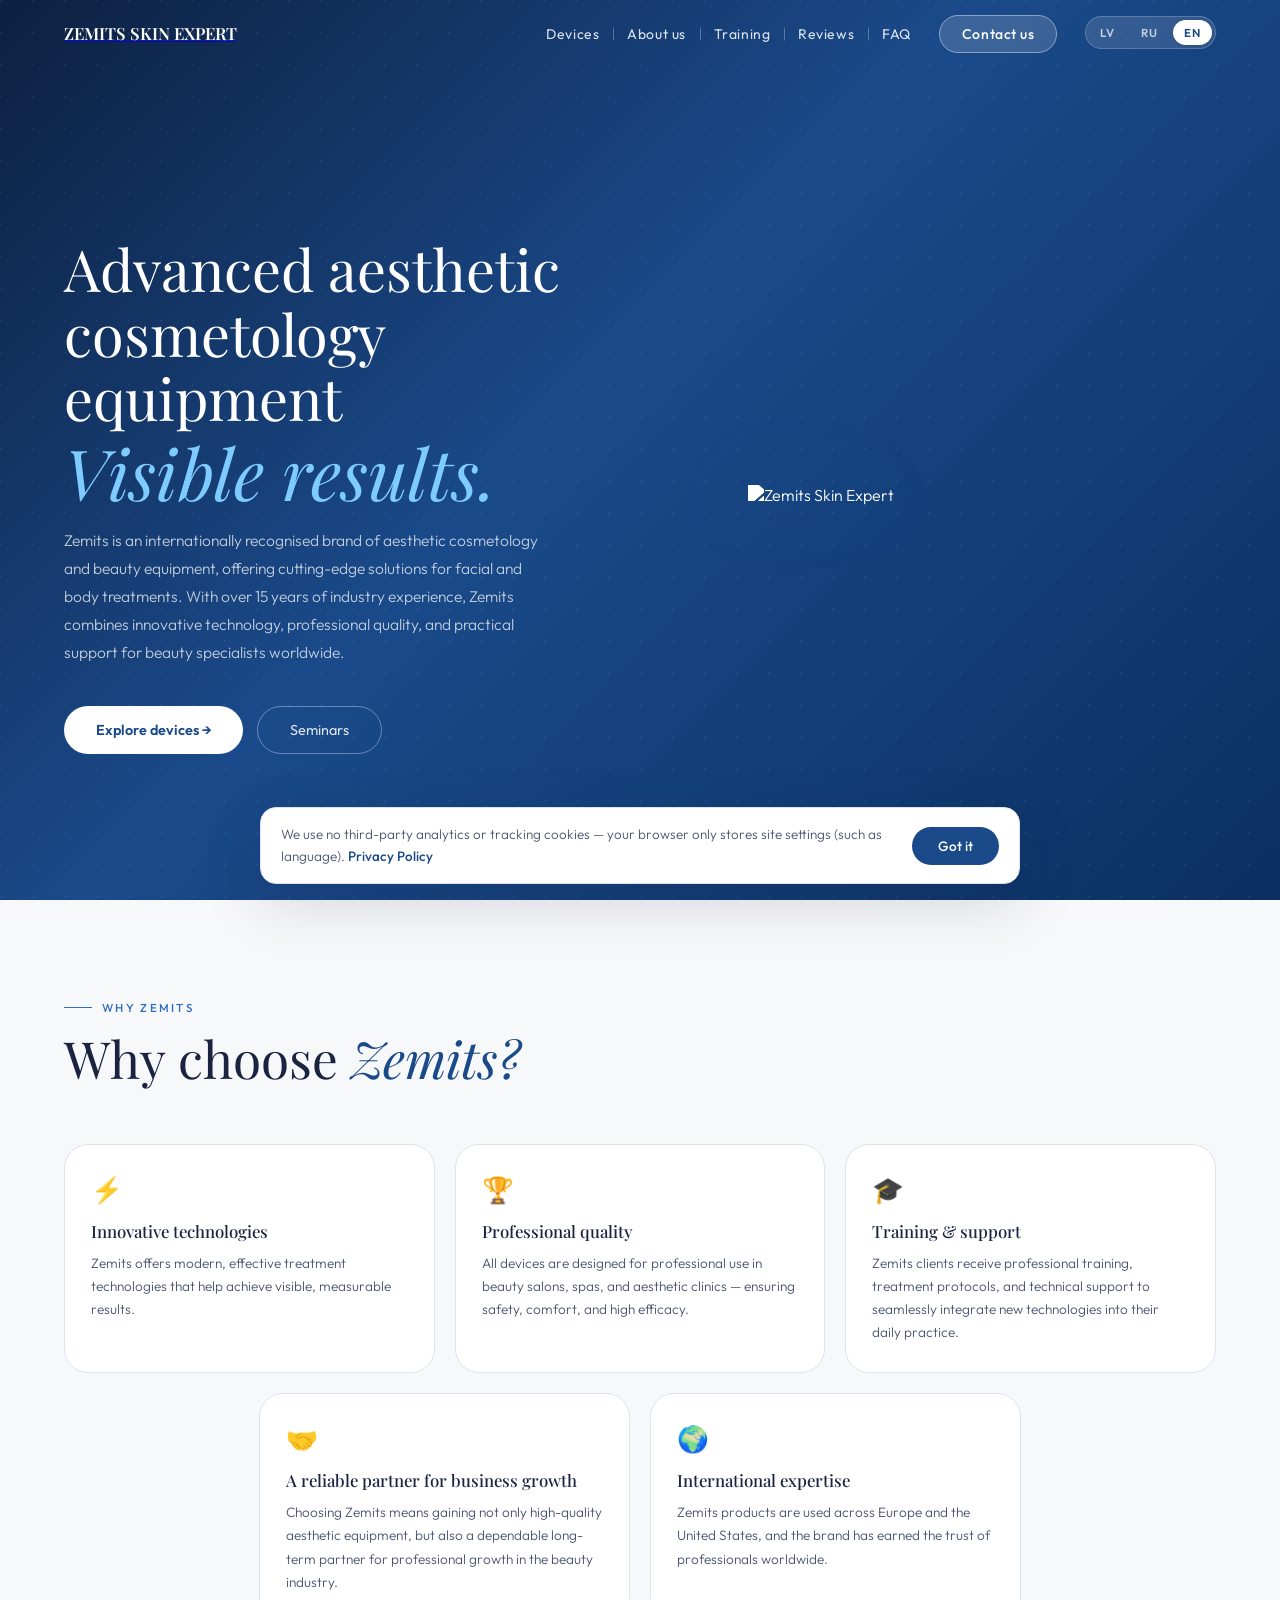
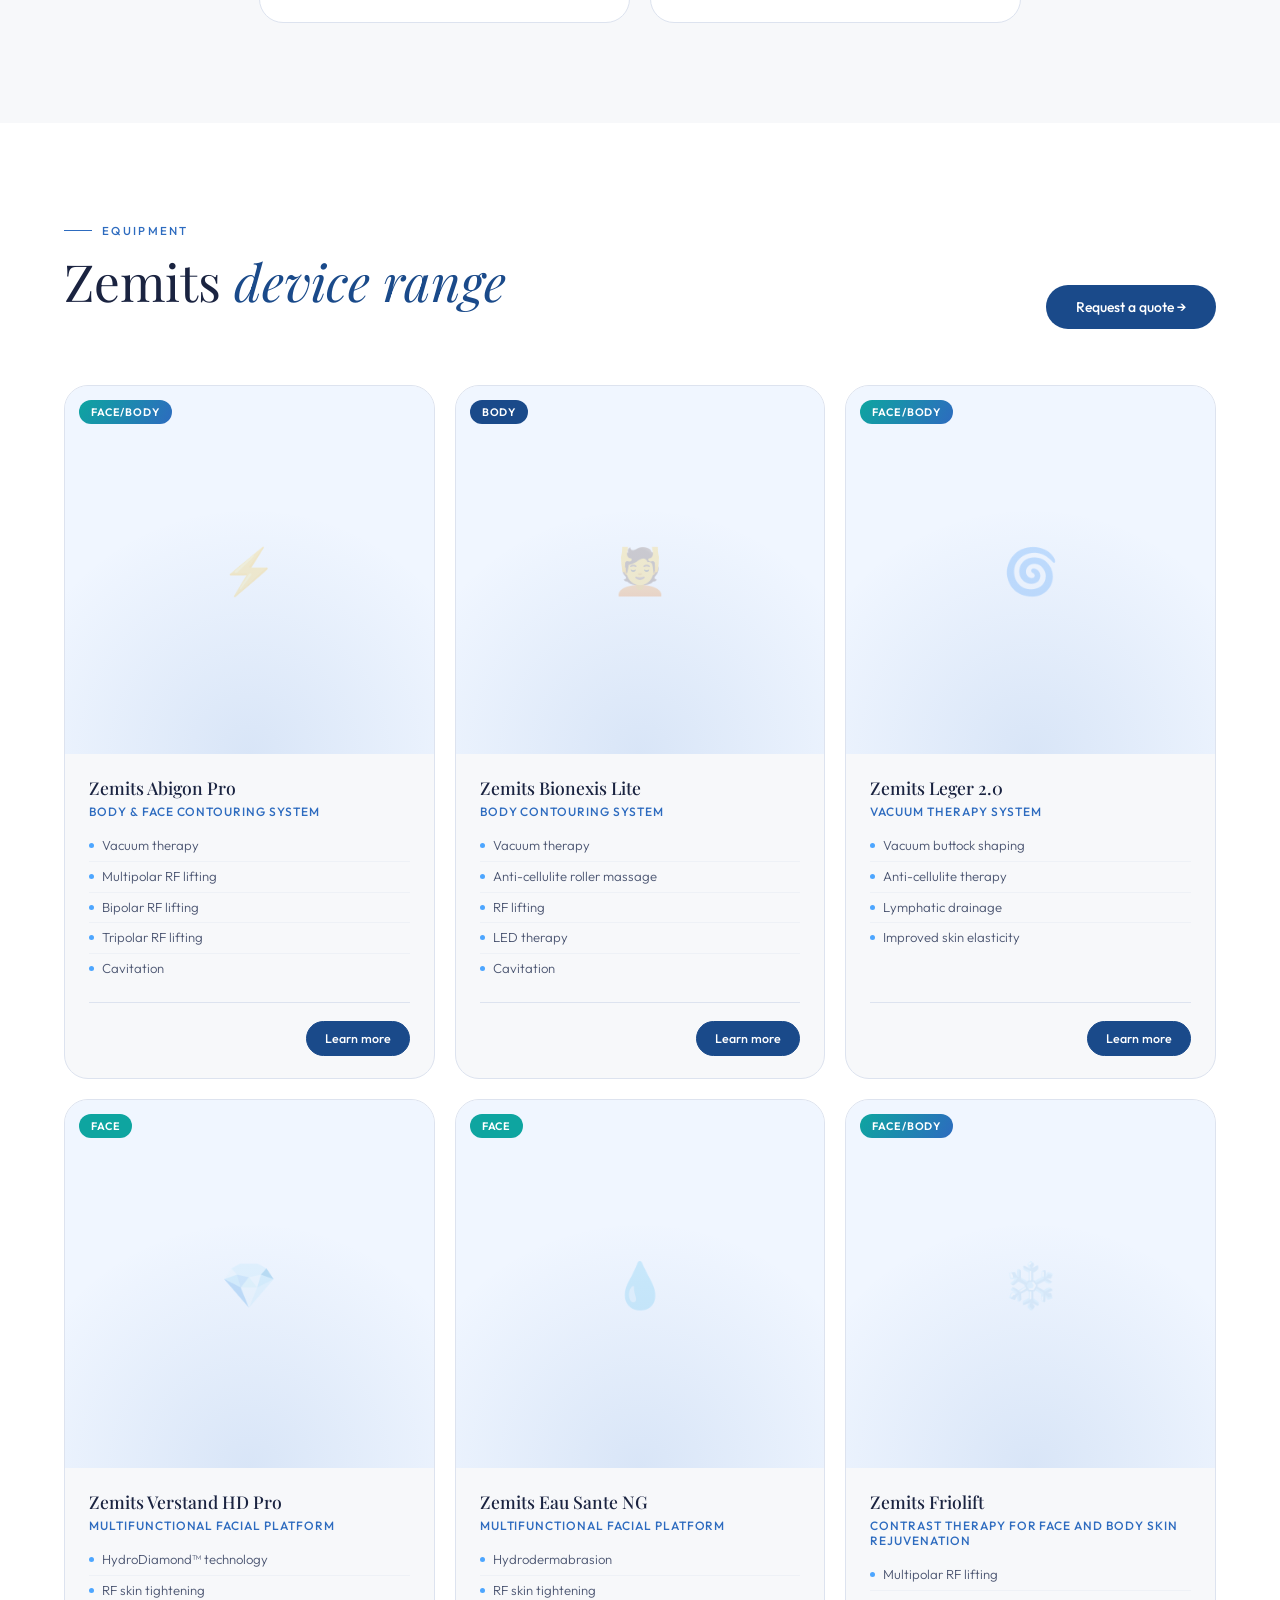
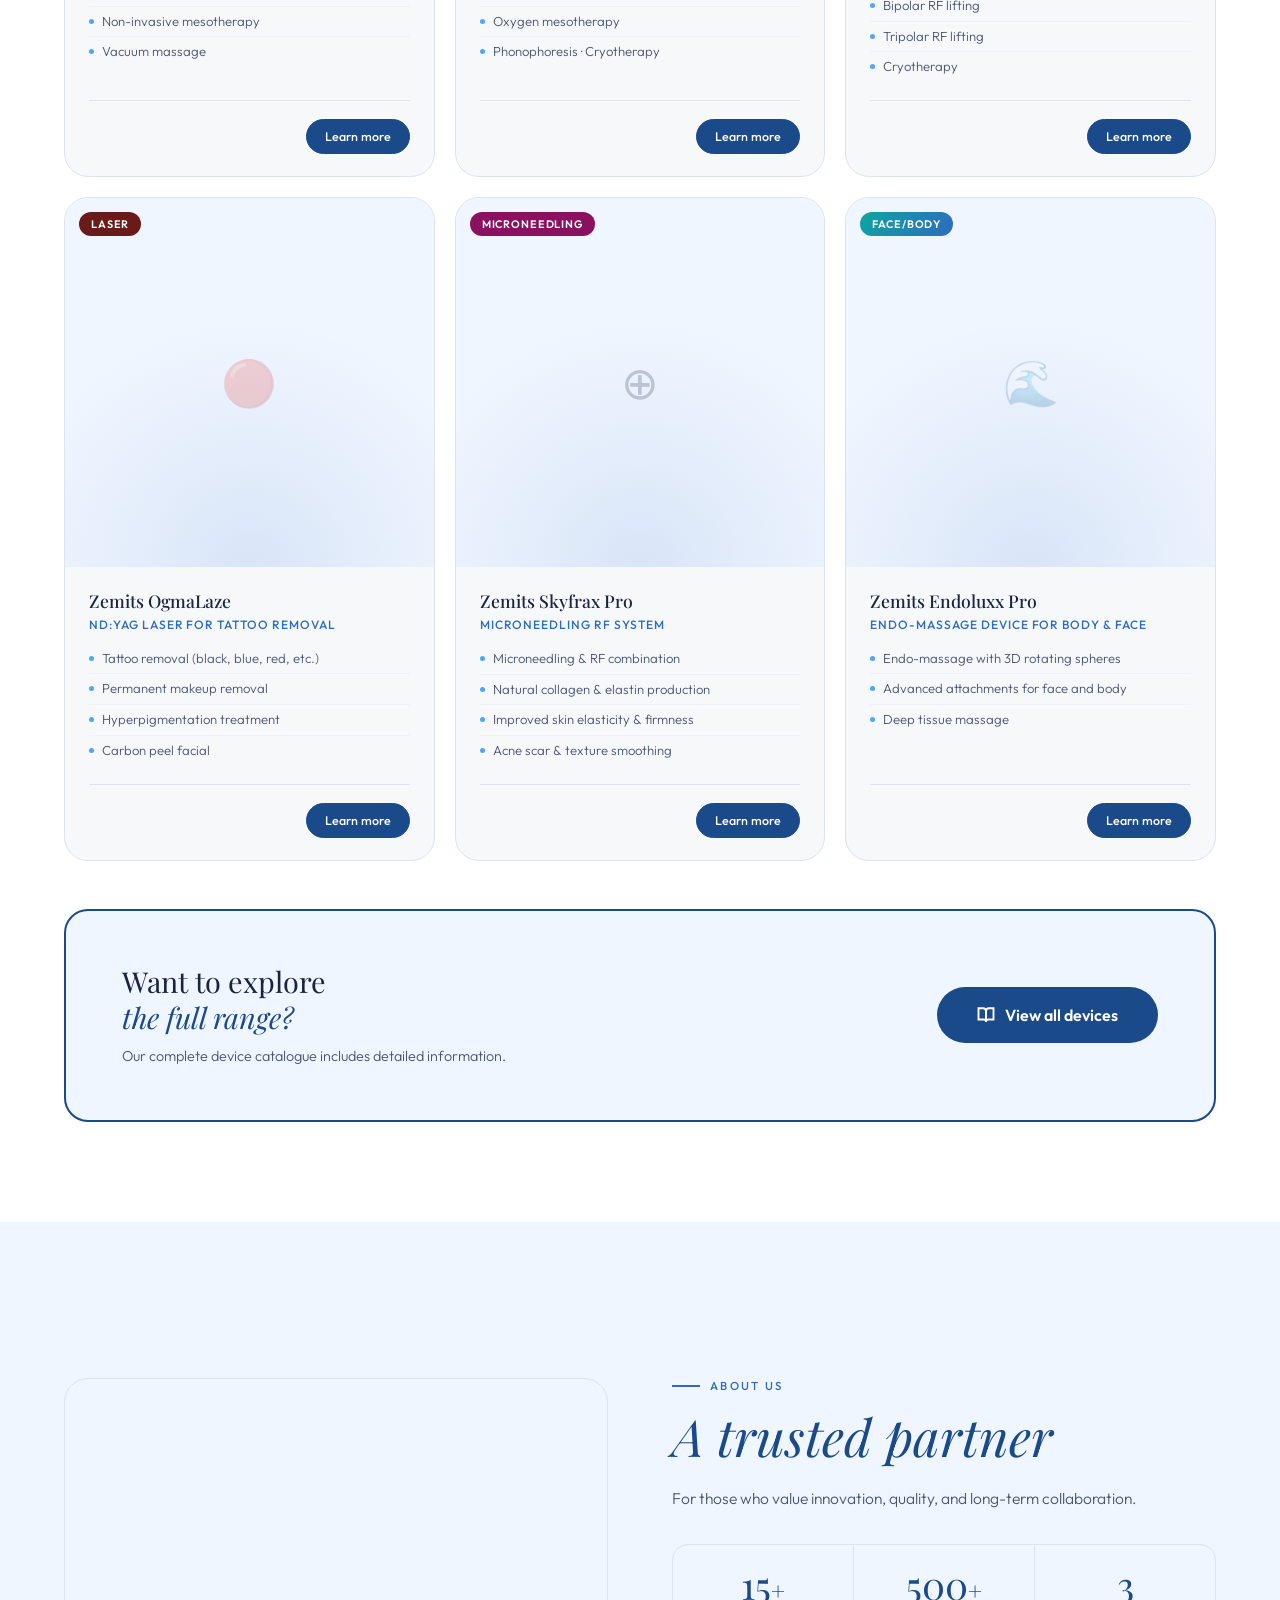
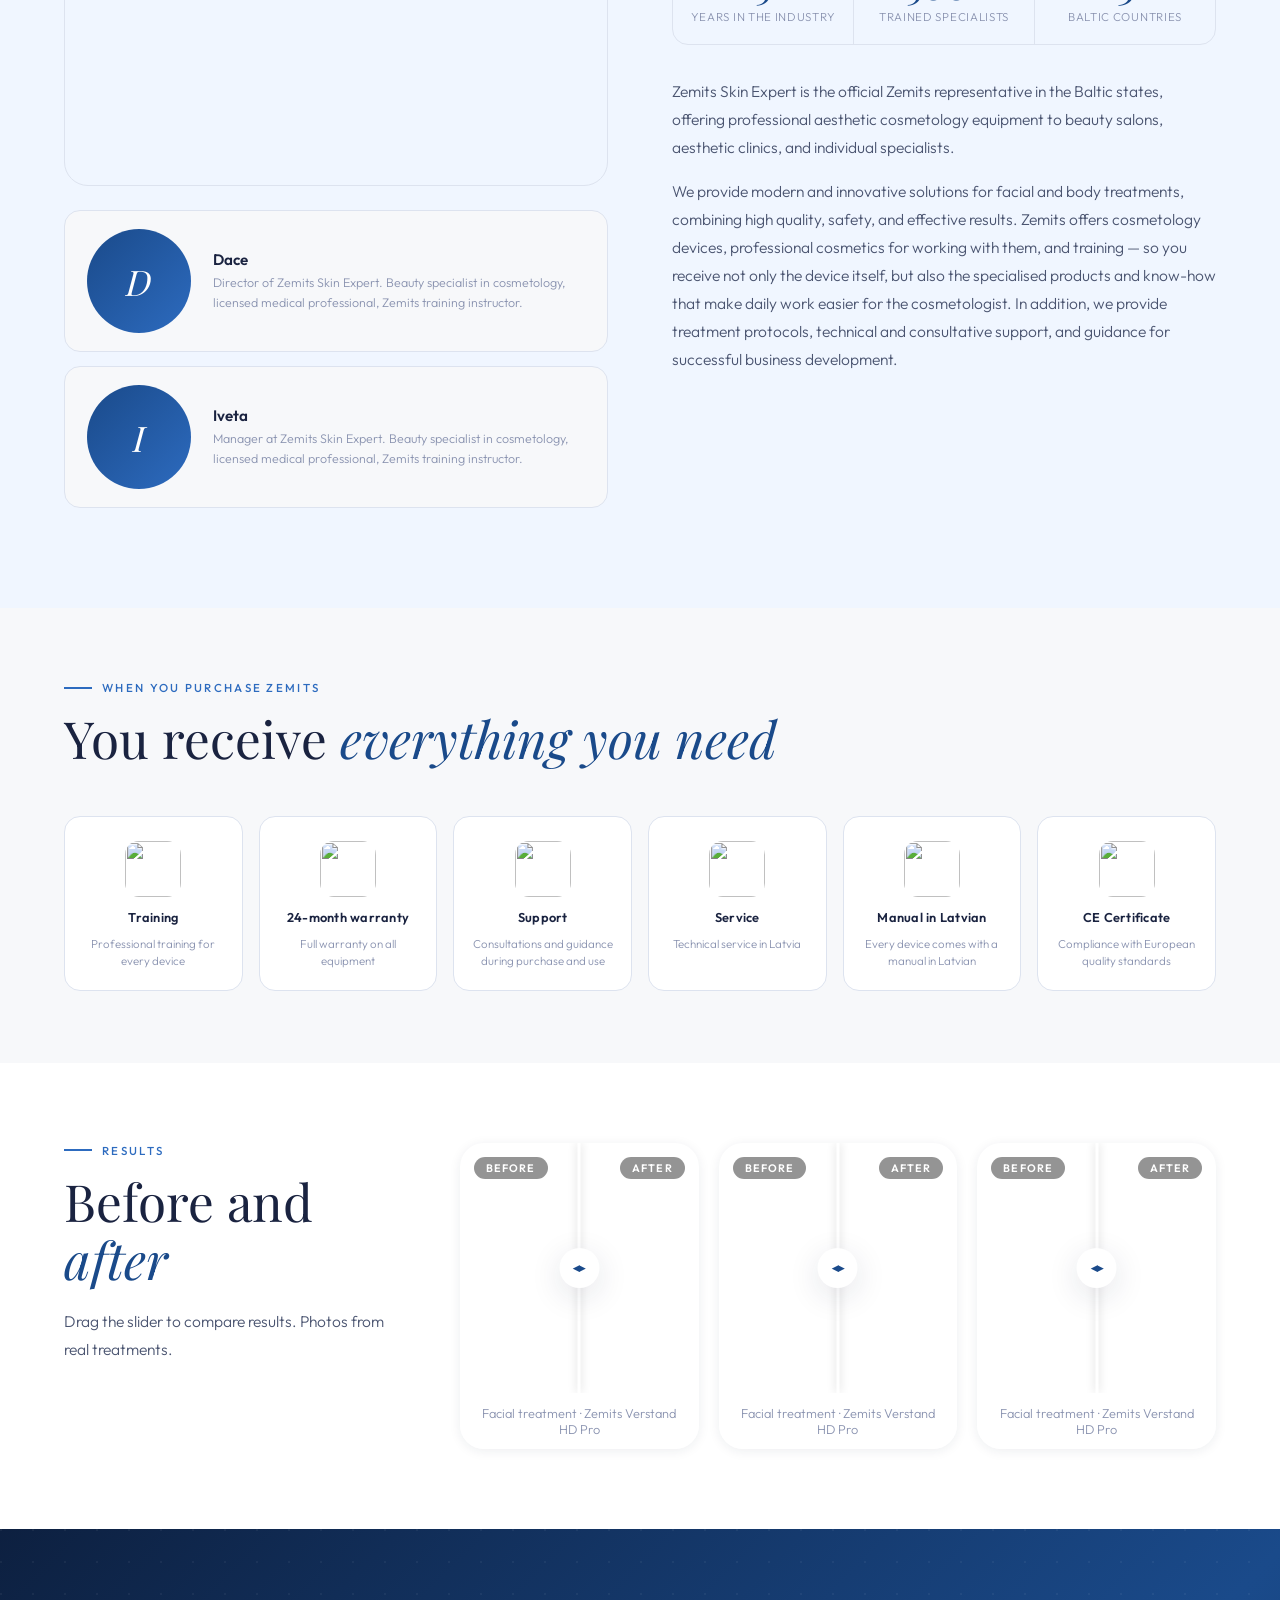
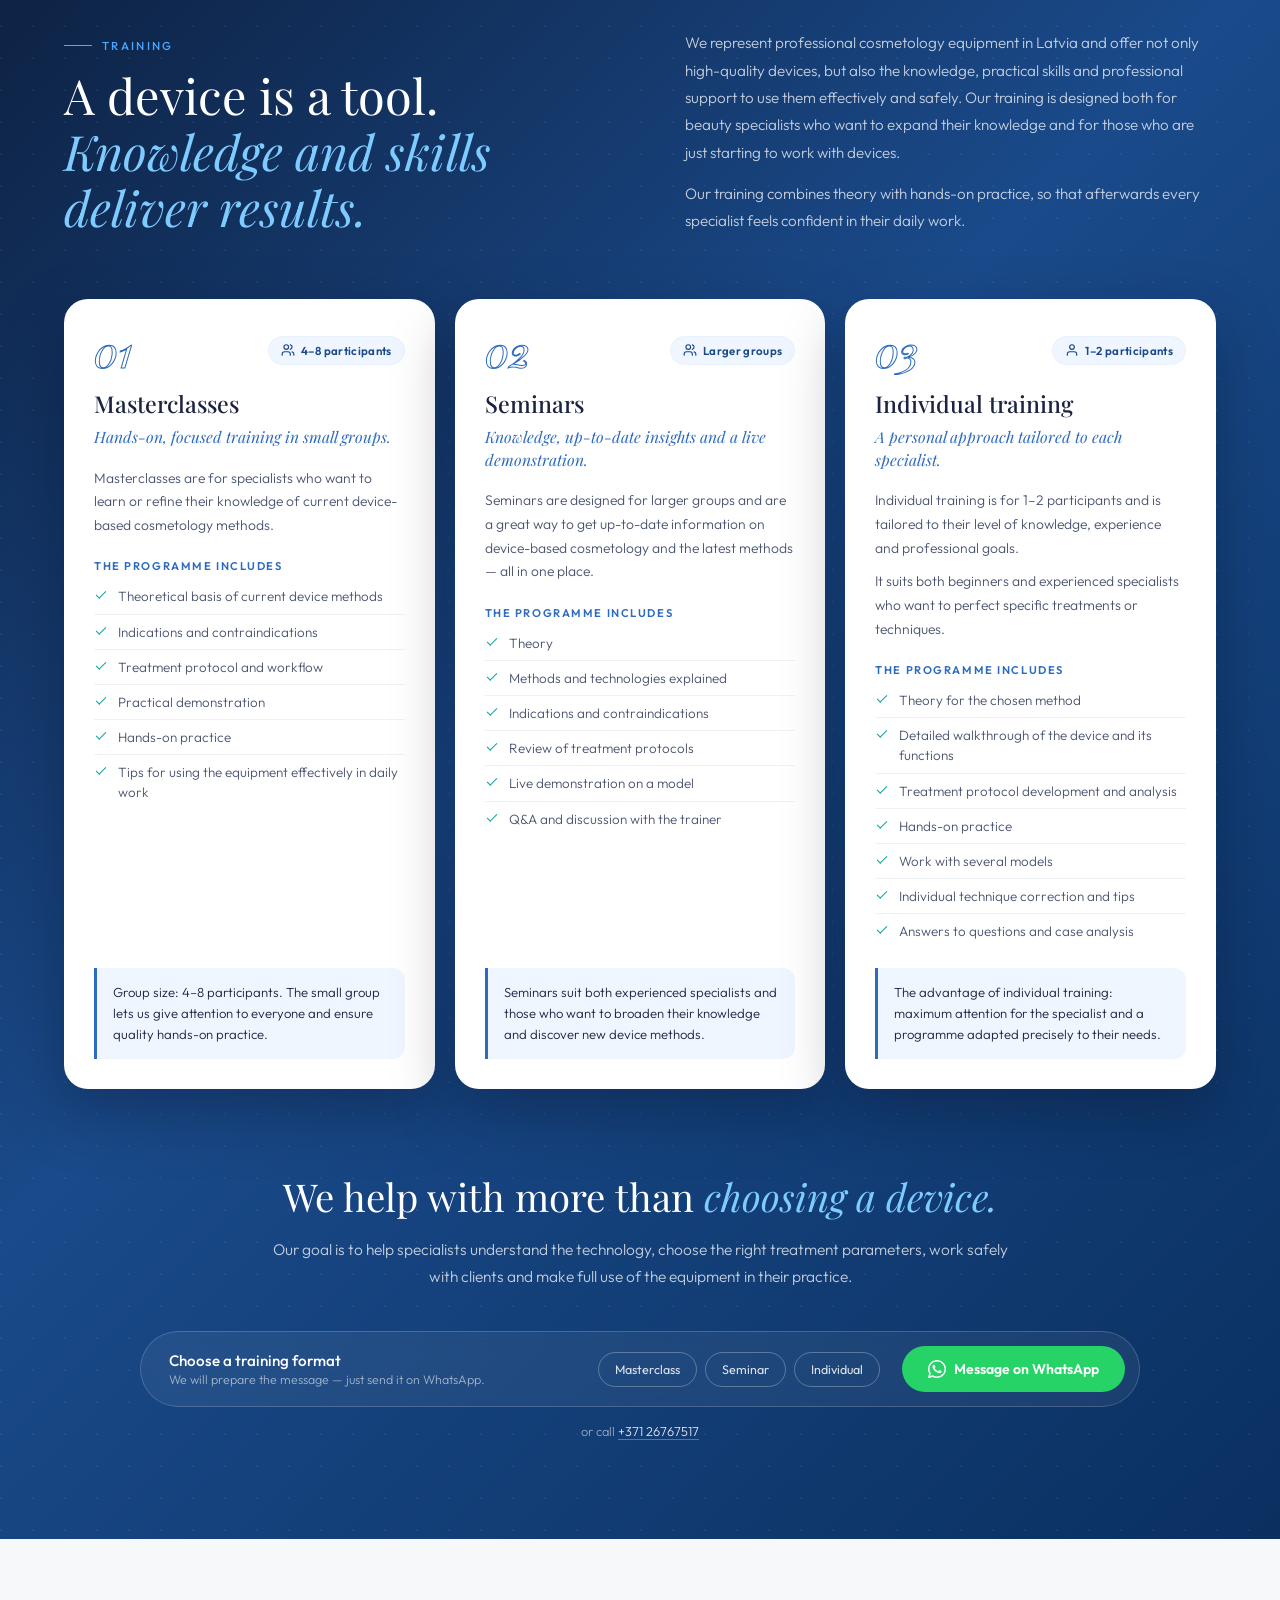
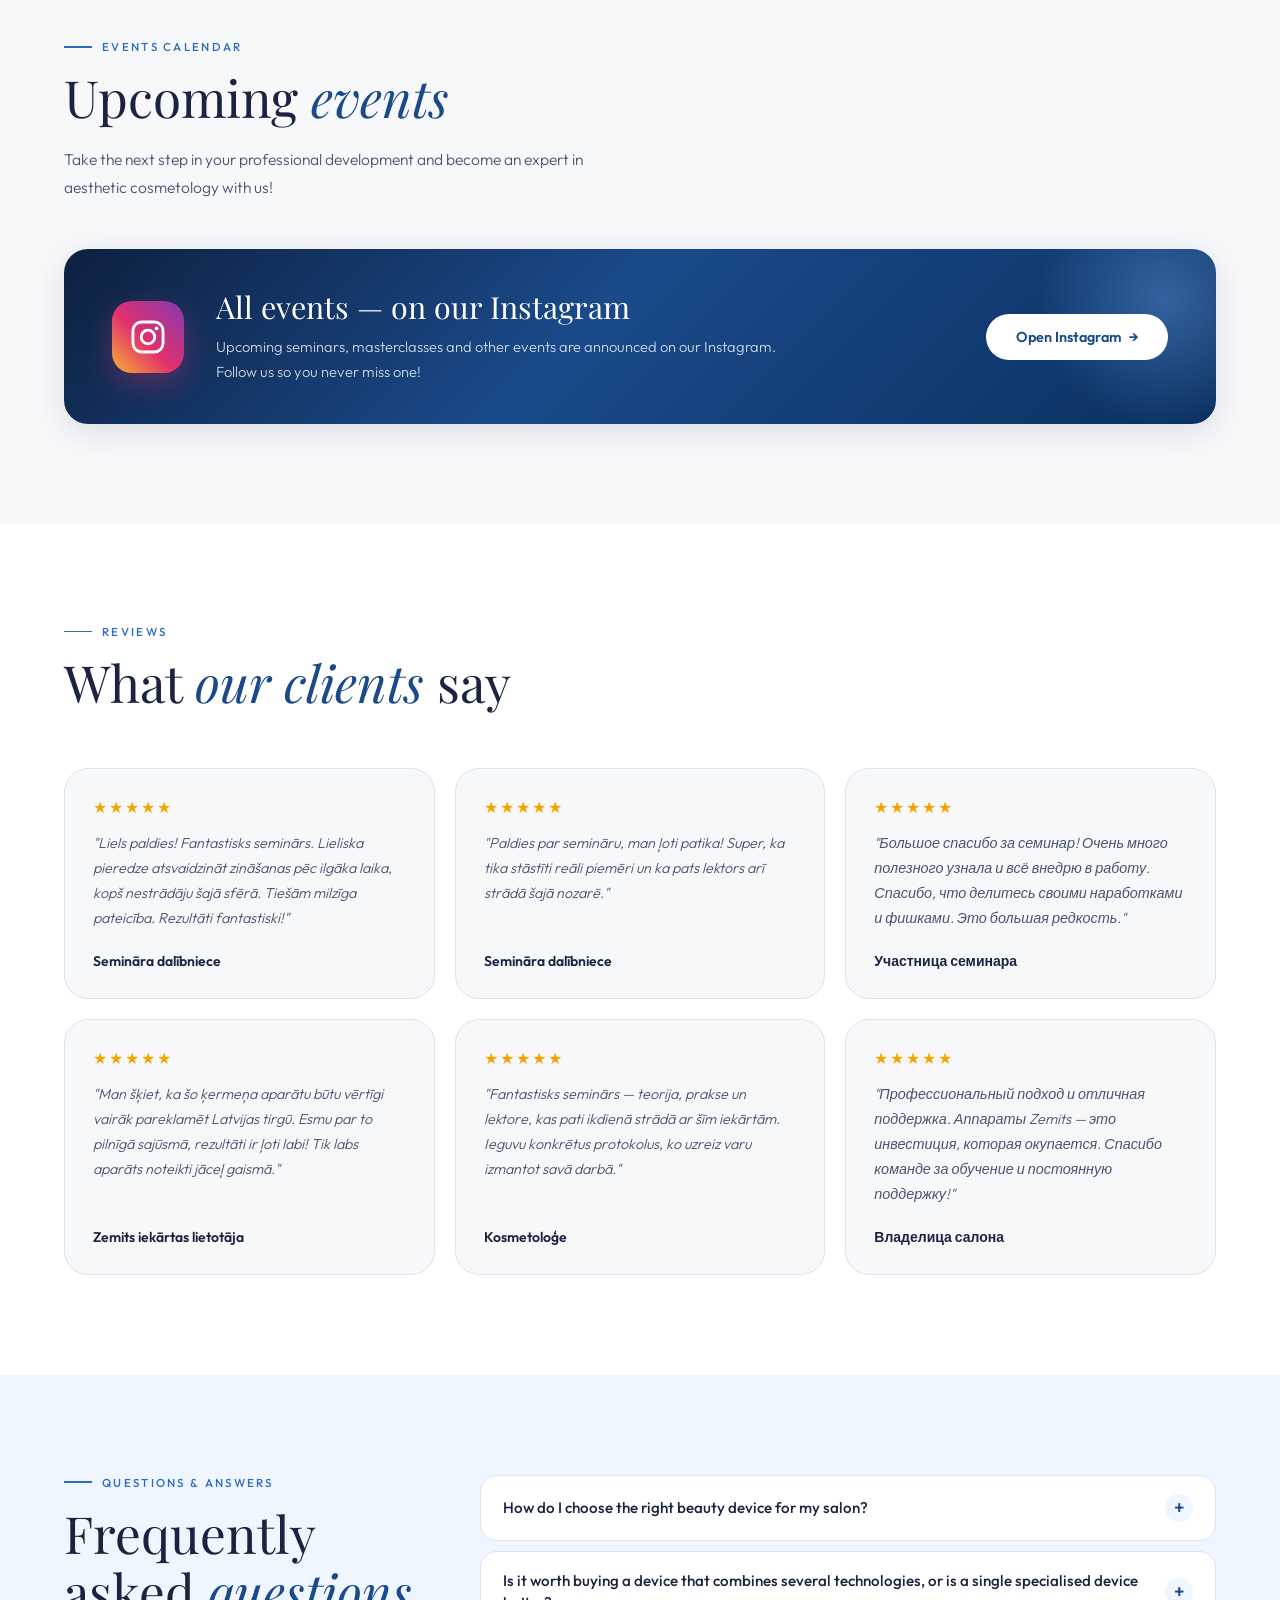
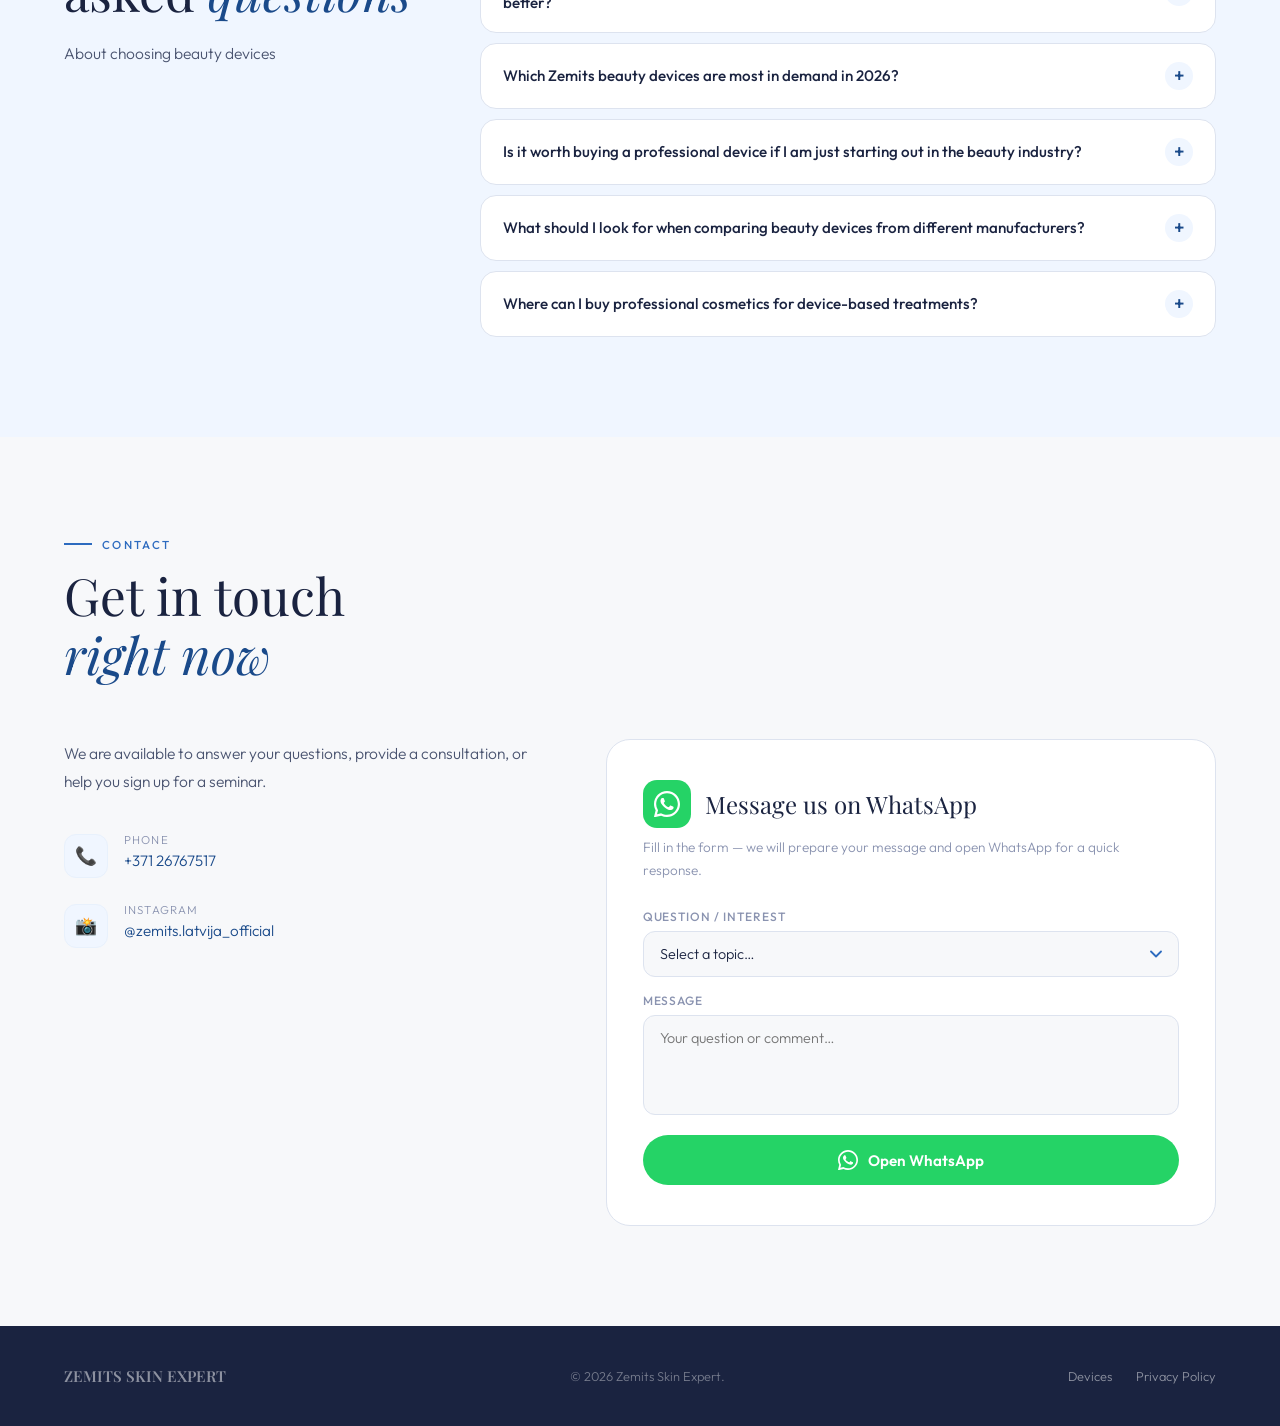
==== en/index.html @ aef77379 "Language audit: translate the last attributes that stayed in one language - Trust icons on the main " ====
<!DOCTYPE html>
<!-- Generated by tools/build.mjs from src/index.html. Do not edit: change the source and run "node tools/build.mjs". -->
<html lang="en">
<head>
<meta charset="UTF-8">
<meta name="viewport" content="width=device-width, initial-scale=1.0">
<title>Zemits Skin Expert — professional cosmetology devices and training</title>
<link rel="canonical" href="https://zemits-latvija.lv/en/">
<link rel="alternate" hreflang="lv" href="https://zemits-latvija.lv/">
<link rel="alternate" hreflang="ru" href="https://zemits-latvija.lv/ru/">
<link rel="alternate" hreflang="en" href="https://zemits-latvija.lv/en/">
<link rel="alternate" hreflang="x-default" href="https://zemits-latvija.lv/">
<meta property="og:type" content="website">
<meta property="og:url" content="https://zemits-latvija.lv/en/">
<meta property="og:title" content="Zemits Skin Expert — professional cosmetology devices and training">
<meta property="og:description" content="Zemits Skin Expert is the official Zemits representative in the Baltic states. Professional aesthetic cosmetology devices, training, seminars and service in Latvia.">
<meta property="og:locale" content="en_US">
<meta name="description" content="Zemits Skin Expert is the official Zemits representative in the Baltic states. Professional aesthetic cosmetology devices, training, seminars and service in Latvia.">
<link rel="icon" type="image/svg+xml" href="data:image/svg+xml,%3Csvg xmlns='http://www.w3.org/2000/svg' viewBox='0 0 64 64'%3E%3Crect width='64' height='64' rx='14' fill='%231a4a8a'/%3E%3Ctext x='32' y='45' font-family='Georgia,serif' font-size='38' font-style='italic' fill='%23ffffff' text-anchor='middle'%3EZ%3C/text%3E%3C/svg%3E">
<link rel="preconnect" href="https://fonts.googleapis.com">
<link href="https://fonts.googleapis.com/css2?family=Playfair+Display:ital,wght@0,400;0,500;0,700;1,400;1,500&family=Outfit:wght@300;400;500;600&display=swap" rel="stylesheet">
<link rel="stylesheet" href="../css/device-modal.css">
<style>
*, *::before, *::after { box-sizing: border-box; margin: 0; padding: 0; }
:root {
  --white:      #ffffff;
  --off-white:  #f7f8fa;
  --light:      #eef1f6;
  --mid:        #dde3ef;
  --text:       #1a2340;
  --text-soft:  #4a5470;
  --text-muted: #8a93b0;
  --blue:       #1a4a8a;
  --blue-mid:   #2d6bbf;
  --blue-light: #4da6ff;
  --blue-pale:  #e8f1fc;
  --blue-ultra: #f0f6ff;
  --teal:       #0ea5a0;
  --shadow-sm:  0 2px 12px rgba(26,36,64,.08);
  --shadow-md:  0 8px 32px rgba(26,36,64,.12);
  --shadow-lg:  0 20px 60px rgba(26,36,64,.15);
  --radius:     16px;
  --radius-lg:  24px;
}
html { scroll-behavior: smooth; }
body { background: var(--white); color: var(--text); font-family: 'Outfit', sans-serif; font-weight: 300; overflow-x: hidden; }

/* ── PRIVACY ── */
.privacy-overlay { position: fixed; inset: 0; z-index: 9999; background: rgba(10,18,40,.72); backdrop-filter: blur(8px); display: flex; align-items: center; justify-content: center; padding: 20px; transition: opacity .4s, visibility .4s; }
.privacy-overlay.hidden { opacity: 0; visibility: hidden; pointer-events: none; }
.privacy-box { background: var(--white); border-radius: var(--radius-lg); max-width: 520px; width: 100%; padding: 48px 44px; box-shadow: var(--shadow-lg); }
.privacy-logo { display: flex; align-items: center; justify-content: center; margin-bottom: 28px; }
.privacy-logo img { height: 34px; }
.privacy-title { font-family: 'Playfair Display', serif; font-size: 1.6rem; color: var(--text); text-align: center; margin-bottom: 16px; }
.privacy-body { font-size: .875rem; color: var(--text-soft); line-height: 1.75; text-align: center; margin-bottom: 32px; }
.privacy-btns { display: flex; gap: 12px; }
.privacy-btns button { flex: 1; padding: 14px; border-radius: 100px; font-family: 'Outfit', sans-serif; font-size: .9rem; font-weight: 500; cursor: pointer; border: none; transition: all .25s; }
.btn-accept { background: linear-gradient(135deg, var(--blue), var(--blue-mid)); color: var(--white); }
.btn-accept:hover { box-shadow: 0 6px 24px rgba(26,74,138,.35); transform: translateY(-1px); }
/* privacy info banner (non-blocking) */
.privacy-banner { position: fixed; left: 16px; right: 16px; bottom: 16px; z-index: 900; max-width: 760px; margin: 0 auto; background: var(--white); border: 1.5px solid var(--mid); border-radius: var(--radius); box-shadow: var(--shadow-lg); padding: 16px 20px; display: flex; align-items: center; gap: 18px; transition: opacity .3s, transform .3s, visibility .3s; }
.privacy-banner.hidden { opacity: 0; visibility: hidden; transform: translateY(20px); pointer-events: none; }
.pb-text { flex: 1; font-size: .84rem; color: var(--text-soft); line-height: 1.6; }
.pb-text a { color: var(--blue); font-weight: 500; text-decoration: none; }
.pb-text a:hover { text-decoration: underline; }
.pb-btn { flex-shrink: 0; background: var(--blue); color: var(--white); border: none; padding: 10px 26px; border-radius: 100px; font-family: 'Outfit', sans-serif; font-size: .85rem; font-weight: 500; cursor: pointer; transition: background .25s; }
.pb-btn:hover { background: var(--blue-mid); }
@media (max-width: 600px) { .privacy-banner { flex-direction: column; align-items: stretch; text-align: center; gap: 12px; } }

/* ── NAV ── */
nav { position: fixed; top: 0; left: 0; right: 0; z-index: 200; padding: 16px 5vw; display: flex; align-items: center; justify-content: space-between; transition: background .35s, box-shadow .35s; }
nav.scrolled { background: rgba(255,255,255,.96); backdrop-filter: blur(20px); box-shadow: var(--shadow-sm); }
.nav-logo img { height: 36px; filter: brightness(0) invert(1); transition: filter .35s; }
nav.scrolled .nav-logo img { filter: brightness(0) saturate(100%) invert(17%) sepia(55%) saturate(700%) hue-rotate(196deg) brightness(85%) contrast(110%); }
.nav-right { display: flex; align-items: center; gap: 28px; }
.nav-links { display: flex; gap: 28px; list-style: none; align-items: center; }
.nav-links a { color: rgba(255,255,255,.85); text-decoration: none; font-size: .875rem; font-weight: 400; letter-spacing: .04em; transition: color .25s; position: relative; }
.nav-links a::after { content: ''; position: absolute; bottom: -3px; left: 0; width: 0; height: 1.5px; background: var(--blue-light); transition: width .3s; }
.nav-links a:hover { color: var(--white); }
.nav-links a:hover::after { width: 100%; }
nav.scrolled .nav-links a { color: var(--text-soft); }
nav.scrolled .nav-links a::after { background: var(--blue); }
nav.scrolled .nav-links a:hover { color: var(--text); }
.nav-links li:not(:first-child) a:not(.nav-cta)::before { content: ''; position: absolute; left: -14px; top: 50%; transform: translateY(-50%); width: 1px; height: 13px; background: rgba(255,255,255,.28); }
nav.scrolled .nav-links li:not(:first-child) a:not(.nav-cta)::before { background: rgba(26,36,64,.18); }
.nav-cta { background: rgba(255,255,255,.15) !important; border: 1.5px solid rgba(255,255,255,.4) !important; color: var(--white) !important; padding: 9px 22px; border-radius: 100px; font-weight: 500 !important; }
.nav-cta::after { display: none !important; }
nav.scrolled .nav-cta { background: var(--blue) !important; border-color: var(--blue) !important; color: var(--white) !important; }

/* Language switcher */
.lang-switcher { display: flex; gap: 4px; background: rgba(255,255,255,.12); border: 1px solid rgba(255,255,255,.2); border-radius: 100px; padding: 3px; }
nav.scrolled .lang-switcher { background: var(--light); border-color: var(--mid); }
.lang-btn { text-decoration: none; padding: 5px 11px; border-radius: 100px; border: none; background: transparent; color: rgba(255,255,255,.7); font-family: 'Outfit', sans-serif; font-size: .72rem; font-weight: 600; letter-spacing: .08em; cursor: pointer; transition: all .2s; }
nav.scrolled .lang-btn { color: var(--text-muted); }
.lang-btn.active { background: var(--white); color: var(--blue); box-shadow: 0 1px 6px rgba(0,0,0,.12); }
nav.scrolled .lang-btn.active { background: var(--blue); color: var(--white); }

/* ── HERO ── */
#hero { min-height: 100vh; display: grid; grid-template-columns: 1fr 1fr; align-items: center; position: relative; overflow: hidden; padding: 0 5vw; }
.hero-logo-side { position: relative; z-index: 2; display: flex; align-items: center; justify-content: center; padding-top: 90px; animation: fadeUp .9s .4s ease both; }
.hero-bg { position: absolute; inset: 0; z-index: 0; background: linear-gradient(135deg, #0d2040 0%, #1a4a8a 45%, #0a3060 100%); }
.hero-bg-dots { position: absolute; inset: 0; z-index: 1; opacity: .06; background-image: radial-gradient(circle at 1px 1px, rgba(255,255,255,.8) 1px, transparent 0); background-size: 32px 32px; }
.hero-content { position: relative; z-index: 2; padding-top: 90px; max-width: 680px; }
.hero-title { font-family: 'Playfair Display', serif; font-size: clamp(2.2rem,4.5vw,4rem); font-weight: 400; line-height: 1.12; color: var(--white); margin-bottom: 16px; animation: fadeUp .8s .1s ease both; }
.hero-title-main { font-size: clamp(3rem,5.5vw,5.2rem); font-family: 'Playfair Display', serif; font-style: italic; color: #7ecbff; display: block; line-height: 1.05; margin-top: 6px; }
.hero-sub { font-size: .975rem; color: rgba(255,255,255,.72); line-height: 1.8; max-width: 480px; margin-bottom: 40px; animation: fadeUp .8s .2s ease both; }
.hero-actions { display: flex; gap: 14px; flex-wrap: wrap; animation: fadeUp .8s .3s ease both; }
.btn-primary { background: var(--white); color: var(--blue); padding: 14px 32px; border-radius: 100px; font-weight: 600; font-size: .9rem; text-decoration: none; display: inline-flex; align-items: center; gap: 8px; transition: box-shadow .3s, transform .2s; }
.btn-primary:hover { box-shadow: 0 8px 30px rgba(255,255,255,.25); transform: translateY(-2px); }
.btn-outline { background: transparent; color: rgba(255,255,255,.85); border: 1.5px solid rgba(255,255,255,.35); padding: 14px 32px; border-radius: 100px; font-weight: 400; font-size: .9rem; text-decoration: none; display: inline-flex; align-items: center; gap: 8px; backdrop-filter: blur(8px); transition: border-color .3s, color .3s, background .3s; }
.btn-outline:hover { border-color: rgba(255,255,255,.7); color: var(--white); background: rgba(255,255,255,.08); }
@keyframes fadeUp { from{opacity:0;transform:translateY(28px)} to{opacity:1;transform:translateY(0)} }

/* ── SECTIONS ── */
section { padding: 100px 5vw; }
.section-eyebrow { font-size: .72rem; letter-spacing: .2em; text-transform: uppercase; color: var(--blue-mid); font-weight: 500; margin-bottom: 14px; display: flex; align-items: center; gap: 10px; }
.section-eyebrow::before { content: ''; width: 28px; height: 1.5px; background: var(--blue-mid); }
.section-title { font-family: 'Playfair Display', serif; font-size: clamp(2rem,4vw,3.2rem); font-weight: 400; line-height: 1.15; color: var(--text); margin-bottom: 18px; }
.section-title em { font-style: italic; color: var(--blue); }
.section-sub { font-size: .975rem; color: var(--text-soft); line-height: 1.8; max-width: 520px; }
.reveal { opacity: 0; transform: translateY(36px); transition: opacity .7s ease, transform .7s ease; }
.reveal.visible { opacity: 1; transform: translateY(0); }
.reveal-delay-1 { transition-delay: .1s; } .reveal-delay-2 { transition-delay: .2s; } .reveal-delay-3 { transition-delay: .3s; }

/* ── ABOUT ── */
#about { background: var(--blue-ultra); }
.about-grid { display: grid; grid-template-columns: 1fr 1fr; gap: 64px; align-items: start; margin-top: 56px; }
/* Left col: photo + team */
.about-left { display: flex; flex-direction: column; gap: 24px; }
.about-photo { width: 100%; aspect-ratio: 4/3; border-radius: var(--radius-lg); background: linear-gradient(135deg, var(--blue-pale), var(--light)); border: 1.5px solid var(--mid); display: flex; flex-direction: column; align-items: center; justify-content: center; gap: 12px; color: var(--text-muted); font-size: .85rem; overflow: hidden; position: relative; }
/* Right col: heading + stats + text */
.about-right { display: flex; flex-direction: column; gap: 32px; }
.about-stats-row { display: flex; gap: 0; border: 1.5px solid var(--mid); border-radius: var(--radius); overflow: hidden; }
.about-stat { flex: 1; padding: 20px 16px; text-align: center; border-right: 1px solid var(--mid); }
.about-stat:last-child { border-right: none; }
.stat-num { font-family: 'Playfair Display', serif; font-size: 2.4rem; font-weight: 400; color: var(--blue); line-height: 1; }
.stat-num span { font-size: 1.5rem; }
.stat-desc { font-size: .72rem; color: var(--text-muted); letter-spacing: .06em; text-transform: uppercase; margin-top: 5px; }
.about-intro { font-size: .975rem; color: var(--text-soft); line-height: 1.8; }
.team-cards { display: flex; flex-direction: column; gap: 14px; }
.team-card { display: flex; gap: 22px; align-items: center; background: var(--off-white); border: 1.5px solid var(--mid); border-radius: var(--radius); padding: 18px 22px; transition: border-color .3s, box-shadow .3s, transform .3s; }
.team-card:hover { border-color: var(--blue-mid); box-shadow: var(--shadow-sm); transform: translateX(4px); }
.team-avatar { width: 104px; height: 104px; border-radius: 50%; flex-shrink: 0; object-fit: cover; border: 3px solid var(--white); box-shadow: 0 0 0 1.5px var(--mid), var(--shadow-sm); }
@media (max-width: 768px) { .team-avatar { width: 80px; height: 80px; } .team-card { gap: 16px; padding: 16px 18px; } }
.team-name { font-weight: 600; font-size: .95rem; color: var(--text); margin-bottom: 4px; }
.team-role { font-size: .78rem; color: var(--text-muted); line-height: 1.55; }

/* ── WHY ZEMITS ── */
#why { background: var(--off-white); }
.why-grid { display: grid; grid-template-columns: repeat(6, 1fr); gap: 20px; margin-top: 56px; }
.why-grid .why-card { grid-column: span 2; }
.why-grid .why-card:nth-child(4) { grid-column: 2 / span 2; } /* 2nd row centred */
.why-card { background: var(--white); border: 1.5px solid var(--mid); border-radius: var(--radius-lg); padding: 28px 26px; transition: border-color .3s, box-shadow .3s, transform .3s; }
.why-card:hover { border-color: var(--blue-mid); box-shadow: var(--shadow-md); transform: translateY(-4px); }
.why-icon { font-size: 1.6rem; margin-bottom: 14px; }
.why-title { font-family: 'Playfair Display', serif; font-size: 1.05rem; font-weight: 500; color: var(--text); margin-bottom: 10px; }
.why-desc { font-size: .85rem; color: var(--text-soft); line-height: 1.7; }

/* ── EQUIPMENT ── */
#equipment { background: var(--white); }
.equipment-header { display: flex; justify-content: space-between; align-items: flex-end; margin-bottom: 56px; flex-wrap: wrap; gap: 20px; }
.btn-blue { background: var(--blue); color: var(--white); padding: 13px 30px; border-radius: 100px; font-weight: 500; font-size: .875rem; text-decoration: none; display: inline-flex; align-items: center; gap: 8px; transition: box-shadow .3s, transform .2s, background .3s; }
.btn-blue:hover { background: var(--blue-mid); box-shadow: 0 8px 24px rgba(26,74,138,.3); transform: translateY(-2px); }
.equipment-grid { display: grid; grid-template-columns: repeat(3, 1fr); gap: 20px; }
.equipment-card { background: var(--off-white); border: 1.5px solid var(--mid); border-radius: var(--radius-lg); overflow: hidden; transition: border-color .3s, box-shadow .3s, transform .3s; display: flex; flex-direction: column; }
.equipment-card:hover { border-color: var(--blue-mid); box-shadow: var(--shadow-md); transform: translateY(-4px); }
.eq-img-placeholder { aspect-ratio: 1 / 1; background: var(--blue-ultra); display: flex; align-items: center; justify-content: center; position: relative; overflow: hidden; }
.eq-img-placeholder::after { content: ''; position: absolute; inset: 0; background: radial-gradient(circle at 50% 100%, rgba(45,107,191,.12), transparent 60%); }
.eq-icon { font-size: 2.8rem; opacity: .22; }
.eq-icon-fallback { position: absolute; top: 50%; left: 50%; transform: translate(-50%,-50%); }
.eq-photo { position: relative; z-index: 1; width: 100%; height: 100%; object-fit: contain; }
.eq-tag { position: absolute; top: 14px; left: 14px; background: var(--blue); color: var(--white); font-size: .68rem; font-weight: 600; letter-spacing: .08em; text-transform: uppercase; padding: 5px 12px; border-radius: 100px; z-index: 2; }
.eq-tag.teal { background: var(--teal); } .eq-tag.laser { background: #6b1a1a; } .eq-tag.micro { background: #8b1060; } .eq-tag.both { background: linear-gradient(120deg, var(--teal), var(--blue-mid)); }
.eq-body { padding: 22px 24px; display: flex; flex-direction: column; flex: 1; }
.eq-body .eq-features { margin-bottom: 18px; }
.eq-footer { margin-top: auto; padding-top: 18px; border-top: 1.5px solid var(--mid); display: flex; justify-content: flex-end; }
.eq-learn { background: var(--blue); color: var(--white); border: 1.5px solid var(--blue); padding: 9px 18px; border-radius: 100px; font-family: 'Outfit', sans-serif; font-size: .78rem; font-weight: 500; cursor: pointer; transition: background .3s, border-color .3s; }
.eq-learn:hover { background: var(--blue-mid); border-color: var(--blue-mid); }
.eq-name { font-family: 'Playfair Display', serif; font-size: 1.1rem; font-weight: 500; color: var(--text); margin-bottom: 5px; }
.eq-type { font-size: .75rem; letter-spacing: .08em; text-transform: uppercase; color: var(--blue-mid); font-weight: 500; margin-bottom: 12px; }
.eq-features { list-style: none; }
.eq-features li { font-size: .82rem; color: var(--text-soft); padding: 5px 0; display: flex; align-items: flex-start; gap: 8px; border-bottom: 1px solid var(--light); line-height: 1.5; }
.eq-features li:last-child { border-bottom: none; }
.eq-features li::before { content: ''; flex-shrink: 0; margin-top: 7px; width: 5px; height: 5px; border-radius: 50%; background: var(--blue-light); }
.equipment-cta { margin-top: 48px; border: 2px solid var(--blue); border-radius: var(--radius-lg); padding: 52px 56px; display: flex; align-items: center; justify-content: space-between; gap: 32px; background: var(--blue-ultra); transition: background .3s, box-shadow .3s; }
.equipment-cta:hover { background: var(--blue-pale); box-shadow: var(--shadow-md); }
.equipment-cta-title { font-family: 'Playfair Display', serif; font-size: 1.8rem; color: var(--text); margin-bottom: 10px; line-height: 1.25; }
.equipment-cta-title em { font-style: italic; color: var(--blue); }
.equipment-cta-sub { font-size: .9rem; color: var(--text-soft); line-height: 1.65; }
.btn-cta-big { display: inline-flex; align-items: center; gap: 10px; background: var(--blue); color: var(--white); padding: 18px 40px; border-radius: 100px; font-weight: 600; font-size: 1rem; text-decoration: none; white-space: nowrap; transition: background .3s, box-shadow .3s, transform .2s; flex-shrink: 0; }
.btn-cta-big:hover { background: var(--blue-mid); box-shadow: 0 10px 30px rgba(26,74,138,.35); transform: translateY(-2px); }
.btn-cta-big svg { width: 18px; height: 18px; stroke: currentColor; fill: none; stroke-width: 2.5; }

/* ── TRUST ICONS ── */
#trust { background: var(--off-white); padding: 72px 5vw; }
.trust-grid { display: grid; grid-template-columns: repeat(6, 1fr); gap: 16px; margin-top: 48px; }
.trust-item { background: var(--white); border: 1.5px solid var(--mid); border-radius: var(--radius); padding: 24px 14px 20px; display: flex; flex-direction: column; align-items: center; text-align: center; gap: 12px; transition: border-color .3s, box-shadow .3s, transform .3s; }
.trust-item:hover { border-color: var(--blue-mid); box-shadow: var(--shadow-sm); transform: translateY(-3px); }
.trust-label { font-size: .8rem; font-weight: 600; color: var(--text); letter-spacing: .02em; line-height: 1.4; }
.trust-mini { font-size: .72rem; color: var(--text-muted); line-height: 1.5; margin-top: -4px; }

/* ── BEFORE/AFTER ── */
#beforeafter { background: var(--white); }
#beforeafter { padding-top: 80px; padding-bottom: 80px; }
.ba-grid { display: grid; grid-template-columns: repeat(3, 1fr); gap: 20px; margin-top: 40px; }
/* wide screens: heading on the left, the three sliders beside it */
@media (min-width: 1101px) {
  #beforeafter { display: grid; grid-template-columns: minmax(260px, 340px) 1fr; grid-template-rows: auto auto 1fr; column-gap: 56px; }
  #beforeafter > :not(.ba-grid):not(.ba-dots) { grid-column: 1; }
  #beforeafter .ba-grid { grid-column: 2; grid-row: 1 / span 3; margin-top: 0; align-self: center; }
}
.ba-item { border-radius: var(--radius-lg); overflow: hidden; box-shadow: var(--shadow-sm); }
.ba-slider-wrap { position: relative; width: 100%; padding-top: 105%; overflow: hidden; user-select: none; cursor: ew-resize; touch-action: pan-y; }
.ba-before { position: absolute; inset: 0; background: linear-gradient(135deg, #e8ddd5, #cfc3b8); display: flex; align-items: center; justify-content: center; flex-direction: column; gap: 8px; color: #9a8a80; font-size: .85rem; }
.ba-after { position: absolute; inset: 0; overflow: hidden; clip-path: inset(0 50% 0 0); }
.ba-after-inner { position: absolute; inset: 0; background: linear-gradient(135deg, var(--blue-pale), #b8d4f0); display: flex; align-items: center; justify-content: center; flex-direction: column; gap: 8px; color: var(--blue-mid); font-size: .85rem; }
.ba-handle { position: absolute; top: 0; bottom: 0; left: 50%; transform: translateX(-50%); width: 3px; background: var(--white); box-shadow: 0 0 10px rgba(0,0,0,.2); display: flex; align-items: center; justify-content: center; pointer-events: none; }
.ba-handle-btn { width: 40px; height: 40px; border-radius: 50%; background: var(--white); box-shadow: var(--shadow-md); display: flex; align-items: center; justify-content: center; font-size: .75rem; font-weight: 700; color: var(--blue); flex-shrink: 0; }
.ba-labels { position: absolute; top: 14px; left: 0; right: 0; display: flex; justify-content: space-between; padding: 0 14px; pointer-events: none; z-index: 2; }
.ba-label { background: rgba(0,0,0,.42); backdrop-filter: blur(6px); color: var(--white); font-size: .68rem; font-weight: 600; letter-spacing: .1em; padding: 4px 12px; border-radius: 100px; }
.ba-caption { padding: 12px 16px; background: var(--white); font-size: .8rem; color: var(--text-muted); text-align: center; }
/* phones: one comparison at a time, switched with the dots */
.ba-dots { display: none; justify-content: center; gap: 10px; margin-top: 18px; }
.ba-dots button { width: 10px; height: 10px; padding: 0; border: 0; border-radius: 50%; background: var(--mid); cursor: pointer; transition: background .3s, transform .3s; }
.ba-dots button[aria-current="true"] { background: var(--blue); transform: scale(1.2); }

/* ── SEMINARS ── */
#seminars { background: var(--off-white); }
.seminars-list { display: flex; flex-direction: column; gap: 16px; margin-top: 56px; }
.seminar-item { display: grid; grid-template-columns: 110px 1fr auto; gap: 28px; align-items: center; background: var(--white); border: 1.5px solid var(--mid); border-radius: var(--radius); padding: 24px 32px; transition: border-color .3s, box-shadow .3s, transform .3s; position: relative; overflow: hidden; }
.seminar-item::before { content: ''; position: absolute; left: 0; top: 0; bottom: 0; width: 3.5px; background: linear-gradient(to bottom, var(--blue), var(--blue-mid)); opacity: 0; transition: opacity .3s; }
.seminar-item:hover { border-color: var(--blue-mid); box-shadow: var(--shadow-sm); transform: translateX(4px); }
.seminar-item:hover::before { opacity: 1; }
.seminar-featured { background: var(--blue-ultra); border-color: var(--blue-mid); }
.seminar-featured::before { opacity: 1; }
.seminar-badge { display: inline-block; background: var(--blue); color: var(--white); font-size: .7rem; font-weight: 600; letter-spacing: .1em; padding: 4px 14px; border-radius: 100px; margin-bottom: 8px; }
.seminar-date-block { text-align: center; }
.seminar-day { font-family: 'Playfair Display', serif; font-size: 2.2rem; font-weight: 400; color: var(--blue); line-height: 1; }
.seminar-day.range { font-size: 1.7rem; white-space: nowrap; }
.seminar-month { font-size: .7rem; letter-spacing: .12em; color: var(--blue-mid); text-transform: uppercase; margin-top: 4px; font-weight: 500; }
.seminar-time { font-size: .78rem; color: var(--text-muted); margin-top: 6px; }
.seminar-title { font-weight: 600; font-size: .975rem; color: var(--text); margin-bottom: 7px; }
.seminar-desc { font-size: .84rem; color: var(--text-soft); line-height: 1.65; }
.seminar-meta { text-align: right; }
.seminar-price-label { font-size: .7rem; color: var(--text-muted); margin-bottom: 6px; text-transform: uppercase; letter-spacing: .08em; }
.seminar-price { font-family: 'Playfair Display', serif; font-size: 1.7rem; color: var(--text); line-height: 1; }
.btn-register { display: inline-block; margin-top: 12px; background: transparent; color: var(--blue); border: 1.5px solid var(--blue); padding: 9px 22px; border-radius: 100px; font-size: .8rem; font-weight: 500; text-decoration: none; transition: background .3s, color .3s; white-space: nowrap; }
.btn-register:hover { background: var(--blue); color: var(--white); }
.ig-banner { display: grid; grid-template-columns: auto 1fr auto; gap: 32px; align-items: center; margin-top: 48px; padding: 40px 48px; border-radius: var(--radius-lg); color: var(--white); background: linear-gradient(135deg, #0d2040 0%, #1a4a8a 45%, #0a3060 100%); box-shadow: var(--shadow-md); position: relative; overflow: hidden; }
.ig-banner::after { content: ''; position: absolute; right: -80px; top: -80px; width: 260px; height: 260px; border-radius: 50%; background: radial-gradient(closest-side, rgba(125,180,255,.35), transparent); pointer-events: none; }
.ig-icon { width: 72px; height: 72px; border-radius: 20px; display: flex; align-items: center; justify-content: center; background: linear-gradient(45deg, #f9b233, #e1306c 45%, #833ab4); box-shadow: 0 10px 30px rgba(225,48,108,.35); }
.ig-icon svg { width: 38px; height: 38px; color: var(--white); }
.ig-title { font-family: 'Playfair Display', serif; font-size: clamp(1.4rem, 2.4vw, 1.9rem); line-height: 1.2; margin-bottom: 8px; }
.ig-desc { font-size: .92rem; line-height: 1.7; color: rgba(255,255,255,.78); max-width: 560px; }
.ig-btn { position: relative; z-index: 1; display: inline-flex; align-items: center; gap: 8px; background: var(--white); color: var(--blue); padding: 14px 30px; border-radius: 100px; font-weight: 600; font-size: .9rem; text-decoration: none; white-space: nowrap; transition: box-shadow .3s, transform .2s; }
.ig-btn:hover { transform: translateY(-2px); box-shadow: 0 10px 28px rgba(0,0,0,.25); }

/* ── TRAINING ── */
#training { position: relative; overflow: hidden; background: linear-gradient(135deg, #0d2040 0%, #1a4a8a 45%, #0a3060 100%); }
#training::before { content: ''; position: absolute; inset: 0; opacity: .06; pointer-events: none; background-image: radial-gradient(circle at 1px 1px, rgba(255,255,255,.8) 1px, transparent 0); background-size: 32px 32px; }
#training > * { position: relative; }
#training .section-eyebrow { color: var(--blue-light); }
#training .section-eyebrow::before { background: var(--blue-light); }
.tr-intro { display: grid; grid-template-columns: 1.05fr 1fr; gap: 64px; align-items: end; }
.tr-title { font-family: 'Playfair Display', serif; font-size: clamp(2rem,3.8vw,3.1rem); font-weight: 400; line-height: 1.15; color: var(--white); }
.tr-title em { font-style: italic; color: #7ecbff; }
.tr-lead p { font-size: .95rem; line-height: 1.8; color: rgba(255,255,255,.74); }
.tr-lead p + p { margin-top: 14px; }
.tr-grid { display: grid; grid-template-columns: repeat(3, 1fr); gap: 20px; margin-top: 64px; align-items: stretch; }
.tr-card { background: var(--white); border-radius: var(--radius-lg); display: flex; flex-direction: column; box-shadow: 0 24px 60px rgba(5,14,35,.35); transition: transform .3s, box-shadow .3s; }
.tr-card:hover { transform: translateY(-4px); box-shadow: 0 30px 70px rgba(5,14,35,.45); }
.tr-head { all: unset; box-sizing: border-box; display: block; width: 100%; padding: 30px 30px 0; position: relative; cursor: default; }
.tr-head:focus-visible { outline: 2px solid var(--blue-mid); outline-offset: -4px; border-radius: var(--radius-lg); }
.tr-top { display: flex; align-items: center; justify-content: space-between; gap: 12px; margin-bottom: 18px; }
.tr-num { font-family: 'Playfair Display', serif; font-style: italic; font-size: 2.7rem; line-height: 1; color: transparent; -webkit-text-stroke: 1px var(--blue-mid); }
.tr-chip { display: inline-flex; align-items: center; gap: 6px; background: var(--blue-ultra); border: 1px solid var(--blue-pale); color: var(--blue); font-size: .72rem; font-weight: 600; letter-spacing: .03em; padding: 6px 12px; border-radius: 100px; white-space: nowrap; }
.tr-chip svg { width: 14px; height: 14px; stroke: currentColor; fill: none; stroke-width: 2; stroke-linecap: round; stroke-linejoin: round; }
.tr-name { display: block; font-family: 'Playfair Display', serif; font-size: 1.45rem; font-weight: 500; line-height: 1.2; color: var(--text); margin-bottom: 8px; }
.tr-sub { display: block; font-family: 'Playfair Display', serif; font-style: italic; font-size: .98rem; line-height: 1.45; color: var(--blue-mid); }
.tr-chev { display: none; }
.tr-body { display: grid; grid-template-rows: 1fr; flex: 1; transition: grid-template-rows .35s ease; }
.tr-body-inner { overflow: hidden; min-height: 0; display: flex; flex-direction: column; }
.tr-body-pad { flex: 1; display: flex; flex-direction: column; padding: 18px 30px 30px; }
.tr-desc { font-size: .87rem; color: var(--text-soft); line-height: 1.7; }
.tr-desc + .tr-desc { margin-top: 10px; }
.tr-list-h { font-size: .7rem; letter-spacing: .14em; text-transform: uppercase; color: var(--blue-mid); font-weight: 600; margin: 22px 0 6px; }
.tr-list { list-style: none; }
.tr-list li { position: relative; padding: 7px 0 7px 24px; font-size: .84rem; color: var(--text-soft); line-height: 1.5; border-bottom: 1px solid var(--light); }
.tr-list li:last-child { border-bottom: none; }
.tr-list li::before { content: ''; position: absolute; left: 2px; top: 12px; width: 10px; height: 5px; border-left: 1.8px solid var(--teal); border-bottom: 1.8px solid var(--teal); transform: rotate(-45deg); }
.tr-note { margin-top: auto; padding-top: 20px; }
.tr-note p { background: var(--blue-ultra); border-left: 3px solid var(--blue-mid); border-radius: 0 12px 12px 0; padding: 14px 16px; font-size: .82rem; line-height: 1.6; color: var(--text); }
.tr-help { max-width: 760px; margin: 84px auto 0; text-align: center; }
.tr-help-title { font-family: 'Playfair Display', serif; font-size: clamp(1.7rem,3vw,2.4rem); font-weight: 400; line-height: 1.2; color: var(--white); margin-bottom: 16px; }
.tr-help-title em { font-style: italic; color: #7ecbff; }
.tr-help-text { font-size: .97rem; line-height: 1.8; color: rgba(255,255,255,.74); }
.tr-cta { max-width: 1000px; margin: 40px auto 0; display: flex; align-items: center; gap: 22px; padding: 14px 14px 14px 28px; border: 1px solid rgba(255,255,255,.18); border-radius: 100px; background: rgba(255,255,255,.06); backdrop-filter: blur(10px); }
.tr-cta-text { flex: 1; min-width: 0; }
.tr-cta-title { font-size: .95rem; font-weight: 500; color: var(--white); }
.tr-cta-sub { font-size: .78rem; color: rgba(255,255,255,.58); margin-top: 2px; }
.tr-picks { display: flex; flex-wrap: wrap; gap: 8px; }
.tr-pick { background: transparent; border: 1px solid rgba(255,255,255,.28); color: rgba(255,255,255,.85); padding: 9px 16px; border-radius: 100px; font-family: 'Outfit', sans-serif; font-size: .78rem; cursor: pointer; transition: background .2s, color .2s, border-color .2s; }
.tr-pick:hover { border-color: rgba(255,255,255,.6); color: var(--white); }
.tr-pick.active { background: var(--white); border-color: var(--white); color: var(--blue); font-weight: 500; }
.tr-wa { display: inline-flex; align-items: center; justify-content: center; gap: 8px; flex-shrink: 0; background: #25d366; color: var(--white); border: none; padding: 14px 26px; border-radius: 100px; font-family: 'Outfit', sans-serif; font-size: .88rem; font-weight: 600; cursor: pointer; white-space: nowrap; transition: background .3s, transform .2s, box-shadow .3s; }
.tr-wa:hover { background: #1ebe5b; transform: translateY(-2px); box-shadow: 0 8px 24px rgba(37,211,102,.3); }
.tr-wa svg { width: 18px; height: 18px; fill: var(--white); }
.tr-call { text-align: center; margin-top: 16px; font-size: .8rem; color: rgba(255,255,255,.55); }
.tr-call a { color: rgba(255,255,255,.88); text-decoration: none; border-bottom: 1px solid rgba(255,255,255,.3); }
.tr-call a:hover { border-color: var(--white); }
@media (max-width: 1100px) {
  .tr-cta { flex-wrap: wrap; border-radius: var(--radius-lg); padding: 20px 22px; }
  .tr-cta-text { flex-basis: 100%; }
  .tr-picks { flex: 1; }
}
@media (max-width: 1024px) {
  .tr-intro { grid-template-columns: 1fr; gap: 24px; }
  .tr-grid { grid-template-columns: 1fr; max-width: 680px; margin-left: auto; margin-right: auto; }
}
@media (max-width: 768px) {
  .tr-grid { gap: 14px; margin-top: 40px; }
  .tr-card:hover { transform: none; }
  .tr-head { cursor: pointer; padding: 22px 64px 22px 22px; }
  .tr-top { margin-bottom: 12px; }
  .tr-num { font-size: 2rem; }
  .tr-name { font-size: 1.25rem; margin-bottom: 4px; }
  .tr-sub { font-size: .9rem; }
  .tr-chev { display: flex; position: absolute; right: 18px; top: 50%; transform: translateY(-50%); width: 34px; height: 34px; border-radius: 50%; background: var(--blue-ultra); align-items: center; justify-content: center; transition: transform .3s, background .3s; }
  .tr-chev svg { width: 18px; height: 18px; fill: none; stroke: var(--blue); stroke-width: 2.2; stroke-linecap: round; stroke-linejoin: round; transition: stroke .3s; }
  .tr-card.open .tr-chev { transform: translateY(-50%) rotate(180deg); background: var(--blue); }
  .tr-card.open .tr-chev svg { stroke: var(--white); }
  .tr-body { grid-template-rows: 0fr; }
  .tr-card.open .tr-body { grid-template-rows: 1fr; }
  .tr-body-pad { padding: 0 22px 24px; }
  .tr-help { margin-top: 56px; }
  .tr-cta { flex-direction: column; align-items: stretch; text-align: center; gap: 16px; }
  .tr-picks { justify-content: center; }
}

/* ── REVIEWS ── */
#reviews { background: var(--white); }
.reviews-grid { display: grid; grid-template-columns: repeat(3, 1fr); gap: 20px; margin-top: 56px; }
.review-card { background: var(--off-white); border: 1.5px solid var(--mid); border-radius: var(--radius-lg); padding: 28px; transition: box-shadow .3s, transform .3s, border-color .3s; display: flex; flex-direction: column; }
.review-card:hover { box-shadow: var(--shadow-md); transform: translateY(-3px); border-color: var(--blue-mid); }
.review-stars { color: #f0a500; font-size: 1rem; margin-bottom: 14px; letter-spacing: 2px; }
.review-text { font-size: .9rem; color: var(--text-soft); line-height: 1.75; font-style: italic; flex: 1; margin-bottom: 20px; }
.review-name { font-weight: 600; font-size: .875rem; color: var(--text); }

/* ── CONTACTS ── */
#faq { background: var(--blue-ultra); display: grid; grid-template-columns: minmax(260px, 360px) 1fr; gap: 56px; align-items: start; }
.faq-list { display: flex; flex-direction: column; gap: 10px; }
.faq-item { background: var(--white); border: 1.5px solid var(--mid); border-radius: var(--radius); transition: border-color .3s, box-shadow .3s; }
.faq-item[open] { border-color: var(--blue-mid); box-shadow: var(--shadow-sm); }
.faq-item summary { list-style: none; cursor: pointer; display: flex; justify-content: space-between; align-items: center; gap: 16px; padding: 18px 22px; font-weight: 500; font-size: .95rem; color: var(--text); line-height: 1.45; }
.faq-item summary::-webkit-details-marker { display: none; }
.faq-item summary::after { content: '+'; flex-shrink: 0; width: 28px; height: 28px; border-radius: 50%; display: flex; align-items: center; justify-content: center; background: var(--blue-ultra); color: var(--blue); font-size: 1.2rem; transition: transform .3s, background .3s, color .3s; }
.faq-item[open] summary::after { transform: rotate(45deg); background: var(--blue); color: var(--white); }
.faq-item summary:focus-visible { outline: 2px solid var(--blue-mid); outline-offset: 2px; border-radius: var(--radius); }
.faq-item p { padding: 0 22px 20px; font-size: .88rem; line-height: 1.75; color: var(--text-soft); }
@media (max-width: 1024px) { #faq { grid-template-columns: 1fr; gap: 28px; } }
@media (max-width: 600px) { .faq-item summary { padding: 16px 18px; font-size: .9rem; } .faq-item p { padding: 0 18px 18px; } }
#contacts { background: var(--off-white); }
.contacts-grid { display: grid; grid-template-columns: 1fr 1.3fr; gap: 72px; margin-top: 56px; align-items: start; }
.contact-item { display: flex; gap: 16px; align-items: flex-start; margin-bottom: 24px; }
.contact-icon { width: 44px; height: 44px; border-radius: 12px; background: var(--blue-ultra); border: 1.5px solid var(--blue-pale); display: flex; align-items: center; justify-content: center; font-size: 1.1rem; flex-shrink: 0; margin-top: 2px; }
.contact-label { font-size: .72rem; letter-spacing: .1em; color: var(--text-muted); text-transform: uppercase; margin-bottom: 4px; }
.contact-value { font-size: .95rem; color: var(--text); }
.contact-value a { color: var(--blue); text-decoration: none; }
.contact-value a:hover { text-decoration: underline; }
.wa-form { background: var(--white); border: 1.5px solid var(--mid); border-radius: var(--radius-lg); padding: 40px 36px; }
.wa-form-header { display: flex; align-items: center; gap: 14px; margin-bottom: 8px; }
.wa-icon { width: 48px; height: 48px; border-radius: 14px; background: #25d366; display: flex; align-items: center; justify-content: center; flex-shrink: 0; }
.form-title { font-family: 'Playfair Display', serif; font-size: 1.5rem; color: var(--text); }
.form-sub { font-size: .85rem; color: var(--text-muted); margin-bottom: 28px; line-height: 1.65; }
.form-group { margin-bottom: 16px; }
.form-group label { display: block; font-size: .75rem; letter-spacing: .08em; color: var(--text-muted); font-weight: 500; text-transform: uppercase; margin-bottom: 7px; }
.form-group input, .form-group textarea, .form-group select { width: 100%; background-color: var(--off-white); border: 1.5px solid var(--mid); border-radius: 12px; padding: 13px 16px; color: var(--text); font-family: 'Outfit', sans-serif; font-size: .9rem; font-weight: 300; transition: border-color .3s, box-shadow .3s; outline: none; appearance: none; }
.form-group input:focus, .form-group textarea:focus, .form-group select:focus { border-color: var(--blue-mid); box-shadow: 0 0 0 3px rgba(45,107,191,.1); background-color: var(--white); }
.form-group textarea { height: 100px; resize: none; }
.form-group select { cursor: pointer; padding-right: 44px; background-repeat: no-repeat; background-position: right 16px center; background-image: url("data:image/svg+xml,%3Csvg xmlns='http://www.w3.org/2000/svg' width='12' height='8' viewBox='0 0 12 8'%3E%3Cpath d='M1 1.5l5 5 5-5' fill='none' stroke='%232d6bbf' stroke-width='1.8' stroke-linecap='round' stroke-linejoin='round'/%3E%3C/svg%3E"); }
.btn-whatsapp { width: 100%; padding: 15px; border-radius: 100px; background: #25d366; color: var(--white); border: none; font-family: 'Outfit', sans-serif; font-size: .95rem; font-weight: 600; cursor: pointer; display: flex; align-items: center; justify-content: center; gap: 10px; transition: background .3s, box-shadow .3s, transform .2s; margin-top: 8px; }
.btn-whatsapp:hover { background: #1ebe5b; box-shadow: 0 8px 24px rgba(37,211,102,.3); transform: translateY(-2px); }

/* ── FOOTER ── */
footer { background: var(--text); color: var(--white); padding: 40px 5vw; display: flex; align-items: center; justify-content: space-between; flex-wrap: wrap; gap: 16px; }
.footer-copy { font-size: .8rem; color: rgba(255,255,255,.4); }
.footer-links { display: flex; gap: 24px; }
.footer-links a { font-size: .8rem; color: rgba(255,255,255,.5); text-decoration: none; transition: color .2s; }
.footer-links a:hover { color: var(--white); }

/* ── MOBILE MENU ── */
.burger { display: none; width: 42px; height: 42px; border-radius: 50%; border: 1px solid rgba(255,255,255,.3); background: rgba(255,255,255,.12); cursor: pointer; flex-direction: column; align-items: center; justify-content: center; gap: 5px; padding: 0; transition: background .3s, border-color .3s; }
.burger span { display: block; width: 18px; height: 2px; background: #fff; border-radius: 2px; transition: transform .3s, opacity .3s, background .3s; }
nav.scrolled .burger { background: var(--light); border-color: var(--mid); }
nav.scrolled .burger span { background: var(--text); }
.burger.open span:nth-child(1) { transform: translateY(7px) rotate(45deg); }
.burger.open span:nth-child(2) { opacity: 0; }
.burger.open span:nth-child(3) { transform: translateY(-7px) rotate(-45deg); }
.mobile-menu { position: fixed; top: 0; left: 0; right: 0; z-index: 190; background: var(--white); padding: 88px 5vw 28px; box-shadow: var(--shadow-md); transform: translateY(-110%); transition: transform .35s ease; display: flex; flex-direction: column; visibility: hidden; }
.mobile-menu.open { transform: none; visibility: visible; }
.mobile-menu a { padding: 15px 4px; border-bottom: 1px solid var(--light); color: var(--text); text-decoration: none; font-size: 1rem; font-weight: 400; }
.mobile-menu a.m-cta { margin-top: 18px; border: none; background: var(--blue); color: var(--white); text-align: center; border-radius: 100px; font-weight: 500; }
/* the burger takes over as soon as the desktop links stop fitting on one line */
@media (max-width: 1080px) { .burger { display: flex; } .nav-links { display: none; } }
.seminar-badge.mc { background: var(--teal); }

/* ── RESPONSIVE ── */
@media (max-width: 1100px) {
  .trust-grid { grid-template-columns: repeat(3, 1fr); }
  .why-grid { grid-template-columns: 1fr 1fr; }
  .why-grid .why-card, .why-grid .why-card:nth-child(4) { grid-column: auto; }
  .why-grid .why-card:nth-child(5) { grid-column: 1 / -1; justify-self: center; width: calc(50% - 10px); }
}
@media (max-width: 1024px) {
  #hero { grid-template-columns: 1fr; }
  .hero-logo-side { display: none; }
  #hero { min-height: auto; padding-top: 120px; padding-bottom: 80px; }
  .about-grid { grid-template-columns: 1fr; gap: 28px; margin-top: 0; }
  /* stacked: heading first, then photo, team, stats and text */
  .about-left, .about-right { display: contents; }
  .about-head { order: -1; }
  .equipment-grid { grid-template-columns: 1fr 1fr; }
  .reviews-grid { grid-template-columns: 1fr 1fr; }
  .contacts-grid { grid-template-columns: 1fr; gap: 40px; }
}
@media (max-width: 768px) {
  .nav-links { display: none; }
  .why-grid { grid-template-columns: 1fr; }
  .why-grid .why-card:nth-child(5) { width: auto; justify-self: stretch; }
  .equipment-grid { grid-template-columns: 1fr; }
  .trust-grid { grid-template-columns: repeat(2, 1fr); }
  .ba-grid { grid-template-columns: 1fr; max-width: 420px; margin-left: auto; margin-right: auto; }
  .ba-grid .ba-item:not(.ba-active) { display: none; }
  .ba-dots { display: flex; }
  .reviews-grid { grid-template-columns: 1fr; }
  .seminar-item { grid-template-columns: 88px 1fr; grid-template-rows: auto auto; }
  .seminar-day.range { font-size: 1.35rem; }
  .seminar-meta { grid-column: 2; }
  .ig-banner { grid-template-columns: 1fr; justify-items: center; text-align: center; gap: 20px; padding: 36px 24px; }
  .privacy-box { padding: 36px 28px; } .privacy-btns { flex-direction: column; }
  .equipment-cta { flex-direction: column; padding: 36px; text-align: center; }
}
</style>
<script type="application/ld+json">
{
 "@context": "https://schema.org",
 "@graph": [
  {
   "@type": "Organization",
   "@id": "https://zemits-latvija.lv/#org",
   "name": "Zemits Skin Expert",
   "alternateName": "Zemits Latvija",
   "url": "https://zemits-latvija.lv/",
   "logo": "https://ik.imagekit.io/xwsgpirygo/Zemits/Zemits_Logo_s_b.svg",
   "telephone": "+37126767517",
   "sameAs": [
    "https://www.instagram.com/zemits.latvija_official"
   ],
   "areaServed": "LV"
  },
  {
   "@type": "WebSite",
   "@id": "https://zemits-latvija.lv/#site",
   "url": "https://zemits-latvija.lv/",
   "name": "Zemits Skin Expert",
   "inLanguage": [
    "lv",
    "ru",
    "en"
   ],
   "publisher": {
    "@id": "https://zemits-latvija.lv/#org"
   }
  },
  {
   "@type": "WebPage",
   "url": "https://zemits-latvija.lv/en/",
   "name": "Zemits Skin Expert — professional cosmetology devices and training",
   "description": "Zemits Skin Expert is the official Zemits representative in the Baltic states. Professional aesthetic cosmetology devices, training, seminars and service in Latvia.",
   "inLanguage": "en",
   "isPartOf": {
    "@id": "https://zemits-latvija.lv/#site"
   }
  },
  {
   "@type": "FAQPage",
   "url": "https://zemits-latvija.lv/en/#faq",
   "inLanguage": "en",
   "mainEntity": [
    {
     "@type": "Question",
     "name": "How do I choose the right beauty device for my salon?",
     "acceptedAnswer": {
      "@type": "Answer",
      "text": "Before buying a device, it is important to consider which treatments you want to offer, what your clients need most and how much you plan to invest. You should also look at the device’s functionality, ease of use, the availability of training and the ongoing maintenance costs. The Zemits Latvija team will help you choose the device that best fits your professional goals."
     }
    },
    {
     "@type": "Question",
     "name": "Is it worth buying a device that combines several technologies, or is a single specialised device better?",
     "acceptedAnswer": {
      "@type": "Answer",
      "text": "A multifunctional device lets you expand your range of services, offer clients a variety of treatments and make better use of your workspace. A specialised device, on the other hand, is a great choice if you want to focus on a particular treatment or technology. The right choice depends on the nature of your work, client demand and your salon’s development plans."
     }
    },
    {
     "@type": "Question",
     "name": "Which Zemits beauty devices are most in demand in 2026?",
     "acceptedAnswer": {
      "@type": "Answer",
      "text": "Among the most popular Zemits devices of 2026, the new Verstand HD Pro, Abigon Pro and Vivalumix stand out in particular. These devices attract the attention of beauty professionals with their technological capabilities and their use in professional practice. At the same time, the other Zemits devices remain just as relevant — each is suited to specific treatments, client needs and professional goals."
     }
    },
    {
     "@type": "Question",
     "name": "Is it worth buying a professional device if I am just starting out in the beauty industry?",
     "acceptedAnswer": {
      "@type": "Answer",
      "text": "It is important to choose a device that matches your experience, qualifications and planned range of services. Zemits Latvija offers professional training for different levels, with particular attention to specialists who are just starting their career or learning a method for the first time. Our goal is to provide not only knowledge but also practical skills and confidence, so that you can start working with your chosen device safely and independently. With our support, learning new technologies becomes simpler and more accessible."
     }
    },
    {
     "@type": "Question",
     "name": "What should I look for when comparing beauty devices from different manufacturers?",
     "acceptedAnswer": {
      "@type": "Answer",
      "text": "When choosing a professional beauty device, it is important to consider not only the price but also the technology, quality, warranty terms, training options and availability of service. We are the only company in Latvia that provides professional training, technical service and support after the purchase as well. This gives you confidence that, if needed, help is available right here in Latvia, keeping your everyday work safe and convenient."
     }
    },
    {
     "@type": "Question",
     "name": "Where can I buy professional cosmetics for device-based treatments?",
     "acceptedAnswer": {
      "@type": "Answer",
      "text": "Zemits offers not only professional beauty devices but also specialised cosmetics for device-based treatments. Zemits Latvija provides training and professional support, and also helps you choose the most suitable cosmetic products for each technology and treatment. This lets specialists conveniently buy both the equipment and the cosmetics needed to use it in one place, ensuring high-quality, professional treatments."
     }
    }
   ]
  }
 ]
}
</script>
</head>
<body>

<!-- PRIVACY POLICY (opens from banner / footer) -->
<div class="privacy-overlay hidden" id="privacyOverlay" onclick="if(event.target===this)closePrivacy()">
  <div class="privacy-box" role="dialog" aria-modal="true" aria-labelledby="privacyTitle">
    <div class="privacy-logo">
      <img src="https://ik.imagekit.io/xwsgpirygo/Zemits/Zemits_Logo_s_b.svg" alt="Zemits Skin Expert"
           onerror="this.outerHTML='<span style=\'font-family:Playfair Display,serif;font-size:1.2rem;color:#1a2340;font-weight:600\'>ZEMITS SKIN EXPERT</span>'">
    </div>
    <div class="privacy-title" id="privacyTitle" data-i18n="privacy_title">Privacy Policy</div>
    <div class="privacy-body" data-i18n="privacy_body">This website uses only technically necessary functions for communication via WhatsApp. We do <strong>not use</strong> third-party analytics and do not share your data with third parties.<br><br>By submitting a request, you agree that your contact details will be used solely for communication with Zemits Skin Expert specialists.</div>
    <div class="privacy-btns">
      <button class="btn-accept" onclick="closePrivacy()" data-i18n="privacy_close">Close</button>
    </div>
  </div>
</div>

<!-- PRIVACY INFO BANNER -->
<div class="privacy-banner hidden" id="privacyBanner" role="region" data-i18n-aria="aria_privacy" aria-label="Privacy">
  <div class="pb-text" data-i18n="banner_text">We use no third-party analytics or tracking cookies — your browser only stores site settings (such as language). <a href="#" onclick="openPrivacy();return false;">Privacy Policy</a></div>
  <button class="pb-btn" onclick="ackBanner()" data-i18n="banner_ok">Got it</button>
</div>

<!-- NAV -->
<nav id="mainNav">
  <a href="#" class="nav-logo">
    <img src="https://ik.imagekit.io/xwsgpirygo/Zemits/Zemits_Logo_s_b.svg" alt="Zemits Skin Expert"
         onerror="this.outerHTML='<span style=\'font-family:Playfair Display,serif;font-size:1.05rem;font-weight:600;color:white\'>ZEMITS SKIN EXPERT</span>'">
  </a>
  <div class="nav-right">
    <ul class="nav-links">
      <li><a href="#equipment" data-i18n="nav_equipment">Devices</a></li>
      <li><a href="#about" data-i18n="nav_about">About us</a></li>
      <li><a href="#training" data-i18n="nav_seminars">Training</a></li>
      <li><a href="#reviews" data-i18n="nav_reviews">Reviews</a></li>
      <li><a href="#faq" data-i18n="nav_faq">FAQ</a></li>
      <li><a href="#contacts" class="nav-cta" data-i18n="nav_contact">Contact us</a></li>
    </ul>
    <div class="lang-switcher">
      <a class="lang-btn" data-lang="lv" hreflang="lv" href="../">LV</a>
      <a class="lang-btn" data-lang="ru" hreflang="ru" href="../ru/">RU</a>
      <a class="lang-btn active" data-lang="en" hreflang="en" href="./" aria-current="page">EN</a>
    </div>
    <button class="burger" id="burger" data-i18n-aria="aria_menu" aria-label="Menu" aria-expanded="false" onclick="toggleMenu()"><span></span><span></span><span></span></button>
  </div>
</nav>

<!-- MOBILE MENU -->
<div class="mobile-menu" id="mobileMenu">
  <a href="#equipment" onclick="toggleMenu(false)" data-i18n="nav_equipment">Devices</a>
  <a href="#about" onclick="toggleMenu(false)" data-i18n="nav_about">About us</a>
  <a href="#training" onclick="toggleMenu(false)" data-i18n="nav_seminars">Training</a>
  <a href="#reviews" onclick="toggleMenu(false)" data-i18n="nav_reviews">Reviews</a>
  <a href="#faq" onclick="toggleMenu(false)" data-i18n="nav_faq">FAQ</a>
  <a href="#contacts" class="m-cta" onclick="toggleMenu(false)" data-i18n="nav_contact">Contact us</a>
</div>


<!-- HERO -->
<section id="hero">
  <div class="hero-bg"></div><div class="hero-bg-dots"></div>
  <div class="hero-content">
    <h1 class="hero-title">
      <span data-i18n="hero_title">Advanced aesthetic cosmetology equipment</span>
      <span class="hero-title-main" data-i18n="hero_subtitle">Visible results.</span>
    </h1>
    <p class="hero-sub" data-i18n="hero_desc">Zemits is an internationally recognised brand of aesthetic cosmetology and beauty equipment, offering cutting-edge solutions for facial and body treatments. With over 15 years of industry experience, Zemits combines innovative technology, professional quality, and practical support for beauty specialists worldwide.</p>
    <div class="hero-actions">
      <a href="#equipment" class="btn-primary" data-i18n="hero_cta1">Explore devices →</a>
      <a href="#seminars" class="btn-outline" data-i18n="hero_cta2">Seminars</a>
    </div>
  </div>
  <div class="hero-logo-side">
    <img src="https://ik.imagekit.io/xwsgpirygo/Zemits/Zemits_Logo_s_b.svg"
         alt="Zemits Skin Expert"
         style="max-width:360px;width:90%;object-fit:contain;filter:brightness(0) invert(1) drop-shadow(0 0 40px rgba(77,166,255,.28));">
  </div>

</section>

<!-- WHY ZEMITS -->
<section id="why">
  <div class="section-eyebrow reveal" data-i18n="why_eyebrow">Why Zemits</div>
  <h2 class="section-title reveal reveal-delay-1" data-i18n="why_title">Why choose <em>Zemits?</em></h2>
  <div class="why-grid">
    <div class="why-card reveal">
      <div class="why-icon">⚡</div>
      <div class="why-title" data-i18n="why1_title">Innovative technologies</div>
      <div class="why-desc" data-i18n="why1_desc">Zemits offers modern, effective treatment technologies that help achieve visible, measurable results.</div>
    </div>
    <div class="why-card reveal reveal-delay-1">
      <div class="why-icon">🏆</div>
      <div class="why-title" data-i18n="why2_title">Professional quality</div>
      <div class="why-desc" data-i18n="why2_desc">All devices are designed for professional use in beauty salons, spas, and aesthetic clinics — ensuring safety, comfort, and high efficacy.</div>
    </div>
    <div class="why-card reveal reveal-delay-2">
      <div class="why-icon">🎓</div>
      <div class="why-title" data-i18n="why3_title">Training & support</div>
      <div class="why-desc" data-i18n="why3_desc">Zemits clients receive professional training, treatment protocols, and technical support to seamlessly integrate new technologies into their daily practice.</div>
    </div>
    <div class="why-card reveal">
      <div class="why-icon">🤝</div>
      <div class="why-title" data-i18n="why4_title">A reliable partner for business growth</div>
      <div class="why-desc" data-i18n="why4_desc">Choosing Zemits means gaining not only high-quality aesthetic equipment, but also a dependable long-term partner for professional growth in the beauty industry.</div>
    </div>
    <div class="why-card reveal reveal-delay-1">
      <div class="why-icon">🌍</div>
      <div class="why-title" data-i18n="why5_title">International expertise</div>
      <div class="why-desc" data-i18n="why5_desc">Zemits products are used across Europe and the United States, and the brand has earned the trust of professionals worldwide.</div>
    </div>
  </div>
</section>

<!-- EQUIPMENT -->
<section id="equipment">
  <div class="equipment-header">
    <div>
      <div class="section-eyebrow reveal" data-i18n="eq_eyebrow">Equipment</div>
      <h2 class="section-title reveal reveal-delay-1">Zemits <em data-i18n="eq_title">device range</em></h2>
    </div>
    <a href="#contacts" class="btn-blue reveal reveal-delay-2" data-i18n="eq_cta">Request a quote →</a>
  </div>
  <div class="equipment-grid">
    <div class="equipment-card reveal">
      <div class="eq-img-placeholder"><span class="eq-tag both" data-i18n="tag_both">Face/body</span><span class="eq-icon">⚡</span></div>
      <div class="eq-body"><div class="eq-name">Zemits Abigon Pro</div><div class="eq-type" data-i18n="abigon_type">Body & face contouring system</div><ul class="eq-features"><li data-i18n="abigon_f1">Vacuum therapy</li><li data-i18n="abigon_f2">Multipolar RF lifting</li><li data-i18n="abigon_f3">Bipolar RF lifting</li><li data-i18n="abigon_f4">Tripolar RF lifting</li><li data-i18n="abigon_f5">Cavitation</li></ul></div>
    </div>
    <div class="equipment-card reveal reveal-delay-1">
      <div class="eq-img-placeholder"><span class="eq-tag" data-i18n="tag_body">Body</span><span class="eq-icon">💆</span></div>
      <div class="eq-body"><div class="eq-name">Zemits Bionexis Lite</div><div class="eq-type" data-i18n="bionexis_type">Body contouring system</div><ul class="eq-features"><li data-i18n="bionexis_f1">Vacuum therapy</li><li data-i18n="bionexis_f2">Anti-cellulite roller massage</li><li data-i18n="bionexis_f3">RF lifting</li><li data-i18n="bionexis_f4">LED therapy</li><li data-i18n="bionexis_f5">Cavitation</li></ul></div>
    </div>
    <div class="equipment-card reveal reveal-delay-2">
      <div class="eq-img-placeholder"><span class="eq-tag both" data-i18n="tag_both">Face/body</span><span class="eq-icon">🌀</span></div>
      <div class="eq-body"><div class="eq-name">Zemits Leger 2.0</div><div class="eq-type" data-device-type="Zemits Leger 2.0">Vakuuma terapijas sistēma</div><ul class="eq-features"><li data-i18n="leger_f1">Vacuum buttock shaping</li><li data-i18n="leger_f2">Anti-cellulite therapy</li><li data-i18n="leger_f3">Lymphatic drainage</li><li data-i18n="leger_f4">Improved skin elasticity</li></ul></div>
    </div>
    <div class="equipment-card reveal">
      <div class="eq-img-placeholder"><span class="eq-tag teal" data-i18n="tag_face">Face</span><span class="eq-icon">💎</span></div>
      <div class="eq-body"><div class="eq-name">Zemits Verstand HD Pro</div><div class="eq-type" data-device-type="Zemits Verstand HD Pro">Daudzfunkcionāla sejas platforma</div><ul class="eq-features"><li data-i18n="verstand_f1">HydroDiamond™ technology</li><li data-i18n="verstand_f2">RF skin tightening</li><li data-i18n="verstand_f3">Non-invasive mesotherapy</li><li data-i18n="verstand_f4">Vacuum massage</li></ul></div>
    </div>
    <div class="equipment-card reveal reveal-delay-1">
      <div class="eq-img-placeholder"><span class="eq-tag teal" data-i18n="tag_face">Face</span><span class="eq-icon">💧</span></div>
      <div class="eq-body"><div class="eq-name">Zemits Eau Sante NG</div><div class="eq-type" data-i18n="eau_type">Multifunctional facial platform</div><ul class="eq-features"><li data-i18n="eau_f1">Hydrodermabrasion</li><li data-i18n="eau_f2">RF skin tightening</li><li data-i18n="eau_f3">Oxygen mesotherapy</li><li data-i18n="eau_f4">Phonophoresis · Cryotherapy</li></ul></div>
    </div>
    <div class="equipment-card reveal reveal-delay-2">
      <div class="eq-img-placeholder"><span class="eq-tag both" data-i18n="tag_both">Face/body</span><span class="eq-icon">❄️</span></div>
      <div class="eq-body"><div class="eq-name">Zemits Friolift</div><div class="eq-type" data-i18n="frio_type">Contrast therapy for face and body skin rejuvenation</div><ul class="eq-features"><li data-i18n="frio_f1">Multipolar RF lifting</li><li data-i18n="frio_f2">Bipolar RF lifting</li><li data-i18n="frio_f3">Tripolar RF lifting</li><li data-i18n="frio_f4">Cryotherapy</li></ul></div>
    </div>
    <div class="equipment-card reveal">
      <div class="eq-img-placeholder"><span class="eq-tag laser" data-i18n="tag_laser">Laser</span><span class="eq-icon">🔴</span></div>
      <div class="eq-body"><div class="eq-name">Zemits OgmaLaze</div><div class="eq-type" data-i18n="ogma_type">Nd:YAG laser for tattoo removal</div><ul class="eq-features"><li data-i18n="ogma_f1">Tattoo removal (black, blue, red, etc.)</li><li data-i18n="ogma_f2">Permanent makeup removal</li><li data-i18n="ogma_f3">Hyperpigmentation treatment</li><li data-i18n="ogma_f4">Carbon peel facial</li></ul></div>
    </div>
    <div class="equipment-card reveal reveal-delay-1">
      <div class="eq-img-placeholder"><span class="eq-tag micro" data-i18n="tag_micro">Microneedling</span><span class="eq-icon">⊕</span></div>
      <div class="eq-body"><div class="eq-name">Zemits Skyfrax Pro</div><div class="eq-type" data-i18n="skyfrax_type">Microneedling RF system</div><ul class="eq-features"><li data-i18n="skyfrax_f1">Microneedling & RF combination</li><li data-i18n="skyfrax_f2">Natural collagen & elastin production</li><li data-i18n="skyfrax_f3">Improved skin elasticity & firmness</li><li data-i18n="skyfrax_f4">Acne scar & texture smoothing</li></ul></div>
    </div>
    <div class="equipment-card reveal reveal-delay-2">
      <div class="eq-img-placeholder"><span class="eq-tag both" data-i18n="tag_both">Face/body</span><span class="eq-icon">🌊</span></div>
      <div class="eq-body"><div class="eq-name">Zemits Endoluxx Pro</div><div class="eq-type" data-i18n="endo_type">Endo-massage device for body & face</div><ul class="eq-features"><li data-i18n="endo_f1">Endo-massage with 3D rotating spheres</li><li data-i18n="endo_f2">Advanced attachments for face and body</li><li data-i18n="endo_f3">Deep tissue massage</li></ul></div>
    </div>
  </div>
  <div class="equipment-cta reveal">
    <div class="equipment-cta-text">
      <div class="equipment-cta-title" data-i18n="cta_title">Want to explore<br><em>the full range?</em></div>
      <div class="equipment-cta-sub" data-i18n="cta_sub">Our complete device catalogue includes detailed information.</div>
    </div>
    <a href="aparati.html" class="btn-cta-big">
      <svg viewBox="0 0 24 24"><path d="M2 3h6a4 4 0 0 1 4 4v14a3 3 0 0 0-3-3H2z"/><path d="M22 3h-6a4 4 0 0 0-4 4v14a3 3 0 0 1 3-3h7z"/></svg>
      <span data-i18n="cta_btn">View all devices</span>
    </a>
  </div>
</section>

<!-- ABOUT -->
<section id="about">
  <div class="about-grid">
    <!-- LEFT: photo + team cards -->
    <div class="about-left">
      <div class="about-photo reveal reveal-delay-1" style="background-image:url('https://ik.imagekit.io/xwsgpirygo/Zemits/Komanda/team.jpeg?tr=w-1200');background-size:cover;background-position:center;">
      </div>
      <div class="team-cards">
        <div class="team-card reveal reveal-delay-2">
          <img src="https://ik.imagekit.io/xwsgpirygo/Zemits/Komanda/1.png?tr=w-320" alt="Dace" class="team-avatar"
               onerror="this.outerHTML='<div style=\'width:104px;height:104px;border-radius:50%;background:linear-gradient(135deg,#1a4a8a,#2d6bbf);flex-shrink:0;display:flex;align-items:center;justify-content:center;font-family:Playfair Display,serif;font-size:2.2rem;color:white;font-style:italic\'>D</div>'">
          <div>
            <div class="team-name">Dace</div>
            <div class="team-role" data-i18n="dace_role">Director of Zemits Skin Expert. Beauty specialist in cosmetology, licensed medical professional, Zemits training instructor.</div>
          </div>
        </div>
        <div class="team-card reveal reveal-delay-3">
          <img src="https://ik.imagekit.io/xwsgpirygo/Zemits/Komanda/2.png?tr=w-320" alt="Iveta" class="team-avatar"
               onerror="this.outerHTML='<div style=\'width:104px;height:104px;border-radius:50%;background:linear-gradient(135deg,#1a4a8a,#2d6bbf);flex-shrink:0;display:flex;align-items:center;justify-content:center;font-family:Playfair Display,serif;font-size:2.2rem;color:white;font-style:italic\'>I</div>'">
          <div>
            <div class="team-name">Iveta</div>
            <div class="team-role" data-i18n="iveta_role">Manager at Zemits Skin Expert. Beauty specialist in cosmetology, licensed medical professional, Zemits training instructor.</div>
          </div>
        </div>
      </div>
    </div>

    <!-- RIGHT: heading + stats + text -->
    <div class="about-right">
      <div class="about-head">
        <div class="section-eyebrow reveal" data-i18n="about_eyebrow">About us</div>
        <h2 class="section-title reveal reveal-delay-1"><em data-i18n="about_title">A trusted partner</em></h2>
        <p class="section-sub reveal reveal-delay-2" data-i18n="about_lead">For those who value innovation, quality, and long-term collaboration.</p>
      </div>

      <div class="about-stats-row reveal reveal-delay-1">
        <div class="about-stat">
          <div class="stat-num">15<span>+</span></div>
          <div class="stat-desc" data-i18n="stat1">Years in the industry</div>
        </div>
        <div class="about-stat">
          <div class="stat-num">500<span>+</span></div>
          <div class="stat-desc" data-i18n="stat2">Trained specialists</div>
        </div>
        <div class="about-stat">
          <div class="stat-num">3</div>
          <div class="stat-desc" data-i18n="stat3">Baltic countries</div>
        </div>
      </div>

      <div class="reveal reveal-delay-2">
        <p class="about-intro" data-i18n="about_p1">Zemits Skin Expert is the official Zemits representative in the Baltic states, offering professional aesthetic cosmetology equipment to beauty salons, aesthetic clinics, and individual specialists.</p>
        <p class="about-intro" style="margin-top:16px;" data-i18n="about_p2">We provide modern and innovative solutions for facial and body treatments, combining high quality, safety, and effective results. Zemits offers cosmetology devices, professional cosmetics for working with them, and training — so you receive not only the device itself, but also the specialised products and know-how that make daily work easier for the cosmetologist. In addition, we provide treatment protocols, technical and consultative support, and guidance for successful business development.</p>
      </div>
    </div>
  </div>
</section>

<!-- TRUST ICONS -->
<section id="trust">
  <div class="section-eyebrow reveal" data-i18n="trust_eyebrow">When you purchase Zemits</div>
  <h2 class="section-title reveal reveal-delay-1" data-i18n="trust_title">You receive <em>everything you need</em></h2>
  <div class="trust-grid">
    <div class="trust-item reveal">
      <img src="https://ik.imagekit.io/xwsgpirygo/Zemits/icons/5.png?tr=w-160" alt="" style="width:56px;height:56px;object-fit:contain;border-radius:14px;">
      <div class="trust-label" data-i18n="trust1">Training</div>
      <div class="trust-mini" data-i18n="trust1_mini">Professional training for every device</div>
    </div>
    <div class="trust-item reveal reveal-delay-1">
      <img src="https://ik.imagekit.io/xwsgpirygo/Zemits/icons/6.png?tr=w-160" alt="" style="width:56px;height:56px;object-fit:contain;border-radius:14px;">
      <div class="trust-label" data-i18n="trust2">24-month warranty</div>
      <div class="trust-mini" data-i18n="trust2_mini">Full warranty on all equipment</div>
    </div>
    <div class="trust-item reveal reveal-delay-2">
      <img src="https://ik.imagekit.io/xwsgpirygo/Zemits/icons/7.png?tr=w-160" alt="" style="width:56px;height:56px;object-fit:contain;border-radius:14px;">
      <div class="trust-label" data-i18n="trust3">Support</div>
      <div class="trust-mini" data-i18n="trust3_mini">Consultations and guidance during purchase and use</div>
    </div>
    <div class="trust-item reveal">
      <img src="https://ik.imagekit.io/xwsgpirygo/Zemits/icons/8.png?tr=w-160" alt="" style="width:56px;height:56px;object-fit:contain;border-radius:14px;">
      <div class="trust-label" data-i18n="trust4">Service</div>
      <div class="trust-mini" data-i18n="trust4_mini">Technical service in Latvia</div>
    </div>
    <div class="trust-item reveal reveal-delay-1">
      <img src="https://ik.imagekit.io/xwsgpirygo/Zemits/icons/9.png?tr=w-160" alt="" style="width:56px;height:56px;object-fit:contain;border-radius:14px;">
      <div class="trust-label" data-i18n="trust5">Manual in Latvian</div>
      <div class="trust-mini" data-i18n="trust5_mini">Every device comes with a manual in Latvian</div>
    </div>
    <div class="trust-item reveal reveal-delay-2">
      <img src="https://ik.imagekit.io/xwsgpirygo/Zemits/icons/10.png?tr=w-160" alt="" style="width:56px;height:56px;object-fit:contain;border-radius:14px;">
      <div class="trust-label" data-i18n="trust6">CE Certificate</div>
      <div class="trust-mini" data-i18n="trust6_mini">Compliance with European quality standards</div>
    </div>
  </div>
</section>

<!-- BEFORE / AFTER -->
<section id="beforeafter">
  <div class="section-eyebrow reveal" data-i18n="ba_eyebrow">Results</div>
  <h2 class="section-title reveal reveal-delay-1" data-i18n="ba_title">Before and <em>after</em></h2>
  <p class="section-sub reveal reveal-delay-2" data-i18n="ba_desc">Drag the slider to compare results. Photos from real treatments.</p>
  <div class="ba-grid">
    <div class="ba-item ba-active reveal">
      <div class="ba-slider-wrap" data-slider>
        <div class="ba-before" style="background-image:url('https://ik.imagekit.io/xwsgpirygo/Zemits/before%20after/2.png?tr=w-800');background-size:cover;background-position:center;"></div>
        <div class="ba-after"><div class="ba-after-inner" style="background-image:url('https://ik.imagekit.io/xwsgpirygo/Zemits/before%20after/1.png?tr=w-800');background-size:cover;background-position:center;"></div></div>
        <div class="ba-handle"><div class="ba-handle-btn">◂▸</div></div>
        <div class="ba-labels"><span class="ba-label" data-i18n="ba_before_lbl">BEFORE</span><span class="ba-label" data-i18n="ba_after_lbl">AFTER</span></div>
      </div>
      <div class="ba-caption" data-i18n="ba_cap1">Facial treatment · Zemits Verstand HD Pro</div>
    </div>
    <div class="ba-item reveal reveal-delay-1">
      <div class="ba-slider-wrap" data-slider>
        <div class="ba-before" style="background-image:url('https://ik.imagekit.io/xwsgpirygo/Zemits/before%20after/4.png?tr=w-800');background-size:cover;background-position:center;"></div>
        <div class="ba-after"><div class="ba-after-inner" style="background-image:url('https://ik.imagekit.io/xwsgpirygo/Zemits/before%20after/3.png?tr=w-800');background-size:cover;background-position:center;"></div></div>
        <div class="ba-handle"><div class="ba-handle-btn">◂▸</div></div>
        <div class="ba-labels"><span class="ba-label" data-i18n="ba_before_lbl">BEFORE</span><span class="ba-label" data-i18n="ba_after_lbl">AFTER</span></div>
      </div>
      <div class="ba-caption" data-i18n="ba_cap2">Facial treatment · Zemits Verstand HD Pro</div>
    </div>
    <div class="ba-item reveal reveal-delay-2">
      <div class="ba-slider-wrap" data-slider>
        <div class="ba-before" style="background-image:url('https://ik.imagekit.io/xwsgpirygo/Zemits/before%20after/6.png?tr=w-800');background-size:cover;background-position:center;"></div>
        <div class="ba-after"><div class="ba-after-inner" style="background-image:url('https://ik.imagekit.io/xwsgpirygo/Zemits/before%20after/5.png?tr=w-800');background-size:cover;background-position:center;"></div></div>
        <div class="ba-handle"><div class="ba-handle-btn">◂▸</div></div>
        <div class="ba-labels"><span class="ba-label" data-i18n="ba_before_lbl">BEFORE</span><span class="ba-label" data-i18n="ba_after_lbl">AFTER</span></div>
      </div>
      <div class="ba-caption" data-i18n="ba_cap3">Facial treatment · Zemits Verstand HD Pro</div>
    </div>
  </div>
  <div class="ba-dots" id="baDots"></div>
</section>

<!-- TRAINING -->
<section id="training">
  <div class="tr-intro">
    <div>
      <div class="section-eyebrow reveal" data-i18n="tr_eyebrow">Training</div>
      <h2 class="tr-title reveal reveal-delay-1" data-i18n="tr_title">A device is a tool.<br><em>Knowledge and skills deliver results.</em></h2>
    </div>
    <div class="tr-lead reveal reveal-delay-2">
      <p data-i18n="tr_p1">We represent professional cosmetology equipment in Latvia and offer not only high-quality devices, but also the knowledge, practical skills and professional support to use them effectively and safely. Our training is designed both for beauty specialists who want to expand their knowledge and for those who are just starting to work with devices.</p>
      <p data-i18n="tr_p2">Our training combines theory with hands-on practice, so that afterwards every specialist feels confident in their daily work.</p>
    </div>
  </div>

  <div class="tr-grid">
    <article class="tr-card open reveal">
      <button class="tr-head" type="button" aria-expanded="true" onclick="toggleTr(this)">
        <span class="tr-top"><span class="tr-num">01</span><span class="tr-chip"><svg viewBox="0 0 24 24" aria-hidden="true"><path d="M16 21v-2a4 4 0 0 0-4-4H6a4 4 0 0 0-4 4v2"/><circle cx="9" cy="7" r="4"/><path d="M22 21v-2a4 4 0 0 0-3-3.87"/><path d="M16 3.13a4 4 0 0 1 0 7.75"/></svg><span data-i18n="mc_chip">4–8 participants</span></span></span>
        <span class="tr-name" data-i18n="mc_name">Masterclasses</span>
        <span class="tr-sub" data-i18n="mc_sub">Hands-on, focused training in small groups.</span>
        <span class="tr-chev" aria-hidden="true"><svg viewBox="0 0 24 24"><path d="M6 9l6 6 6-6"/></svg></span>
      </button>
      <div class="tr-body">
        <div class="tr-body-inner">
          <div class="tr-body-pad">
            <p class="tr-desc" data-i18n="mc_desc">Masterclasses are for specialists who want to learn or refine their knowledge of current device-based cosmetology methods.</p>
            <div class="tr-list-h" data-i18n="tr_list_h_mc">The programme includes</div>
            <ul class="tr-list">
              <li data-i18n="mc_l1">Theoretical basis of current device methods</li>
              <li data-i18n="mc_l2">Indications and contraindications</li>
              <li data-i18n="mc_l3">Treatment protocol and workflow</li>
              <li data-i18n="mc_l4">Practical demonstration</li>
              <li data-i18n="mc_l5">Hands-on practice</li>
              <li data-i18n="mc_l6">Tips for using the equipment effectively in daily work</li>
            </ul>
            <div class="tr-note"><p data-i18n="mc_note">Group size: 4–8 participants. The small group lets us give attention to everyone and ensure quality hands-on practice.</p></div>
          </div>
        </div>
      </div>
    </article>
    <article class="tr-card reveal reveal-delay-1">
      <button class="tr-head" type="button" aria-expanded="false" onclick="toggleTr(this)">
        <span class="tr-top"><span class="tr-num">02</span><span class="tr-chip"><svg viewBox="0 0 24 24" aria-hidden="true"><path d="M16 21v-2a4 4 0 0 0-4-4H6a4 4 0 0 0-4 4v2"/><circle cx="9" cy="7" r="4"/><path d="M22 21v-2a4 4 0 0 0-3-3.87"/><path d="M16 3.13a4 4 0 0 1 0 7.75"/></svg><span data-i18n="sm_chip">Larger groups</span></span></span>
        <span class="tr-name" data-i18n="sm_name">Seminars</span>
        <span class="tr-sub" data-i18n="sm_sub">Knowledge, up-to-date insights and a live demonstration.</span>
        <span class="tr-chev" aria-hidden="true"><svg viewBox="0 0 24 24"><path d="M6 9l6 6 6-6"/></svg></span>
      </button>
      <div class="tr-body">
        <div class="tr-body-inner">
          <div class="tr-body-pad">
            <p class="tr-desc" data-i18n="sm_desc">Seminars are designed for larger groups and are a great way to get up-to-date information on device-based cosmetology and the latest methods — all in one place.</p>
            <div class="tr-list-h" data-i18n="tr_list_h_sem">The programme includes</div>
            <ul class="tr-list">
              <li data-i18n="sm_l1">Theory</li>
              <li data-i18n="sm_l2">Methods and technologies explained</li>
              <li data-i18n="sm_l3">Indications and contraindications</li>
              <li data-i18n="sm_l4">Review of treatment protocols</li>
              <li data-i18n="sm_l5">Live demonstration on a model</li>
              <li data-i18n="sm_l6">Q&A and discussion with the trainer</li>
            </ul>
            <div class="tr-note"><p data-i18n="sm_note">Seminars suit both experienced specialists and those who want to broaden their knowledge and discover new device methods.</p></div>
          </div>
        </div>
      </div>
    </article>
    <article class="tr-card reveal reveal-delay-2">
      <button class="tr-head" type="button" aria-expanded="false" onclick="toggleTr(this)">
        <span class="tr-top"><span class="tr-num">03</span><span class="tr-chip"><svg viewBox="0 0 24 24" aria-hidden="true"><path d="M20 21v-2a4 4 0 0 0-4-4H8a4 4 0 0 0-4 4v2"/><circle cx="12" cy="7" r="4"/></svg><span data-i18n="in_chip">1–2 participants</span></span></span>
        <span class="tr-name" data-i18n="in_name">Individual training</span>
        <span class="tr-sub" data-i18n="in_sub">A personal approach tailored to each specialist.</span>
        <span class="tr-chev" aria-hidden="true"><svg viewBox="0 0 24 24"><path d="M6 9l6 6 6-6"/></svg></span>
      </button>
      <div class="tr-body">
        <div class="tr-body-inner">
          <div class="tr-body-pad">
            <p class="tr-desc" data-i18n="in_desc">Individual training is for 1–2 participants and is tailored to their level of knowledge, experience and professional goals.</p>
            <p class="tr-desc" data-i18n="in_desc2">It suits both beginners and experienced specialists who want to perfect specific treatments or techniques.</p>
            <div class="tr-list-h" data-i18n="tr_list_h_ind">The programme includes</div>
            <ul class="tr-list">
              <li data-i18n="in_l1">Theory for the chosen method</li>
              <li data-i18n="in_l2">Detailed walkthrough of the device and its functions</li>
              <li data-i18n="in_l3">Treatment protocol development and analysis</li>
              <li data-i18n="in_l4">Hands-on practice</li>
              <li data-i18n="in_l5">Work with several models</li>
              <li data-i18n="in_l6">Individual technique correction and tips</li>
              <li data-i18n="in_l7">Answers to questions and case analysis</li>
            </ul>
            <div class="tr-note"><p data-i18n="in_note">The advantage of individual training: maximum attention for the specialist and a programme adapted precisely to their needs.</p></div>
          </div>
        </div>
      </div>
    </article>
  </div>

  <div class="tr-help reveal">
    <h3 class="tr-help-title" data-i18n="tr_help_title">We help with more than <em>choosing a device.</em></h3>
    <p class="tr-help-text" data-i18n="tr_help_text">Our goal is to help specialists understand the technology, choose the right treatment parameters, work safely with clients and make full use of the equipment in their practice.</p>
  </div>

  <div class="tr-cta reveal">
    <div class="tr-cta-text">
      <div class="tr-cta-title" data-i18n="tr_cta_title">Choose a training format</div>
      <div class="tr-cta-sub" data-i18n="tr_cta_sub">We will prepare the message — just send it on WhatsApp.</div>
    </div>
    <div class="tr-picks" role="group">
      <button type="button" class="tr-pick" aria-pressed="false" onclick="pickFormat(this)" data-i18n="tr_f_mc">Masterclass</button>
      <button type="button" class="tr-pick" aria-pressed="false" onclick="pickFormat(this)" data-i18n="tr_f_sm">Seminar</button>
      <button type="button" class="tr-pick" aria-pressed="false" onclick="pickFormat(this)" data-i18n="tr_f_in">Individual</button>
    </div>
    <button type="button" class="tr-wa" onclick="sendTraining()"><svg viewBox="0 0 24 24" aria-hidden="true"><path d="M17.472 14.382c-.297-.149-1.758-.867-2.03-.967-.273-.099-.471-.148-.67.15-.197.297-.767.966-.94 1.164-.173.199-.347.223-.644.075-.297-.15-1.255-.463-2.39-1.475-.883-.788-1.48-1.761-1.653-2.059-.173-.297-.018-.458.13-.606.134-.133.298-.347.446-.52.149-.174.198-.298.298-.497.099-.198.05-.371-.025-.52-.075-.149-.669-1.612-.916-2.207-.242-.579-.487-.5-.669-.51-.173-.008-.371-.01-.57-.01-.198 0-.52.074-.792.372-.272.297-1.04 1.016-1.04 2.479 0 1.462 1.065 2.875 1.213 3.074.149.198 2.096 3.2 5.077 4.487.709.306 1.262.489 1.694.625.712.227 1.36.195 1.871.118.571-.085 1.758-.719 2.006-1.413.248-.694.248-1.289.173-1.413-.074-.124-.272-.198-.57-.347z"/><path d="M12 0C5.373 0 0 5.373 0 12c0 2.123.553 4.112 1.525 5.837L.057 23.57a.5.5 0 0 0 .6.614l5.942-1.443A11.953 11.953 0 0 0 12 24c6.627 0 12-5.373 12-12S18.627 0 12 0zm0 22c-1.861 0-3.604-.49-5.112-1.344l-.361-.213-3.73.906.944-3.627-.234-.373A9.96 9.96 0 0 1 2 12C2 6.477 6.477 2 12 2s10 4.477 10 10-4.477 10-10 10z"/></svg><span data-i18n="tr_cta_btn">Message on WhatsApp</span></button>
  </div>
  <p class="tr-call reveal"><span data-i18n="tr_call">or call</span> <a href="tel:+37126767517">+371 26767517</a></p>
</section>

<!-- SEMINARS -->
<section id="seminars">
  <div class="section-eyebrow reveal" data-i18n="sem_eyebrow">Events calendar</div>
  <h2 class="section-title reveal reveal-delay-1" data-i18n="sem_title">Upcoming <em>events</em></h2>
  <p class="section-sub reveal reveal-delay-2" data-i18n="sem_desc">Take the next step in your professional development and become an expert in aesthetic cosmetology with us!</p>

  <div class="ig-banner reveal">
    <div class="ig-icon" aria-hidden="true"><svg viewBox="0 0 24 24"><rect x="2.5" y="2.5" width="19" height="19" rx="5.5" fill="none" stroke="currentColor" stroke-width="1.8"/><circle cx="12" cy="12" r="4.3" fill="none" stroke="currentColor" stroke-width="1.8"/><circle cx="17.4" cy="6.6" r="1.2" fill="currentColor"/></svg></div>
    <div class="ig-text">
      <div class="ig-title" data-i18n="sem_ig_title">All events — on our Instagram</div>
      <p class="ig-desc" data-i18n="sem_ig_desc">Upcoming seminars, masterclasses and other events are announced on our Instagram. Follow us so you never miss one!</p>
    </div>
    <a class="ig-btn" href="https://www.instagram.com/zemits.latvija_official" target="_blank" rel="noopener"><span data-i18n="sem_ig_btn">Open Instagram</span> <span aria-hidden="true">→</span></a>
  </div>

  <!-- Event list, kept for later use. To show it again, move the markup out of the <template> (and re-enable the event options in the contact form). -->
  <template id="seminarsArchive">
    <div class="seminars-list">
      <div class="seminar-item seminar-featured reveal">
        <div class="seminar-date-block"><div class="seminar-day">26</div><div class="seminar-month" data-i18n="month_oct">October</div><div class="seminar-time">10:00</div></div>
        <div class="seminar-info">
          <div class="seminar-badge" data-i18n="ev_badge_sem">Seminar</div>
          <div class="seminar-title" data-i18n="ev1_title">Pressotherapy & LED in professional practice</div>
          <div class="seminar-desc" data-i18n="ev1_desc">How to create more value in a single treatment. Lecturer: Iveta Bartkeviča. Riga, Lāčplēša iela 27-9. Registration: <a href="tel:+37122015527" style="color:var(--blue-mid);text-decoration:none;font-weight:500">+371 22 015 527</a></div>
        </div>
        <div class="seminar-meta"><div class="seminar-price-label" data-i18n="price_label">Participation fee</div><div class="seminar-price">30 €</div><a href="#contacts" class="btn-register" onclick="pickTopic('ev1')" data-i18n="register_btn">Sign up</a></div>
      </div>
      <div class="seminar-item reveal reveal-delay-1">
        <div class="seminar-date-block"><div class="seminar-day">26</div><div class="seminar-month" data-i18n="month_oct">October</div><div class="seminar-time">15:00</div></div>
        <div class="seminar-info">
          <div class="seminar-badge" data-i18n="ev_badge_sem">Seminar</div>
          <div class="seminar-title" data-i18n="ev4_title">Getting to know Zemits</div>
          <div class="seminar-desc" data-i18n="ev4_desc">Learn about the brand, technologies, product possibilities and professional support. Hosted by Dace Tione, head and trainer of Zemits Skin Expert.</div>
        </div>
        <div class="seminar-meta"><a href="#contacts" class="btn-register" onclick="pickTopic('ev4')" data-i18n="register_btn">Sign up</a></div>
      </div>
      <div class="seminar-item reveal">
        <div class="seminar-date-block"><div class="seminar-day range">23–24</div><div class="seminar-month" data-i18n="month_nov">November</div></div>
        <div class="seminar-info">
          <div class="seminar-badge mc" data-i18n="ev_badge_mc">Masterclass</div>
          <div class="seminar-title" data-i18n="ev3_title">Microcurrent Training PRO</div>
          <div class="seminar-desc" data-i18n="ev3_desc">In-depth hands-on training in performing microcurrent treatments — safely, effectively and professionally! Practical experience with microcurrent devices, effective treatment techniques, answers to professional questions. Registration: <a href="tel:+37122015527" style="color:var(--blue-mid);text-decoration:none;font-weight:500">+371 22 015 527</a></div>
        </div>
        <div class="seminar-meta"><a href="#contacts" class="btn-register" onclick="pickTopic('ev3')" data-i18n="register_btn">Sign up</a></div>
      </div>
    </div>
  </template>
</section>

<!-- REVIEWS -->
<section id="reviews">
  <div class="section-eyebrow reveal" data-i18n="rev_eyebrow">Reviews</div>
  <h2 class="section-title reveal reveal-delay-1" data-i18n="rev_title">What <em>our clients</em> say</h2>
  <div class="reviews-grid">
    <div class="review-card reveal"><div class="review-stars">★★★★★</div><div class="review-text">"Liels paldies! Fantastisks seminārs. Lieliska pieredze atsvaidzināt zināšanas pēc ilgāka laika, kopš nestrādāju šajā sfērā. Tiešām milzīga pateicība. Rezultāti fantastiski!"</div><div class="review-name">Semināra dalībniece</div></div>
    <div class="review-card reveal reveal-delay-1"><div class="review-stars">★★★★★</div><div class="review-text">"Paldies par semināru, man ļoti patika! Super, ka tika stāstīti reāli piemēri un ka pats lektors arī strādā šajā nozarē."</div><div class="review-name">Semināra dalībniece</div></div>
    <div class="review-card reveal reveal-delay-2"><div class="review-stars">★★★★★</div><div class="review-text">"Большое спасибо за семинар! Очень много полезного узнала и всё внедрю в работу. Спасибо, что делитесь своими наработками и фишками. Это большая редкость."</div><div class="review-name">Участница семинара</div></div>
    <div class="review-card reveal"><div class="review-stars">★★★★★</div><div class="review-text">"Man šķiet, ka šo ķermeņa aparātu būtu vērtīgi vairāk pareklamēt Latvijas tirgū. Esmu par to pilnīgā sajūsmā, rezultāti ir ļoti labi! Tik labs aparāts noteikti jāceļ gaismā."</div><div class="review-name">Zemits iekārtas lietotāja</div></div>
    <div class="review-card reveal reveal-delay-1"><div class="review-stars">★★★★★</div><div class="review-text">"Fantastisks seminārs — teorija, prakse un lektore, kas pati ikdienā strādā ar šīm iekārtām. Ieguvu konkrētus protokolus, ko uzreiz varu izmantot savā darbā."</div><div class="review-name">Kosmetoloģe</div></div>
    <div class="review-card reveal reveal-delay-2"><div class="review-stars">★★★★★</div><div class="review-text">"Профессиональный подход и отличная поддержка. Аппараты Zemits — это инвестиция, которая окупается. Спасибо команде за обучение и постоянную поддержку!"</div><div class="review-name">Владелица салона</div></div>
  </div>
</section>

<!-- FAQ -->
<section id="faq">
  <div class="faq-head">
    <div class="section-eyebrow reveal" data-i18n="faq_eyebrow">Questions & answers</div>
    <h2 class="section-title reveal reveal-delay-1" data-i18n="faq_title">Frequently asked <em>questions</em></h2>
    <p class="section-sub reveal reveal-delay-2" data-i18n="faq_sub">About choosing beauty devices</p>
  </div>
  <div class="faq-list">
    <details class="faq-item reveal">
      <summary data-i18n="faq_q1">How do I choose the right beauty device for my salon?</summary>
      <p data-i18n="faq_a1">Before buying a device, it is important to consider which treatments you want to offer, what your clients need most and how much you plan to invest. You should also look at the device’s functionality, ease of use, the availability of training and the ongoing maintenance costs. The Zemits Latvija team will help you choose the device that best fits your professional goals.</p>
    </details>
    <details class="faq-item reveal">
      <summary data-i18n="faq_q2">Is it worth buying a device that combines several technologies, or is a single specialised device better?</summary>
      <p data-i18n="faq_a2">A multifunctional device lets you expand your range of services, offer clients a variety of treatments and make better use of your workspace. A specialised device, on the other hand, is a great choice if you want to focus on a particular treatment or technology. The right choice depends on the nature of your work, client demand and your salon’s development plans.</p>
    </details>
    <details class="faq-item reveal">
      <summary data-i18n="faq_q3">Which Zemits beauty devices are most in demand in 2026?</summary>
      <p data-i18n="faq_a3">Among the most popular Zemits devices of 2026, the new Verstand HD Pro, Abigon Pro and Vivalumix stand out in particular. These devices attract the attention of beauty professionals with their technological capabilities and their use in professional practice. At the same time, the other Zemits devices remain just as relevant — each is suited to specific treatments, client needs and professional goals.</p>
    </details>
    <details class="faq-item reveal">
      <summary data-i18n="faq_q4">Is it worth buying a professional device if I am just starting out in the beauty industry?</summary>
      <p data-i18n="faq_a4">It is important to choose a device that matches your experience, qualifications and planned range of services. Zemits Latvija offers professional training for different levels, with particular attention to specialists who are just starting their career or learning a method for the first time. Our goal is to provide not only knowledge but also practical skills and confidence, so that you can start working with your chosen device safely and independently. With our support, learning new technologies becomes simpler and more accessible.</p>
    </details>
    <details class="faq-item reveal">
      <summary data-i18n="faq_q5">What should I look for when comparing beauty devices from different manufacturers?</summary>
      <p data-i18n="faq_a5">When choosing a professional beauty device, it is important to consider not only the price but also the technology, quality, warranty terms, training options and availability of service. We are the only company in Latvia that provides professional training, technical service and support after the purchase as well. This gives you confidence that, if needed, help is available right here in Latvia, keeping your everyday work safe and convenient.</p>
    </details>
    <details class="faq-item reveal">
      <summary data-i18n="faq_q6">Where can I buy professional cosmetics for device-based treatments?</summary>
      <p data-i18n="faq_a6">Zemits offers not only professional beauty devices but also specialised cosmetics for device-based treatments. Zemits Latvija provides training and professional support, and also helps you choose the most suitable cosmetic products for each technology and treatment. This lets specialists conveniently buy both the equipment and the cosmetics needed to use it in one place, ensuring high-quality, professional treatments.</p>
    </details>
  </div>
</section>

<!-- CONTACTS -->
<section id="contacts">
  <div class="section-eyebrow reveal" data-i18n="con_eyebrow">Contact</div>
  <h2 class="section-title reveal reveal-delay-1" data-i18n="con_title">Get in touch<br><em>right now</em></h2>
  <div class="contacts-grid">
    <div>
      <p class="section-sub reveal reveal-delay-1" style="margin-bottom:36px;" data-i18n="con_desc">We are available to answer your questions, provide a consultation, or help you sign up for a seminar.</p>
      <div class="contact-item reveal reveal-delay-1"><div class="contact-icon">📞</div><div><div class="contact-label" data-i18n="con_phone_lbl">Phone</div><div class="contact-value"><a href="tel:+37126767517">+371 26767517</a></div></div></div>
      <!-- address hidden until the client confirms it (texts stay in i18n: con_addr_lbl / con_addr)
      <div class="contact-item reveal reveal-delay-2"><div class="contact-icon">📍</div><div><div class="contact-label" data-i18n="con_addr_lbl">Address</div><div class="contact-value" data-i18n="con_addr">Vienības gatve 192, Riga, Latvia</div></div></div>
      -->
      <div class="contact-item reveal reveal-delay-3"><div class="contact-icon">📸</div><div><div class="contact-label">Instagram</div><div class="contact-value"><a href="https://www.instagram.com/zemits.latvija_official" target="_blank" rel="noopener">@zemits.latvija_official</a></div></div></div>
    </div>
    <div class="wa-form reveal reveal-delay-2">
      <div class="wa-form-header">
        <div class="wa-icon"><svg viewBox="0 0 24 24" style="width:26px;height:26px;fill:white"><path d="M17.472 14.382c-.297-.149-1.758-.867-2.03-.967-.273-.099-.471-.148-.67.15-.197.297-.767.966-.94 1.164-.173.199-.347.223-.644.075-.297-.15-1.255-.463-2.39-1.475-.883-.788-1.48-1.761-1.653-2.059-.173-.297-.018-.458.13-.606.134-.133.298-.347.446-.52.149-.174.198-.298.298-.497.099-.198.05-.371-.025-.52-.075-.149-.669-1.612-.916-2.207-.242-.579-.487-.5-.669-.51-.173-.008-.371-.01-.57-.01-.198 0-.52.074-.792.372-.272.297-1.04 1.016-1.04 2.479 0 1.462 1.065 2.875 1.213 3.074.149.198 2.096 3.2 5.077 4.487.709.306 1.262.489 1.694.625.712.227 1.36.195 1.871.118.571-.085 1.758-.719 2.006-1.413.248-.694.248-1.289.173-1.413-.074-.124-.272-.198-.57-.347z"/><path d="M12 0C5.373 0 0 5.373 0 12c0 2.123.553 4.112 1.525 5.837L.057 23.57a.5.5 0 0 0 .6.614l5.942-1.443A11.953 11.953 0 0 0 12 24c6.627 0 12-5.373 12-12S18.627 0 12 0zm0 22c-1.861 0-3.604-.49-5.112-1.344l-.361-.213-3.73.906.944-3.627-.234-.373A9.96 9.96 0 0 1 2 12C2 6.477 6.477 2 12 2s10 4.477 10 10-4.477 10-10 10z"/></svg></div>
        <div class="form-title" data-i18n="form_title">Message us on WhatsApp</div>
      </div>
      <div class="form-sub" data-i18n="form_sub">Fill in the form — we will prepare your message and open WhatsApp for a quick response.</div>
      <div class="form-group">
        <label data-i18n="form_subject">Question / Interest</label>
        <select id="waSubject" onchange="updateTopicPreview()">
          <option value="" disabled selected data-i18n="form_subject_ph">Select a topic…</option>
          <option value="Iekārtu iegāde" data-i18n="form_opt1">Equipment purchase</option>
          <!-- event options, hidden together with the event list:
          <option value="ev1" data-i18n="ev1_opt">Seminar 26.10 — Pressotherapy & LED</option>
          <option value="ev4" data-i18n="ev4_opt">Seminar 26.10 — Getting to know Zemits</option>
          <option value="ev3" data-i18n="ev3_opt">Masterclass 23–24.11 — Microcurrent Training PRO</option>
          -->
          <option value="Semināra pieteikums" data-i18n="form_opt2">Seminar registration</option>
          <option value="Konsultācija" data-i18n="form_opt3">Device selection consultation</option>
          <option value="Apmācības" data-i18n="form_opt4">Training & courses</option>
          <option value="Cits" data-i18n="form_opt5">Other enquiry</option>
        </select>
      </div>
      <div class="form-group"><label data-i18n="form_msg">Message</label><textarea id="waMessage" data-i18n-ph="form_msg_ph" placeholder="Your question or comment…"></textarea></div>
      <button class="btn-whatsapp" onclick="sendWhatsApp()">
        <svg viewBox="0 0 24 24" style="width:20px;height:20px;fill:white"><path d="M17.472 14.382c-.297-.149-1.758-.867-2.03-.967-.273-.099-.471-.148-.67.15-.197.297-.767.966-.94 1.164-.173.199-.347.223-.644.075-.297-.15-1.255-.463-2.39-1.475-.883-.788-1.48-1.761-1.653-2.059-.173-.297-.018-.458.13-.606.134-.133.298-.347.446-.52.149-.174.198-.298.298-.497.099-.198.05-.371-.025-.52-.075-.149-.669-1.612-.916-2.207-.242-.579-.487-.5-.669-.51-.173-.008-.371-.01-.57-.01-.198 0-.52.074-.792.372-.272.297-1.04 1.016-1.04 2.479 0 1.462 1.065 2.875 1.213 3.074.149.198 2.096 3.2 5.077 4.487.709.306 1.262.489 1.694.625.712.227 1.36.195 1.871.118.571-.085 1.758-.719 2.006-1.413.248-.694.248-1.289.173-1.413-.074-.124-.272-.198-.57-.347z"/><path d="M12 0C5.373 0 0 5.373 0 12c0 2.123.553 4.112 1.525 5.837L.057 23.57a.5.5 0 0 0 .6.614l5.942-1.443A11.953 11.953 0 0 0 12 24c6.627 0 12-5.373 12-12S18.627 0 12 0zm0 22c-1.861 0-3.604-.49-5.112-1.344l-.361-.213-3.73.906.944-3.627-.234-.373A9.96 9.96 0 0 1 2 12C2 6.477 6.477 2 12 2s10 4.477 10 10-4.477 10-10 10z"/></svg>
        <span data-i18n="form_send">Open WhatsApp</span>
      </button>
    </div>
  </div>
</section>

<!-- FOOTER -->
<footer>
  <img src="https://ik.imagekit.io/xwsgpirygo/Zemits/Zemits_Logo_s_b.svg" alt="Zemits Skin Expert" style="height:28px;opacity:.65;filter:brightness(0) invert(1);" onerror="this.outerHTML='<span style=\'font-family:Playfair Display,serif;font-size:.95rem;color:rgba(255,255,255,.5);font-weight:600\'>ZEMITS SKIN EXPERT</span>'">
  <div class="footer-copy">© 2026 Zemits Skin Expert.</div>
  <div class="footer-links">
    <a href="aparati.html" data-i18n="nav_equipment">Devices</a>
    <a href="#" onclick="openPrivacy();return false;" data-i18n="footer_privacy">Privacy Policy</a>
  </div>
</footer>

<script src="../js/devices.js"></script>
<script>
/* ─────────────────────────────────────────
   TRANSLATIONS
───────────────────────────────────────── */
const i18n = {
  lv: {
    /* training */
    tr_eyebrow:'Apmācības', tr_title:'Aparāts ir instruments.<br><em>Zināšanas un prasmes – rezultāts.</em>', tr_p1:'Mēs esam profesionālās kosmetoloģijas aparatūras pārstāvji Latvijā un piedāvājam ne tikai augstas kvalitātes iekārtas, bet arī zināšanas, praktiskas iemaņas un profesionālu atbalstu to efektīvai un drošai izmantošanai. Apmācības ir paredzētas skaistumkopšanas speciālistiem, kuri vēlas papildināt savas zināšanas, gan meistariem, kuri tikai sāk darbu ar aparātiem.',
    tr_p2:'Apmācību laikā apvienojam teorētiskās zināšanas ar praktisku darbu, lai meistars pēc apmācībām justos pārliecināts par savā ikdienas darbā.', tr_list_h_mc:'Apmācībās', tr_list_h_sem:'Semināros',
    tr_list_h_ind:'Apmācībās', mc_name:'Meistarklases', mc_sub:'Praktiskas un koncentrētas apmācības nelielās grupās.',
    mc_chip:'4–8 meistari', mc_desc:'Meistarklases paredzētas meistariem, kuri vēlas apgūt vai pilnveidot zināšanas par aktuālām aparātkosmetoloģijas metodēm.', mc_l1:'Aktuālo aparatmetožu teorētiskais pamatojums',
    mc_l2:'Indikācijas un kontrindikācijas', mc_l3:'Procedūras protokols un darba secība', mc_l4:'Praktiskā demonstrācija',
    mc_l5:'Praktiska darbošanās', mc_l6:'Ieteikumi efektīvai aparatūras izmantošanai ikdienas darbā', mc_note:'Grupas lielums: 4–8 meistari. Nelielais dalībnieku skaits ļauj pievērst uzmanību katram meistaram un nodrošināt kvalitatīvu praktisko darbu.',
    sm_name:'Semināri', sm_sub:'Zināšanas, aktuālā informācija un praktiskā demonstrācija.', sm_chip:'Lielākām grupām',
    sm_desc:'Semināri paredzēti lielākām meistaru grupām un ir lieliska iespēja vienuviet iegūt aktuālu informāciju par aparātkosmetoloģijas iespējām un jaunākajām metodēm.', sm_l1:'Teorētiskā daļa', sm_l2:'Metožu un tehnoloģiju skaidrojums',
    sm_l3:'Indikācijas un kontrindikācijas', sm_l4:'Procedūru protokolu apskats', sm_l5:'Praktiska demonstrācija uz modeļa',
    sm_l6:'Iespēja uzdot jautājumus un diskutēt ar pasniedzēju', sm_note:'Semināri piemēroti gan pieredzējušiem meistariem, gan speciālistiem, kuri vēlas paplašināt savu zināšanu loku un iepazīt jaunas aparātmetodes.', in_name:'Individuālās apmācības',
    in_sub:'Personalizēta pieeja konkrētā meistara vajadzībām.', in_chip:'1–2 meistari', in_desc:'Individuālās apmācības paredzētas 1–2 meistariem un tiek pielāgotas dalībnieku zināšanu līmenim, pieredzei un profesionālajiem mērķiem.',
    in_desc2:'Tās ir piemērotas gan meistariem, kuri tikai sāk darbu, gan pieredzējušiem speciālistiem, kuri vēlas pilnveidot konkrētas procedūras vai darba tehniku.', in_l1:'Teorija atbilstoši izvēlētajai metodei', in_l2:'Aparatūras un tās funkciju detalizēts skaidrojums',
    in_l3:'Procedūras protokola izstrāde un analīze', in_l4:'Praktiskais darbs', in_l5:'Darbs ar vairākiem modeļiem',
    in_l6:'Individuāla tehnikas korekcija un ieteikumi', in_l7:'Atbildes uz jautājumiem un situāciju analīze', in_note:'Individuālo apmācību priekšrocība – maksimāla uzmanība meistaram un iespēja apmācību saturu pielāgot tieši viņa vajadzībām.',
    tr_help_title:'Mēs palīdzam ne tikai <em>izvēlēties aparātu.</em>', tr_help_text:'Mūsu mērķis ir palīdzēt meistaram izprast tehnoloģiju, pareizi izvēlēties procedūras parametrus, droši strādāt ar klientu un pilnvērtīgi izmantot aparatūras iespējas savā praksē.', tr_cta_title:'Izvēlieties apmācību formātu',
    tr_cta_sub:'Sagatavosim ziņu — atliks to nosūtīt WhatsApp.', tr_f_mc:'Meistarklase', tr_f_sm:'Seminārs',
    tr_f_in:'Individuāla apmācība', tr_cta_btn:'Rakstīt WhatsApp', tr_call:'vai zvaniet',
    tr_wa:'Mani interesē apmācības',
    privacy_title:'Privātuma politika', privacy_close:'Aizvērt', banner_ok:'Sapratu',
    banner_text:'Mēs neizmantojam trešo pušu analītiku un izsekošanas sīkdatnes — jūsu pārlūkā tiek saglabāti tikai vietnes iestatījumi (piem., valoda). <a href="#" onclick="openPrivacy();return false;">Privātuma politika</a>',
    privacy_body:'Šī tīmekļa vietne izmanto tikai tehniski nepieciešamās funkcijas saziņai vietnē WhatsApp. Mēs <strong>neizmantojam</strong> trešo pušu analītiku un nenododam jūsu datus trešajām personām.<br><br>Iesniedzot pieteikumu, jūs piekrītat, ka jūsu kontaktinformācija tiks izmantota tikai saziņai ar "Zemits Skin Expert" speciālistiem.',
    aria_menu:'Izvēlne', aria_privacy:'Privātums',
    page_title:'Zemits Skin Expert — profesionālas kosmetoloģijas iekārtas un apmācības', page_desc:'Zemits Skin Expert — oficiālais Zemits pārstāvis Baltijas valstīs. Profesionālas estētiskās kosmetoloģijas iekārtas, apmācības, semināri un serviss Latvijā.',
    nav_about:'Par mums', nav_equipment:'Iekārtas', nav_seminars:'Apmācības', nav_reviews:'Atsauksmes', nav_faq:'Jautājumi', nav_contact:'Sazināties',
    hero_title:'Mūsdienīgas estētiskās kosmetoloģijas iekārtas', hero_subtitle:'Redzami rezultāti.',
    hero_desc:'Zemits ir starptautiski atzīts estētiskās kosmetoloģijas un skaistumkopšanas iekārtu zīmols, kas piedāvā mūsdienīgus risinājumus sejas un ķermeņa procedūrām. Ar vairāk nekā 15 gadu pieredzi nozarē, Zemits apvieno inovatīvas tehnoloģijas, profesionālu kvalitāti un praktisku atbalstu skaistumkopšanas speciālistiem visā pasaulē.',
    hero_cta1:'Aplūkot iekārtas →', hero_cta2:'Semināri',
    about_eyebrow:'Par mums', about_title:'Uzticams partneris', about_lead:'Tiem, kuri novērtē inovācijas, kvalitāti un ilgtermiņa sadarbību.',
    stat1:'Gadi nozarē', stat2:'Apmācīti meistari', stat3:'Baltijas valstis',
    about_p1:'Zemits Skin Expert ir oficiālais Zemits pārstāvis Baltijas valstīs, piedāvājot profesionālas estētiskās kosmetoloģijas iekārtas skaistumkopšanas saloniem, estētikas klīnikām un speciālistiem.',
    about_p2:'Mēs nodrošinām mūsdienīgus un inovatīvus risinājumus sejas un ķermeņa procedūrām, apvienojot augstu kvalitāti, drošību un efektīvus rezultātus. Zemits piedāvā kosmetoloģijas iekārtas, profesionālo kosmētiku darbam ar iekārtām un apmācības — tā jūs saņemat ne tikai pašu iekārtu, bet arī specializētos līdzekļus un zināšanas, kas atvieglo kosmetologa darbu. Papildus nodrošinām procedūru protokolus, tehnisko un konsultatīvo atbalstu un palīdzību veiksmīgai biznesa attīstībai.',
    dace_role:'Zemits Skin Expert vadītāja. Skaistumkopšanas speciālists kosmetoloģijā, ārstniecības persona, Zemits apmācību trenere.',
    iveta_role:'Zemits Skin Expert menedžere. Skaistumkopšanas speciālists kosmetoloģijā, ārstniecības persona, Zemits apmācību trenere.',
    why_eyebrow:'Priekšrocības', why_title:'Kāpēc izvēlēties <em>Zemits?</em>',
    why1_title:'Inovatīvas tehnoloģijas', why1_desc:'Zemits piedāvā modernas un efektīvas procedūru iekārtas, kas palīdz sasniegt pārliecinošus rezultātus.',
    why2_title:'Profesionāla kvalitāte', why2_desc:'Iekārtas ir izstrādātas profesionālai lietošanai skaistumkopšanas salonos, SPA un estētiskās medicīnas klīnikās, nodrošinot drošību, ērtību un augstu efektivitāti.',
    why3_title:'Apmācības un atbalsts', why3_desc:'Zemits klienti saņem profesionālas apmācības, procedūru protokolus un tehnisko atbalstu, nodrošinot vieglu un drošu jauno iekārtu ieviešanu ikdienas darbā.',
    why4_title:'Uzticams partneris biznesa attīstībai', why4_desc:'Izvēloties Zemits, jūs iegūstat ne tikai augstas kvalitātes estētiskās procedūru iekārtas, bet arī uzticamu partneri jūsu biznesa ilgtermiņa izaugsmei.',
    why5_title:'Starptautiska pieredze', why5_desc:'Zemits iekārtas tiek izmantotas visā Eiropā un ASV, un zīmols ir ieguvis profesionāļu uzticību visā pasaulē.',
    eq_eyebrow:'Iekārtas', eq_title:'iekārtu klāsts', eq_cta:'Pieprasīt piedāvājumu →',
    tag_body:'Ķermenis', tag_face:'Seja', tag_both:'Seja/ķermenis', tag_laser:'Lāzers', tag_micro:'Mikroadatas',
    abigon_type:'Ķermeņa un sejas kontūrēšanas sistēma', abigon_f1:'Vakuuma terapija', abigon_f2:'Multipolārs RF liftings', abigon_f3:'Bipolārs RF liftings', abigon_f4:'Tripolārs RF liftings', abigon_f5:'Kavitācija',
    bionexis_type:'Ķermeņa kontūrēšanas sistēma', bionexis_f1:'Vakuuma terapija', bionexis_f2:'Pretcelulīta ruļļu masāža', bionexis_f3:'RF liftings', bionexis_f4:'LED terapija', bionexis_f5:'Kavitācija',
    leger_f1:'Vakuuma sēžamvietu formas uzlabošana', leger_f2:'Pretcelulīta terapija', leger_f3:'Limfodrenāža', leger_f4:'Ādas elastības uzlabošana',
    verstand_f1:'HydroDiamond™ tehnoloģija', verstand_f2:'RF liftings', verstand_f3:'Elektroporācija', verstand_f4:'Vakuuma terapija',
    eau_type:'Daudzfunkcionāla sejas platforma', eau_f1:'Hidrodermabrāzija', eau_f2:'RF liftings', eau_f3:'Skābekļa terapija', eau_f4:'Sonoforēze · Krioterapija',
    frio_type:'Kontrastterapija ādas atjaunošanai sejai un ķermenim', frio_f1:'Multipolārs RF liftings', frio_f2:'Bipolārs RF liftings', frio_f3:'Tripolārs RF liftings', frio_f4:'Krioterapija',
    ogma_type:'Nd:YAG lāzers tetovējumu noņemšanai', ogma_f1:'Tetovējumu noņemšana (melns, zils, sarkans u.c.)', ogma_f2:'Permanentā grima noņemšana', ogma_f3:'Hiperpigmentācijas ārstēšana', ogma_f4:'Oglekļa sejas pīlings',
    skyfrax_type:'Mikroadatu RF sistēma', skyfrax_f1:'Mikroadatu un RF kombinācija', skyfrax_f2:'Dabiskā kolagēna un elastīna veidošanās', skyfrax_f3:'Ādas elastības un stingrības uzlabošana', skyfrax_f4:'Akne rētu izlīdzināšana',
    endo_type:'Endomasāžas iekārta ķermenim un sejai', endo_f1:'Endomasāža ar 3D rotējošām sfērām', endo_f2:'Uzlaboti uzgaļi sejai un ķermenim', endo_f3:'Dziļo audu masāža',
    cta_title:'Vēlies apskatīt<br><em>visu iekārtu klāstu?</em>', cta_sub:'Pilnajā katalogā pieejama detalizēta informācija.', cta_btn:'Skatīt visas iekārtas',
    trust_eyebrow:'Iegādājoties Zemits', trust_title:'Jūs saņemat <em>visu nepieciešamo</em>',
    trust1:'Apmācības', trust2:'24 mēneši garantija', trust3:'Atbalsts', trust4:'Serviss', trust5:'Instrukcija latviešu valodā', trust6:'CE Sertifikāts',
    trust1_mini:'Profesionālas apmācības katrai iekārtai', trust2_mini:'Pilna garantija visām iekārtām', trust3_mini:'Konsultācijas un ieteikumi iegādes un lietošanas procesā', trust4_mini:'Tehniskais serviss Latvijā', trust5_mini:'Katrai iekārtai pievienota instrukcija latviešu valodā', trust6_mini:'Atbilstība Eiropas kvalitātes standartiem',
    ba_eyebrow:'Rezultāti', ba_title:'Pirms un <em>pēc</em>', ba_desc:'Pārvietojiet slīdni, lai salīdzinātu rezultātus. Reālu procedūru foto.',
    ba_before_lbl:'PIRMS', ba_after_lbl:'PĒC',
    ba_cap1:'Sejas procedūra · Zemits Verstand HD Pro', ba_cap2:'Sejas procedūra · Zemits Verstand HD Pro', ba_cap3:'Sejas procedūra · Zemits Verstand HD Pro',
    sem_eyebrow:'Pasākumu kalendārs', sem_title:'Tuvākie <em>pasākumi</em>', sem_desc:'Sper soli savā profesionālajā izaugsmē un kļūsti par estētiskās kosmetoloģijas ekspertu kopā ar mums!',
    sem_ig_title:'Visi pasākumi — mūsu Instagram', sem_ig_desc:'Tuvākie semināri, meistarklases un citi pasākumi tiek publicēti mūsu Instagram kontā. Sekojiet līdzi, lai nepalaistu garām!', sem_ig_btn:'Skatīt Instagram',
    month_oct:'Oktobris', month_nov:'Novembris', ev_badge_sem:'Seminārs', ev_badge_mc:'Meistarklase',
    ev1_title:'Presoterapija & LED profesionālajā praksē', ev1_desc:'Kā radīt lielāku vērtību vienā procedūrā. Lektore: Iveta Bartkeviča. Rīga, Lāčplēša iela 27-9. Pieteikšanās: <a href="tel:+37122015527" style="color:var(--blue-mid);text-decoration:none;font-weight:500">+371 22 015 527</a>', ev1_opt:'Seminārs 26.10 — Presoterapija & LED',
    ev3_title:'Mikrostrāvas apmācības PRO', ev3_desc:'Padziļināta praktiskā apmācība mikrostrāvas procedūru veikšanā – droši, efektīvi un profesionāli! Praktiska pieredze darbā ar mikrostrāvu iekārtām, efektīvas procedūru tehnikas, atbildes uz profesionāliem jautājumiem. Pieteikšanās: <a href="tel:+37122015527" style="color:var(--blue-mid);text-decoration:none;font-weight:500">+371 22 015 527</a>', ev3_opt:'Meistarklase 23–24.11 — Mikrostrāvas apmācības PRO',
    ev4_title:'Iepazīsimies — Zemits', ev4_desc:'Uzzini par zīmolu, tehnoloģijām, produktu iespējām un profesionālā atbalsta iespējām. Vada: Dace Tione, Zemits Skin Expert vadītāja un trenere.', ev4_opt:'Seminārs 26.10 — Iepazīsimies Zemits',
    price_label:'Dalības maksa', register_btn:'Pieteikties',
    faq_eyebrow:'Jautājumi un atbildes', faq_title:'Biežāk uzdotie <em>jautājumi</em>', faq_sub:'Par skaistumkopšanas aparātu izvēli',
    faq_q1:'Kā izvēlēties piemērotāko skaistumkopšanas aparātu savam salonam?',
    faq_a1:'Pirms aparāta iegādes svarīgi izvērtēt, kādas procedūras vēlaties piedāvāt, kādas ir jūsu klientu galvenās vajadzības un cik liels ir plānotais ieguldījums. Jāņem vērā arī aparāta funkcionalitāte, lietošanas ērtums, apmācību pieejamība un turpmākās uzturēšanas izmaksas. Zemits Latvija komanda palīdzēs izvēlēties ierīci, kas vislabāk atbilst jūsu profesionālajiem mērķiem.',
    faq_q2:'Vai ir vērts iegādāties aparātu, kas apvieno vairākas tehnoloģijas, vai labāk izvēlēties vienu specializētu ierīci?',
    faq_a2:'Multifunkcionāls aparāts ļauj paplašināt pakalpojumu klāstu, piedāvāt klientiem dažādas procedūras un efektīvāk izmantot darba vietu. Savukārt specializēta ierīce ir lieliska izvēle, ja vēlaties koncentrēties uz konkrētu procedūru vai tehnoloģiju. Piemērotākā izvēle ir atkarīga no jūsu darba specifikas, klientu pieprasījuma un salona attīstības plāniem.',
    faq_q3:'Kuri ir pieprasītākie Zemits skaistumkopšanas aparāti 2026. gadā?',
    faq_a3:'Starp 2026. gada pieprasītākajiem Zemits aparātiem īpaši izceļas jaunais Verstand HD Pro, Abigon Pro un Vivalumix. Šīs ierīces piesaista skaistumkopšanas speciālistu uzmanību ar savām tehnoloģiskajām iespējām un pielietojumu profesionālajā darbā. Vienlaikus arī pārējie Zemits aparāti saglabā savu aktualitāti — katrs no tiem ir piemērots noteiktām procedūrām, klientu vajadzībām un speciālistu darba mērķiem.',
    faq_q4:'Vai ir vērts iegādāties profesionālu aparātu, ja tikai sāku darbu skaistumkopšanas nozarē?',
    faq_a4:'Svarīgi ir izvēlēties aparātu, kas atbilst jūsu pieredzei, kvalifikācijai un plānotajam pakalpojumu klāstam. Zemits Latvija piedāvā profesionālas apmācības dažādiem sagatavotības līmeņiem, īpašu uzmanību pievēršot speciālistiem, kuri tikai uzsāk savu profesionālo darbību vai pirmo reizi apgūst kādu no metodēm. Mūsu mērķis ir sniegt ne tikai zināšanas, bet arī praktiskas iemaņas un pārliecību, lai jūs varētu droši un patstāvīgi uzsākt darbu ar izvēlēto aparātu. Ar mūsu atbalstu jaunu tehnoloģiju apgūšana kļūst vienkāršāka un pieejamāka.',
    faq_q5:'Kam pievērst uzmanību, salīdzinot dažādu ražotāju skaistumkopšanas aparātus?',
    faq_a5:'Izvēloties profesionālu skaistumkopšanas aparātu, svarīgi ņemt vērā ne tikai cenu, bet arī tehnoloģijas, kvalitāti, garantijas nosacījumus, apmācību iespējas un servisa pieejamību. Mēs esam vienīgais uzņēmums Latvijā, kas nodrošina profesionālas apmācības, tehnisko servisu un atbalstu arī pēc aparāta iegādes. Tas sniedz pārliecību, ka nepieciešamības gadījumā palīdzība būs pieejama tepat Latvijā, nodrošinot drošību un ērtības jūsu ikdienas darbā.',
    faq_q6:'Kur iegādāties profesionālu kosmētiku aparatūras procedūrām?',
    faq_a6:'Zemits piedāvā ne tikai profesionālus skaistumkopšanas aparātus, bet arī specializētu kosmētiku aparātprocedūrām. Zemits Latvija nodrošina ne tikai apmācības un profesionālu atbalstu, bet arī palīdz izvēlēties katrai tehnoloģijai un procedūrai piemērotākos kosmētikas līdzekļus. Tas ļauj speciālistiem ērti iegādāties gan aparatūru, gan tās lietošanai nepieciešamo kosmētiku vienuviet, nodrošinot kvalitatīvu un profesionālu procedūru veikšanu.',
    rev_eyebrow:'Atsauksmes', rev_title:'Ko saka <em>mūsu klienti</em>',
    con_eyebrow:'Kontakti', con_title:'Sazinies ar mums<br><em>jau šodien</em>', con_desc:'Labprāt atbildēsim uz jūsu jautājumiem, sniegsim konsultāciju un palīdzēsim pieteikties semināram.',
    con_phone_lbl:'Telefons', con_addr_lbl:'Adrese', con_addr:'Vienības gatve 192, Rīga, Latvija',
    form_title:'Rakstiet mums WhatsApp', form_sub:'Aizpildiet formu — mēs sagatavosim ziņu un atvērsim WhatsApp, lai saziņa būtu ātrāka.',
    form_subject:'Jautājums / Interese', form_subject_ph:'Izvēlieties tēmu…',
    form_opt1:'Iekārtu iegāde', form_opt2:'Semināra pieteikums', form_opt3:'Konsultācija par iekārtu izvēli', form_opt4:'Apmācības un kursi', form_opt5:'Cits jautājums',
    form_msg:'Ziņojums', form_msg_ph:'Jūsu jautājums vai komentārs…', form_send:'Atvērt WhatsApp',
    footer_privacy:'Privātuma politika',
    wa_greeting:'Sveiki, Zemits Skin Expert!', wa_topic:'Tēma', wa_device:'Interesē iekārta', wa_thanks:'Paldies!'
  },
  ru: {
    /* training */
    tr_eyebrow:'Обучение', tr_title:'Аппарат — это инструмент.<br><em>Знания и навыки — результат.</em>', tr_p1:'Мы — представители профессионального косметологического оборудования в Латвии и предлагаем не только высококачественные аппараты, но и знания, практические навыки и профессиональную поддержку для их эффективного и безопасного использования. Обучение предназначено как для специалистов индустрии красоты, которые хотят пополнить свои знания, так и для мастеров, которые только начинают работать с аппаратами.',
    tr_p2:'Во время обучения мы сочетаем теорию с практической работой, чтобы после обучения мастер чувствовал себя уверенно в повседневной работе.', tr_list_h_mc:'В программе', tr_list_h_sem:'В программе',
    tr_list_h_ind:'В программе', mc_name:'Мастер-классы', mc_sub:'Практическое и концентрированное обучение в небольших группах.',
    mc_chip:'4–8 мастеров', mc_desc:'Мастер-классы предназначены для мастеров, которые хотят освоить или усовершенствовать знания об актуальных методах аппаратной косметологии.', mc_l1:'Теоретическое обоснование актуальных аппаратных методик',
    mc_l2:'Показания и противопоказания', mc_l3:'Протокол процедуры и последовательность работы', mc_l4:'Практическая демонстрация',
    mc_l5:'Практическая отработка', mc_l6:'Рекомендации по эффективному использованию аппаратуры в ежедневной работе', mc_note:'Размер группы: 4–8 мастеров. Небольшое число участников позволяет уделить внимание каждому и обеспечить качественную практику.',
    sm_name:'Семинары', sm_sub:'Знания, актуальная информация и практическая демонстрация.', sm_chip:'Для больших групп',
    sm_desc:'Семинары рассчитаны на большие группы мастеров — это отличная возможность в одном месте получить актуальную информацию о возможностях аппаратной косметологии и новейших методиках.', sm_l1:'Теоретическая часть', sm_l2:'Разбор методов и технологий',
    sm_l3:'Показания и противопоказания', sm_l4:'Обзор протоколов процедур', sm_l5:'Практическая демонстрация на модели',
    sm_l6:'Возможность задать вопросы и обсудить их с преподавателем', sm_note:'Семинары подходят как опытным мастерам, так и специалистам, которые хотят расширить знания и познакомиться с новыми аппаратными методиками.', in_name:'Индивидуальное обучение',
    in_sub:'Персональный подход под задачи конкретного мастера.', in_chip:'1–2 мастера', in_desc:'Индивидуальное обучение рассчитано на 1–2 мастеров и адаптируется под уровень знаний, опыт и профессиональные цели участников.',
    in_desc2:'Подходит как начинающим мастерам, так и опытным специалистам, которые хотят усовершенствовать конкретные процедуры или технику работы.', in_l1:'Теория по выбранной методике', in_l2:'Подробный разбор аппарата и его функций',
    in_l3:'Разработка и анализ протокола процедуры', in_l4:'Практическая работа', in_l5:'Работа с несколькими моделями',
    in_l6:'Индивидуальная коррекция техники и рекомендации', in_l7:'Ответы на вопросы и разбор ситуаций', in_note:'Преимущество индивидуального обучения — максимум внимания мастеру и возможность адаптировать программу именно под его задачи.',
    tr_help_title:'Мы помогаем не только <em>выбрать аппарат.</em>', tr_help_text:'Наша цель — помочь мастеру понять технологию, правильно подобрать параметры процедуры, безопасно работать с клиентом и в полной мере использовать возможности оборудования в своей практике.', tr_cta_title:'Выберите формат обучения',
    tr_cta_sub:'Мы подготовим сообщение — останется отправить его в WhatsApp.', tr_f_mc:'Мастер-класс', tr_f_sm:'Семинар',
    tr_f_in:'Индивидуальное', tr_cta_btn:'Написать в WhatsApp', tr_call:'или позвоните',
    tr_wa:'Меня интересует обучение',
    privacy_title:'Политика конфиденциальности', privacy_close:'Закрыть', banner_ok:'Понятно',
    banner_text:'Мы не используем стороннюю аналитику и отслеживающие cookie — в вашем браузере сохраняются только настройки сайта (например, язык). <a href="#" onclick="openPrivacy();return false;">Политика конфиденциальности</a>',
    privacy_body:'Этот сайт использует только технически необходимые функции для связи через WhatsApp. Мы <strong>не используем</strong> сторонние системы аналитики и не передаём ваши данные третьим лицам.<br><br>Отправляя заявку, вы соглашаетесь на использование ваших контактных данных исключительно для связи со специалистами Zemits Skin Expert.',
    aria_menu:'Меню', aria_privacy:'Конфиденциальность',
    page_title:'Zemits Skin Expert — профессиональные косметологические аппараты и обучение', page_desc:'Zemits Skin Expert — официальный представитель Zemits в странах Балтии. Профессиональные аппараты для эстетической косметологии, обучение, семинары и сервис в Латвии.',
    nav_about:'О нас', nav_equipment:'Аппараты', nav_seminars:'Обучение', nav_reviews:'Отзывы', nav_faq:'Вопросы', nav_contact:'Связаться',
    hero_title:'Современное эстетическое косметологическое оборудование', hero_subtitle:'Видимые результаты.',
    hero_desc:'Zemits — международно признанный бренд эстетической косметологии и оборудования для индустрии красоты, предлагающий современные решения для процедур лица и тела. Более 15 лет опыта, инновационные технологии, профессиональное качество и практическая поддержка специалистов по всему миру.',
    hero_cta1:'Смотреть аппараты →', hero_cta2:'Семинары',
    about_eyebrow:'О нас', about_title:'Надёжный партнёр', about_lead:'Для тех, кто ценит инновации, качество и долгосрочное сотрудничество.',
    stat1:'Лет в отрасли', stat2:'Обученных мастеров', stat3:'Страны Балтии',
    about_p1:'Zemits Skin Expert — официальный представитель Zemits в странах Балтии, предоставляющий профессиональное эстетическое оборудование для салонов красоты, эстетических клиник и специалистов.',
    about_p2:'Мы предлагаем современные и инновационные решения для процедур лица и тела, сочетая высокое качество, безопасность и эффективные результаты. Zemits предлагает косметологическое оборудование, профессиональную косметику для работы с оборудованием и обучение — так вы получаете не только сам аппарат, но и специализированные средства и знания, которые облегчают работу косметолога. Дополнительно мы обеспечиваем протоколы процедур, техническую и консультационную поддержку и помощь в развитии бизнеса.',
    dace_role:'Руководитель Zemits Skin Expert. Специалист по косметологии и уходу за собой, медицинский работник, тренер по обучению Zemits.',
    iveta_role:'Менеджер Zemits Skin Expert. Специалист по косметологии и уходу за собой, медицинский работник, тренер по обучению Zemits.',
    why_eyebrow:'Преимущества', why_title:'Почему выбирают <em>Zemits?</em>',
    why1_title:'Инновационные технологии', why1_desc:'Zemits предлагает современные и эффективные технологии процедур, которые помогают достичь видимых результатов.',
    why2_title:'Профессиональное качество', why2_desc:'Аппараты разработаны для профессионального использования в салонах красоты, SPA и эстетических клиниках — безопасность, комфорт и высокая эффективность.',
    why3_title:'Обучение и поддержка', why3_desc:'Клиенты Zemits получают профессиональное обучение, протоколы процедур и техническую поддержку для успешного внедрения новых технологий в повседневную работу.',
    why4_title:'Надёжный партнёр для развития бизнеса', why4_desc:'Выбирая Zemits, вы получаете не только высококачественное эстетическое оборудование, но и надёжного партнёра для долгосрочного роста и профессионального развития в индустрии красоты.',
    why5_title:'Международный опыт', why5_desc:'Продукты Zemits используются во многих странах Европы и США. Бренд завоевал доверие профессионалов по всему миру.',
    eq_eyebrow:'Оборудование', eq_title:'ассортимент аппаратов', eq_cta:'Запросить предложение →',
    tag_body:'Тело', tag_face:'Лицо', tag_both:'Лицо/тело', tag_laser:'Лазер', tag_micro:'Микроиглы',
    abigon_type:'Система контурирования тела и лица', abigon_f1:'Вакуумная терапия', abigon_f2:'Мультиполярный RF-лифтинг', abigon_f3:'Биполярный RF-лифтинг', abigon_f4:'Триполярный RF-лифтинг', abigon_f5:'Кавитация',
    bionexis_type:'Система контурирования тела', bionexis_f1:'Вакуумная терапия', bionexis_f2:'Антицеллюлитный роликовый массаж', bionexis_f3:'RF-лифтинг', bionexis_f4:'LED-терапия', bionexis_f5:'Кавитация',
    leger_f1:'Вакуумное улучшение формы ягодиц', leger_f2:'Антицеллюлитная терапия', leger_f3:'Лимфодренаж', leger_f4:'Улучшение эластичности кожи',
    verstand_f1:'Технология HydroDiamond™', verstand_f2:'RF-укрепление кожи', verstand_f3:'Неинвазивная мезотерапия', verstand_f4:'Вакуумный массаж',
    eau_type:'Многофункциональная платформа для лица', eau_f1:'Гидродермабразия', eau_f2:'RF-подтяжка кожи', eau_f3:'Кислородная мезотерапия', eau_f4:'Фонофорез · Криотерапия',
    frio_type:'Контрастная терапия для омоложения кожи лица и тела', frio_f1:'Мультиполярный RF-лифтинг', frio_f2:'Биполярный RF-лифтинг', frio_f3:'Триполярный RF-лифтинг', frio_f4:'Криотерапия',
    ogma_type:'Nd:YAG лазер для удаления татуировок', ogma_f1:'Удаление татуировок (чёрный, синий, красный и др.)', ogma_f2:'Удаление перманентного макияжа', ogma_f3:'Лечение гиперпигментации', ogma_f4:'Карбоновый пилинг',
    skyfrax_type:'RF-система с микроиглами', skyfrax_f1:'Комбинация микроигл и RF', skyfrax_f2:'Выработка натурального коллагена и эластина', skyfrax_f3:'Улучшение эластичности и упругости кожи', skyfrax_f4:'Выравнивание текстуры и шрамов от акне',
    endo_type:'Аппарат эндомассажа для тела и лица', endo_f1:'Эндомассаж с 3D-вращающимися сферами', endo_f2:'Улучшенные насадки для лица и тела', endo_f3:'Глубокий массаж тканей',
    cta_title:'Хотите ознакомиться<br><em>со всем ассортиментом?</em>', cta_sub:'В нашем полном каталоге аппаратов вы найдёте подробную информацию.', cta_btn:'Смотреть все аппараты',
    trust_eyebrow:'При покупке Zemits', trust_title:'Вы получаете <em>всё необходимое</em>',
    trust1:'Обучение', trust2:'Гарантия 24 месяца', trust3:'Поддержка', trust4:'Сервис', trust5:'Инструкция на латышском языке', trust6:'CE Сертификат',
    trust1_mini:'Профессиональное обучение по каждому аппарату', trust2_mini:'Полная гарантия на всё оборудование', trust3_mini:'Консультации и рекомендации при покупке и в процессе использования', trust4_mini:'Технический сервис в Латвии', trust5_mini:'К каждому аппарату прилагается инструкция на латышском языке', trust6_mini:'Соответствие европейским стандартам качества',
    ba_eyebrow:'Результаты', ba_title:'До и <em>после</em>', ba_desc:'Перетащите ползунок, чтобы сравнить результаты. Фотографии из реальных процедур.',
    ba_before_lbl:'ДО', ba_after_lbl:'ПОСЛЕ',
    ba_cap1:'Процедура для лица · Zemits Verstand HD Pro', ba_cap2:'Процедура для лица · Zemits Verstand HD Pro', ba_cap3:'Процедура для лица · Zemits Verstand HD Pro',
    sem_eyebrow:'Календарь мероприятий', sem_title:'Ближайшие <em>мероприятия</em>', sem_desc:'Сделайте следующий шаг в своём профессиональном развитии и станьте экспертом в эстетической косметологии вместе с нами!',
    sem_ig_title:'Все мероприятия — в нашем Instagram', sem_ig_desc:'Ближайшие семинары, мастер-классы и другие мероприятия мы публикуем в Instagram. Подписывайтесь, чтобы ничего не пропустить!', sem_ig_btn:'Открыть Instagram',
    month_oct:'Октябрь', month_nov:'Ноябрь', ev_badge_sem:'Семинар', ev_badge_mc:'Мастер-класс',
    ev1_title:'Прессотерапия и LED в профессиональной практике', ev1_desc:'Как создать больше ценности в одной процедуре. Лектор: Iveta Bartkeviča. Рига, Lāčplēša iela 27-9. Запись: <a href="tel:+37122015527" style="color:var(--blue-mid);text-decoration:none;font-weight:500">+371 22 015 527</a>', ev1_opt:'Семинар 26.10 — Прессотерапия и LED',
    ev3_title:'Обучение микротокам PRO', ev3_desc:'Углублённое практическое обучение проведению микротоковых процедур — безопасно, эффективно и профессионально! Практический опыт работы с микротоковыми аппаратами, эффективные техники процедур, ответы на профессиональные вопросы. Запись: <a href="tel:+37122015527" style="color:var(--blue-mid);text-decoration:none;font-weight:500">+371 22 015 527</a>', ev3_opt:'Мастер-класс 23–24.11 — Обучение микротокам PRO',
    ev4_title:'Знакомство с Zemits', ev4_desc:'Узнайте о бренде, технологиях, возможностях продуктов и профессиональной поддержке. Ведёт: Dace Tione, руководитель и тренер Zemits Skin Expert.', ev4_opt:'Семинар 26.10 — Знакомство с Zemits',
    price_label:'Стоимость участия', register_btn:'Записаться',
    faq_eyebrow:'Вопросы и ответы', faq_title:'Часто задаваемые <em>вопросы</em>', faq_sub:'О выборе косметологических аппаратов',
    faq_q1:'Как выбрать подходящий косметологический аппарат для своего салона?',
    faq_a1:'Перед покупкой аппарата важно оценить, какие процедуры вы хотите предлагать, каковы основные потребности ваших клиентов и каков планируемый объём вложений. Также стоит учитывать функциональность аппарата, удобство работы, наличие обучения и дальнейшие расходы на обслуживание. Команда Zemits Latvija поможет выбрать устройство, которое лучше всего соответствует вашим профессиональным целям.',
    faq_q2:'Стоит ли покупать аппарат, объединяющий несколько технологий, или лучше выбрать одно специализированное устройство?',
    faq_a2:'Многофункциональный аппарат позволяет расширить спектр услуг, предлагать клиентам разные процедуры и эффективнее использовать рабочее место. Специализированное устройство — отличный выбор, если вы хотите сосредоточиться на конкретной процедуре или технологии. Оптимальный вариант зависит от специфики вашей работы, спроса клиентов и планов развития салона.',
    faq_q3:'Какие косметологические аппараты Zemits самые востребованные в 2026 году?',
    faq_a3:'Среди самых востребованных аппаратов Zemits 2026 года особенно выделяются новый Verstand HD Pro, Abigon Pro и Vivalumix. Эти устройства привлекают внимание специалистов своими технологическими возможностями и применением в профессиональной работе. При этом и остальные аппараты Zemits сохраняют свою актуальность — каждый из них подходит для определённых процедур, потребностей клиентов и рабочих задач специалиста.',
    faq_q4:'Стоит ли покупать профессиональный аппарат, если я только начинаю работать в бьюти-сфере?',
    faq_a4:'Важно выбрать аппарат, который соответствует вашему опыту, квалификации и планируемому перечню услуг. Zemits Latvija предлагает профессиональное обучение для разных уровней подготовки и уделяет особое внимание специалистам, которые только начинают профессиональную деятельность или впервые осваивают какой-либо метод. Наша цель — дать не только знания, но и практические навыки и уверенность, чтобы вы могли безопасно и самостоятельно начать работу с выбранным аппаратом. С нашей поддержкой освоить новые технологии проще и доступнее.',
    faq_q5:'На что обратить внимание, сравнивая косметологические аппараты разных производителей?',
    faq_a5:'При выборе профессионального косметологического аппарата важно учитывать не только цену, но и технологии, качество, условия гарантии, возможности обучения и доступность сервиса. Мы — единственная компания в Латвии, которая обеспечивает профессиональное обучение, техническое обслуживание и поддержку и после покупки аппарата. Это даёт уверенность, что при необходимости помощь будет доступна здесь же, в Латвии, — для безопасности и удобства вашей ежедневной работы.',
    faq_q6:'Где купить профессиональную косметику для аппаратных процедур?',
    faq_a6:'Zemits предлагает не только профессиональные косметологические аппараты, но и специализированную косметику для аппаратных процедур. Zemits Latvija обеспечивает не только обучение и профессиональную поддержку, но и помогает подобрать наиболее подходящие косметические средства для каждой технологии и процедуры. Так специалисты могут удобно приобрести в одном месте и оборудование, и необходимую для работы с ним косметику, обеспечивая качественное и профессиональное проведение процедур.',
    rev_eyebrow:'Отзывы', rev_title:'Что говорят <em>наши клиенты</em>',
    con_eyebrow:'Контакты', con_title:'Свяжемся<br><em>уже сегодня</em>', con_desc:'Мы всегда готовы ответить на ваши вопросы, провести консультацию или помочь записаться на семинар.',
    con_phone_lbl:'Телефон', con_addr_lbl:'Адрес', con_addr:'Vienības gatve 192, Рига, Латвия',
    form_title:'Написать нам в WhatsApp', form_sub:'Заполните форму — мы подготовим ваше сообщение и откроем WhatsApp для быстрой связи.',
    form_subject:'Вопрос / Интерес', form_subject_ph:'Выберите тему…',
    form_opt1:'Покупка оборудования', form_opt2:'Запись на семинар', form_opt3:'Консультация по выбору аппарата', form_opt4:'Обучение и курсы', form_opt5:'Другой вопрос',
    form_msg:'Сообщение', form_msg_ph:'Ваш вопрос или комментарий…', form_send:'Открыть WhatsApp',
    footer_privacy:'Политика конфиденциальности',
    wa_greeting:'Здравствуйте, Zemits Skin Expert!', wa_topic:'Тема', wa_device:'Интересующий аппарат', wa_thanks:'Спасибо!'
  },
  en: {
    /* training */
    tr_eyebrow:'Training', tr_title:'A device is a tool.<br><em>Knowledge and skills deliver results.</em>', tr_p1:'We represent professional cosmetology equipment in Latvia and offer not only high-quality devices, but also the knowledge, practical skills and professional support to use them effectively and safely. Our training is designed both for beauty specialists who want to expand their knowledge and for those who are just starting to work with devices.',
    tr_p2:'Our training combines theory with hands-on practice, so that afterwards every specialist feels confident in their daily work.', tr_list_h_mc:'The programme includes', tr_list_h_sem:'The programme includes',
    tr_list_h_ind:'The programme includes', mc_name:'Masterclasses', mc_sub:'Hands-on, focused training in small groups.',
    mc_chip:'4–8 participants', mc_desc:'Masterclasses are for specialists who want to learn or refine their knowledge of current device-based cosmetology methods.', mc_l1:'Theoretical basis of current device methods',
    mc_l2:'Indications and contraindications', mc_l3:'Treatment protocol and workflow', mc_l4:'Practical demonstration',
    mc_l5:'Hands-on practice', mc_l6:'Tips for using the equipment effectively in daily work', mc_note:'Group size: 4–8 participants. The small group lets us give attention to everyone and ensure quality hands-on practice.',
    sm_name:'Seminars', sm_sub:'Knowledge, up-to-date insights and a live demonstration.', sm_chip:'Larger groups',
    sm_desc:'Seminars are designed for larger groups and are a great way to get up-to-date information on device-based cosmetology and the latest methods — all in one place.', sm_l1:'Theory', sm_l2:'Methods and technologies explained',
    sm_l3:'Indications and contraindications', sm_l4:'Review of treatment protocols', sm_l5:'Live demonstration on a model',
    sm_l6:'Q&A and discussion with the trainer', sm_note:'Seminars suit both experienced specialists and those who want to broaden their knowledge and discover new device methods.', in_name:'Individual training',
    in_sub:'A personal approach tailored to each specialist.', in_chip:'1–2 participants', in_desc:'Individual training is for 1–2 participants and is tailored to their level of knowledge, experience and professional goals.',
    in_desc2:'It suits both beginners and experienced specialists who want to perfect specific treatments or techniques.', in_l1:'Theory for the chosen method', in_l2:'Detailed walkthrough of the device and its functions',
    in_l3:'Treatment protocol development and analysis', in_l4:'Hands-on practice', in_l5:'Work with several models',
    in_l6:'Individual technique correction and tips', in_l7:'Answers to questions and case analysis', in_note:'The advantage of individual training: maximum attention for the specialist and a programme adapted precisely to their needs.',
    tr_help_title:'We help with more than <em>choosing a device.</em>', tr_help_text:'Our goal is to help specialists understand the technology, choose the right treatment parameters, work safely with clients and make full use of the equipment in their practice.', tr_cta_title:'Choose a training format',
    tr_cta_sub:'We will prepare the message — just send it on WhatsApp.', tr_f_mc:'Masterclass', tr_f_sm:'Seminar',
    tr_f_in:'Individual', tr_cta_btn:'Message on WhatsApp', tr_call:'or call',
    tr_wa:'I am interested in training',
    privacy_title:'Privacy Policy', privacy_close:'Close', banner_ok:'Got it',
    banner_text:'We use no third-party analytics or tracking cookies — your browser only stores site settings (such as language). <a href="#" onclick="openPrivacy();return false;">Privacy Policy</a>',
    privacy_body:'This website uses only technically necessary functions for communication via WhatsApp. We do <strong>not use</strong> third-party analytics and do not share your data with third parties.<br><br>By submitting a request, you agree that your contact details will be used solely for communication with Zemits Skin Expert specialists.',
    aria_menu:'Menu', aria_privacy:'Privacy',
    page_title:'Zemits Skin Expert — professional cosmetology devices and training', page_desc:'Zemits Skin Expert is the official Zemits representative in the Baltic states. Professional aesthetic cosmetology devices, training, seminars and service in Latvia.',
    nav_about:'About us', nav_equipment:'Devices', nav_seminars:'Training', nav_reviews:'Reviews', nav_faq:'FAQ', nav_contact:'Contact us',
    hero_title:'Advanced aesthetic cosmetology equipment', hero_subtitle:'Visible results.',
    hero_desc:'Zemits is an internationally recognised brand of aesthetic cosmetology and beauty equipment, offering cutting-edge solutions for facial and body treatments. With over 15 years of industry experience, Zemits combines innovative technology, professional quality, and practical support for beauty specialists worldwide.',
    hero_cta1:'Explore devices →', hero_cta2:'Seminars',
    about_eyebrow:'About us', about_title:'A trusted partner', about_lead:'For those who value innovation, quality, and long-term collaboration.',
    stat1:'Years in the industry', stat2:'Trained specialists', stat3:'Baltic countries',
    about_p1:'Zemits Skin Expert is the official Zemits representative in the Baltic states, offering professional aesthetic cosmetology equipment to beauty salons, aesthetic clinics, and individual specialists.',
    about_p2:'We provide modern and innovative solutions for facial and body treatments, combining high quality, safety, and effective results. Zemits offers cosmetology devices, professional cosmetics for working with them, and training — so you receive not only the device itself, but also the specialised products and know-how that make daily work easier for the cosmetologist. In addition, we provide treatment protocols, technical and consultative support, and guidance for successful business development.',
    dace_role:'Director of Zemits Skin Expert. Beauty specialist in cosmetology, licensed medical professional, Zemits training instructor.',
    iveta_role:'Manager at Zemits Skin Expert. Beauty specialist in cosmetology, licensed medical professional, Zemits training instructor.',
    why_eyebrow:'Why Zemits', why_title:'Why choose <em>Zemits?</em>',
    why1_title:'Innovative technologies', why1_desc:'Zemits offers modern, effective treatment technologies that help achieve visible, measurable results.',
    why2_title:'Professional quality', why2_desc:'All devices are designed for professional use in beauty salons, spas, and aesthetic clinics — ensuring safety, comfort, and high efficacy.',
    why3_title:'Training & support', why3_desc:'Zemits clients receive professional training, treatment protocols, and technical support to seamlessly integrate new technologies into their daily practice.',
    why4_title:'A reliable partner for business growth', why4_desc:'Choosing Zemits means gaining not only high-quality aesthetic equipment, but also a dependable long-term partner for professional growth in the beauty industry.',
    why5_title:'International expertise', why5_desc:'Zemits products are used across Europe and the United States, and the brand has earned the trust of professionals worldwide.',
    eq_eyebrow:'Equipment', eq_title:'device range', eq_cta:'Request a quote →',
    tag_body:'Body', tag_face:'Face', tag_both:'Face/body', tag_laser:'Laser', tag_micro:'Microneedling',
    abigon_type:'Body & face contouring system', abigon_f1:'Vacuum therapy', abigon_f2:'Multipolar RF lifting', abigon_f3:'Bipolar RF lifting', abigon_f4:'Tripolar RF lifting', abigon_f5:'Cavitation',
    bionexis_type:'Body contouring system', bionexis_f1:'Vacuum therapy', bionexis_f2:'Anti-cellulite roller massage', bionexis_f3:'RF lifting', bionexis_f4:'LED therapy', bionexis_f5:'Cavitation',
    leger_f1:'Vacuum buttock shaping', leger_f2:'Anti-cellulite therapy', leger_f3:'Lymphatic drainage', leger_f4:'Improved skin elasticity',
    verstand_f1:'HydroDiamond™ technology', verstand_f2:'RF skin tightening', verstand_f3:'Non-invasive mesotherapy', verstand_f4:'Vacuum massage',
    eau_type:'Multifunctional facial platform', eau_f1:'Hydrodermabrasion', eau_f2:'RF skin tightening', eau_f3:'Oxygen mesotherapy', eau_f4:'Phonophoresis · Cryotherapy',
    frio_type:'Contrast therapy for face and body skin rejuvenation', frio_f1:'Multipolar RF lifting', frio_f2:'Bipolar RF lifting', frio_f3:'Tripolar RF lifting', frio_f4:'Cryotherapy',
    ogma_type:'Nd:YAG laser for tattoo removal', ogma_f1:'Tattoo removal (black, blue, red, etc.)', ogma_f2:'Permanent makeup removal', ogma_f3:'Hyperpigmentation treatment', ogma_f4:'Carbon peel facial',
    skyfrax_type:'Microneedling RF system', skyfrax_f1:'Microneedling & RF combination', skyfrax_f2:'Natural collagen & elastin production', skyfrax_f3:'Improved skin elasticity & firmness', skyfrax_f4:'Acne scar & texture smoothing',
    endo_type:'Endo-massage device for body & face', endo_f1:'Endo-massage with 3D rotating spheres', endo_f2:'Advanced attachments for face and body', endo_f3:'Deep tissue massage',
    cta_title:'Want to explore<br><em>the full range?</em>', cta_sub:'Our complete device catalogue includes detailed information.', cta_btn:'View all devices',
    trust_eyebrow:'When you purchase Zemits', trust_title:'You receive <em>everything you need</em>',
    trust1:'Training', trust2:'24-month warranty', trust3:'Support', trust4:'Service', trust5:'Manual in Latvian', trust6:'CE Certificate',
    trust1_mini:'Professional training for every device', trust2_mini:'Full warranty on all equipment', trust3_mini:'Consultations and guidance during purchase and use', trust4_mini:'Technical service in Latvia', trust5_mini:'Every device comes with a manual in Latvian', trust6_mini:'Compliance with European quality standards',
    ba_eyebrow:'Results', ba_title:'Before and <em>after</em>', ba_desc:'Drag the slider to compare results. Photos from real treatments.',
    ba_before_lbl:'BEFORE', ba_after_lbl:'AFTER',
    ba_cap1:'Facial treatment · Zemits Verstand HD Pro', ba_cap2:'Facial treatment · Zemits Verstand HD Pro', ba_cap3:'Facial treatment · Zemits Verstand HD Pro',
    sem_eyebrow:'Events calendar', sem_title:'Upcoming <em>events</em>', sem_desc:'Take the next step in your professional development and become an expert in aesthetic cosmetology with us!',
    sem_ig_title:'All events — on our Instagram', sem_ig_desc:'Upcoming seminars, masterclasses and other events are announced on our Instagram. Follow us so you never miss one!', sem_ig_btn:'Open Instagram',
    month_oct:'October', month_nov:'November', ev_badge_sem:'Seminar', ev_badge_mc:'Masterclass',
    ev1_title:'Pressotherapy & LED in professional practice', ev1_desc:'How to create more value in a single treatment. Lecturer: Iveta Bartkeviča. Riga, Lāčplēša iela 27-9. Registration: <a href="tel:+37122015527" style="color:var(--blue-mid);text-decoration:none;font-weight:500">+371 22 015 527</a>', ev1_opt:'Seminar 26.10 — Pressotherapy & LED',
    ev3_title:'Microcurrent Training PRO', ev3_desc:'In-depth hands-on training in performing microcurrent treatments — safely, effectively and professionally! Practical experience with microcurrent devices, effective treatment techniques, answers to professional questions. Registration: <a href="tel:+37122015527" style="color:var(--blue-mid);text-decoration:none;font-weight:500">+371 22 015 527</a>', ev3_opt:'Masterclass 23–24.11 — Microcurrent Training PRO',
    ev4_title:'Getting to know Zemits', ev4_desc:'Learn about the brand, technologies, product possibilities and professional support. Hosted by Dace Tione, head and trainer of Zemits Skin Expert.', ev4_opt:'Seminar 26.10 — Getting to know Zemits',
    price_label:'Participation fee', register_btn:'Sign up',
    faq_eyebrow:'Questions & answers', faq_title:'Frequently asked <em>questions</em>', faq_sub:'About choosing beauty devices',
    faq_q1:'How do I choose the right beauty device for my salon?',
    faq_a1:'Before buying a device, it is important to consider which treatments you want to offer, what your clients need most and how much you plan to invest. You should also look at the device’s functionality, ease of use, the availability of training and the ongoing maintenance costs. The Zemits Latvija team will help you choose the device that best fits your professional goals.',
    faq_q2:'Is it worth buying a device that combines several technologies, or is a single specialised device better?',
    faq_a2:'A multifunctional device lets you expand your range of services, offer clients a variety of treatments and make better use of your workspace. A specialised device, on the other hand, is a great choice if you want to focus on a particular treatment or technology. The right choice depends on the nature of your work, client demand and your salon’s development plans.',
    faq_q3:'Which Zemits beauty devices are most in demand in 2026?',
    faq_a3:'Among the most popular Zemits devices of 2026, the new Verstand HD Pro, Abigon Pro and Vivalumix stand out in particular. These devices attract the attention of beauty professionals with their technological capabilities and their use in professional practice. At the same time, the other Zemits devices remain just as relevant — each is suited to specific treatments, client needs and professional goals.',
    faq_q4:'Is it worth buying a professional device if I am just starting out in the beauty industry?',
    faq_a4:'It is important to choose a device that matches your experience, qualifications and planned range of services. Zemits Latvija offers professional training for different levels, with particular attention to specialists who are just starting their career or learning a method for the first time. Our goal is to provide not only knowledge but also practical skills and confidence, so that you can start working with your chosen device safely and independently. With our support, learning new technologies becomes simpler and more accessible.',
    faq_q5:'What should I look for when comparing beauty devices from different manufacturers?',
    faq_a5:'When choosing a professional beauty device, it is important to consider not only the price but also the technology, quality, warranty terms, training options and availability of service. We are the only company in Latvia that provides professional training, technical service and support after the purchase as well. This gives you confidence that, if needed, help is available right here in Latvia, keeping your everyday work safe and convenient.',
    faq_q6:'Where can I buy professional cosmetics for device-based treatments?',
    faq_a6:'Zemits offers not only professional beauty devices but also specialised cosmetics for device-based treatments. Zemits Latvija provides training and professional support, and also helps you choose the most suitable cosmetic products for each technology and treatment. This lets specialists conveniently buy both the equipment and the cosmetics needed to use it in one place, ensuring high-quality, professional treatments.',
    rev_eyebrow:'Reviews', rev_title:'What <em>our clients</em> say',
    con_eyebrow:'Contact', con_title:'Get in touch<br><em>right now</em>', con_desc:'We are available to answer your questions, provide a consultation, or help you sign up for a seminar.',
    con_phone_lbl:'Phone', con_addr_lbl:'Address', con_addr:'Vienības gatve 192, Riga, Latvia',
    form_title:'Message us on WhatsApp', form_sub:'Fill in the form — we will prepare your message and open WhatsApp for a quick response.',
    form_subject:'Question / Interest', form_subject_ph:'Select a topic…',
    form_opt1:'Equipment purchase', form_opt2:'Seminar registration', form_opt3:'Device selection consultation', form_opt4:'Training & courses', form_opt5:'Other enquiry',
    form_msg:'Message', form_msg_ph:'Your question or comment…', form_send:'Open WhatsApp',
    footer_privacy:'Privacy Policy',
    wa_greeting:'Hello, Zemits Skin Expert!', wa_topic:'Topic', wa_device:'Device of interest', wa_thanks:'Thank you!'
  }
};
mergeDeviceUi(i18n);


let currentLang = 'lv';

function setLang(lang) {
  currentLang = lang;
  const t = i18n[lang];
  document.querySelectorAll('[data-i18n]').forEach(el => {
    const key = el.getAttribute('data-i18n');
    if (t[key] !== undefined) el.innerHTML = t[key];
  });
  document.querySelectorAll('[data-i18n-ph]').forEach(el => {
    const key = el.getAttribute('data-i18n-ph');
    if (t[key] !== undefined) el.placeholder = t[key];
  });
  document.querySelectorAll('.lang-btn').forEach(btn => {
    btn.classList.toggle('active', btn.textContent === lang.toUpperCase());
  });
  /* cards marked data-device-type show the same type line as their popup */
  document.querySelectorAll('[data-device-type]').forEach(el => {
    const d = devices.find(x => x.name === el.dataset.deviceType);
    if (d) el.textContent = d.type[lang];
  });
  document.documentElement.lang = lang;
  updateTopicPreview();
}

/* ── PRIVACY: non-blocking info banner + policy modal ── */
function openPrivacy(){ document.getElementById('privacyOverlay').classList.remove('hidden'); }
function closePrivacy(){ document.getElementById('privacyOverlay').classList.add('hidden'); }
function ackBanner(){
  document.getElementById('privacyBanner').classList.add('hidden');
  try { localStorage.setItem('zemitsPrivacyAck', '1'); } catch(e) {}
}
(function(){
  let ack = null; try { ack = localStorage.getItem('zemitsPrivacyAck'); } catch(e) {}
  if (!ack) document.getElementById('privacyBanner').classList.remove('hidden');
})();
document.addEventListener('keydown', e => { if (e.key === 'Escape') closePrivacy(); });

/* ── NAV ── */
const nav = document.getElementById('mainNav');
let menuOpen = false;
function syncNav(){ nav.classList.toggle('scrolled', window.scrollY > 50 || menuOpen); }
window.addEventListener('scroll', syncNav);
function toggleMenu(force){
  const m = document.getElementById('mobileMenu'), b = document.getElementById('burger');
  menuOpen = typeof force === 'boolean' ? force : !m.classList.contains('open');
  m.classList.toggle('open', menuOpen); b.classList.toggle('open', menuOpen);
  b.setAttribute('aria-expanded', menuOpen);
  document.body.style.overflow = menuOpen ? 'hidden' : '';
  syncNav();
}
/* ── TRAINING: mobile accordion + WhatsApp format picker ── */
function toggleTr(btn){
  if (!window.matchMedia('(max-width: 768px)').matches) return;
  const card = btn.closest('.tr-card');
  const open = card.classList.toggle('open');
  btn.setAttribute('aria-expanded', open);
}
function pickFormat(btn){
  const on = !btn.classList.contains('active');
  document.querySelectorAll('.tr-pick').forEach(b => { b.classList.remove('active'); b.setAttribute('aria-pressed', 'false'); });
  if (on) { btn.classList.add('active'); btn.setAttribute('aria-pressed', 'true'); }
}
function sendTraining(){
  const t = i18n[currentLang];
  const picked = document.querySelector('.tr-pick.active');
  const fmt = picked ? ' — ' + picked.textContent.trim() : '';
  const text = `${t.wa_greeting}\n\n${t.tr_wa}${fmt}.\n\n${t.wa_thanks}`;
  window.open(`https://wa.me/37126767517?text=${encodeURIComponent(text)}`, '_blank');
}
/* "Request price" / "Contact us" in the device popup */
function requestDevice(name){
  currentDevice = name;
  pickTopic('Iekārtu iegāde');
  document.getElementById('contacts').scrollIntoView({ behavior:'smooth' });
  setTimeout(() => { const ta = document.getElementById('waMessage'); if (ta) { ta.focus(); const n = ta.value.length; ta.setSelectionRange(n, n); } }, 600);
}
function pickTopic(v){ const sel = document.getElementById('waSubject'); if(sel){ sel.value = v; updateTopicPreview(); } }

/* ── REVEAL ── */
const obs = new IntersectionObserver(e => e.forEach(x => { if(x.isIntersecting) x.target.classList.add('visible'); }), {threshold:.1});
document.querySelectorAll('.reveal').forEach(r => obs.observe(r));

/* ── SLIDERS ── */
document.querySelectorAll('[data-slider]').forEach(wrap => {
  const after = wrap.querySelector('.ba-after');
  const handle = wrap.querySelector('.ba-handle');
  let dragging = false;
  function setPos(pct){ pct=Math.max(2,Math.min(98,pct)); after.style.clipPath=`inset(0 ${100-pct}% 0 0)`; handle.style.left=pct+'%'; }
  setPos(50);
  function getPct(e){ const r=wrap.getBoundingClientRect(); const x=e.touches?e.touches[0].clientX:e.clientX; return((x-r.left)/r.width)*100; }
  wrap.addEventListener('mousedown', e=>{dragging=true;setPos(getPct(e));});
  wrap.addEventListener('touchstart', e=>{dragging=true;setPos(getPct(e));},{passive:true});
  window.addEventListener('mousemove', e=>{if(dragging)setPos(getPct(e));});
  window.addEventListener('touchmove', e=>{if(dragging)setPos(getPct(e));},{passive:true});
  window.addEventListener('mouseup', ()=>dragging=false);
  window.addEventListener('touchend', ()=>dragging=false);
});

/* before/after pager (visible on phones only) */
(function(){
  const items = [...document.querySelectorAll('.ba-grid .ba-item')], dots = document.getElementById('baDots');
  items.forEach((it, i) => {
    const b = document.createElement('button');
    b.type = 'button'; b.setAttribute('aria-label', (i + 1) + ' / ' + items.length);
    b.addEventListener('click', () => show(i));
    dots.appendChild(b);
  });
  function show(n){
    items.forEach((it, i) => { it.classList.toggle('ba-active', i === n); if (i === n) it.classList.add('visible'); });
    [...dots.children].forEach((b, i) => b.setAttribute('aria-current', String(i === n)));
  }
  show(0);
})();

/* ── WHATSAPP ── */
function sendWhatsApp(){
  const t = i18n[currentLang];
  const body = document.getElementById('waMessage').value.trim();
  if(!body){ alert(currentLang==='ru'?'Пожалуйста, выберите тему или напишите сообщение.':currentLang==='en'?'Please select a topic or write a message.':'Lūdzu, izvēlieties tēmu vai uzrakstiet ziņojumu.'); return; }
  const text = `${t.wa_greeting}\n\n${body}\n\n${t.wa_thanks}`;
  window.open(`https://wa.me/37126767517?text=${encodeURIComponent(text)}`,'_blank');
}

/* Live preview: selected topic appears at the top of the message field */
let waHeader = '', currentDevice = '';
function updateTopicPreview(){
  const sel = document.getElementById('waSubject');
  const ta = document.getElementById('waMessage');
  if(!sel || !ta) return;
  const t = i18n[currentLang];
  const topicText = (sel.selectedIndex >= 0 && sel.value) ? sel.options[sel.selectedIndex].text : '';
  let body = ta.value;
  if(waHeader && body.startsWith(waHeader)) body = body.slice(waHeader.length);
  const lines = [];
  if (topicText) lines.push(`${t.wa_topic}: ${topicText}`);
  if (currentDevice) lines.push(`${t.wa_device}: ${currentDevice}`);
  const newHeader = lines.length ? lines.join('\n') + '\n\n' : '';
  ta.value = newHeader + body;
  waHeader = newHeader;
}

/* ── EQUIPMENT TEASER: photos and the detail popup come from js/devices.js, matched by card name ── */
(function(){
  document.querySelectorAll('#equipment .equipment-card').forEach(card => {
    const name = card.querySelector('.eq-name').textContent.trim();
    if (!devices.some(d => d.name === name)) return;
    const ph = card.querySelector('.eq-img-placeholder');
    const src = deviceImg[name];
    if (ph && src) {
      const icon = ph.querySelector('.eq-icon');
      if (icon) icon.classList.add('eq-icon-fallback');
      const img = document.createElement('img');
      img.className = 'eq-photo';
      img.loading = 'lazy';
      img.alt = name;
      img.src = src;
      img.onerror = function(){ photoFallback(this); };
      ph.appendChild(img);
    }
    const foot = document.createElement('div');
    foot.className = 'eq-footer';
    const btn = document.createElement('button');
    btn.type = 'button';
    btn.className = 'eq-learn';
    btn.setAttribute('data-i18n', 'ui_learn');
    btn.textContent = i18n[currentLang].ui_learn;
    btn.addEventListener('click', () => openDeviceModal(name));
    foot.appendChild(btn);
    card.querySelector('.eq-body').appendChild(foot);
  });
})();
/* each language has its own built page (see tools/build.mjs); the page language comes from <html lang> */
setLang(i18n[document.documentElement.lang] ? document.documentElement.lang : 'lv');
</script>
</body>
</html>
---- css/device-modal.css ----
/* Device detail popup, shared by index.html and aparati.html */
.dev-modal-overlay { position: fixed; inset: 0; z-index: 5000; background: rgba(10,18,40,.6); backdrop-filter: blur(6px); display: flex; align-items: center; justify-content: center; padding: 20px; opacity: 0; pointer-events: none; transition: opacity .3s; }
.dev-modal-overlay.open { opacity: 1; pointer-events: auto; }
.dev-modal { background: var(--white); border-radius: var(--radius-lg); max-width: 640px; width: 100%; max-height: 88vh; overflow-y: auto; padding: 40px 40px 32px; box-shadow: var(--shadow-lg); position: relative; transform: translateY(16px); transition: transform .3s; }
.dev-modal-overlay.open .dev-modal { transform: translateY(0); }
.dev-modal-close { position: absolute; top: 16px; right: 18px; width: 34px; height: 34px; border: none; border-radius: 50%; background: var(--light); color: var(--text-soft); font-size: 1.3rem; line-height: 1; cursor: pointer; transition: background .2s, color .2s; }
.dev-modal-close:hover { background: var(--mid); color: var(--text); }
.dm-head { display: flex; gap: 18px; align-items: center; margin-bottom: 18px; padding-right: 30px; }
.dm-icon { width: 84px; height: 84px; border-radius: var(--radius); background: var(--blue-ultra); display: flex; flex-direction: column; align-items: center; justify-content: center; gap: 6px; flex-shrink: 0; }
.dm-emoji { font-size: 2rem; opacity: .45; }
.dm-name { font-family: 'Playfair Display', serif; font-size: 1.5rem; color: var(--text); line-height: 1.1; }
.dm-type { font-size: .8rem; color: var(--blue-mid); font-weight: 500; margin-top: 5px; }
.dm-desc { font-size: .9rem; color: var(--text-soft); line-height: 1.75; margin-bottom: 22px; }
.dm-grid { display: grid; grid-template-columns: 1fr 1fr; gap: 22px; margin-bottom: 20px; }
.dm-h { font-size: .72rem; letter-spacing: .12em; text-transform: uppercase; color: var(--blue-mid); font-weight: 600; margin-bottom: 10px; }
.dm-list { list-style: none; }
.dm-list li { font-size: .84rem; color: var(--text-soft); padding: 5px 0 5px 18px; position: relative; line-height: 1.5; }
.dm-list li::before { content: ''; position: absolute; left: 0; top: 11px; width: 5px; height: 5px; border-radius: 50%; background: var(--blue-light); }
.dm-included { background: var(--off-white); border: 1.5px solid var(--mid); border-radius: var(--radius); padding: 18px 20px; margin-bottom: 24px; }
.dm-inc { display: grid; grid-template-columns: 1fr 1fr; gap: 0 18px; }
.dm-inc li::before { background: var(--teal); }
.dm-foot { display: flex; align-items: center; justify-content: space-between; gap: 16px; flex-wrap: wrap; border-top: 1.5px solid var(--mid); padding-top: 20px; }
.dm-price { font-family: 'Playfair Display', serif; font-size: 1.8rem; color: var(--text); }
.dm-price.req { font-size: 1rem; font-family: 'Outfit', sans-serif; font-weight: 500; color: var(--blue-mid); }
.dm-req { background: var(--blue); color: var(--white); border: none; padding: 13px 28px; border-radius: 100px; font-family: 'Outfit', sans-serif; font-size: .85rem; font-weight: 500; cursor: pointer; transition: background .3s, box-shadow .3s, transform .2s; }
.dm-req:hover { background: var(--blue-mid); box-shadow: 0 8px 24px rgba(26,74,138,.3); transform: translateY(-2px); }
@media (max-width: 600px) { .dm-grid { grid-template-columns: 1fr; } .dm-inc { grid-template-columns: 1fr; } .dev-modal { padding: 32px 24px 24px; } }
.dm-icon { position: relative; }
.dm-emoji-fallback { position: absolute; top: 50%; left: 50%; transform: translate(-50%,-50%); }
.dm-photo { position: relative; z-index: 1; width: 100%; height: 100%; object-fit: contain; padding: 8px; }
.dm-grid.one { grid-template-columns: 1fr; }
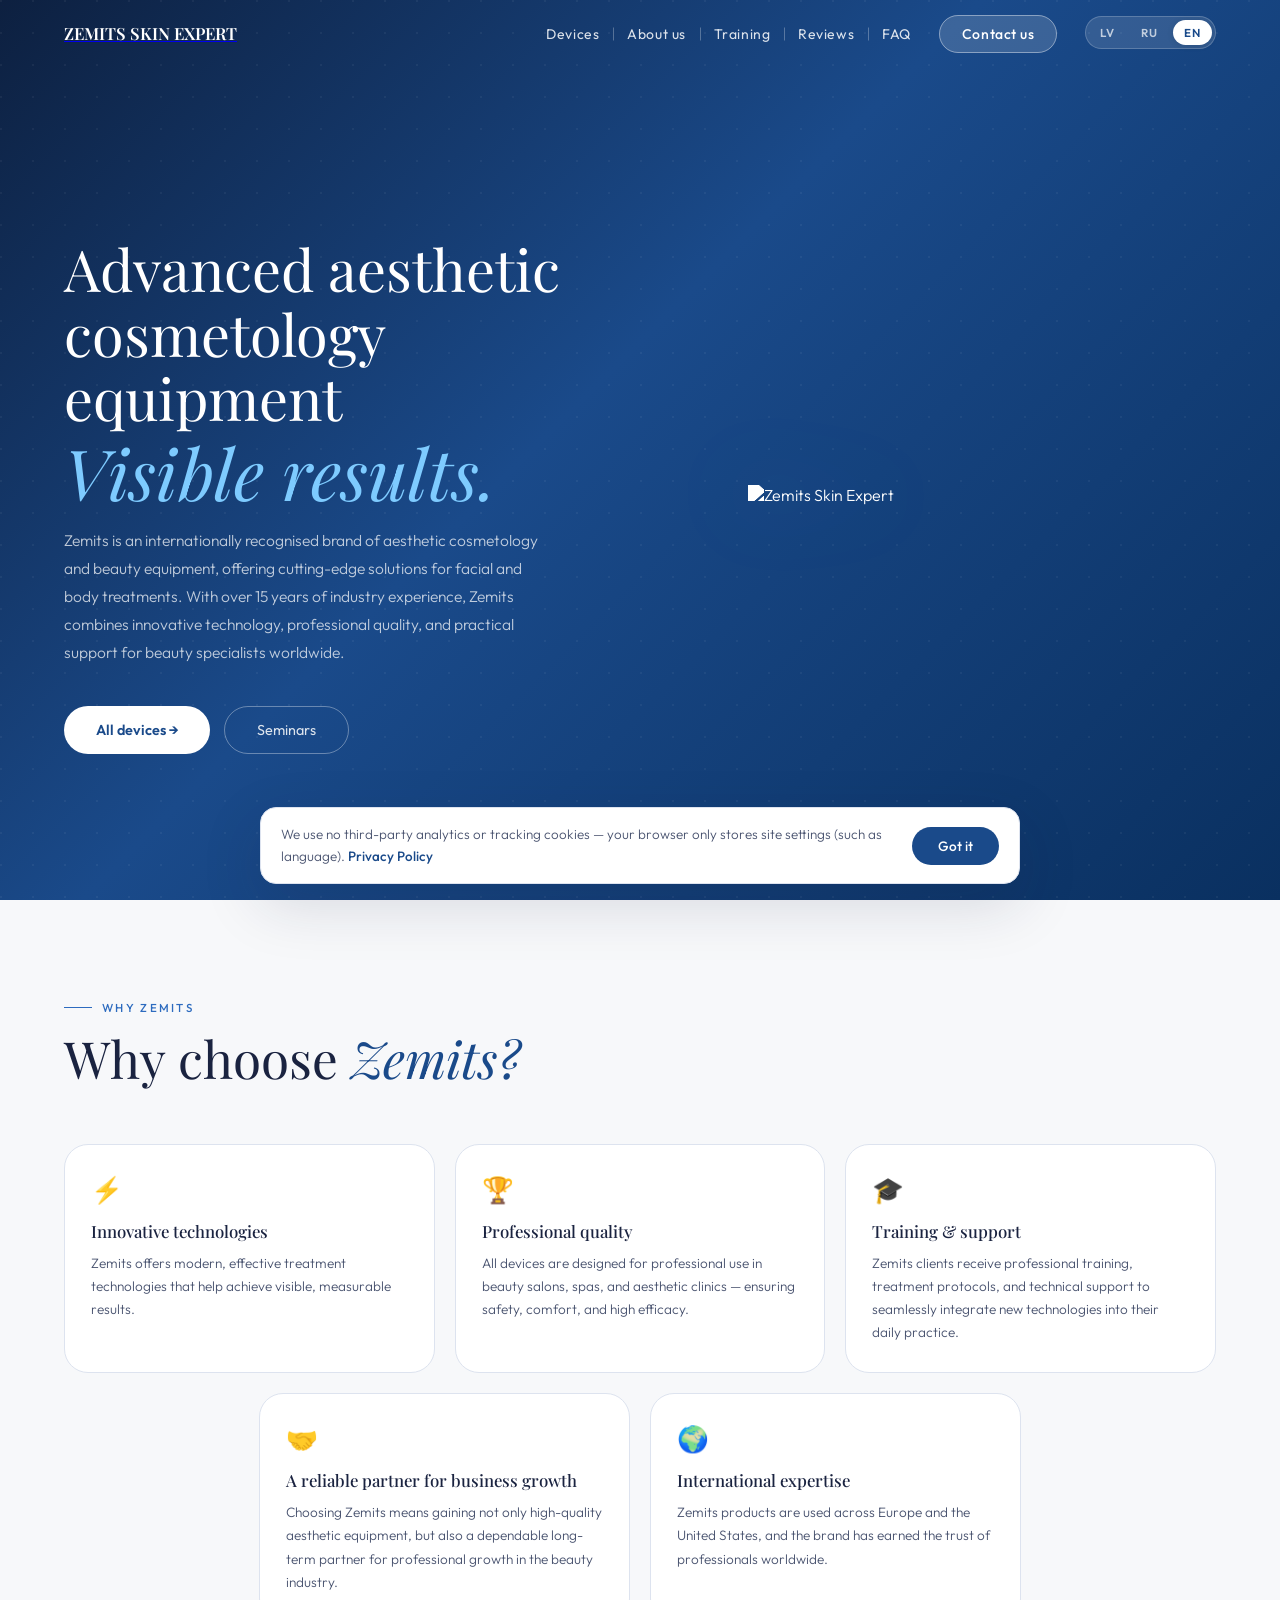
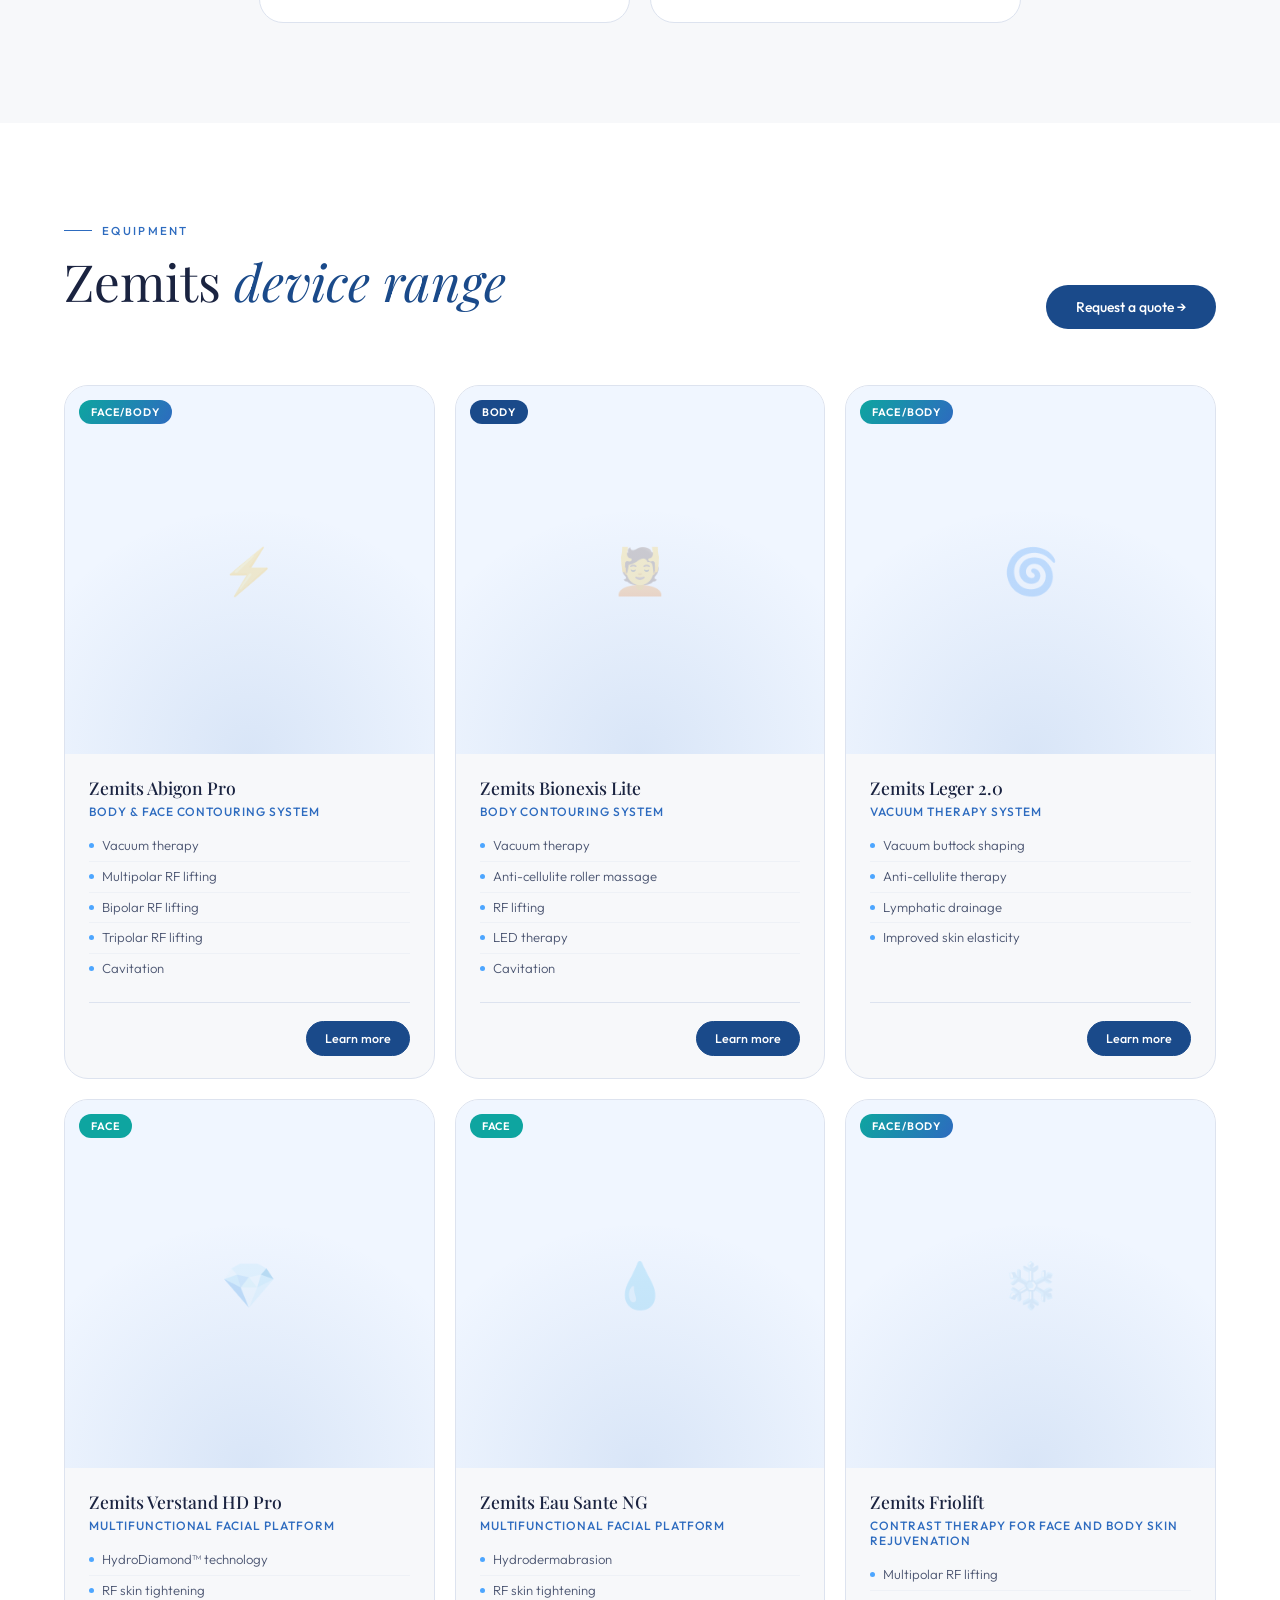
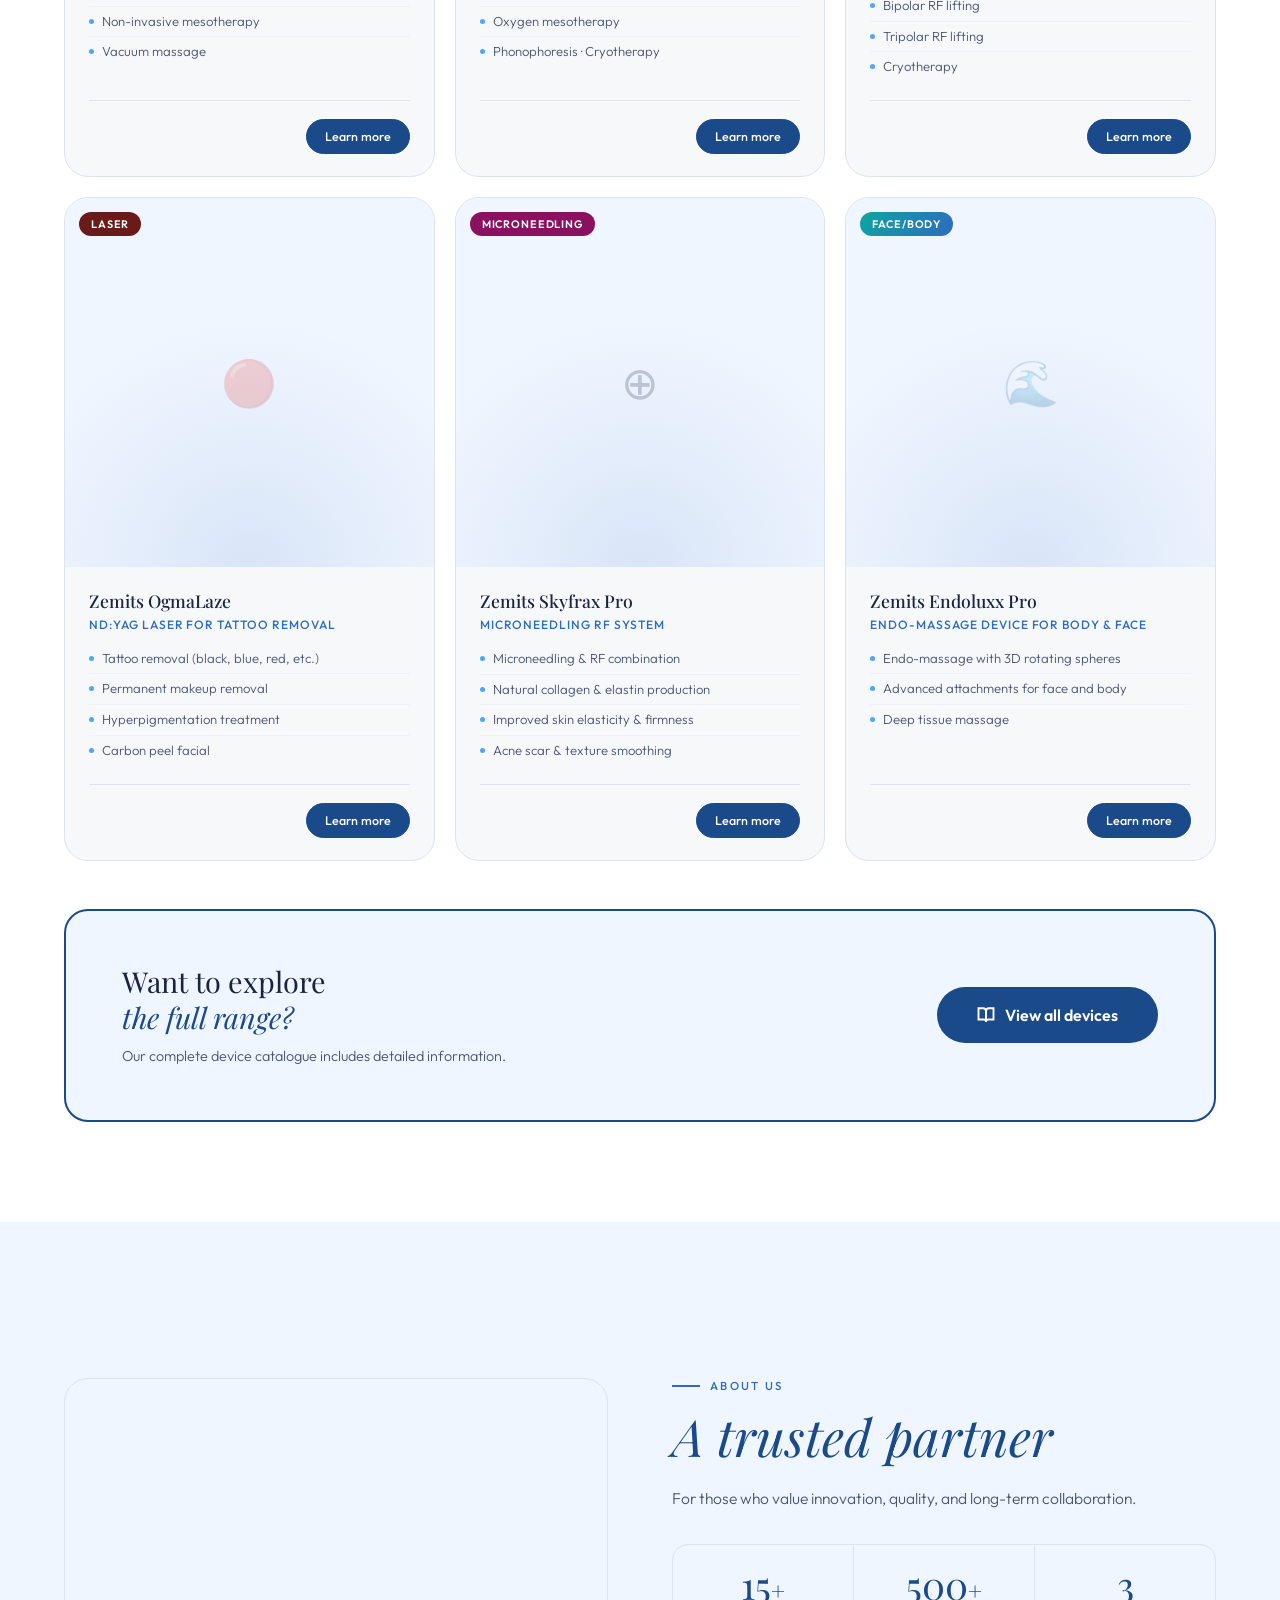
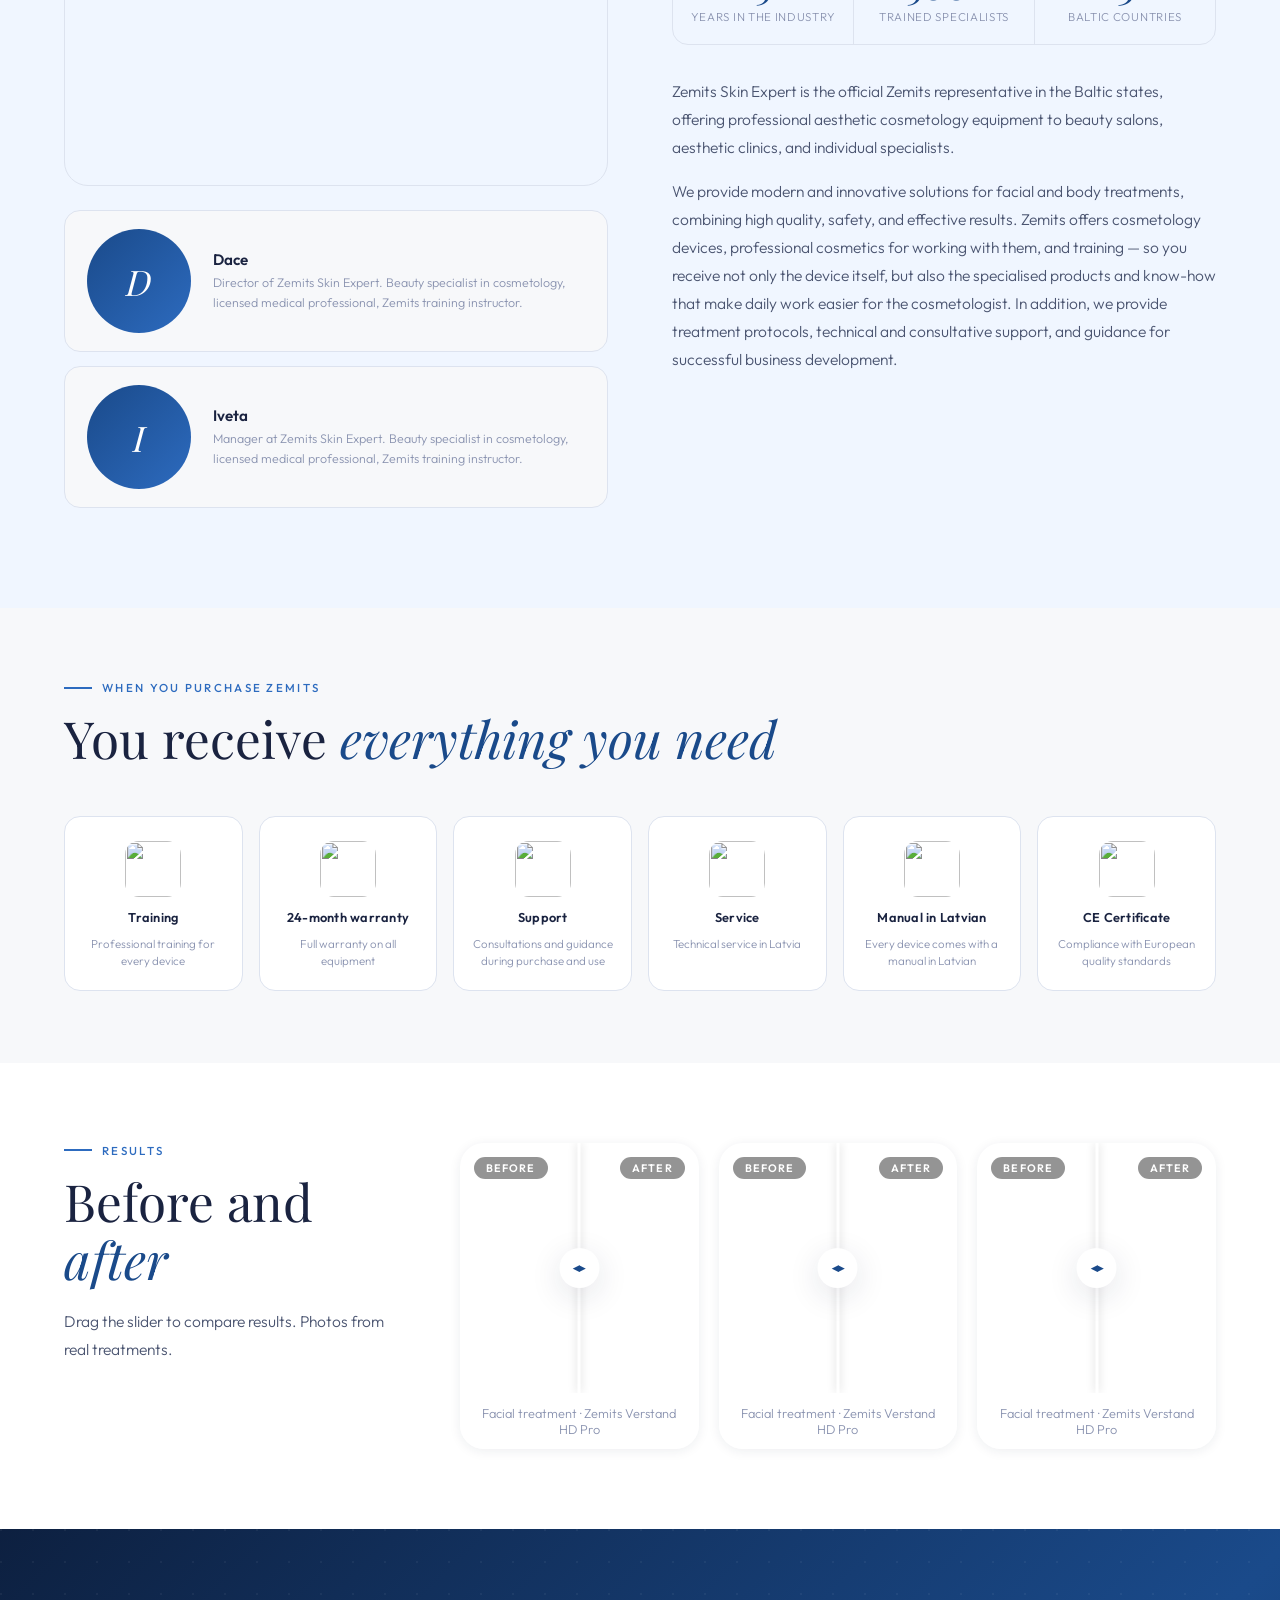
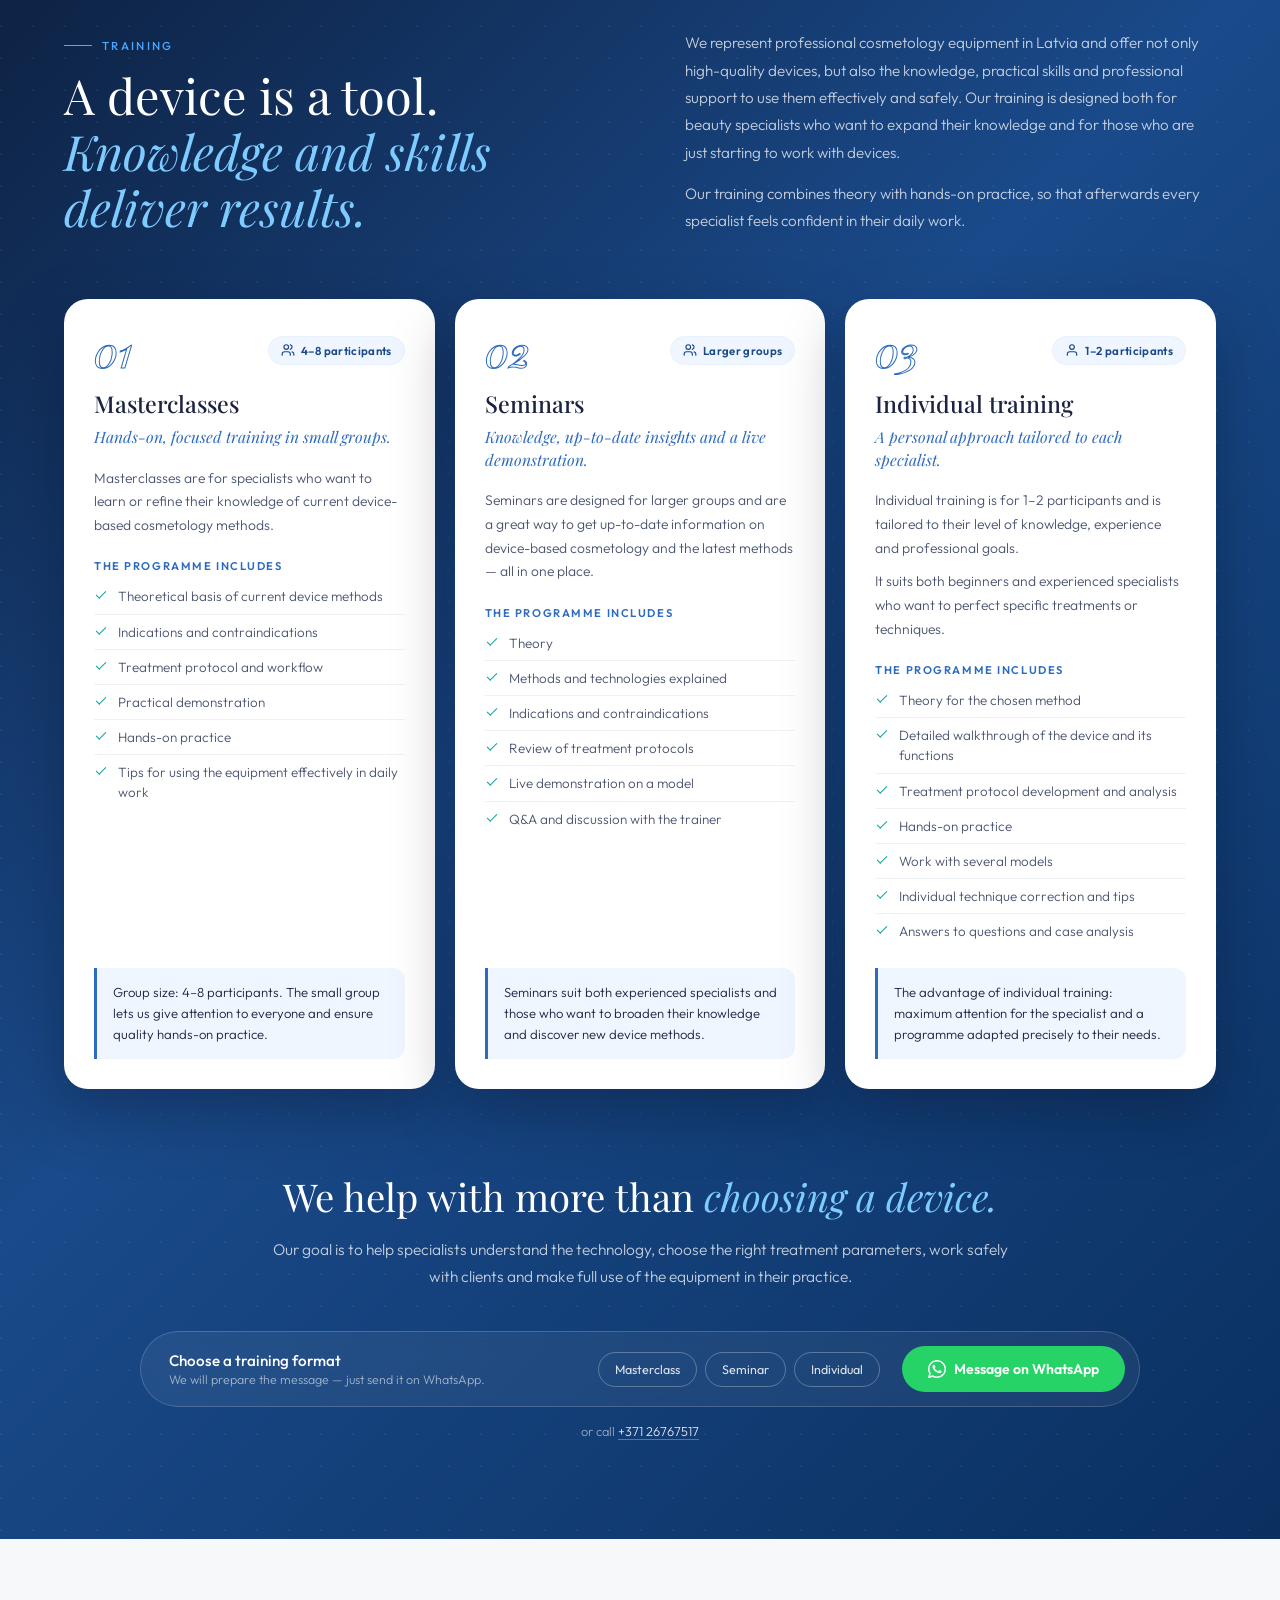
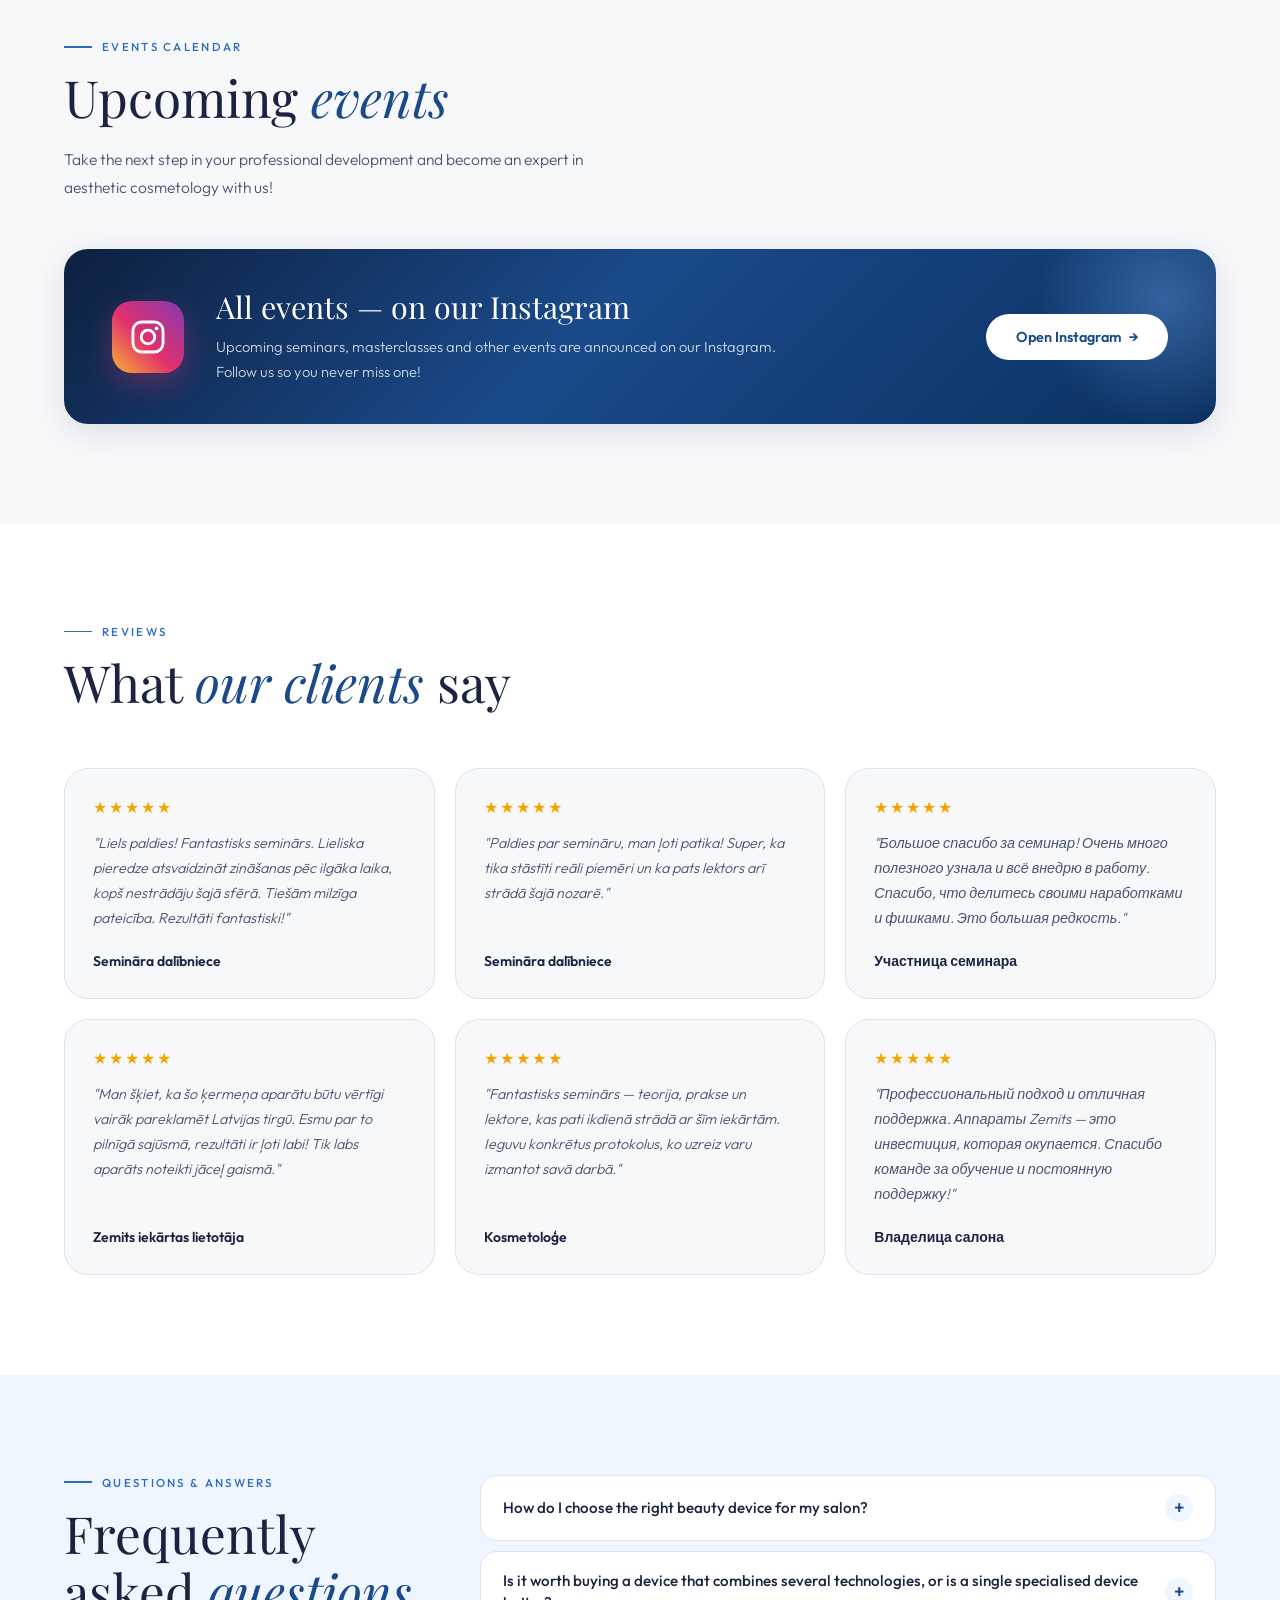
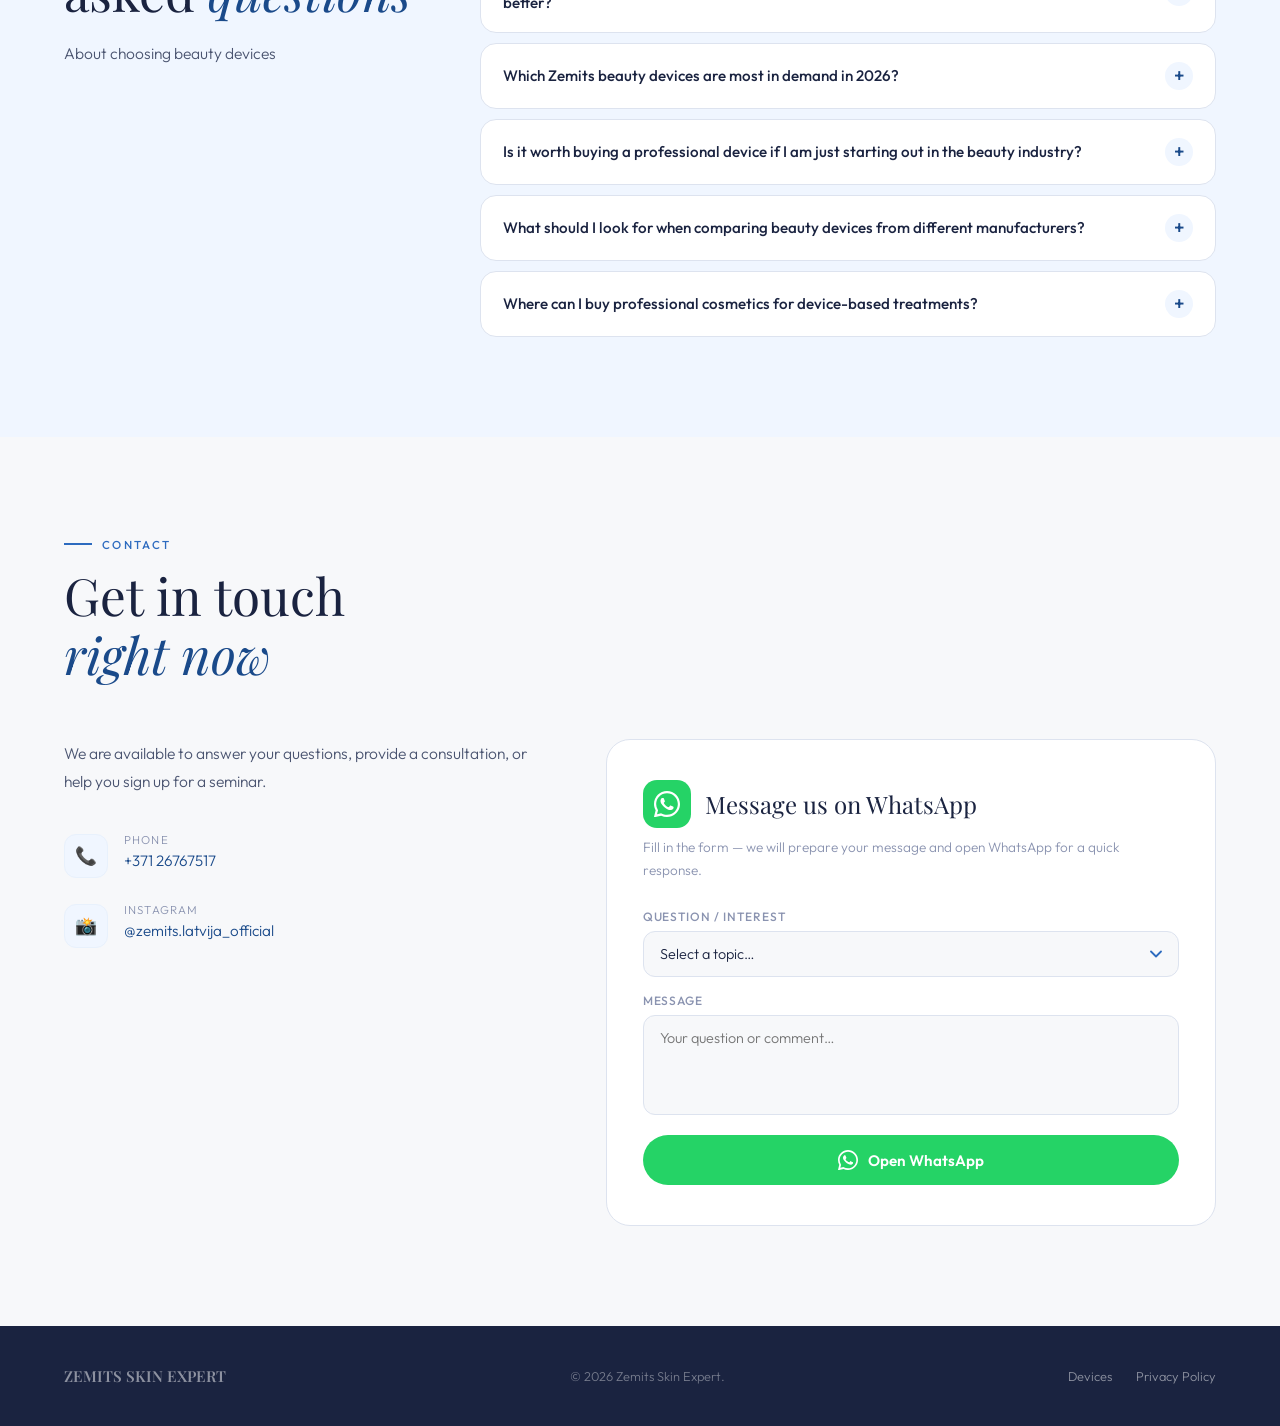
==== commit 94aea7f7: "OxiVelour Pro type and kit; hero button opens the catalogue - OxiVelour Pro: type 'Skābekļa un vakuu" ====
--- a/en/index.html
+++ b/en/index.html
@@ -609,7 +609,7 @@
     </h1>
     <p class="hero-sub" data-i18n="hero_desc">Zemits is an internationally recognised brand of aesthetic cosmetology and beauty equipment, offering cutting-edge solutions for facial and body treatments. With over 15 years of industry experience, Zemits combines innovative technology, professional quality, and practical support for beauty specialists worldwide.</p>
     <div class="hero-actions">
-      <a href="#equipment" class="btn-primary" data-i18n="hero_cta1">Explore devices →</a>
+      <a href="aparati.html" class="btn-primary" data-i18n="hero_cta1">All devices →</a>
       <a href="#seminars" class="btn-outline" data-i18n="hero_cta2">Seminars</a>
     </div>
   </div>
@@ -1145,7 +1145,7 @@
     nav_about:'Par mums', nav_equipment:'Iekārtas', nav_seminars:'Apmācības', nav_reviews:'Atsauksmes', nav_faq:'Jautājumi', nav_contact:'Sazināties',
     hero_title:'Mūsdienīgas estētiskās kosmetoloģijas iekārtas', hero_subtitle:'Redzami rezultāti.',
     hero_desc:'Zemits ir starptautiski atzīts estētiskās kosmetoloģijas un skaistumkopšanas iekārtu zīmols, kas piedāvā mūsdienīgus risinājumus sejas un ķermeņa procedūrām. Ar vairāk nekā 15 gadu pieredzi nozarē, Zemits apvieno inovatīvas tehnoloģijas, profesionālu kvalitāti un praktisku atbalstu skaistumkopšanas speciālistiem visā pasaulē.',
-    hero_cta1:'Aplūkot iekārtas →', hero_cta2:'Semināri',
+    hero_cta1:'Visas iekārtas →', hero_cta2:'Semināri',
     about_eyebrow:'Par mums', about_title:'Uzticams partneris', about_lead:'Tiem, kuri novērtē inovācijas, kvalitāti un ilgtermiņa sadarbību.',
     stat1:'Gadi nozarē', stat2:'Apmācīti meistari', stat3:'Baltijas valstis',
     about_p1:'Zemits Skin Expert ir oficiālais Zemits pārstāvis Baltijas valstīs, piedāvājot profesionālas estētiskās kosmetoloģijas iekārtas skaistumkopšanas saloniem, estētikas klīnikām un speciālistiem.',
@@ -1234,7 +1234,7 @@
     nav_about:'О нас', nav_equipment:'Аппараты', nav_seminars:'Обучение', nav_reviews:'Отзывы', nav_faq:'Вопросы', nav_contact:'Связаться',
     hero_title:'Современное эстетическое косметологическое оборудование', hero_subtitle:'Видимые результаты.',
     hero_desc:'Zemits — международно признанный бренд эстетической косметологии и оборудования для индустрии красоты, предлагающий современные решения для процедур лица и тела. Более 15 лет опыта, инновационные технологии, профессиональное качество и практическая поддержка специалистов по всему миру.',
-    hero_cta1:'Смотреть аппараты →', hero_cta2:'Семинары',
+    hero_cta1:'Всё оборудование →', hero_cta2:'Семинары',
     about_eyebrow:'О нас', about_title:'Надёжный партнёр', about_lead:'Для тех, кто ценит инновации, качество и долгосрочное сотрудничество.',
     stat1:'Лет в отрасли', stat2:'Обученных мастеров', stat3:'Страны Балтии',
     about_p1:'Zemits Skin Expert — официальный представитель Zemits в странах Балтии, предоставляющий профессиональное эстетическое оборудование для салонов красоты, эстетических клиник и специалистов.',
@@ -1323,7 +1323,7 @@
     nav_about:'About us', nav_equipment:'Devices', nav_seminars:'Training', nav_reviews:'Reviews', nav_faq:'FAQ', nav_contact:'Contact us',
     hero_title:'Advanced aesthetic cosmetology equipment', hero_subtitle:'Visible results.',
     hero_desc:'Zemits is an internationally recognised brand of aesthetic cosmetology and beauty equipment, offering cutting-edge solutions for facial and body treatments. With over 15 years of industry experience, Zemits combines innovative technology, professional quality, and practical support for beauty specialists worldwide.',
-    hero_cta1:'Explore devices →', hero_cta2:'Seminars',
+    hero_cta1:'All devices →', hero_cta2:'Seminars',
     about_eyebrow:'About us', about_title:'A trusted partner', about_lead:'For those who value innovation, quality, and long-term collaboration.',
     stat1:'Years in the industry', stat2:'Trained specialists', stat3:'Baltic countries',
     about_p1:'Zemits Skin Expert is the official Zemits representative in the Baltic states, offering professional aesthetic cosmetology equipment to beauty salons, aesthetic clinics, and individual specialists.',
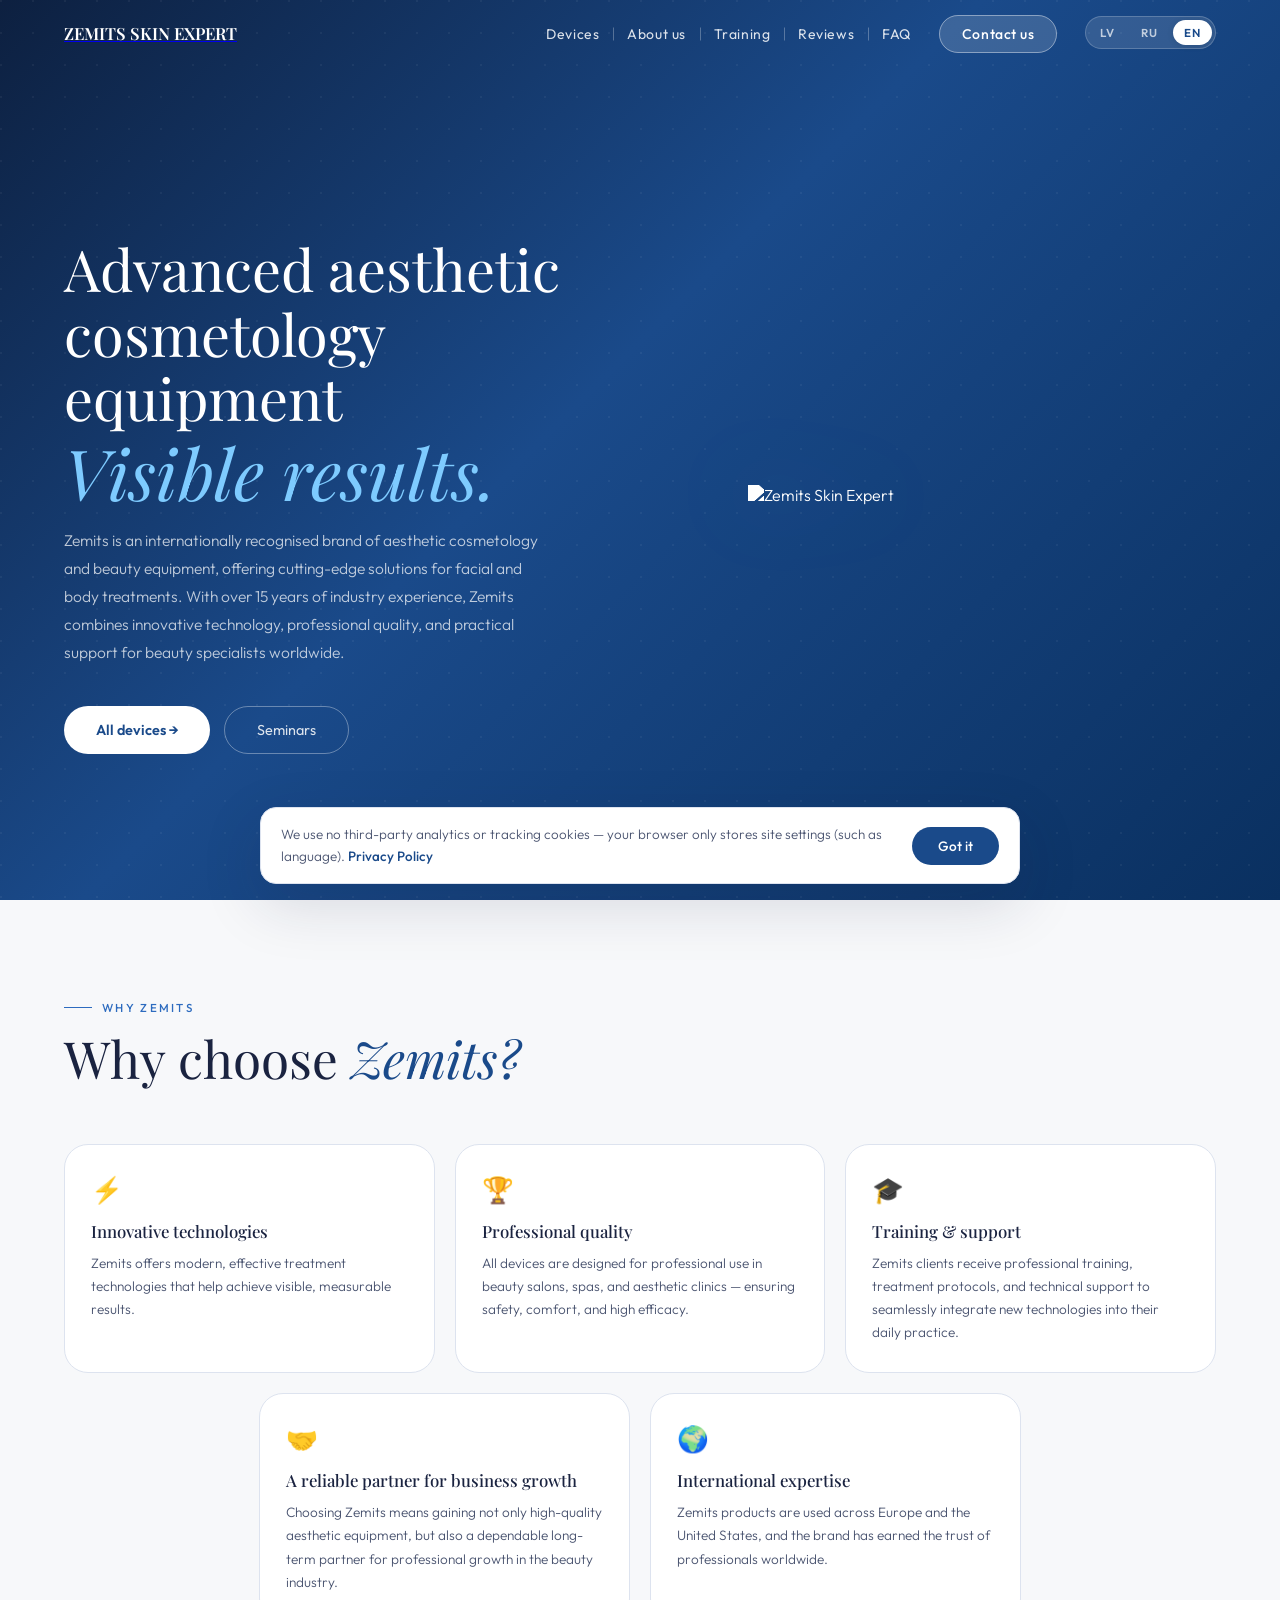
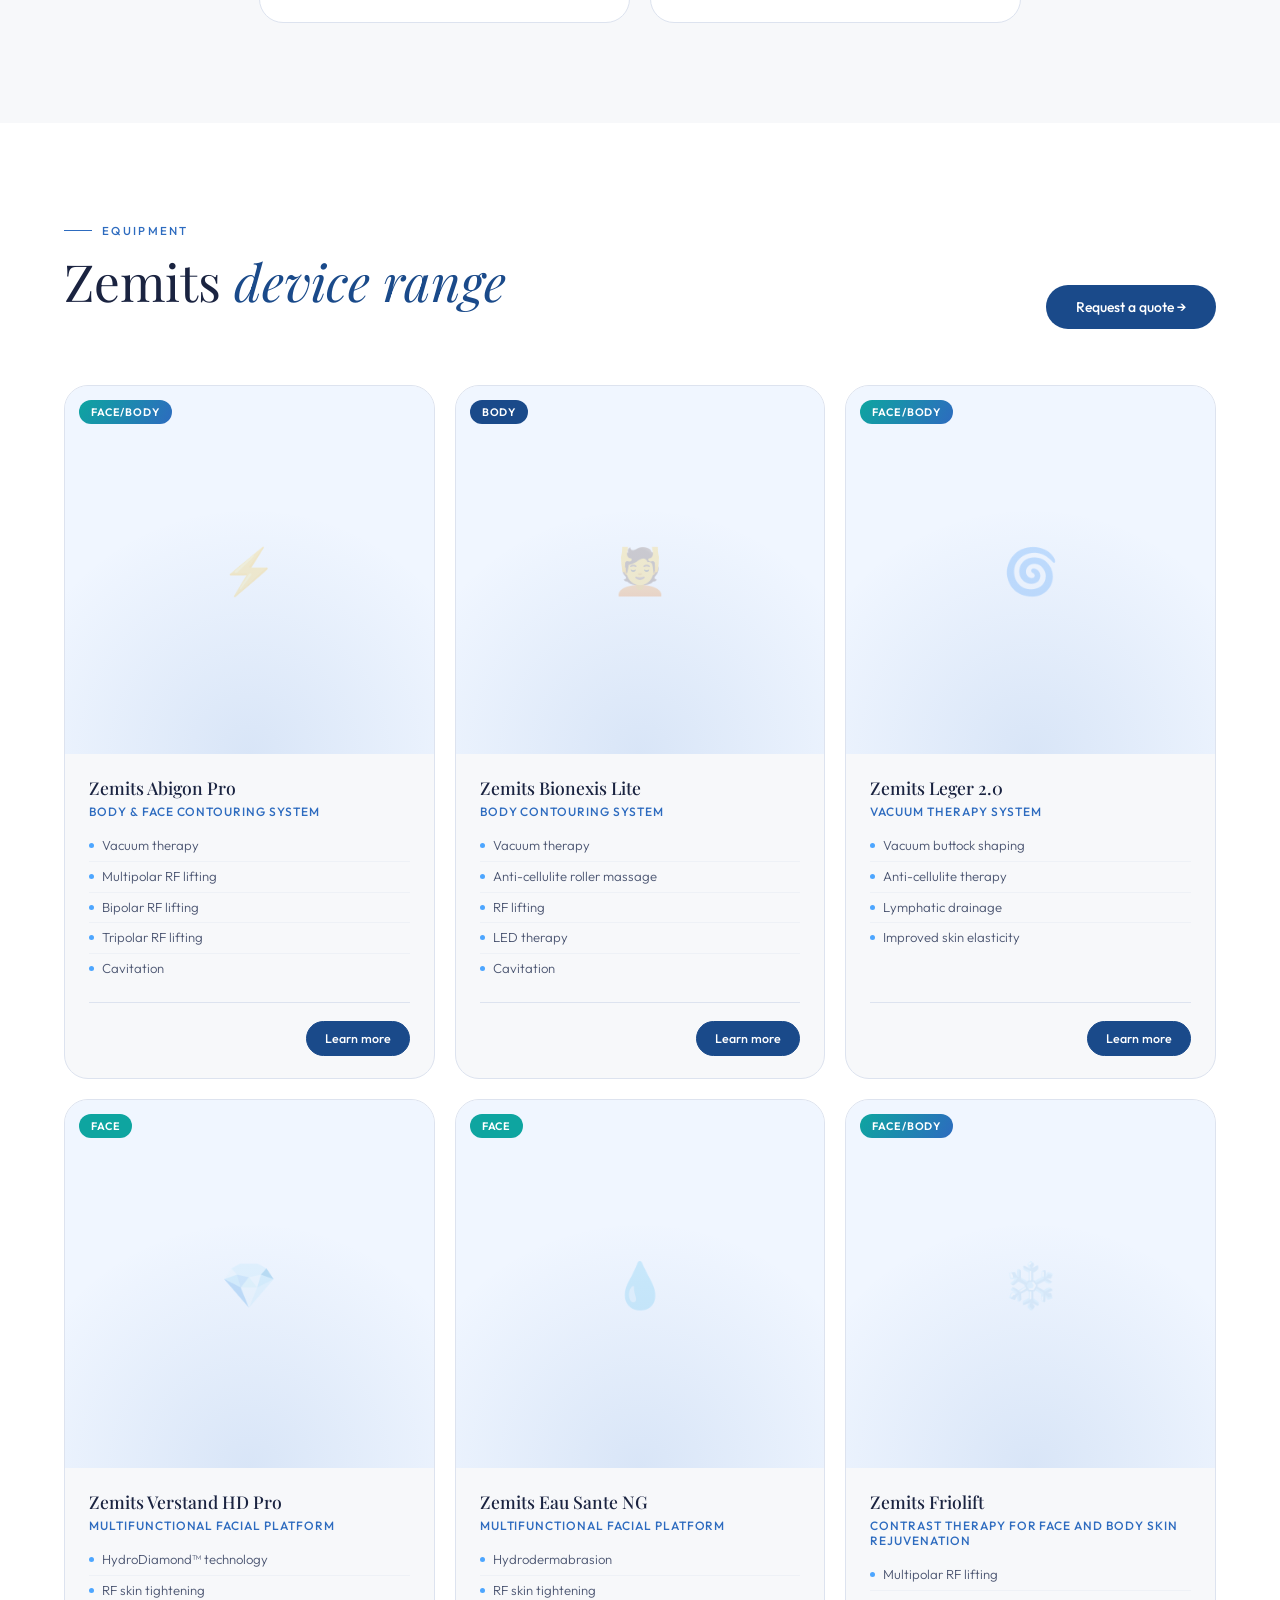
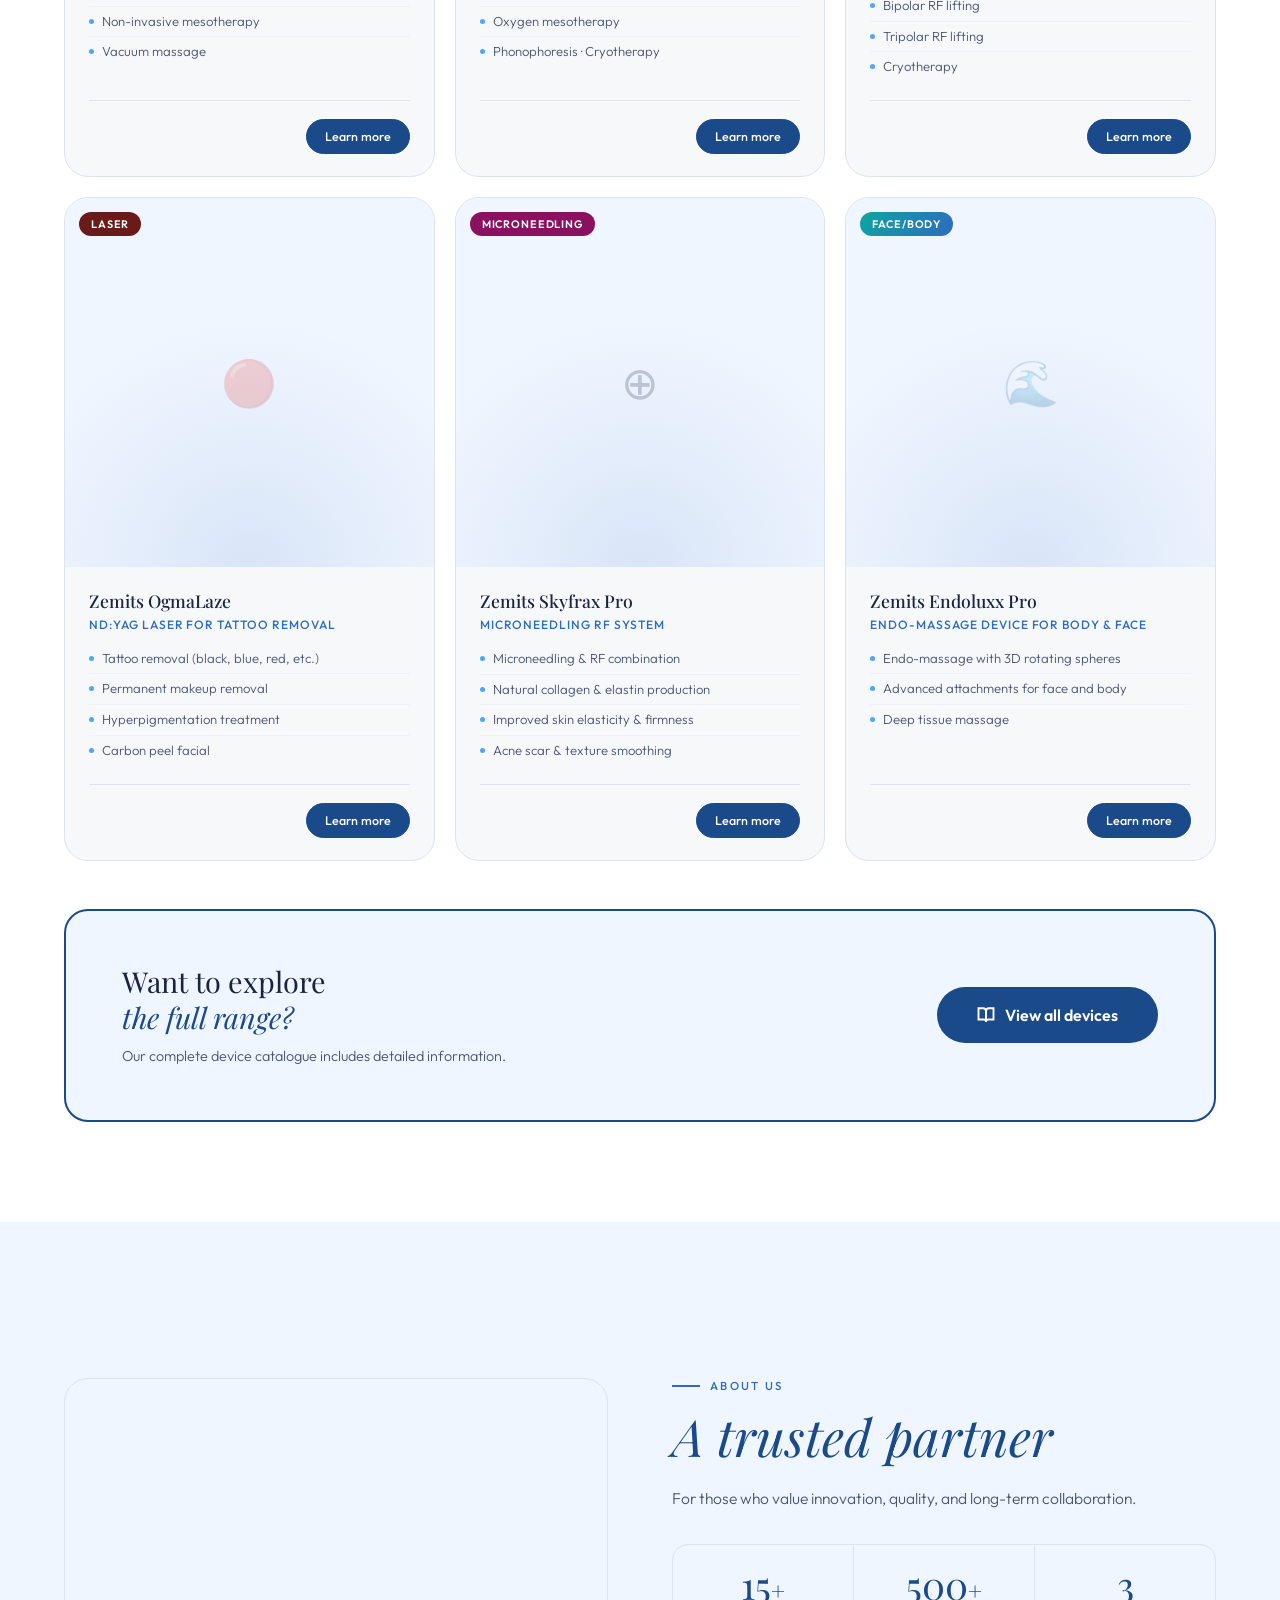
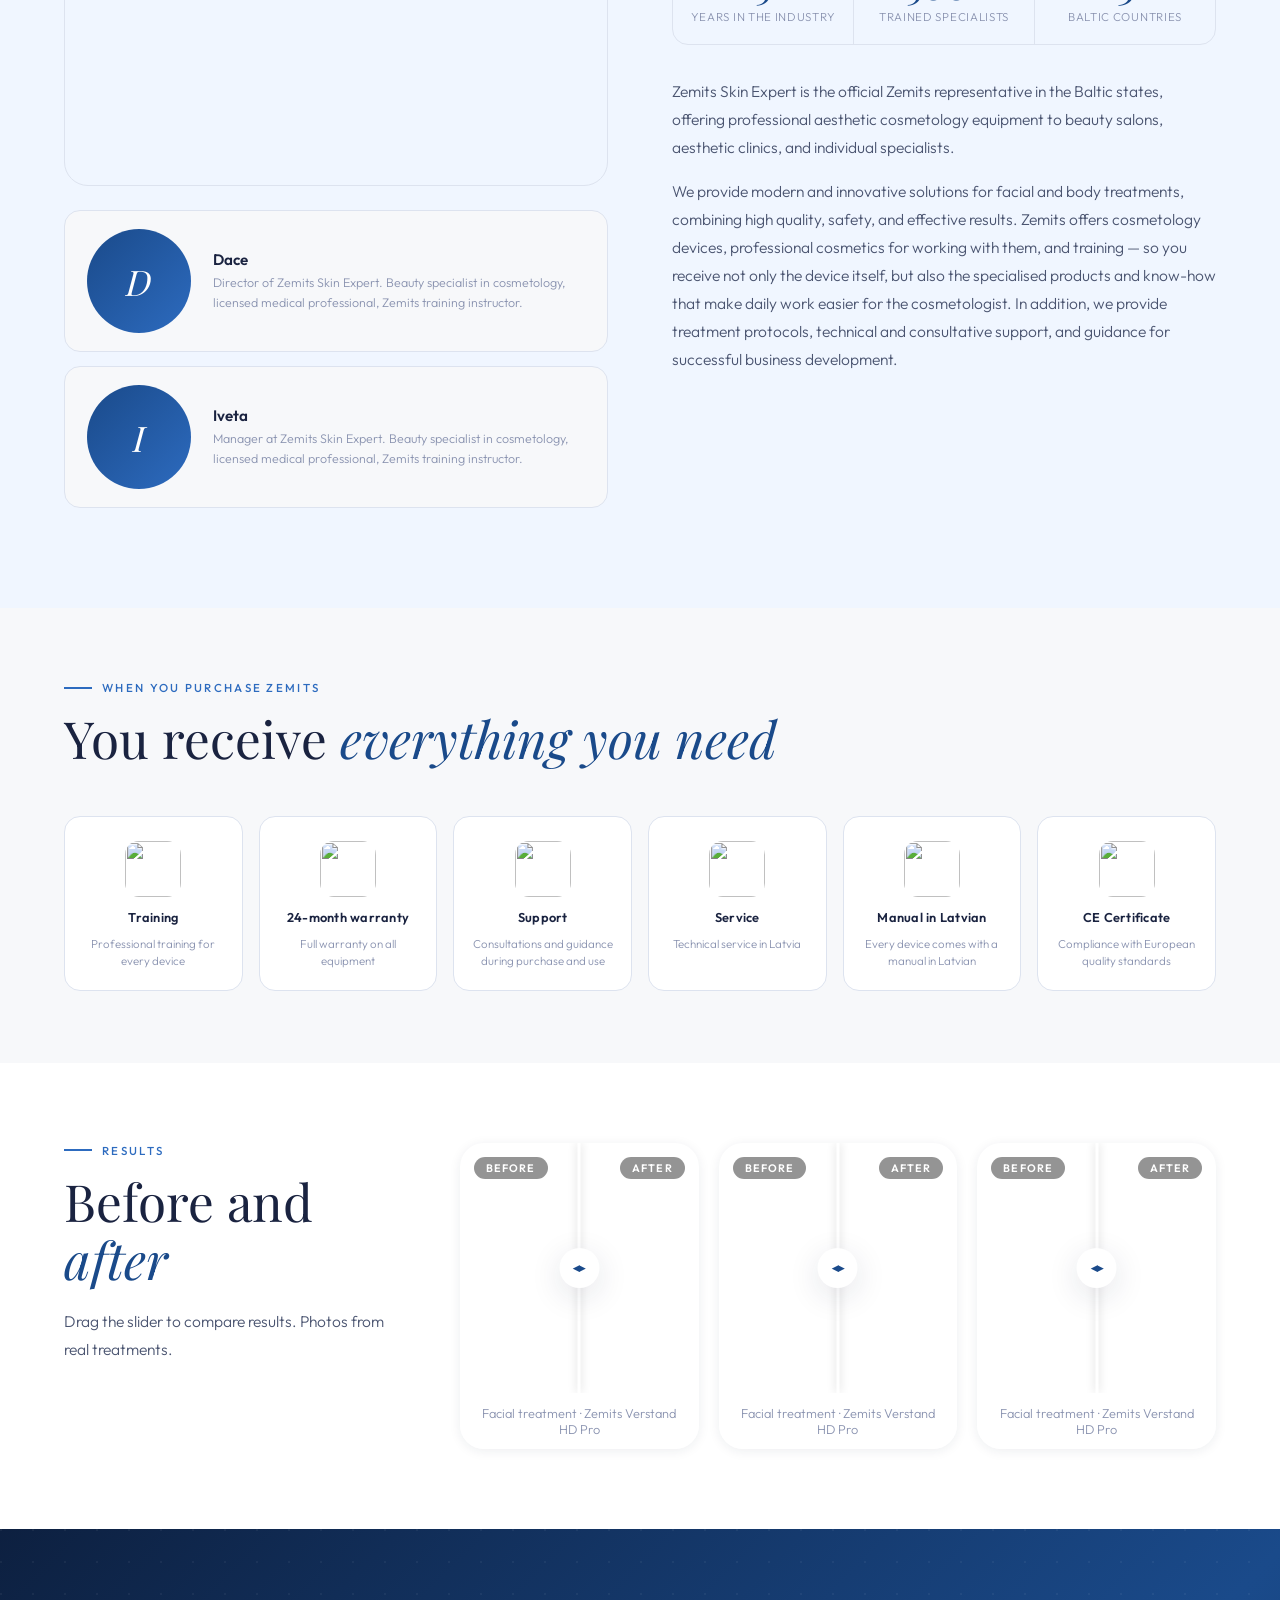
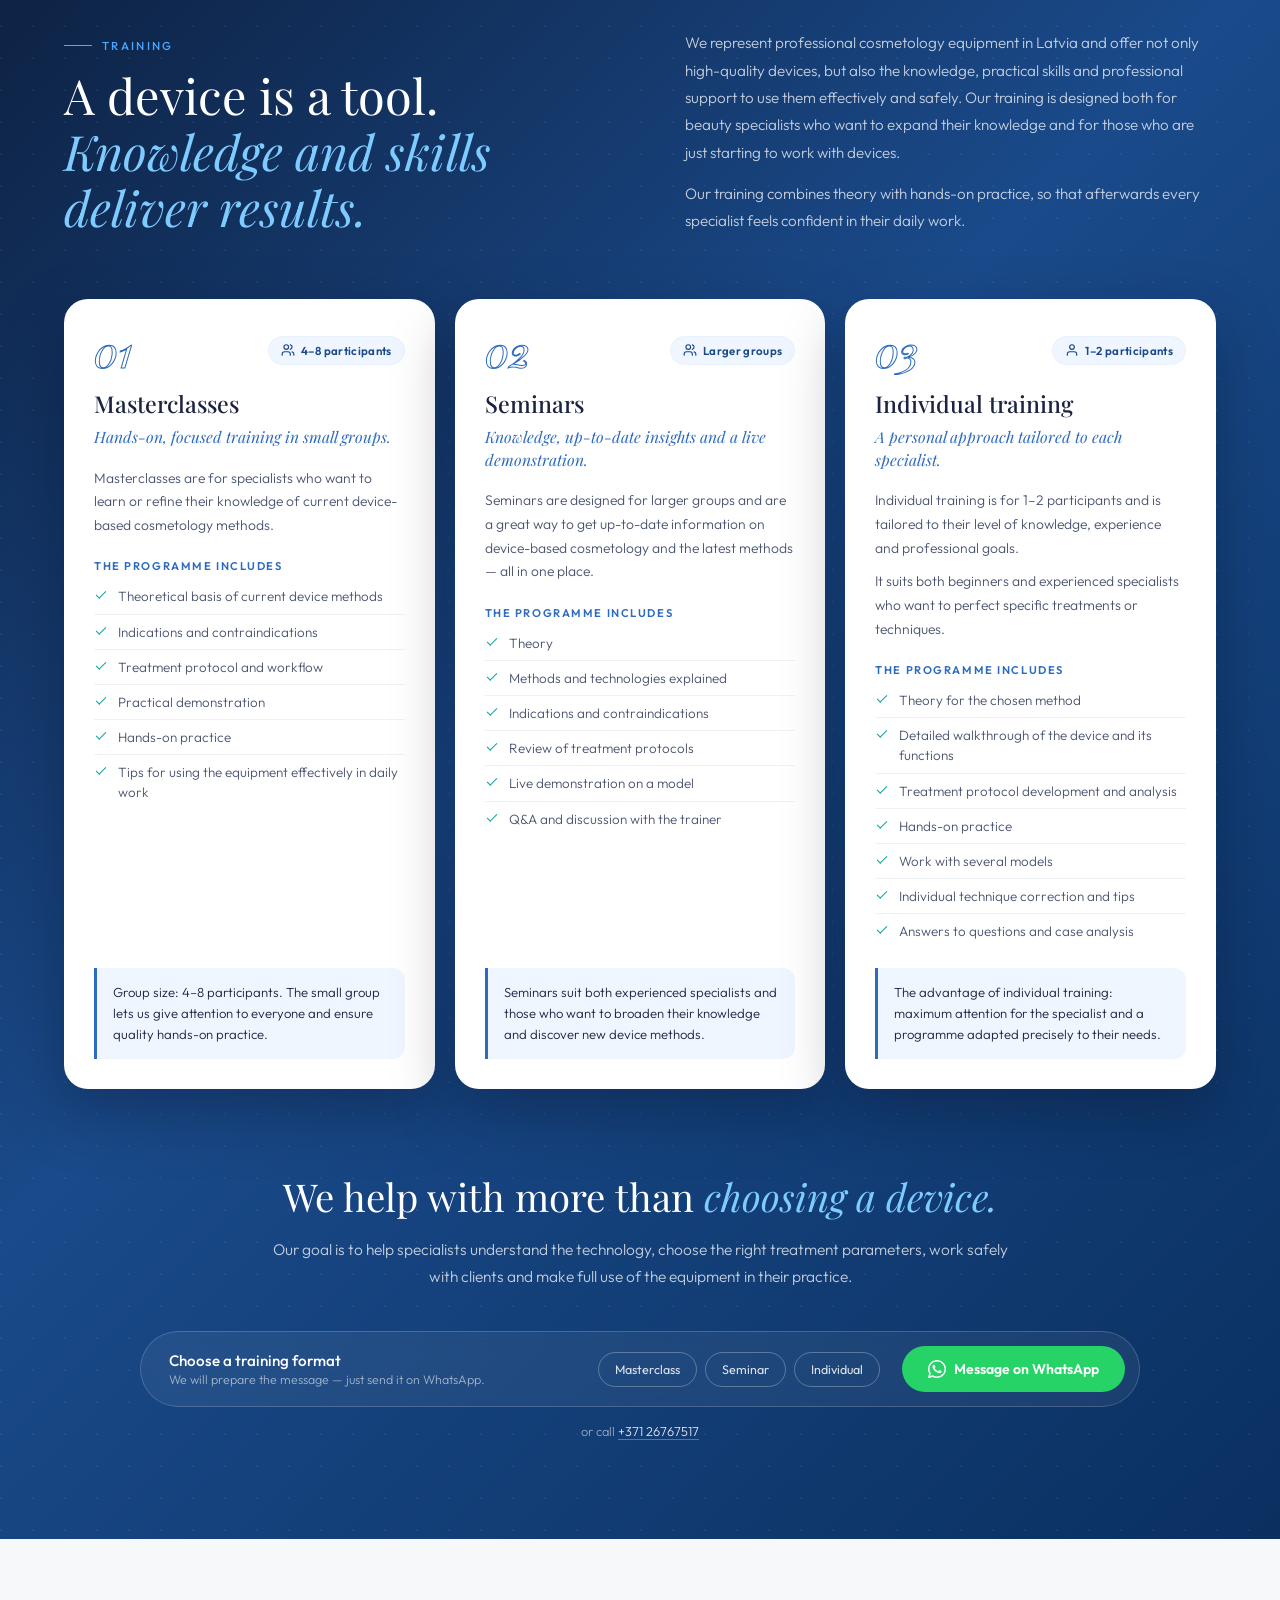
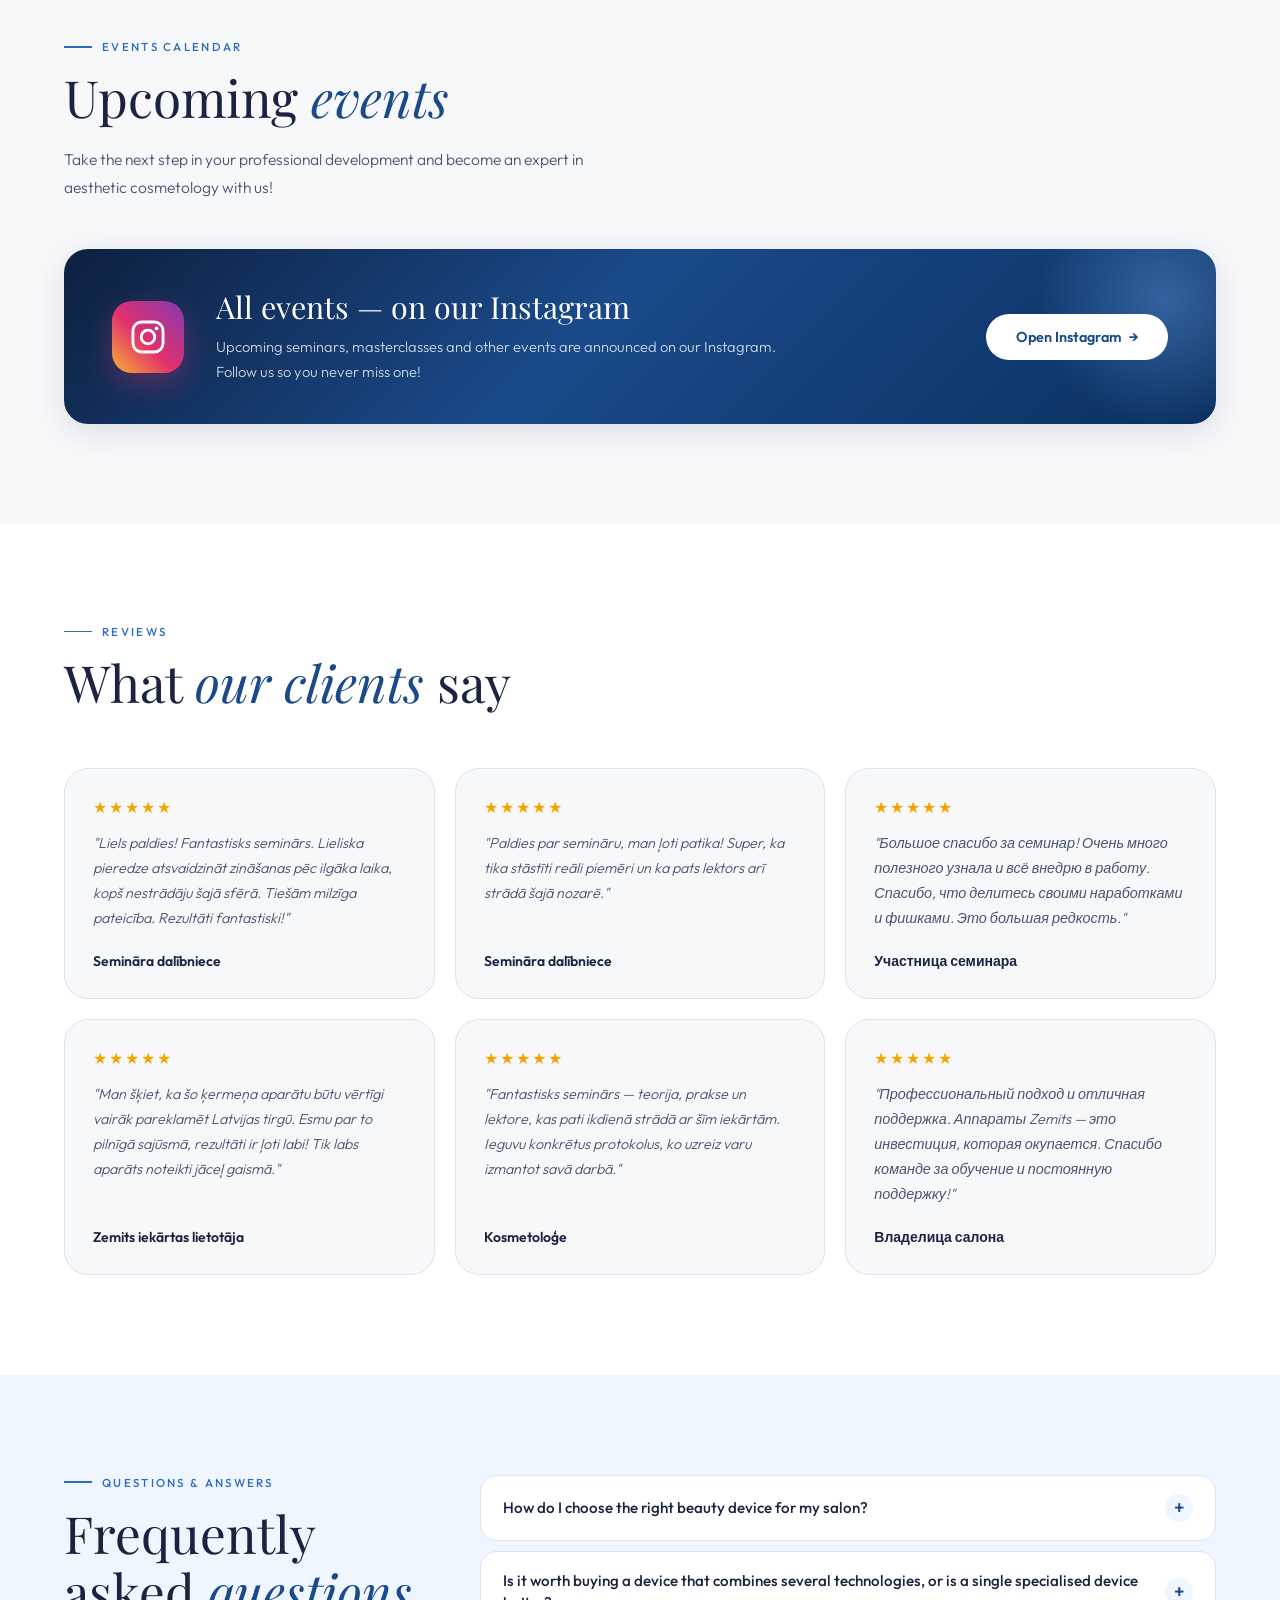
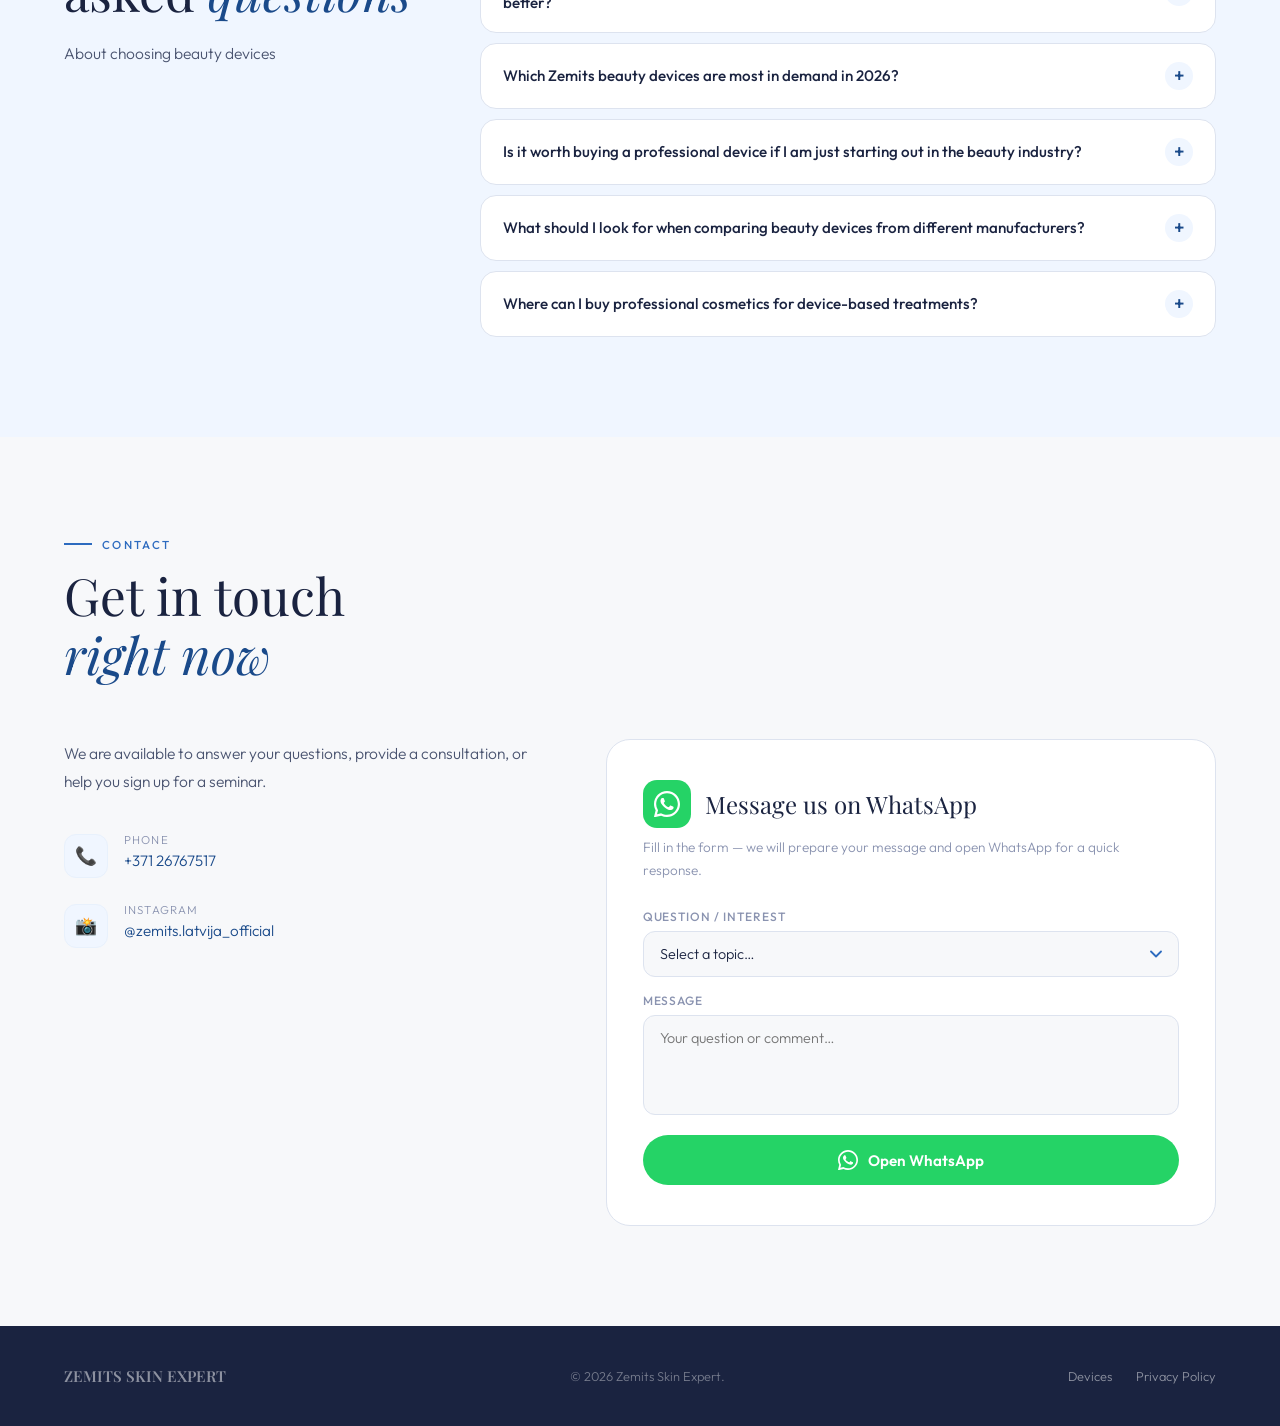
==== commit 6aab465c: "About photo: anchor crop to the top so the head is not cut off Co-Authored-By: Claude Opus 5.5 <nore" ====
--- a/en/index.html
+++ b/en/index.html
@@ -718,7 +718,7 @@
   <div class="about-grid">
     <!-- LEFT: photo + team cards -->
     <div class="about-left">
-      <div class="about-photo reveal reveal-delay-1" style="background-image:url('https://ik.imagekit.io/xwsgpirygo/Zemits/Komanda/team.jpeg?tr=w-1200');background-size:cover;background-position:center;">
+      <div class="about-photo reveal reveal-delay-1" style="background-image:url('https://ik.imagekit.io/xwsgpirygo/Zemits/Komanda/team.jpeg?tr=w-1200');background-size:cover;background-position:center top;">
       </div>
       <div class="team-cards">
         <div class="team-card reveal reveal-delay-2">
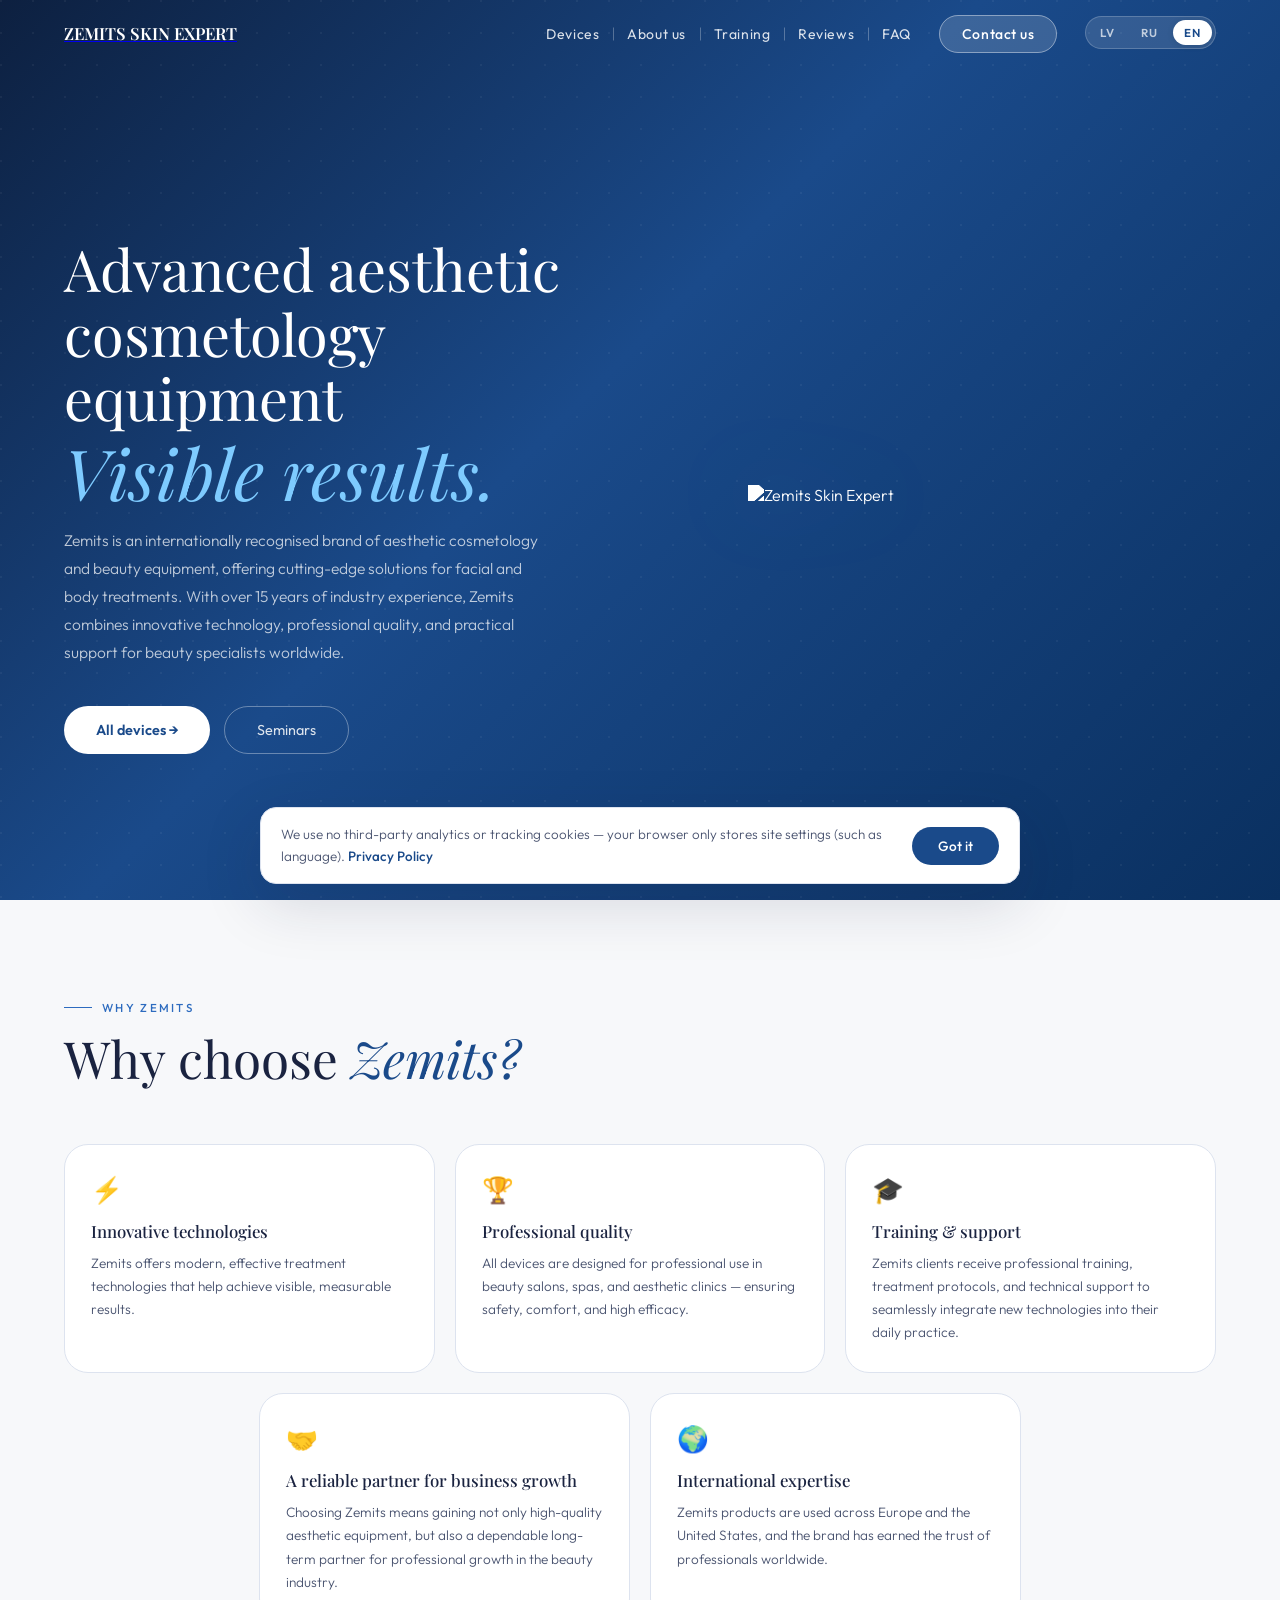
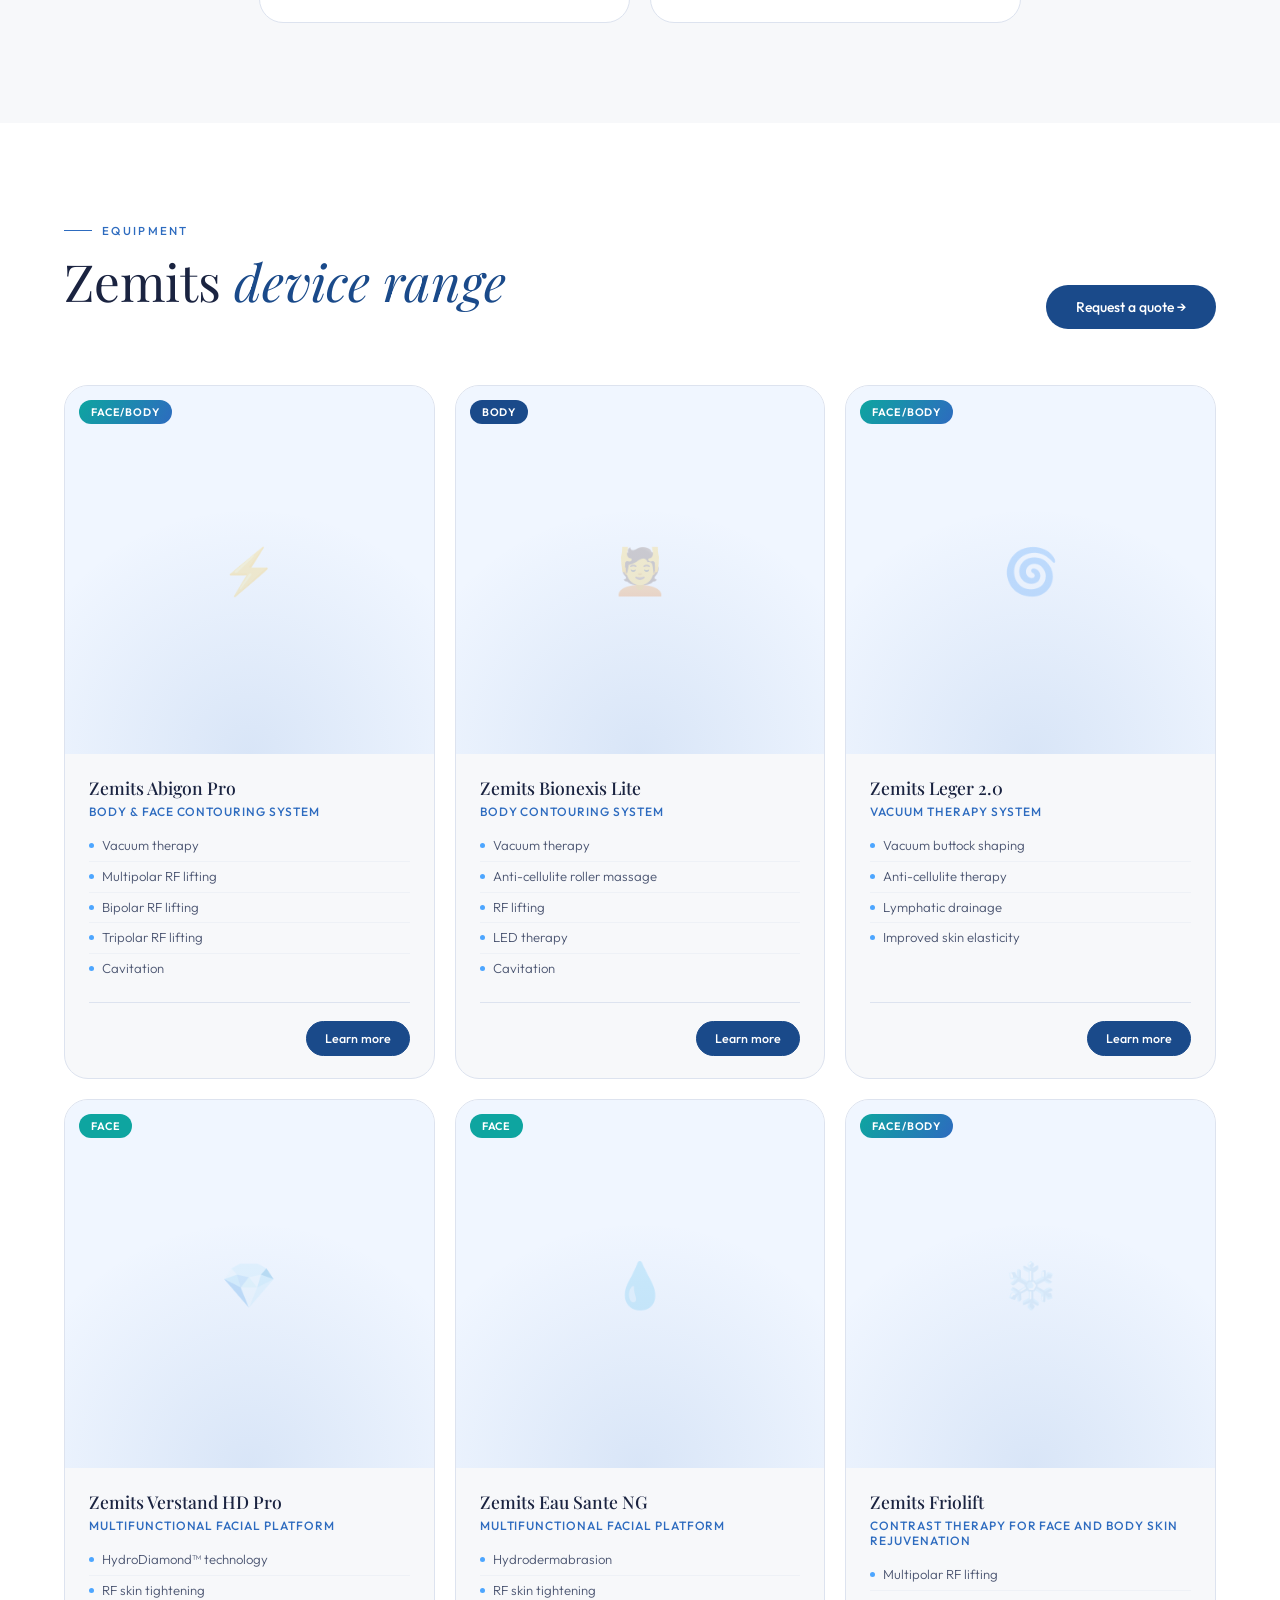
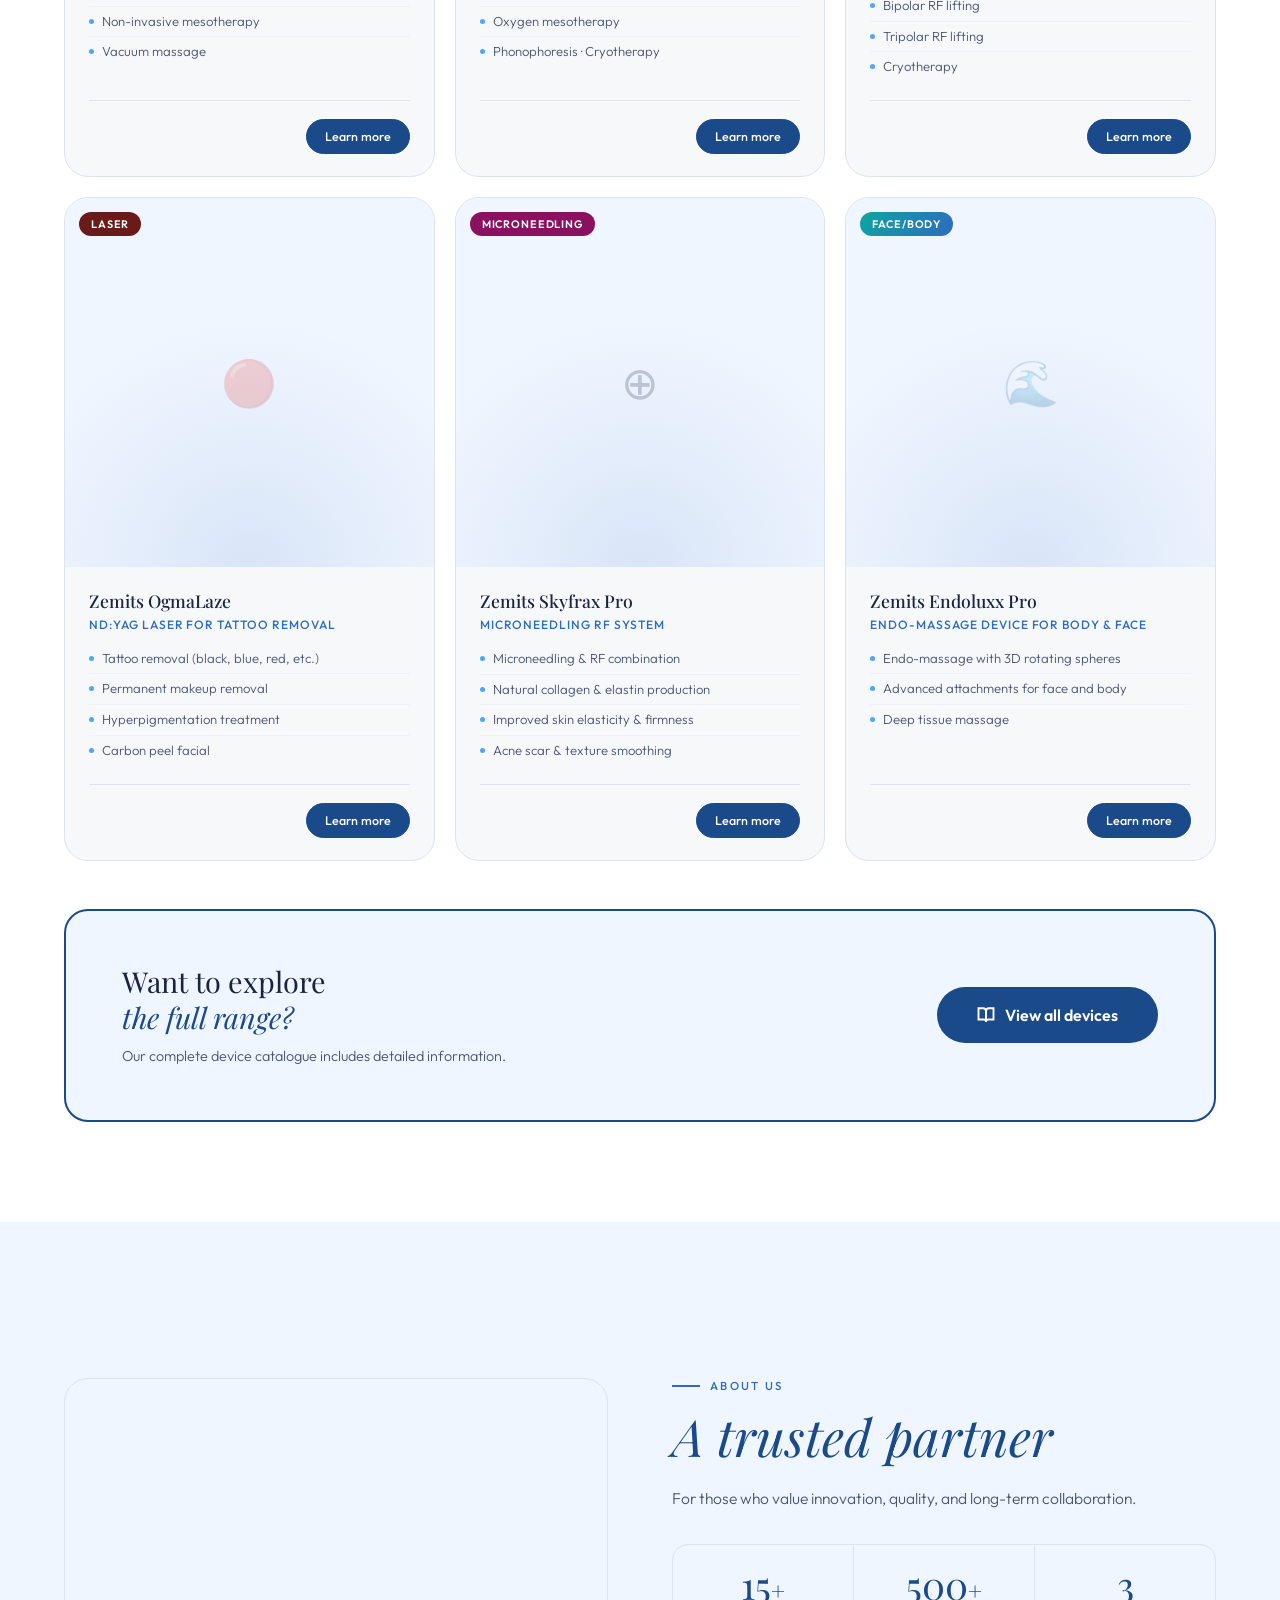
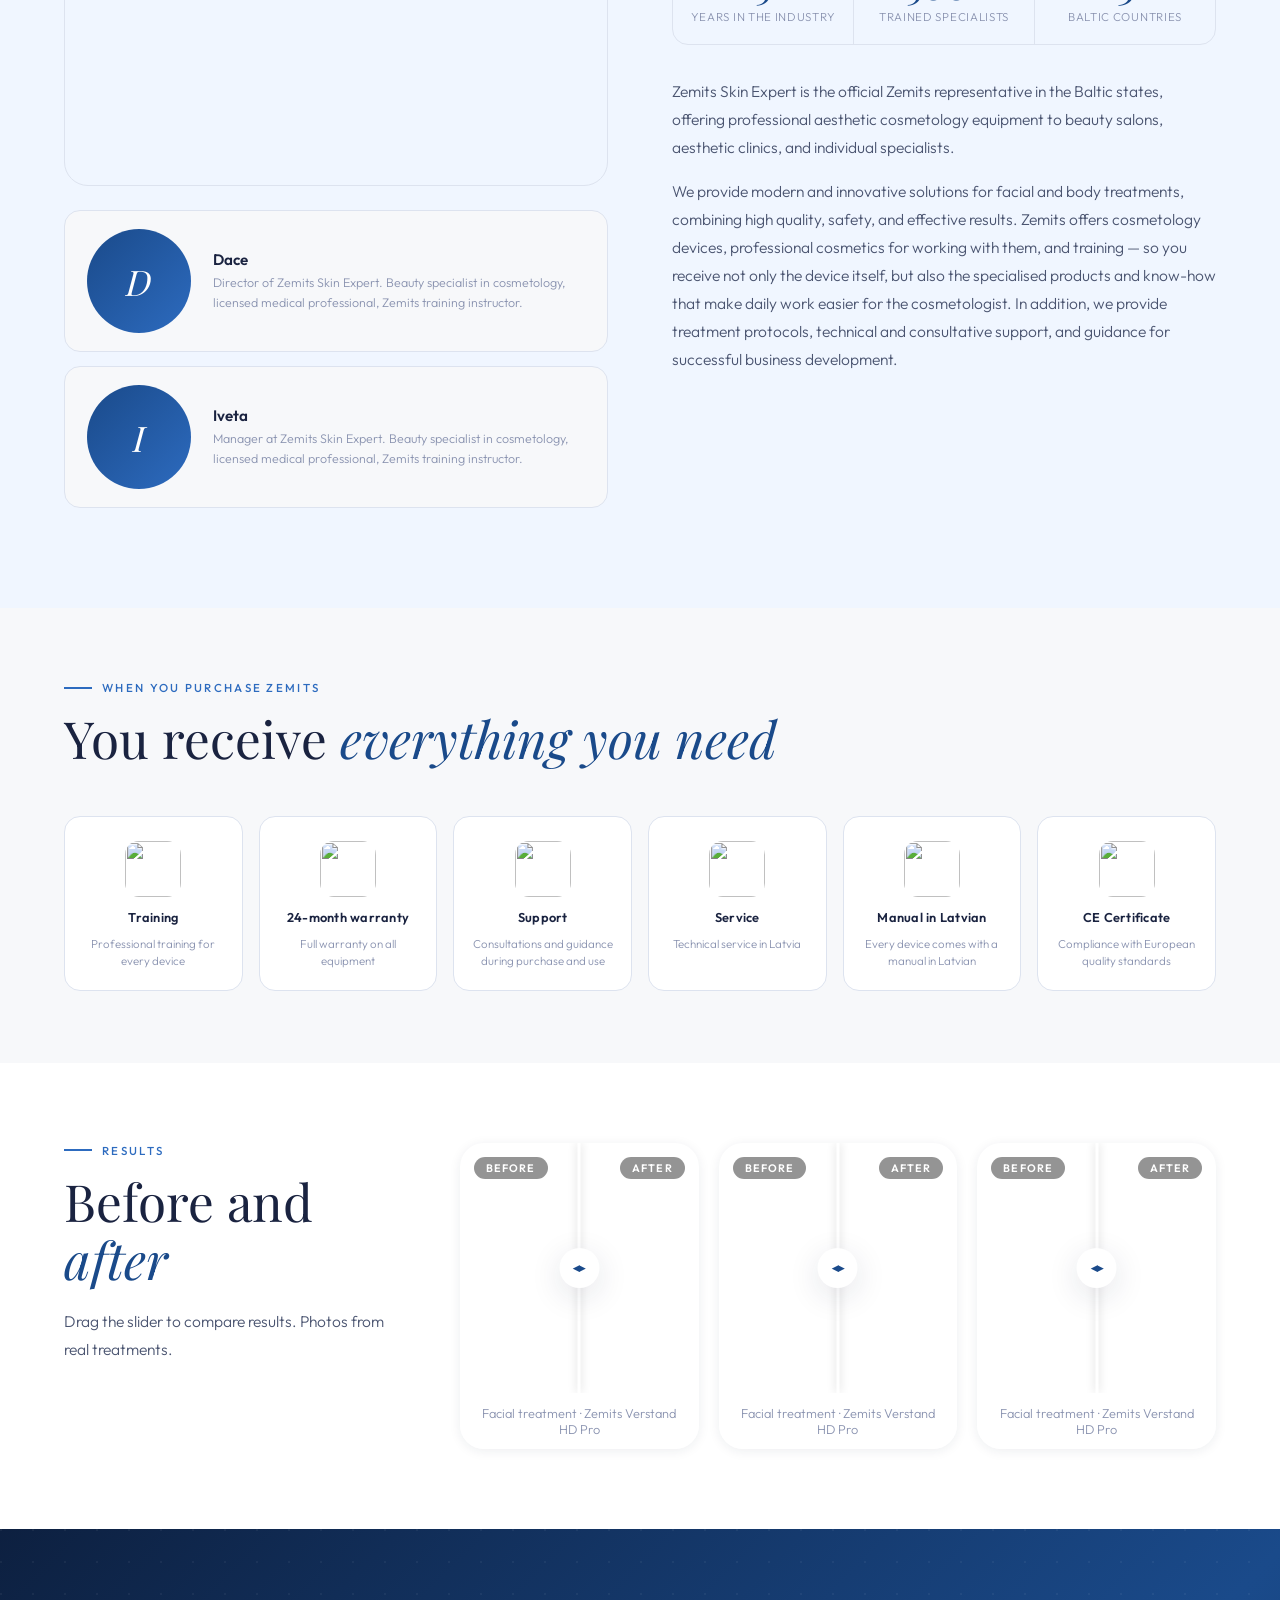
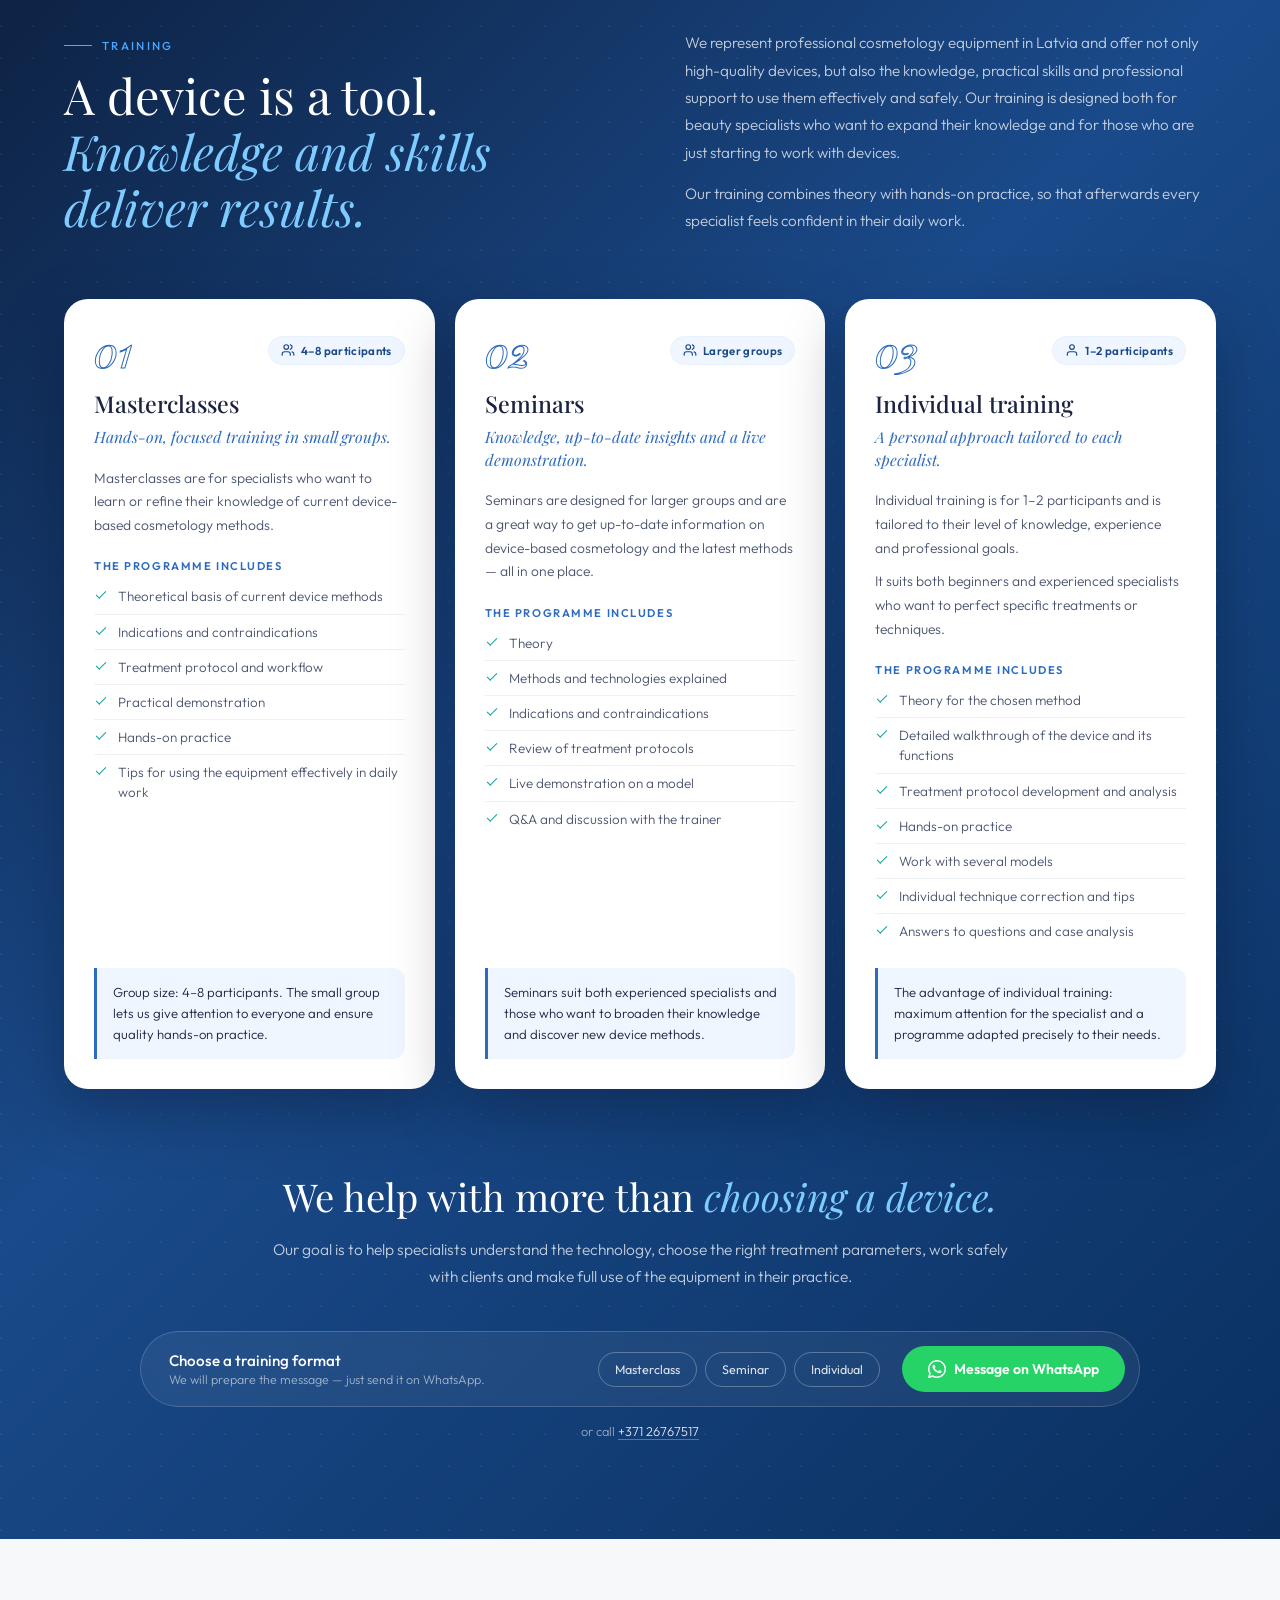
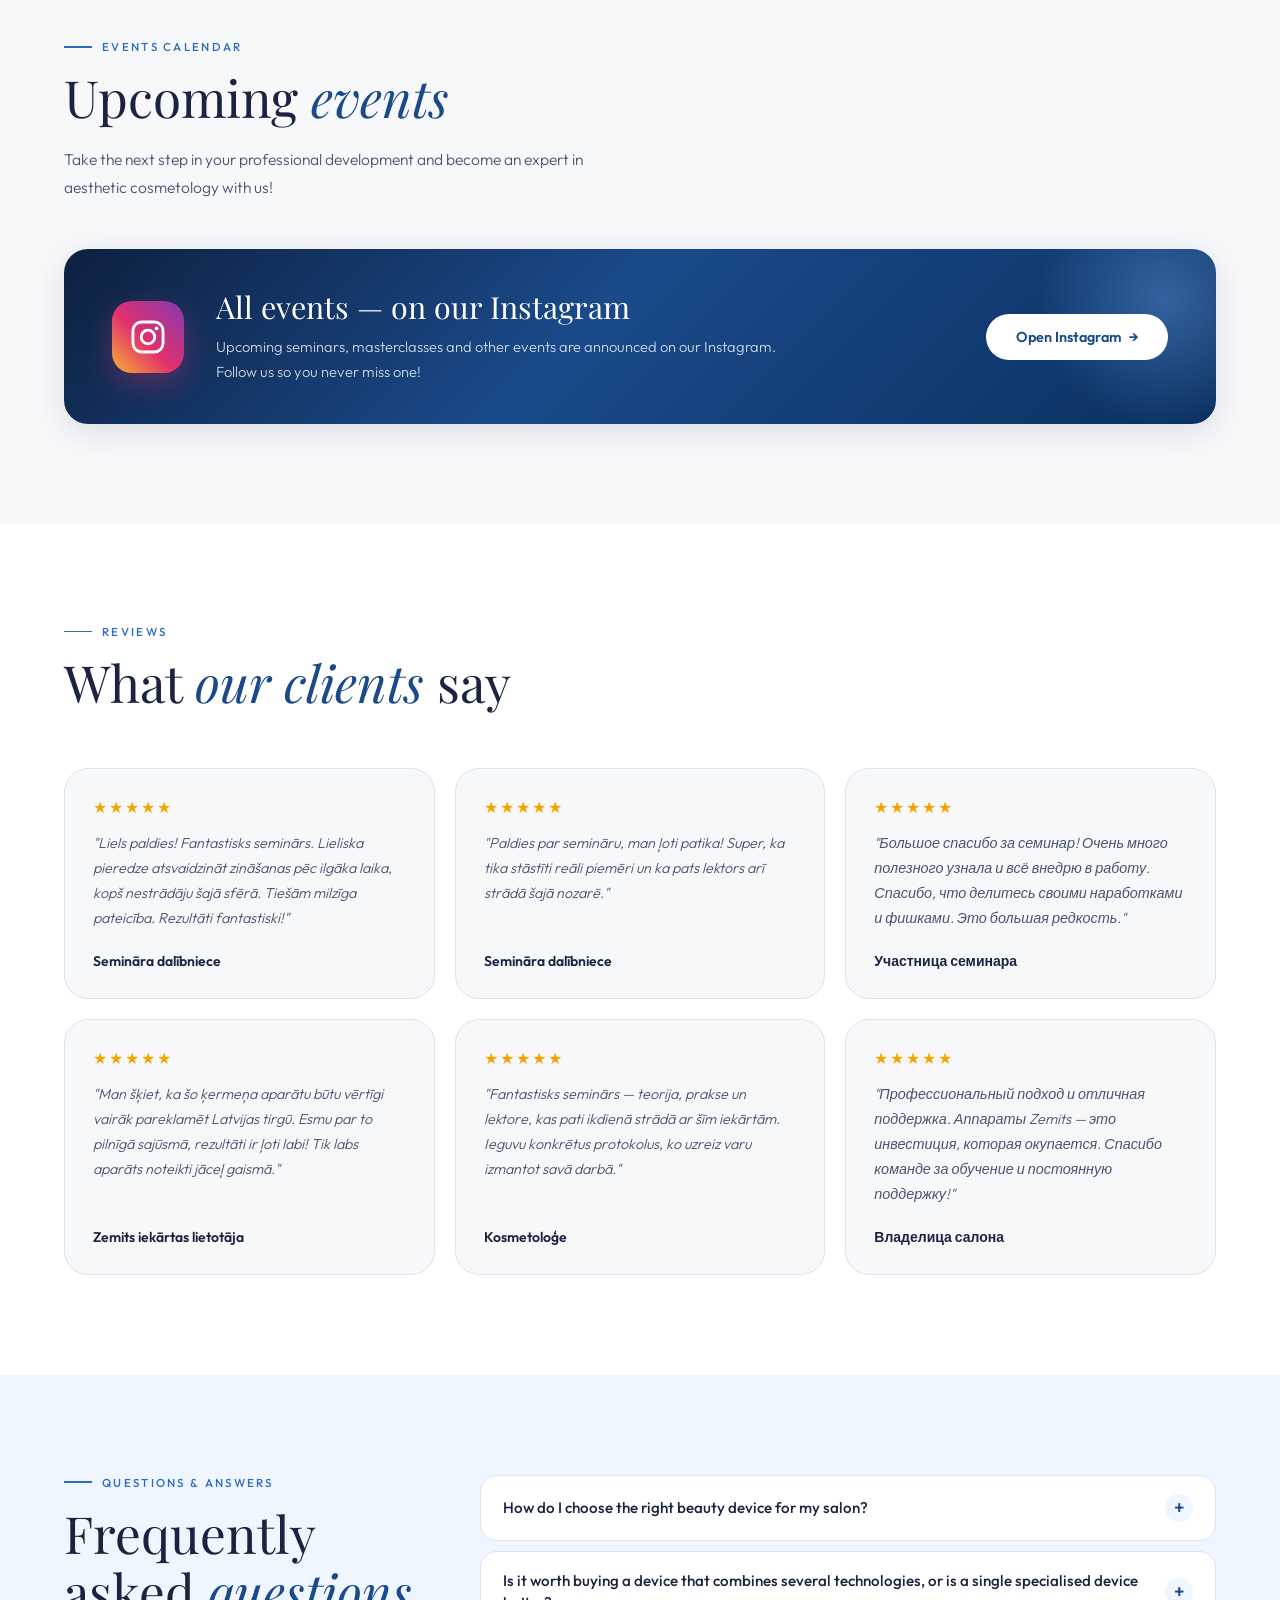
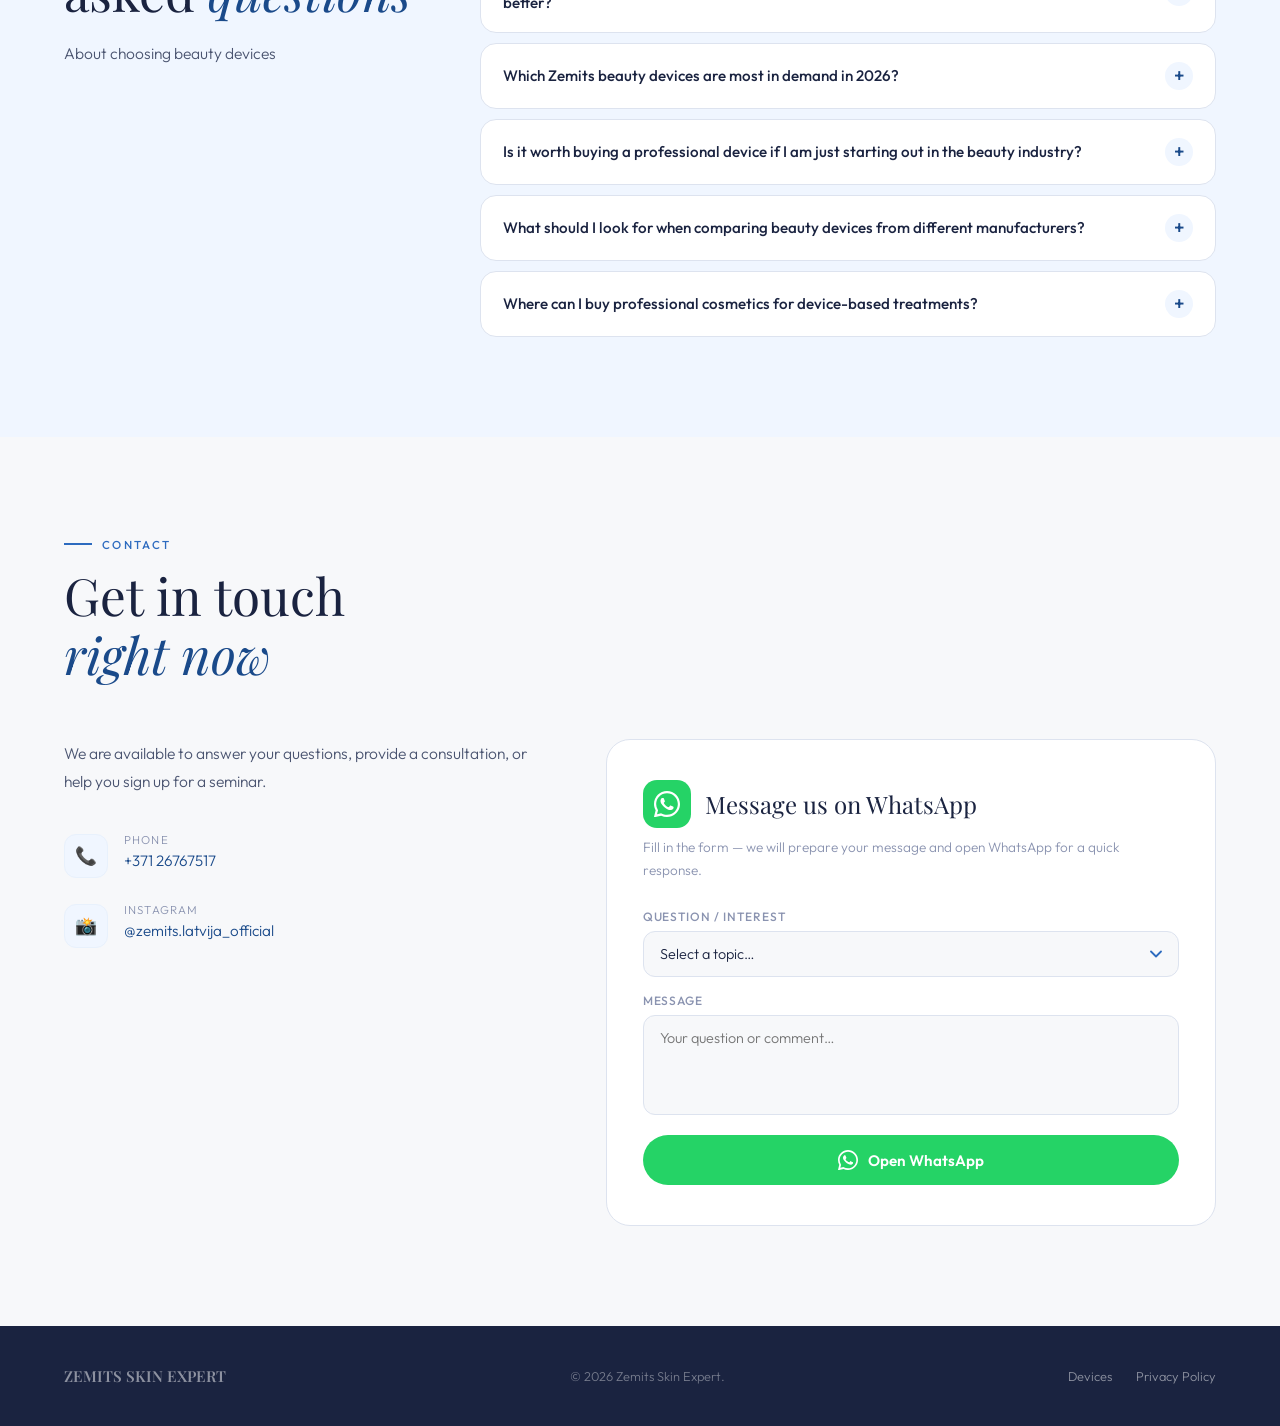
==== commit 6d49087f: "Link preview images and favicon from the Zemits logo - tools/make-images.mjs renders 1200x630 previe" ====
--- a/en/index.html
+++ b/en/index.html
@@ -15,8 +15,19 @@
 <meta property="og:title" content="Zemits Skin Expert — professional cosmetology devices and training">
 <meta property="og:description" content="Zemits Skin Expert is the official Zemits representative in the Baltic states. Professional aesthetic cosmetology devices, training, seminars and service in Latvia.">
 <meta property="og:locale" content="en_US">
+<meta property="og:image" content="https://zemits-latvija.lv/img/og/en-index.png">
+<meta property="og:image:width" content="1200">
+<meta property="og:image:height" content="630">
+<meta property="og:image:alt" content="Zemits Skin Expert — professional cosmetology devices and training">
+<meta name="twitter:card" content="summary_large_image">
+<meta name="twitter:title" content="Zemits Skin Expert — professional cosmetology devices and training">
+<meta name="twitter:description" content="Zemits Skin Expert is the official Zemits representative in the Baltic states. Professional aesthetic cosmetology devices, training, seminars and service in Latvia.">
+<meta name="twitter:image" content="https://zemits-latvija.lv/img/og/en-index.png">
 <meta name="description" content="Zemits Skin Expert is the official Zemits representative in the Baltic states. Professional aesthetic cosmetology devices, training, seminars and service in Latvia.">
-<link rel="icon" type="image/svg+xml" href="data:image/svg+xml,%3Csvg xmlns='http://www.w3.org/2000/svg' viewBox='0 0 64 64'%3E%3Crect width='64' height='64' rx='14' fill='%231a4a8a'/%3E%3Ctext x='32' y='45' font-family='Georgia,serif' font-size='38' font-style='italic' fill='%23ffffff' text-anchor='middle'%3EZ%3C/text%3E%3C/svg%3E">
+<link rel="icon" href="../favicon.ico" sizes="48x48">
+<link rel="apple-touch-icon" href="../apple-touch-icon.png">
+<link rel="manifest" href="../site.webmanifest">
+<meta name="theme-color" content="#1a4a8a">
 <link rel="preconnect" href="https://fonts.googleapis.com">
 <link href="https://fonts.googleapis.com/css2?family=Playfair+Display:ital,wght@0,400;0,500;0,700;1,400;1,500&family=Outfit:wght@300;400;500;600&display=swap" rel="stylesheet">
 <link rel="stylesheet" href="../css/device-modal.css">
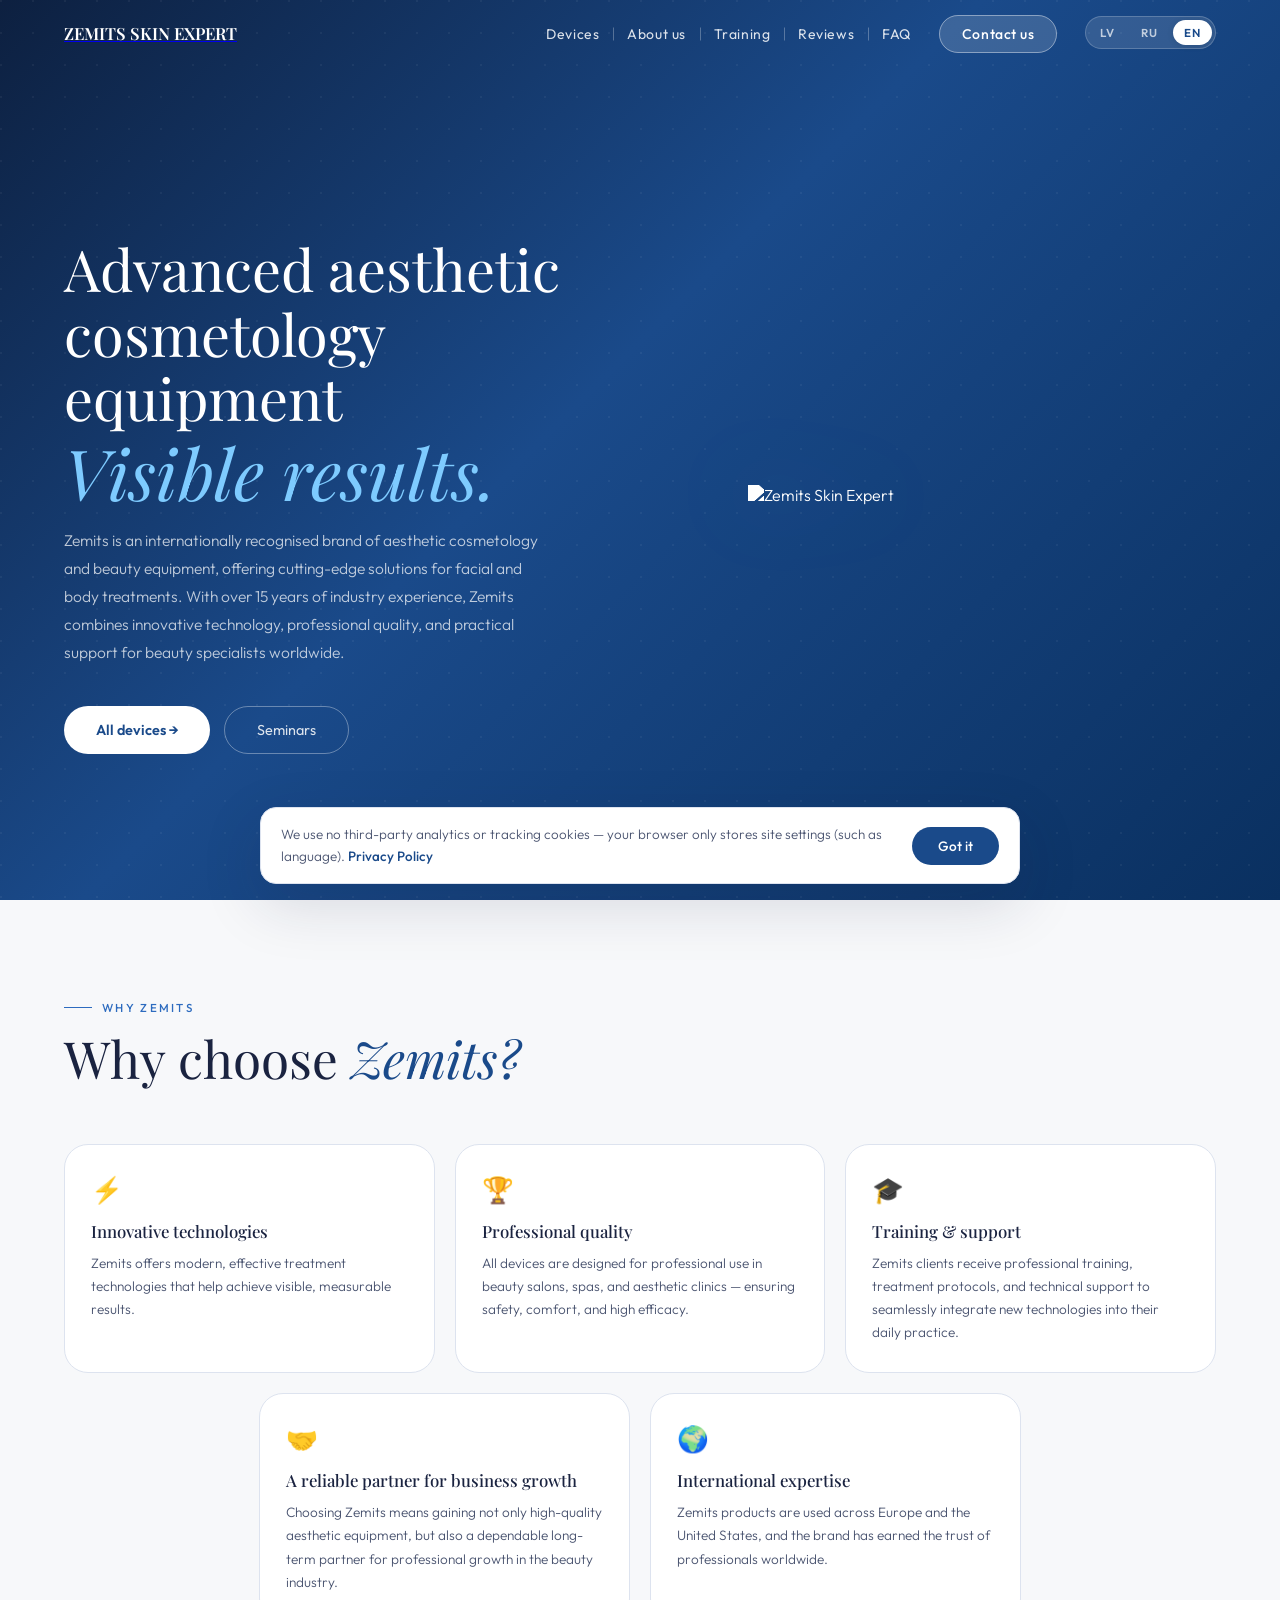
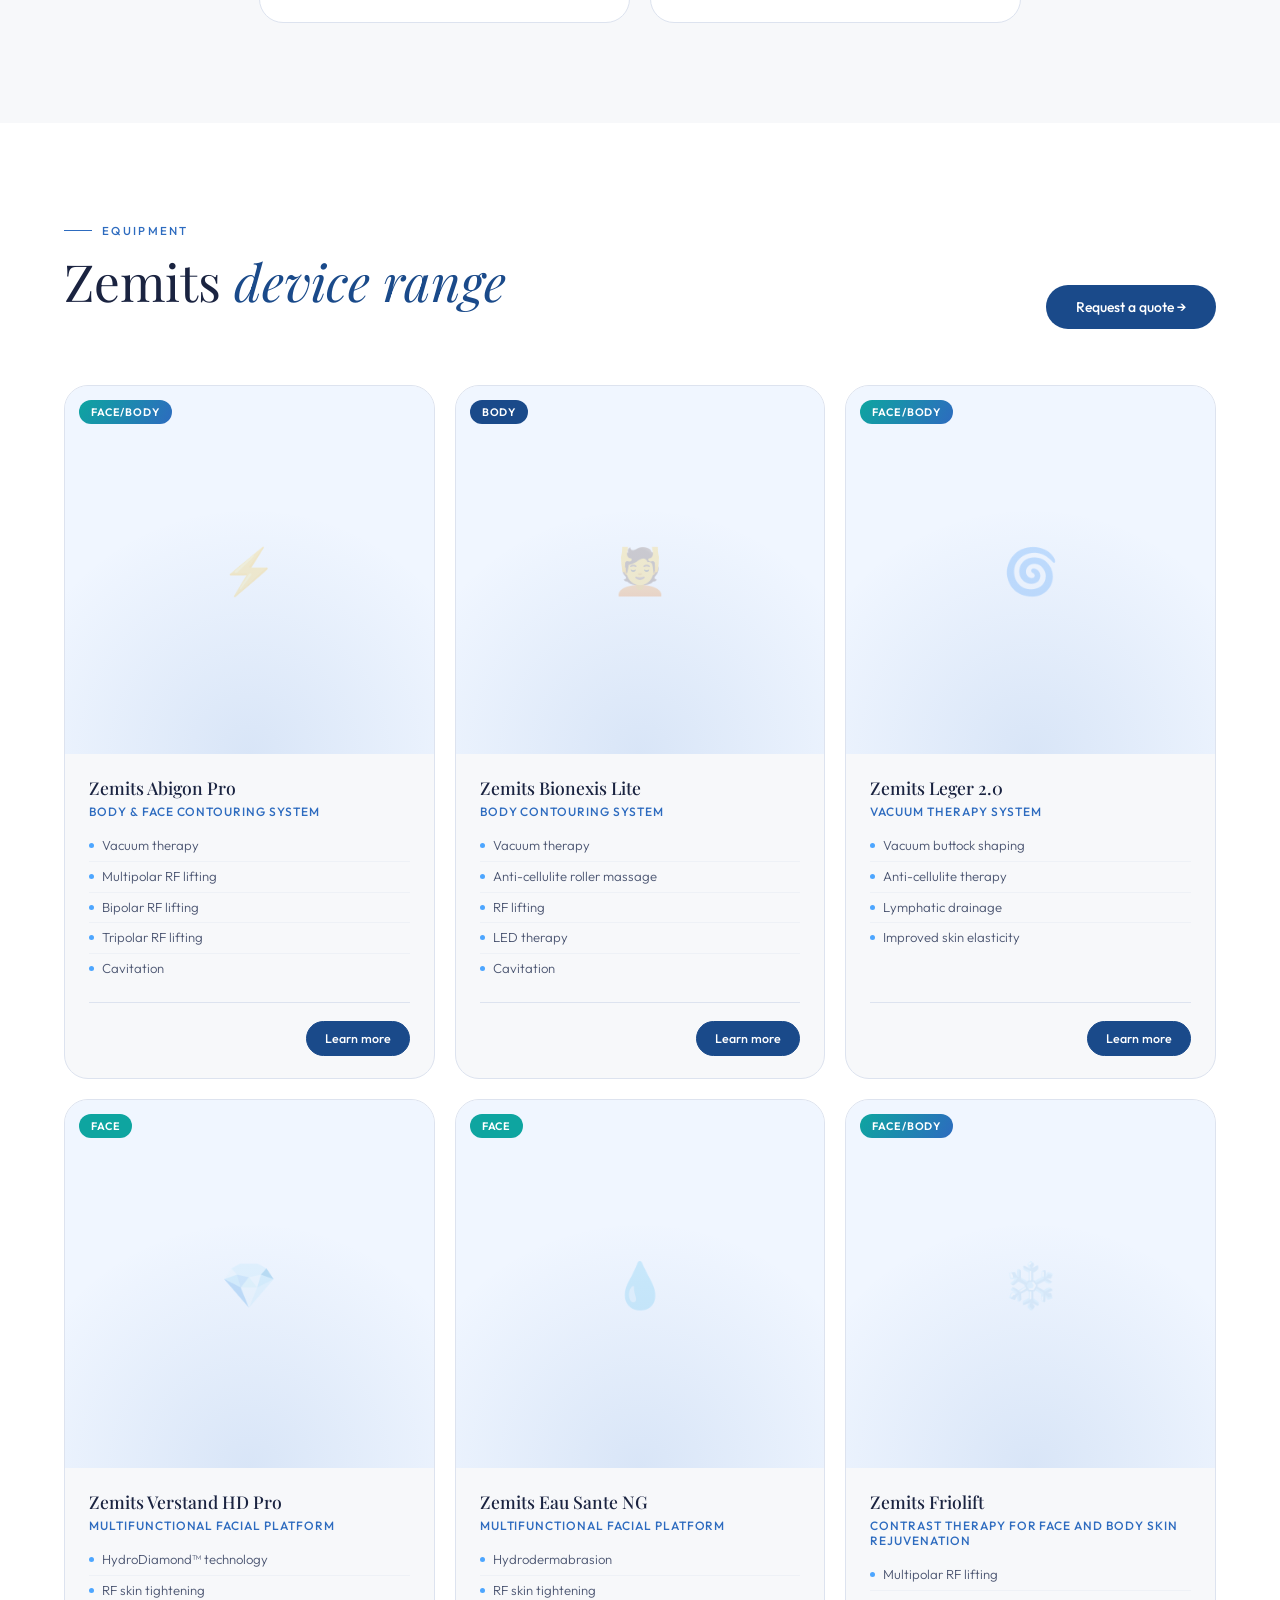
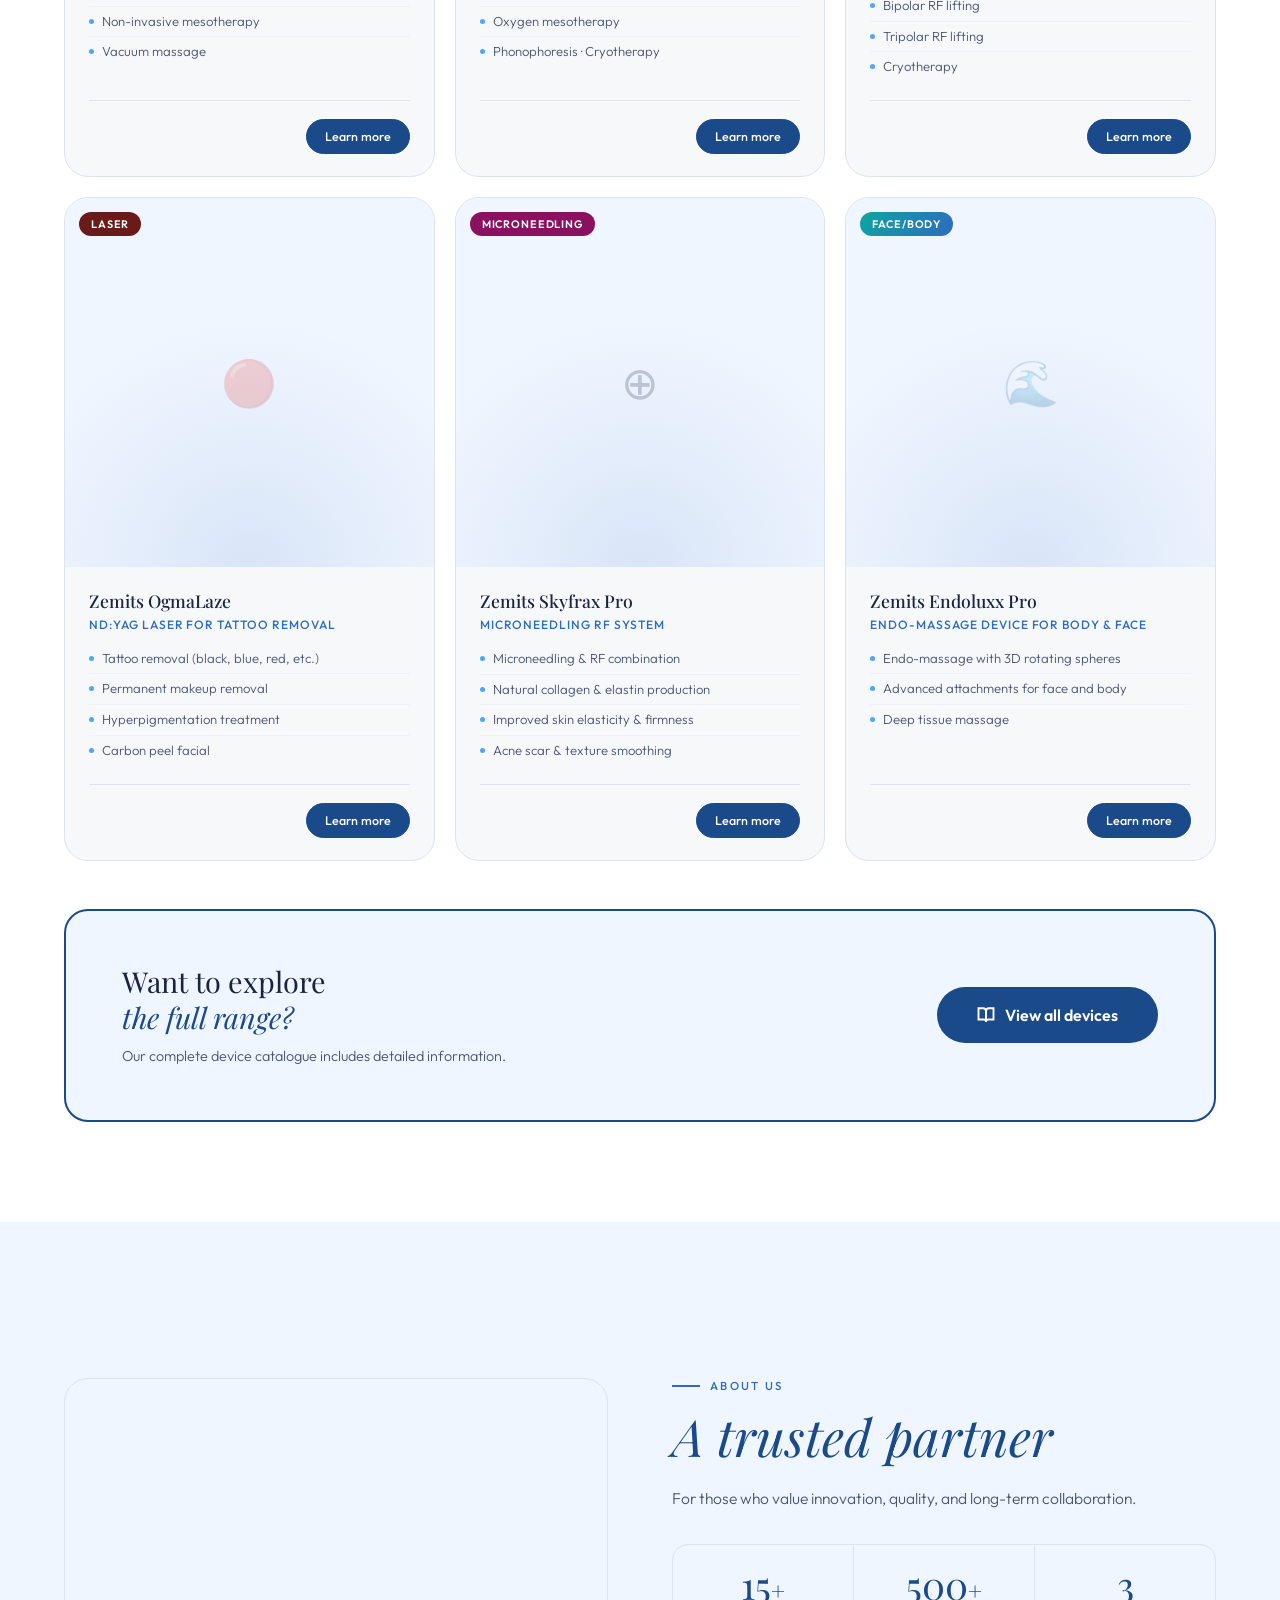
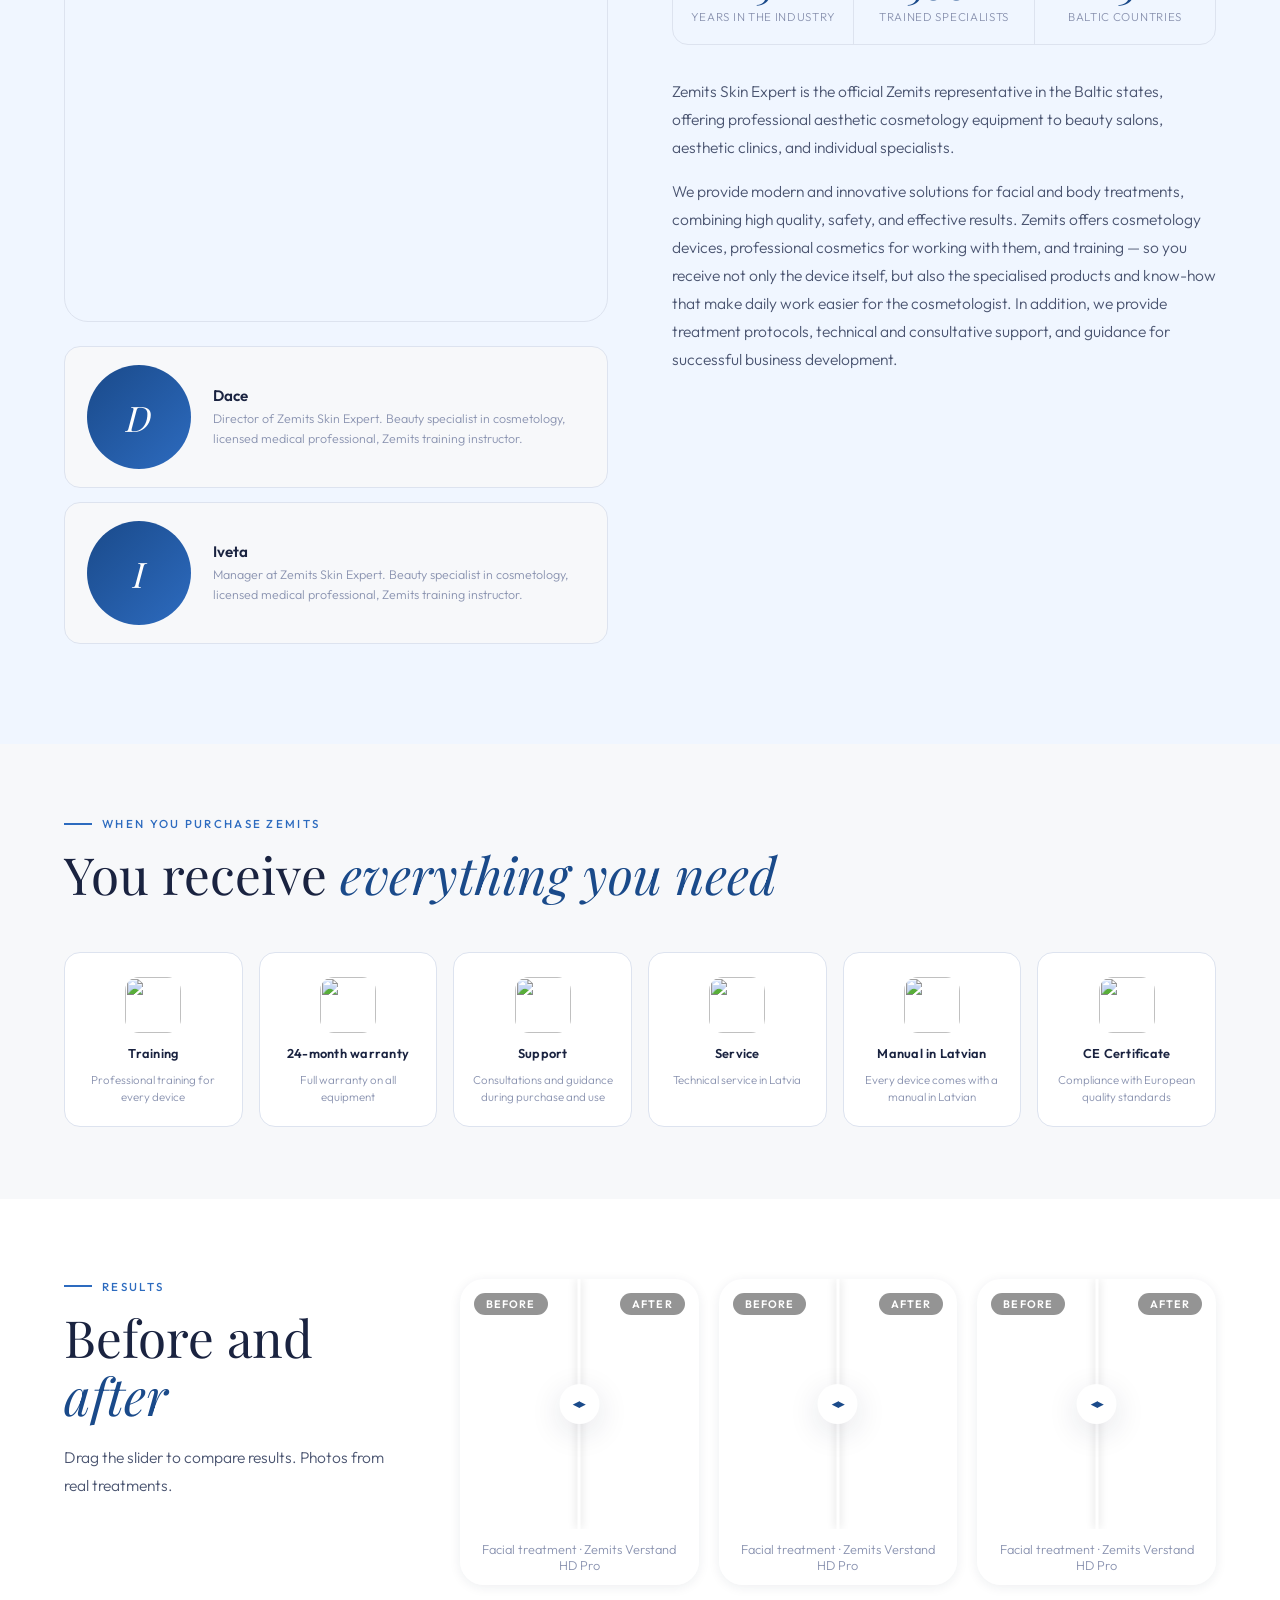
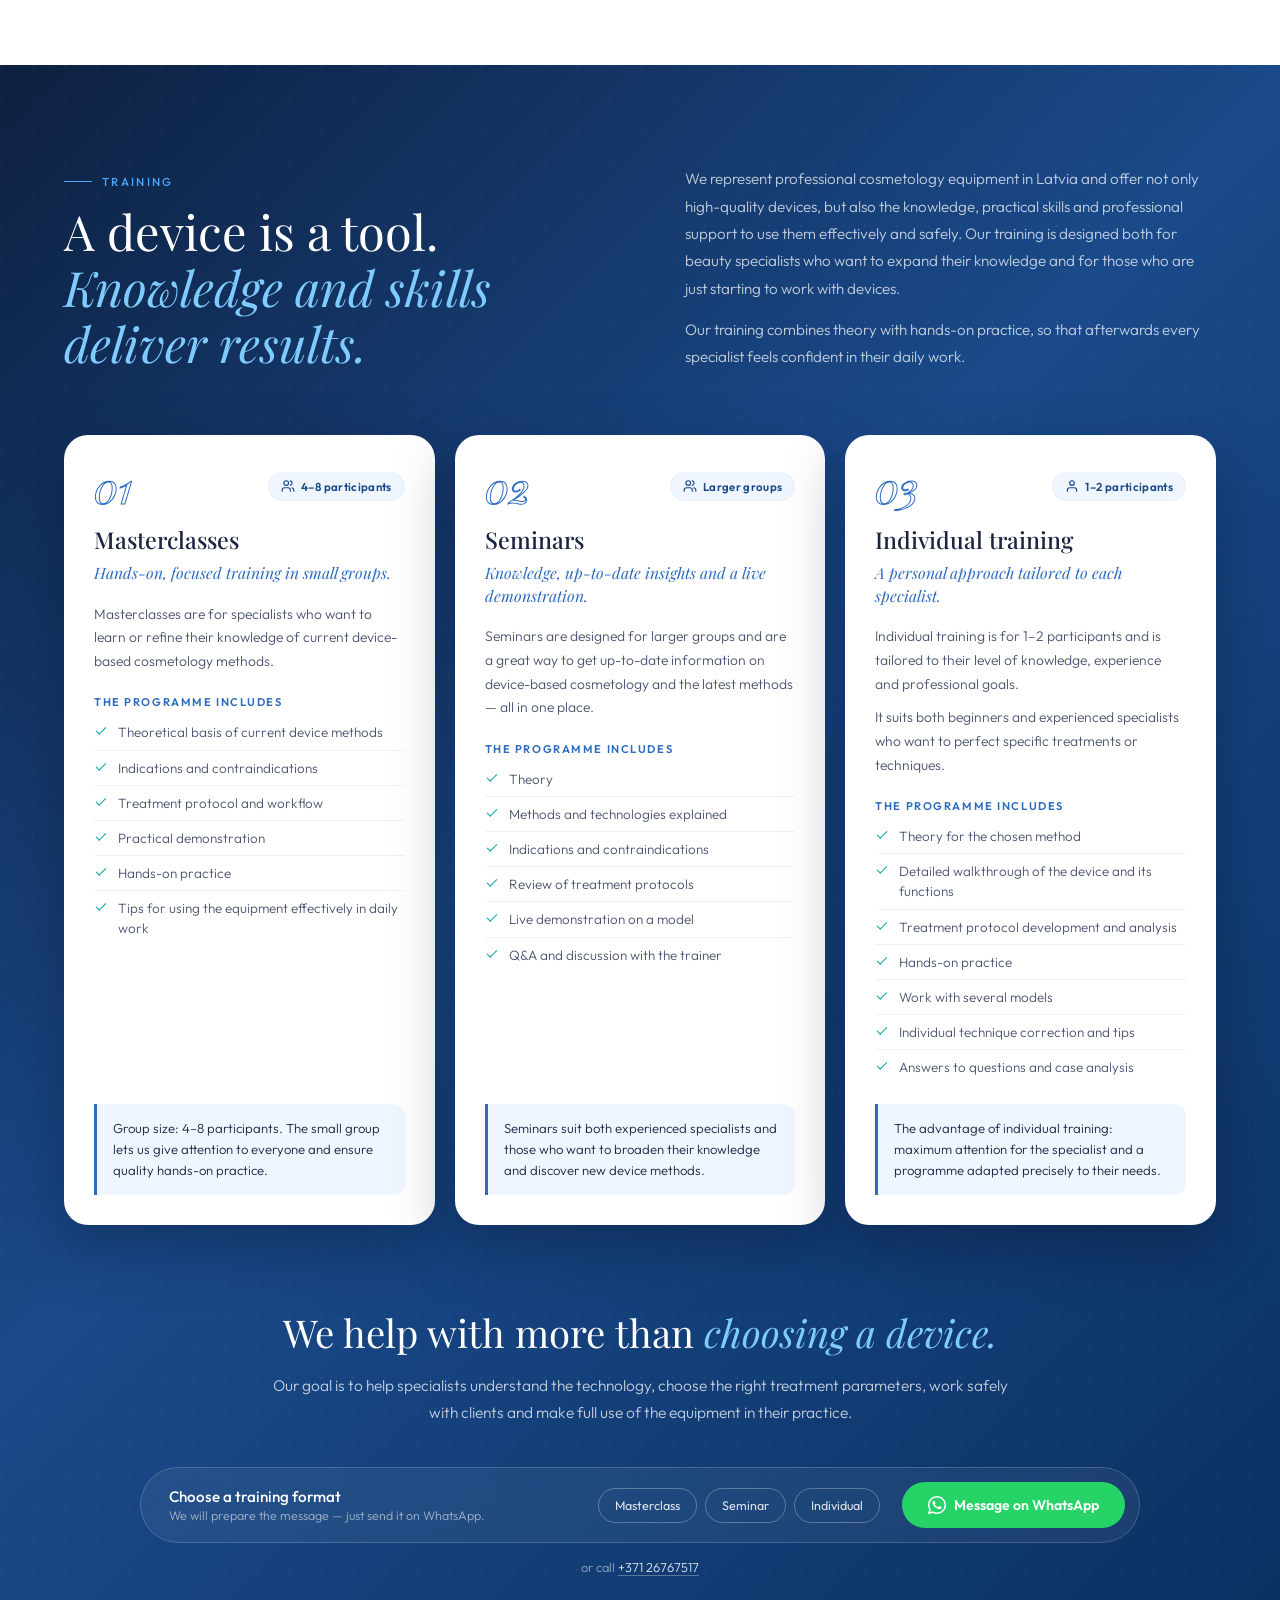
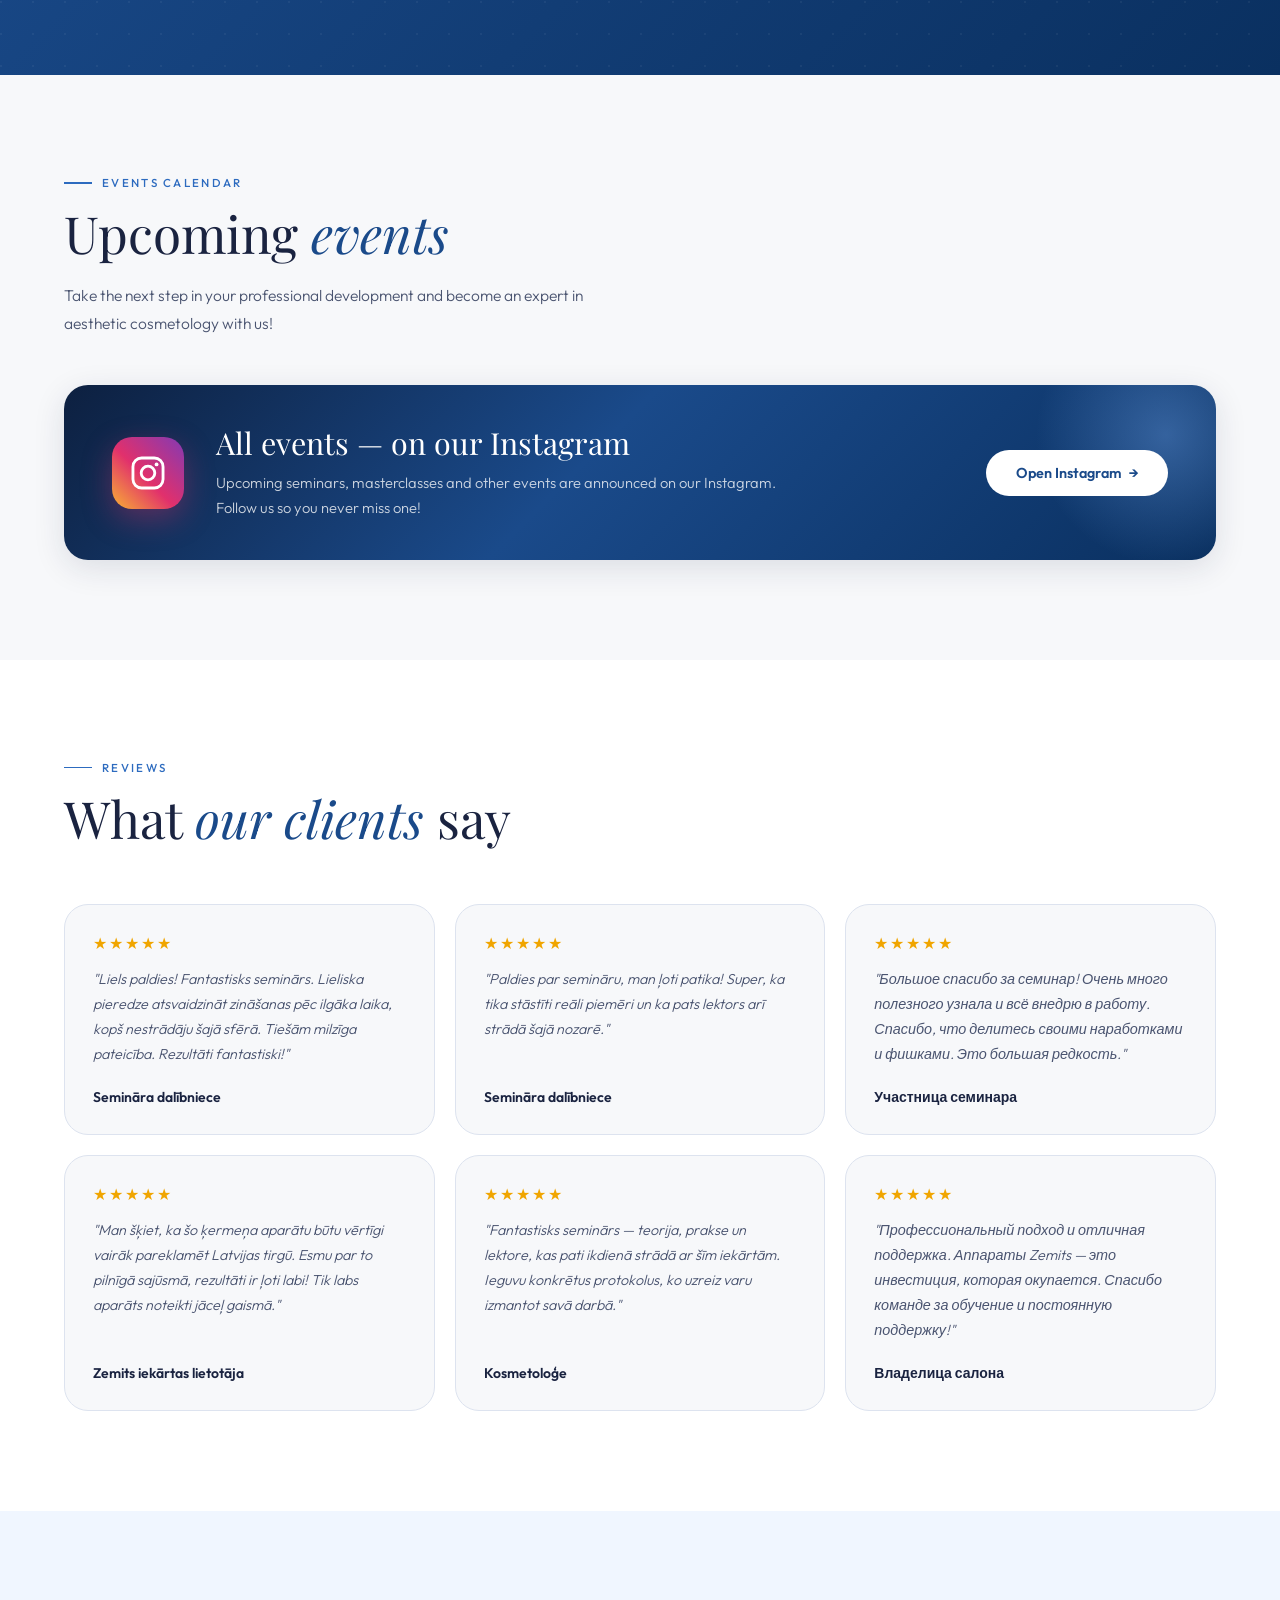
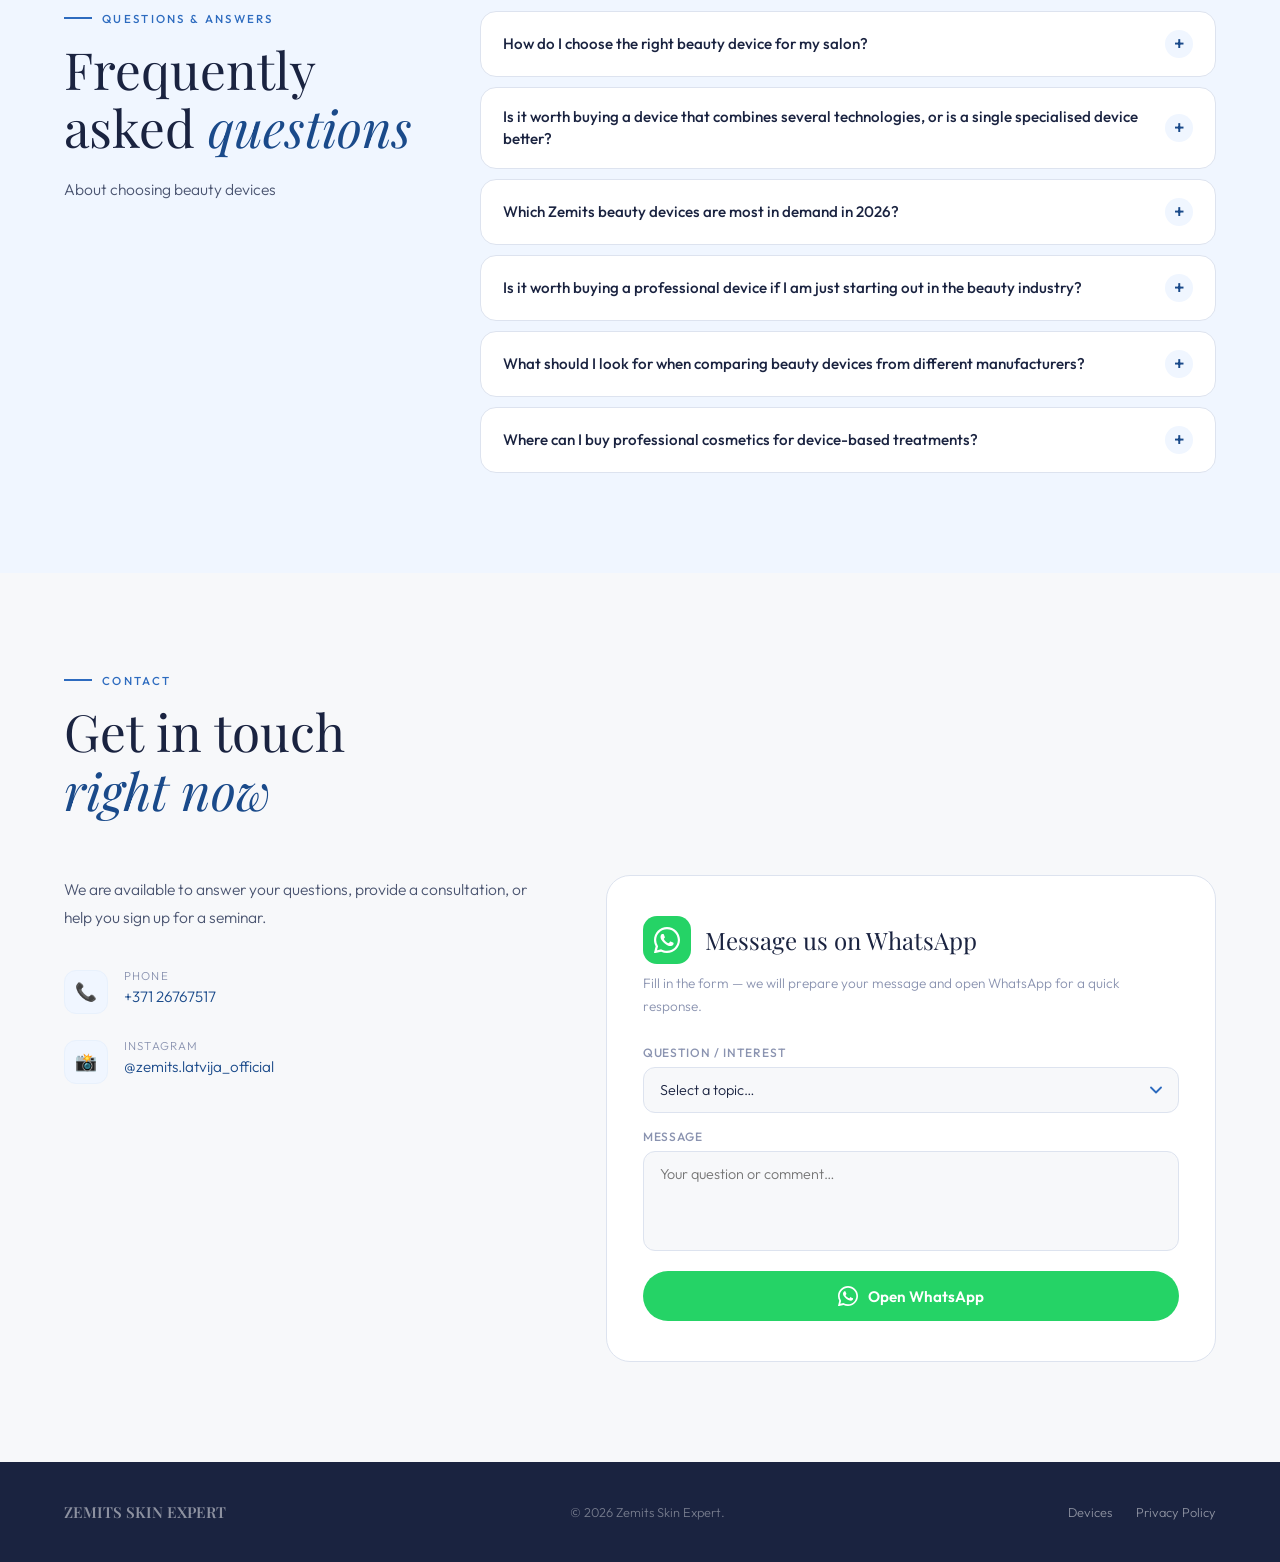
==== commit de44e916: "About photo: square frame, centred Co-Authored-By: Claude Opus 5.5 <noreply@anthropic.com> Claude-Se" ====
--- a/en/index.html
+++ b/en/index.html
@@ -138,7 +138,7 @@
 .about-grid { display: grid; grid-template-columns: 1fr 1fr; gap: 64px; align-items: start; margin-top: 56px; }
 /* Left col: photo + team */
 .about-left { display: flex; flex-direction: column; gap: 24px; }
-.about-photo { width: 100%; aspect-ratio: 4/3; border-radius: var(--radius-lg); background: linear-gradient(135deg, var(--blue-pale), var(--light)); border: 1.5px solid var(--mid); display: flex; flex-direction: column; align-items: center; justify-content: center; gap: 12px; color: var(--text-muted); font-size: .85rem; overflow: hidden; position: relative; }
+.about-photo { width: 100%; aspect-ratio: 1/1; max-width: 640px; margin-inline: auto; border-radius: var(--radius-lg); background: linear-gradient(135deg, var(--blue-pale), var(--light)); border: 1.5px solid var(--mid); display: flex; flex-direction: column; align-items: center; justify-content: center; gap: 12px; color: var(--text-muted); font-size: .85rem; overflow: hidden; position: relative; }
 /* Right col: heading + stats + text */
 .about-right { display: flex; flex-direction: column; gap: 32px; }
 .about-stats-row { display: flex; gap: 0; border: 1.5px solid var(--mid); border-radius: var(--radius); overflow: hidden; }
@@ -729,7 +729,7 @@
   <div class="about-grid">
     <!-- LEFT: photo + team cards -->
     <div class="about-left">
-      <div class="about-photo reveal reveal-delay-1" style="background-image:url('https://ik.imagekit.io/xwsgpirygo/Zemits/Komanda/team.jpeg?tr=w-1200');background-size:cover;background-position:center top;">
+      <div class="about-photo reveal reveal-delay-1" style="background-image:url('https://ik.imagekit.io/xwsgpirygo/Zemits/Komanda/team.jpeg?tr=w-1200');background-size:cover;background-position:center center;">
       </div>
       <div class="team-cards">
         <div class="team-card reveal reveal-delay-2">
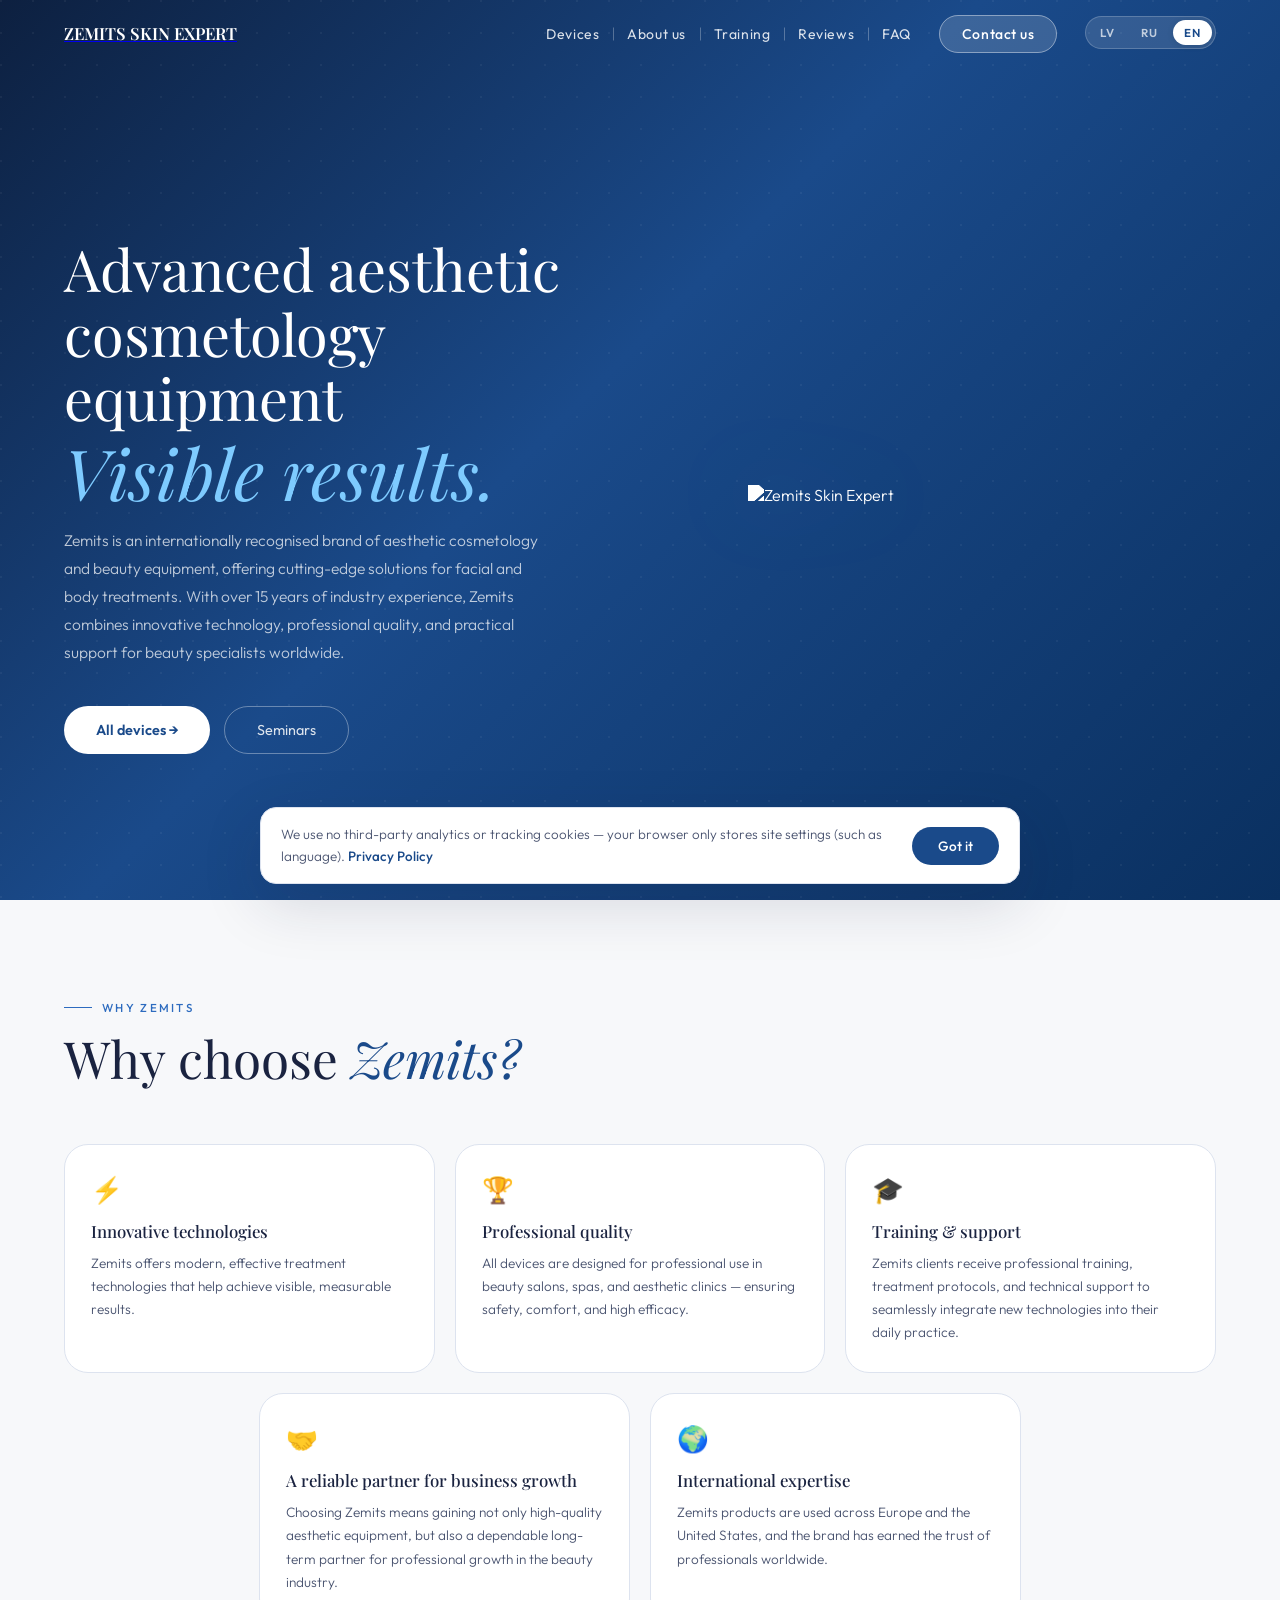
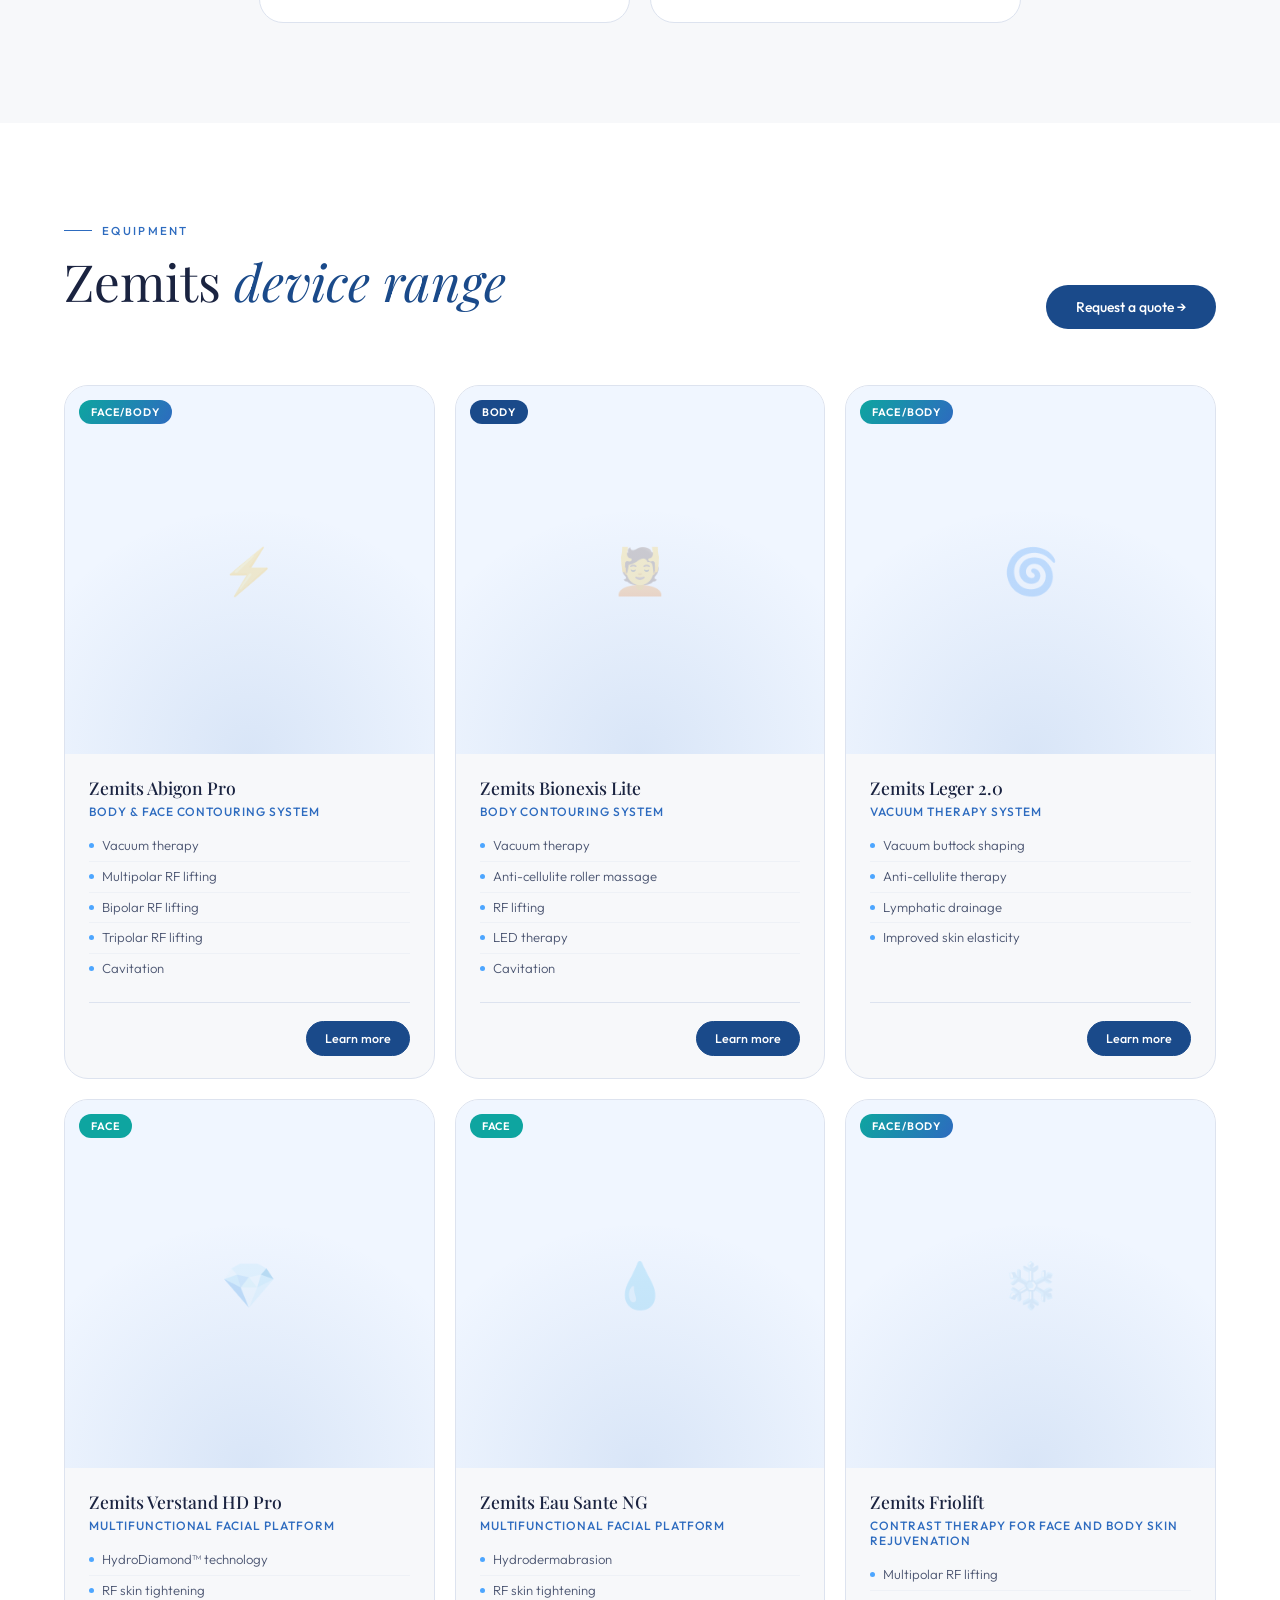
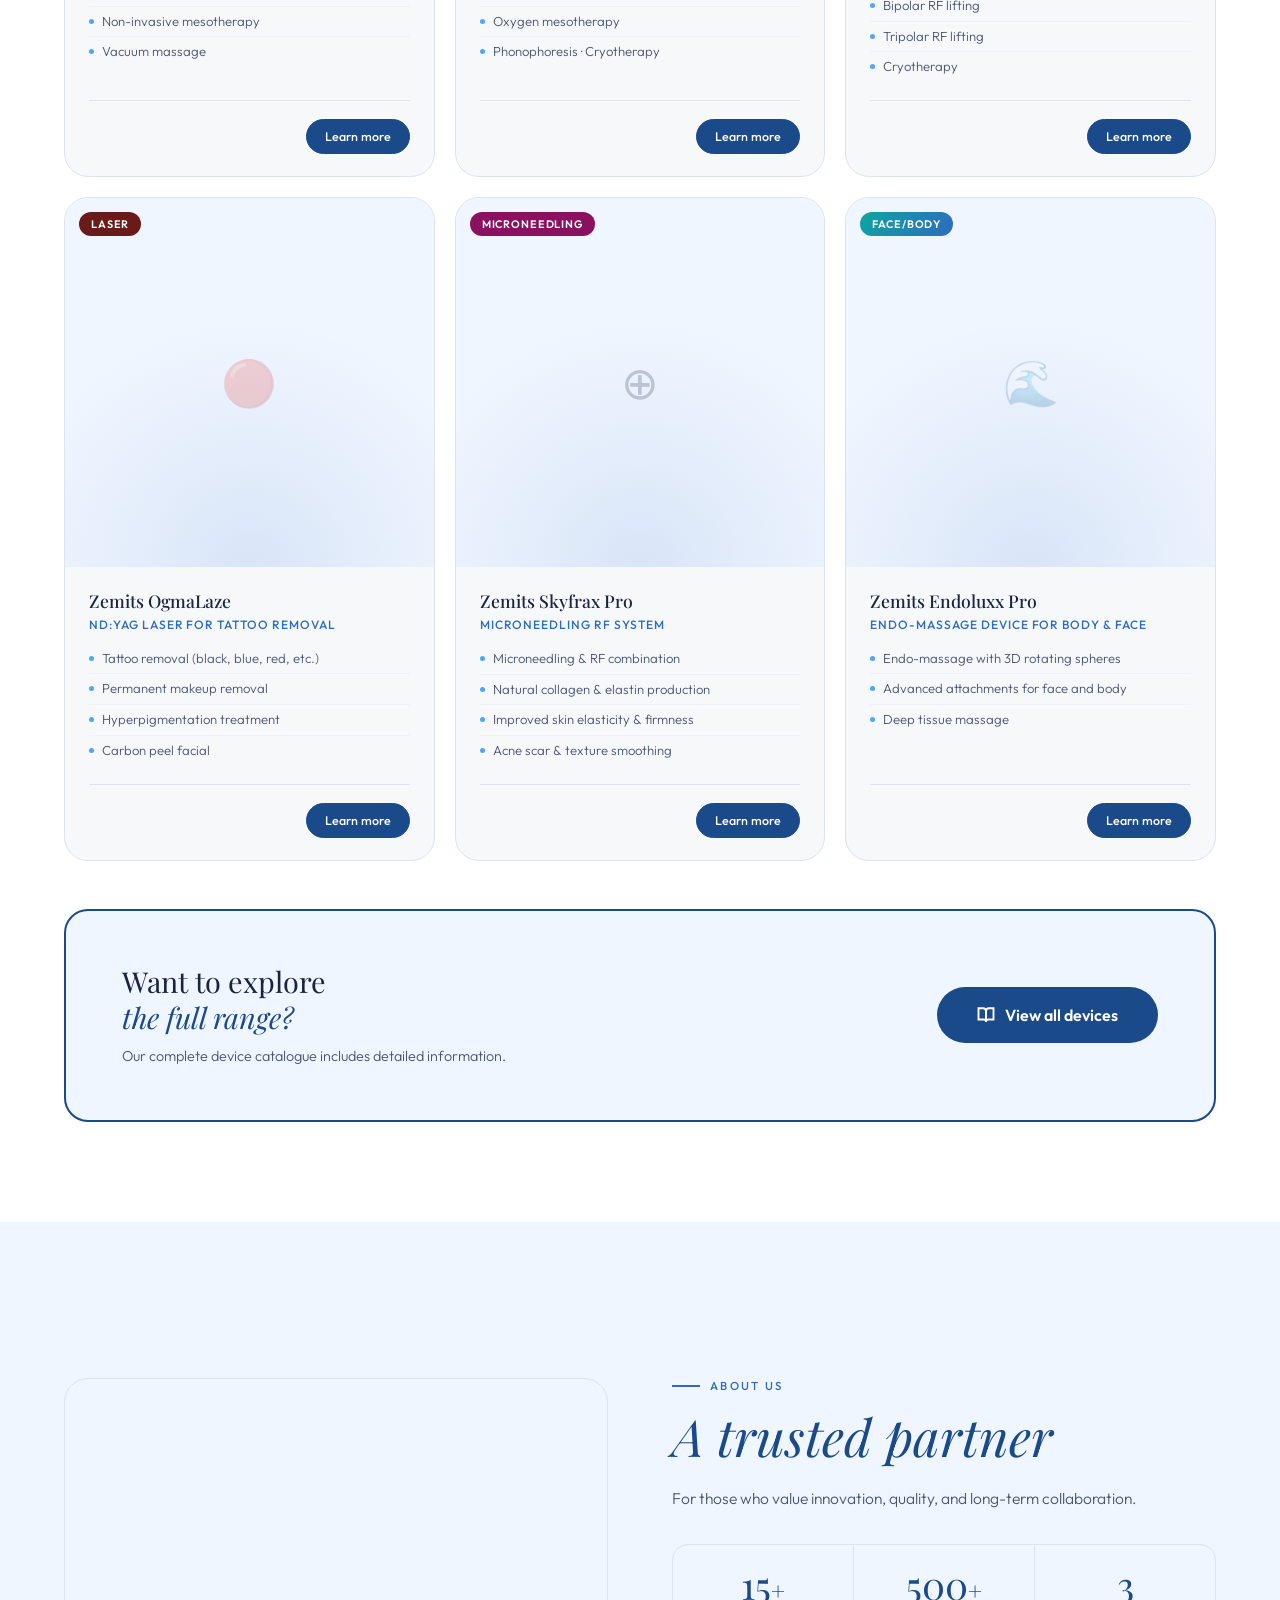
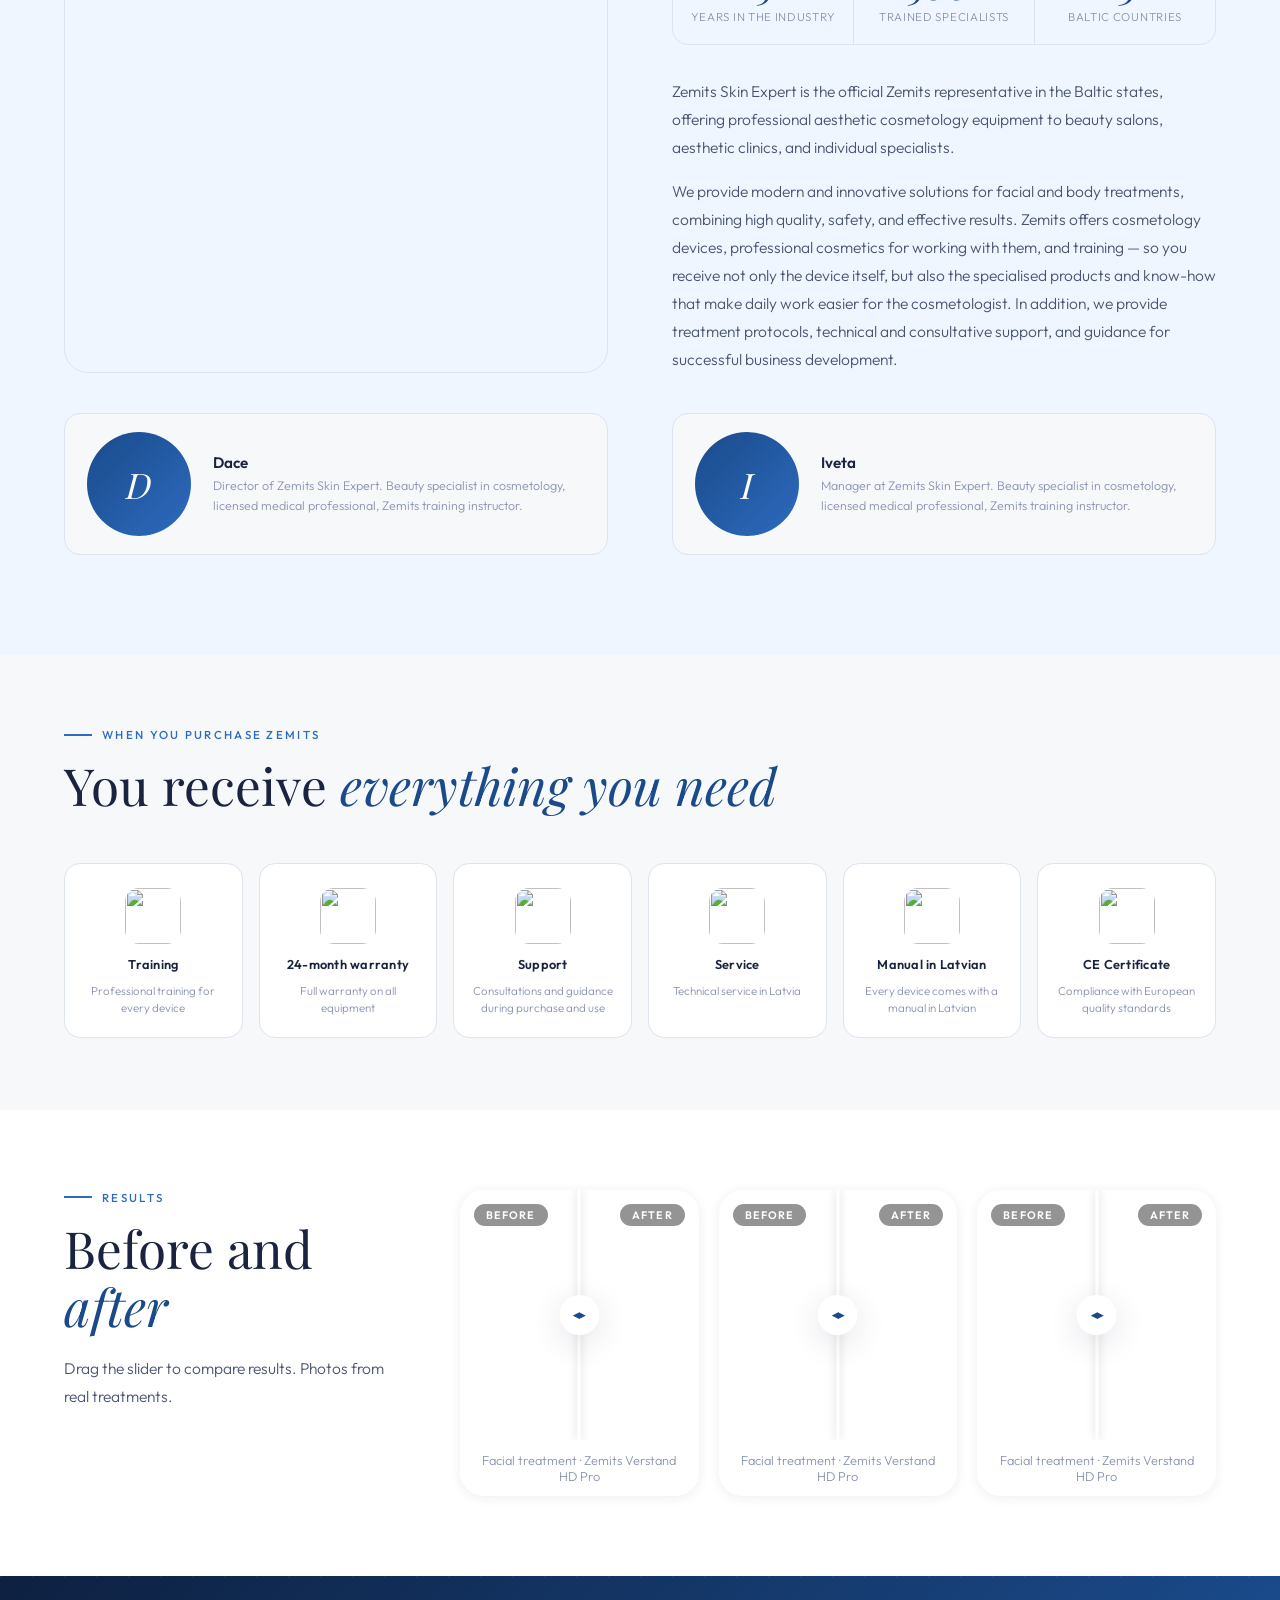
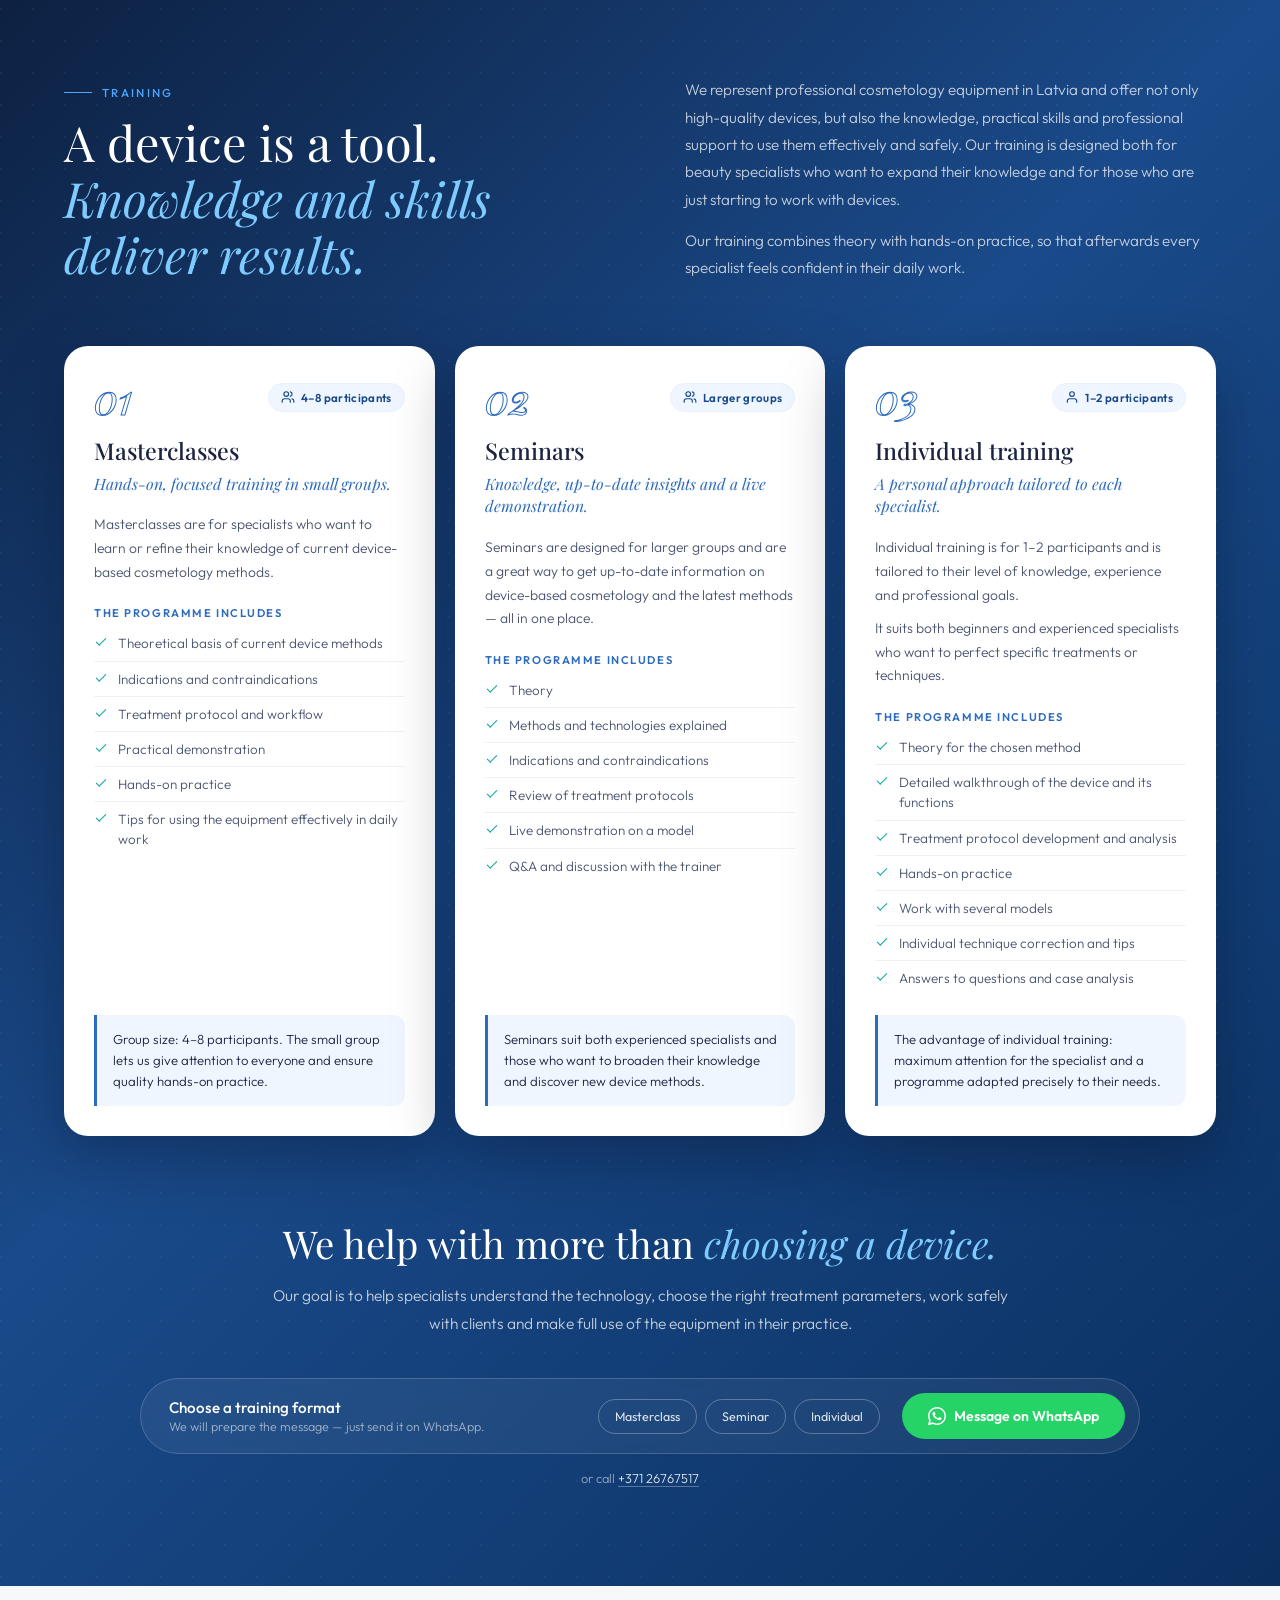
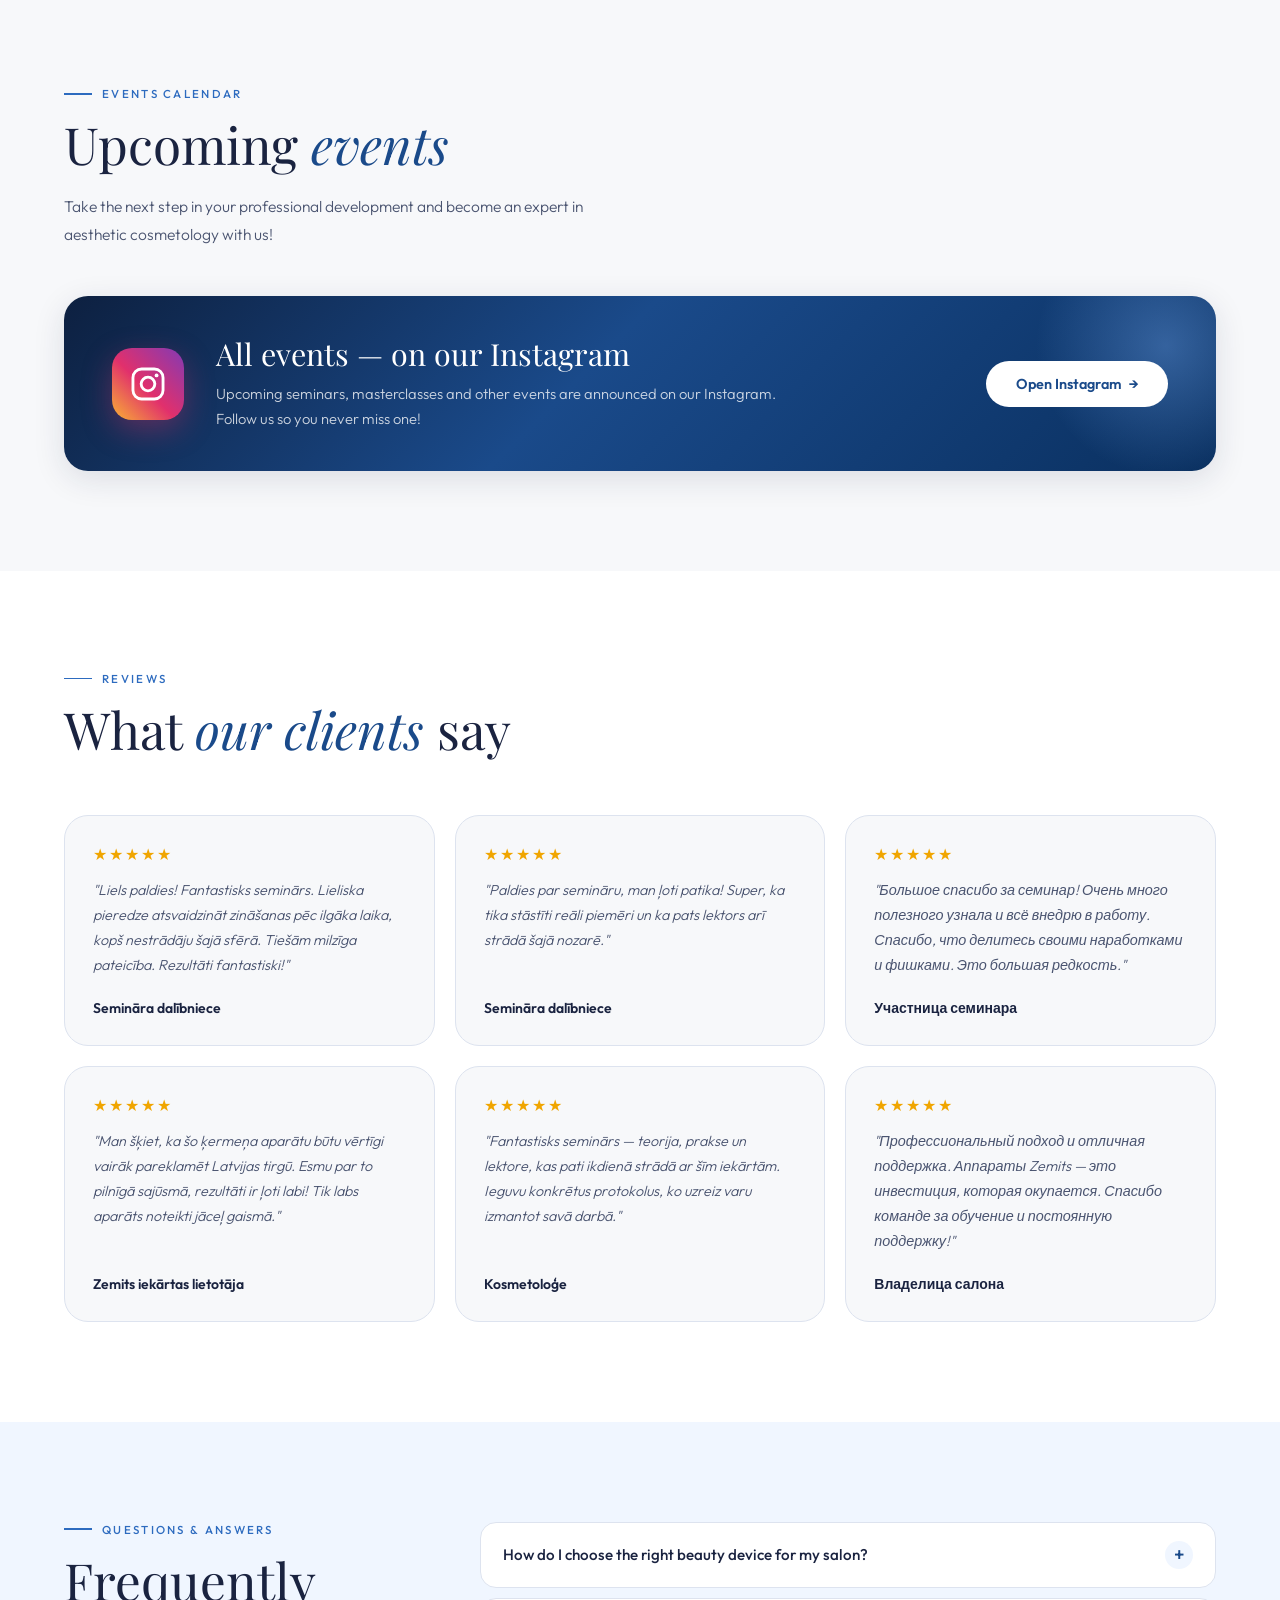
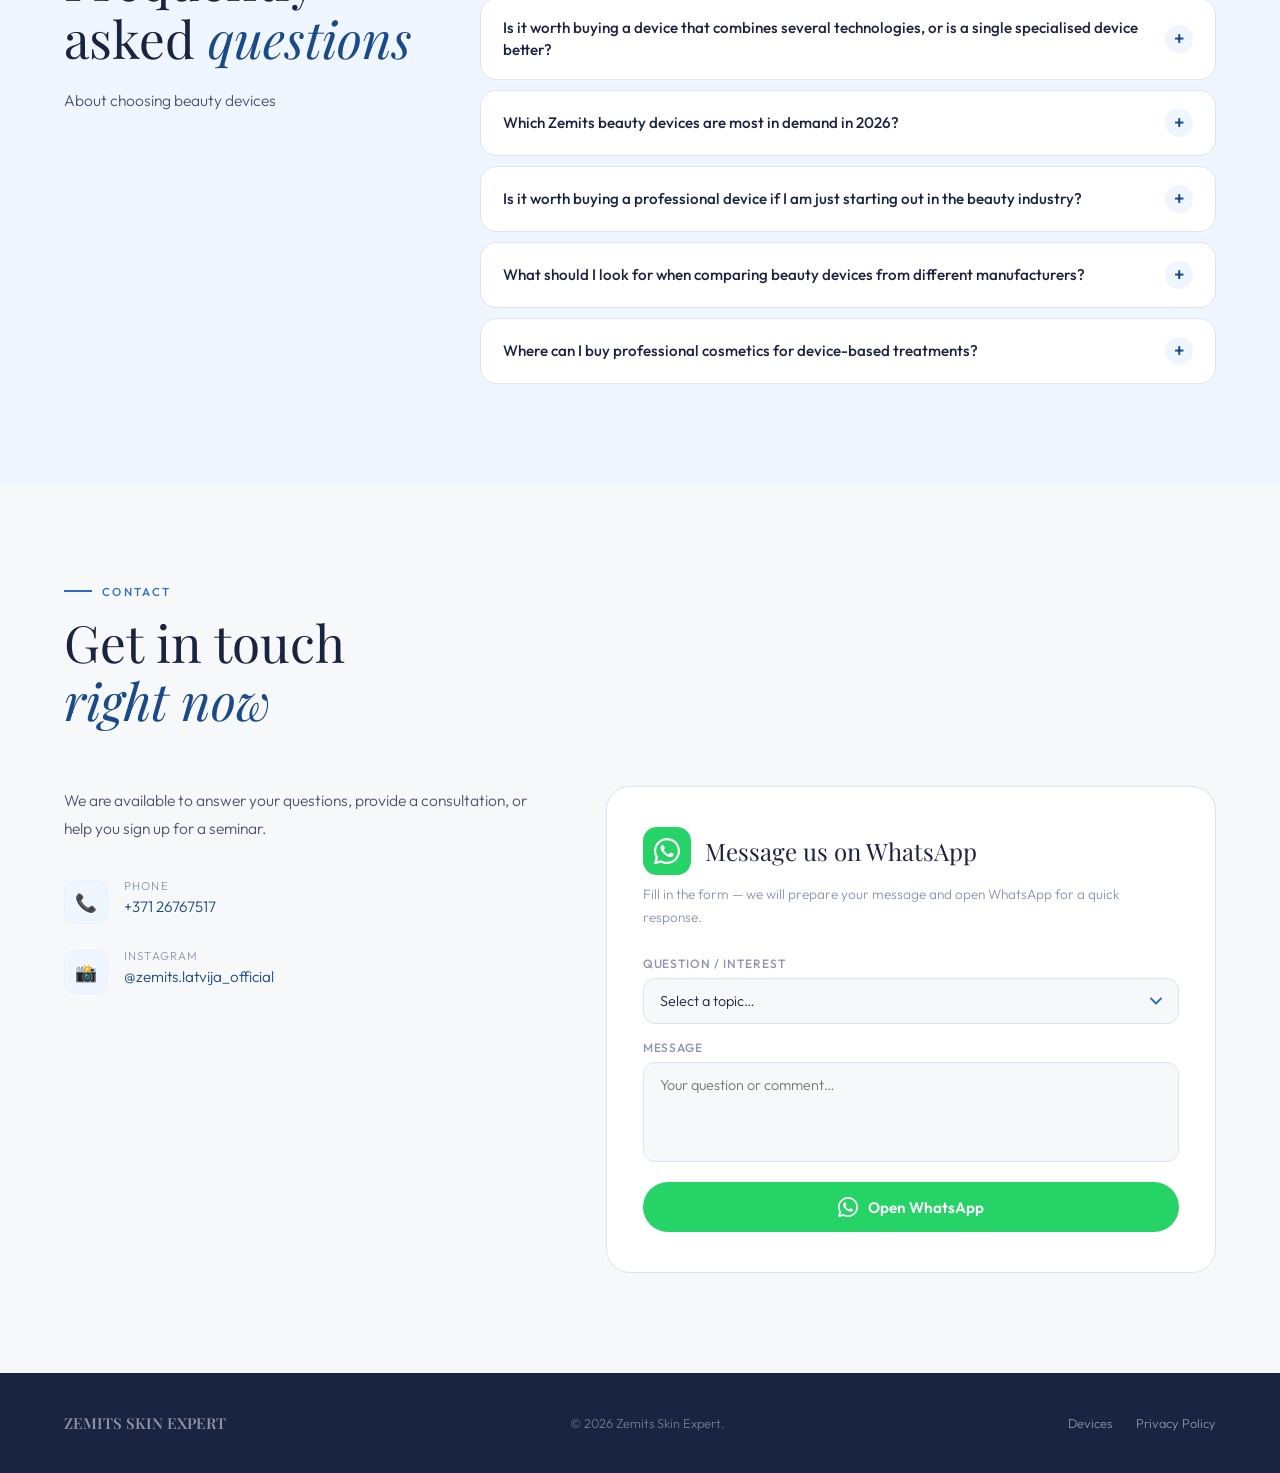
==== commit 1a4830da: "About block: align text and team cards to the square photo Photo and text column now share one row a" ====
--- a/en/index.html
+++ b/en/index.html
@@ -135,12 +135,13 @@
 
 /* ── ABOUT ── */
 #about { background: var(--blue-ultra); }
-.about-grid { display: grid; grid-template-columns: 1fr 1fr; gap: 64px; align-items: start; margin-top: 56px; }
+.about-grid { display: grid; grid-template-columns: 1fr 1fr; gap: 40px 64px; align-items: stretch; margin-top: 56px; }
 /* Left col: photo + team */
-.about-left { display: flex; flex-direction: column; gap: 24px; }
-.about-photo { width: 100%; aspect-ratio: 1/1; max-width: 640px; margin-inline: auto; border-radius: var(--radius-lg); background: linear-gradient(135deg, var(--blue-pale), var(--light)); border: 1.5px solid var(--mid); display: flex; flex-direction: column; align-items: center; justify-content: center; gap: 12px; color: var(--text-muted); font-size: .85rem; overflow: hidden; position: relative; }
+.about-left { display: flex; flex-direction: column; }
+/* square photo; grows taller only when the text column is taller, so both columns end level */
+.about-photo { flex: 1 0 auto; width: 100%; aspect-ratio: 1/1; max-width: 640px; margin-inline: auto; border-radius: var(--radius-lg); background: linear-gradient(135deg, var(--blue-pale), var(--light)); border: 1.5px solid var(--mid); display: flex; flex-direction: column; align-items: center; justify-content: center; gap: 12px; color: var(--text-muted); font-size: .85rem; overflow: hidden; position: relative; }
 /* Right col: heading + stats + text */
-.about-right { display: flex; flex-direction: column; gap: 32px; }
+.about-right { display: flex; flex-direction: column; justify-content: space-between; gap: 32px; }
 .about-stats-row { display: flex; gap: 0; border: 1.5px solid var(--mid); border-radius: var(--radius); overflow: hidden; }
 .about-stat { flex: 1; padding: 20px 16px; text-align: center; border-right: 1px solid var(--mid); }
 .about-stat:last-child { border-right: none; }
@@ -148,7 +149,8 @@
 .stat-num span { font-size: 1.5rem; }
 .stat-desc { font-size: .72rem; color: var(--text-muted); letter-spacing: .06em; text-transform: uppercase; margin-top: 5px; }
 .about-intro { font-size: .975rem; color: var(--text-soft); line-height: 1.8; }
-.team-cards { display: flex; flex-direction: column; gap: 14px; }
+/* Team row under photo + text: one card under each column */
+.team-cards { grid-column: 1 / -1; display: grid; grid-template-columns: 1fr 1fr; gap: 14px 64px; }
 .team-card { display: flex; gap: 22px; align-items: center; background: var(--off-white); border: 1.5px solid var(--mid); border-radius: var(--radius); padding: 18px 22px; transition: border-color .3s, box-shadow .3s, transform .3s; }
 .team-card:hover { border-color: var(--blue-mid); box-shadow: var(--shadow-sm); transform: translateX(4px); }
 .team-avatar { width: 104px; height: 104px; border-radius: 50%; flex-shrink: 0; object-fit: cover; border: 3px solid var(--white); box-shadow: 0 0 0 1.5px var(--mid), var(--shadow-sm); }
@@ -430,6 +432,8 @@
   /* stacked: heading first, then photo, team, stats and text */
   .about-left, .about-right { display: contents; }
   .about-head { order: -1; }
+  .about-stats-row, .about-text { order: 1; }
+  .team-cards { grid-template-columns: 1fr; }
   .equipment-grid { grid-template-columns: 1fr 1fr; }
   .reviews-grid { grid-template-columns: 1fr 1fr; }
   .contacts-grid { grid-template-columns: 1fr; gap: 40px; }
@@ -727,27 +731,9 @@
 <!-- ABOUT -->
 <section id="about">
   <div class="about-grid">
-    <!-- LEFT: photo + team cards -->
+    <!-- LEFT: photo -->
     <div class="about-left">
       <div class="about-photo reveal reveal-delay-1" style="background-image:url('https://ik.imagekit.io/xwsgpirygo/Zemits/Komanda/team.jpeg?tr=w-1200');background-size:cover;background-position:center center;">
-      </div>
-      <div class="team-cards">
-        <div class="team-card reveal reveal-delay-2">
-          <img src="https://ik.imagekit.io/xwsgpirygo/Zemits/Komanda/1.png?tr=w-320" alt="Dace" class="team-avatar"
-               onerror="this.outerHTML='<div style=\'width:104px;height:104px;border-radius:50%;background:linear-gradient(135deg,#1a4a8a,#2d6bbf);flex-shrink:0;display:flex;align-items:center;justify-content:center;font-family:Playfair Display,serif;font-size:2.2rem;color:white;font-style:italic\'>D</div>'">
-          <div>
-            <div class="team-name">Dace</div>
-            <div class="team-role" data-i18n="dace_role">Director of Zemits Skin Expert. Beauty specialist in cosmetology, licensed medical professional, Zemits training instructor.</div>
-          </div>
-        </div>
-        <div class="team-card reveal reveal-delay-3">
-          <img src="https://ik.imagekit.io/xwsgpirygo/Zemits/Komanda/2.png?tr=w-320" alt="Iveta" class="team-avatar"
-               onerror="this.outerHTML='<div style=\'width:104px;height:104px;border-radius:50%;background:linear-gradient(135deg,#1a4a8a,#2d6bbf);flex-shrink:0;display:flex;align-items:center;justify-content:center;font-family:Playfair Display,serif;font-size:2.2rem;color:white;font-style:italic\'>I</div>'">
-          <div>
-            <div class="team-name">Iveta</div>
-            <div class="team-role" data-i18n="iveta_role">Manager at Zemits Skin Expert. Beauty specialist in cosmetology, licensed medical professional, Zemits training instructor.</div>
-          </div>
-        </div>
       </div>
     </div>
 
@@ -774,9 +760,29 @@
         </div>
       </div>
 
-      <div class="reveal reveal-delay-2">
+      <div class="about-text reveal reveal-delay-2">
         <p class="about-intro" data-i18n="about_p1">Zemits Skin Expert is the official Zemits representative in the Baltic states, offering professional aesthetic cosmetology equipment to beauty salons, aesthetic clinics, and individual specialists.</p>
         <p class="about-intro" style="margin-top:16px;" data-i18n="about_p2">We provide modern and innovative solutions for facial and body treatments, combining high quality, safety, and effective results. Zemits offers cosmetology devices, professional cosmetics for working with them, and training — so you receive not only the device itself, but also the specialised products and know-how that make daily work easier for the cosmetologist. In addition, we provide treatment protocols, technical and consultative support, and guidance for successful business development.</p>
+      </div>
+    </div>
+
+    <!-- team cards: one under each column -->
+    <div class="team-cards">
+      <div class="team-card reveal reveal-delay-2">
+        <img src="https://ik.imagekit.io/xwsgpirygo/Zemits/Komanda/1.png?tr=w-320" alt="Dace" class="team-avatar"
+             onerror="this.outerHTML='<div style=\'width:104px;height:104px;border-radius:50%;background:linear-gradient(135deg,#1a4a8a,#2d6bbf);flex-shrink:0;display:flex;align-items:center;justify-content:center;font-family:Playfair Display,serif;font-size:2.2rem;color:white;font-style:italic\'>D</div>'">
+        <div>
+          <div class="team-name">Dace</div>
+          <div class="team-role" data-i18n="dace_role">Director of Zemits Skin Expert. Beauty specialist in cosmetology, licensed medical professional, Zemits training instructor.</div>
+        </div>
+      </div>
+      <div class="team-card reveal reveal-delay-3">
+        <img src="https://ik.imagekit.io/xwsgpirygo/Zemits/Komanda/2.png?tr=w-320" alt="Iveta" class="team-avatar"
+             onerror="this.outerHTML='<div style=\'width:104px;height:104px;border-radius:50%;background:linear-gradient(135deg,#1a4a8a,#2d6bbf);flex-shrink:0;display:flex;align-items:center;justify-content:center;font-family:Playfair Display,serif;font-size:2.2rem;color:white;font-style:italic\'>I</div>'">
+        <div>
+          <div class="team-name">Iveta</div>
+          <div class="team-role" data-i18n="iveta_role">Manager at Zemits Skin Expert. Beauty specialist in cosmetology, licensed medical professional, Zemits training instructor.</div>
+        </div>
       </div>
     </div>
   </div>
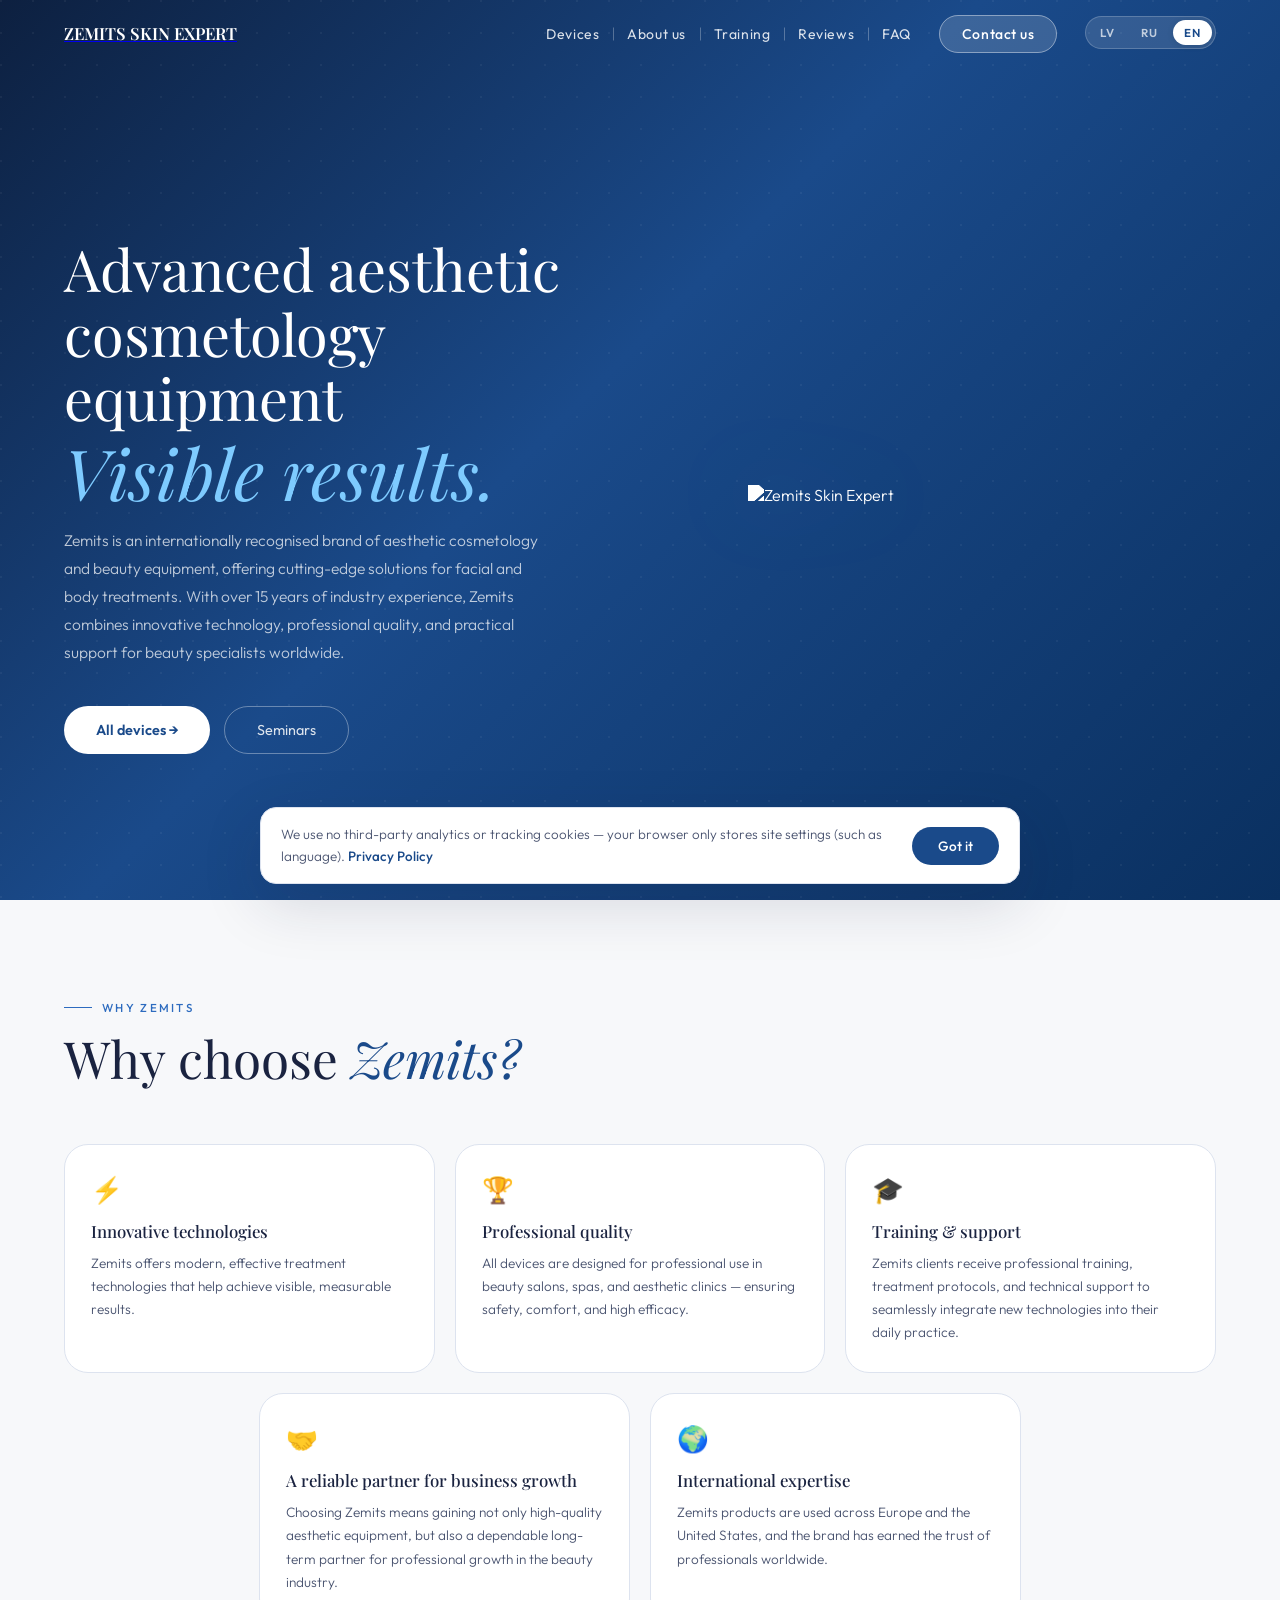
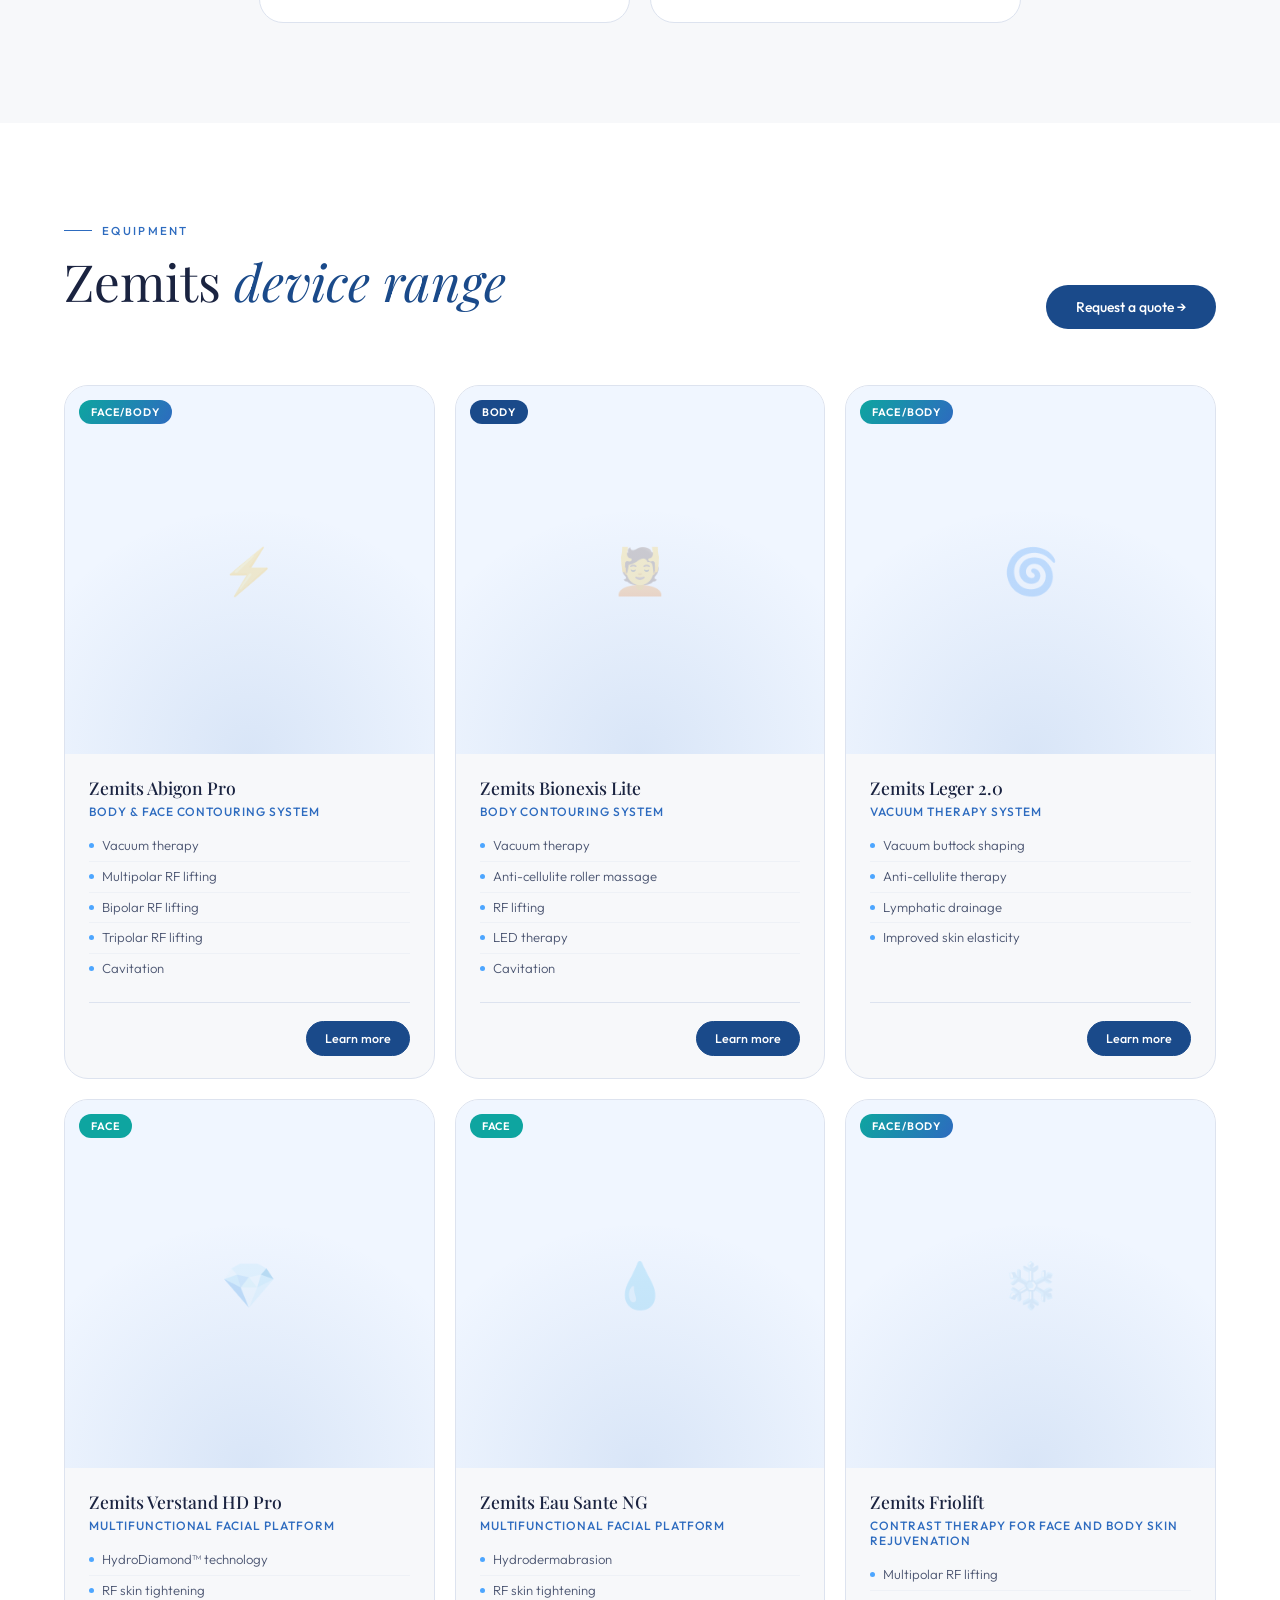
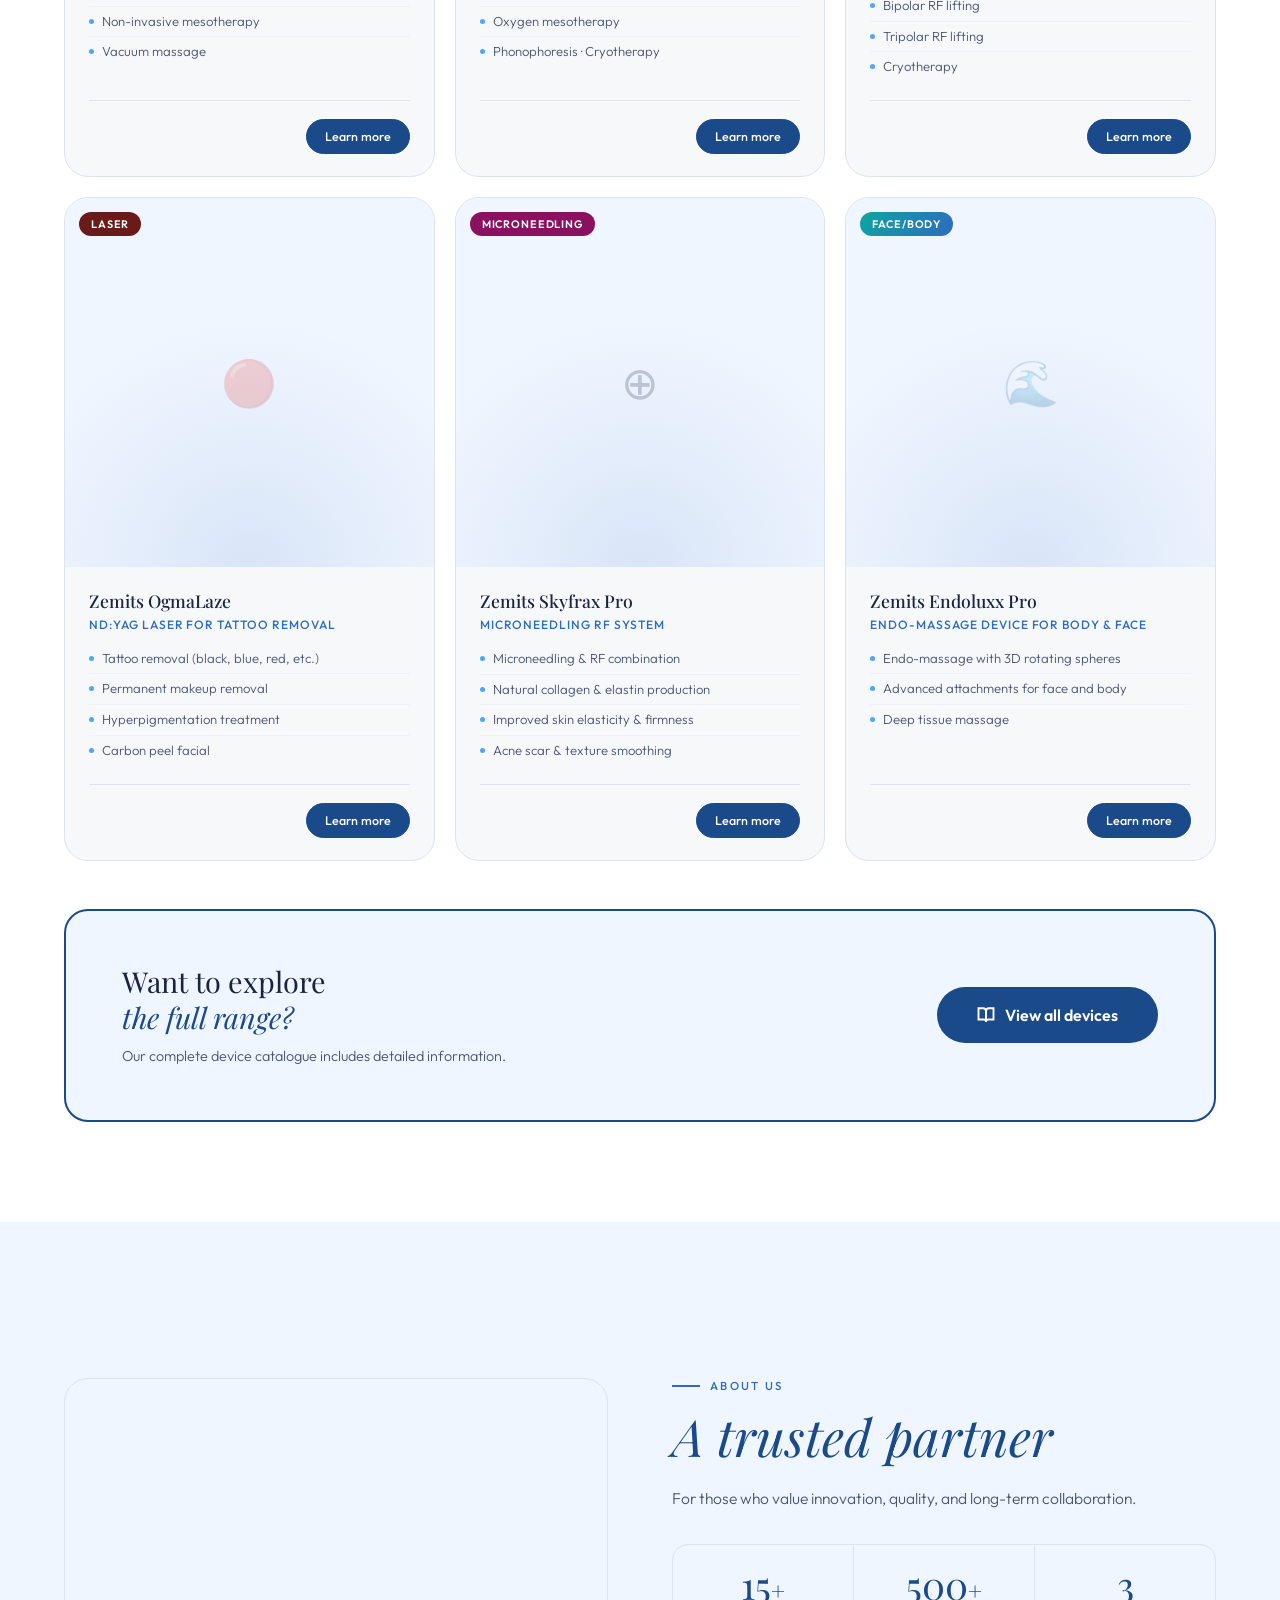
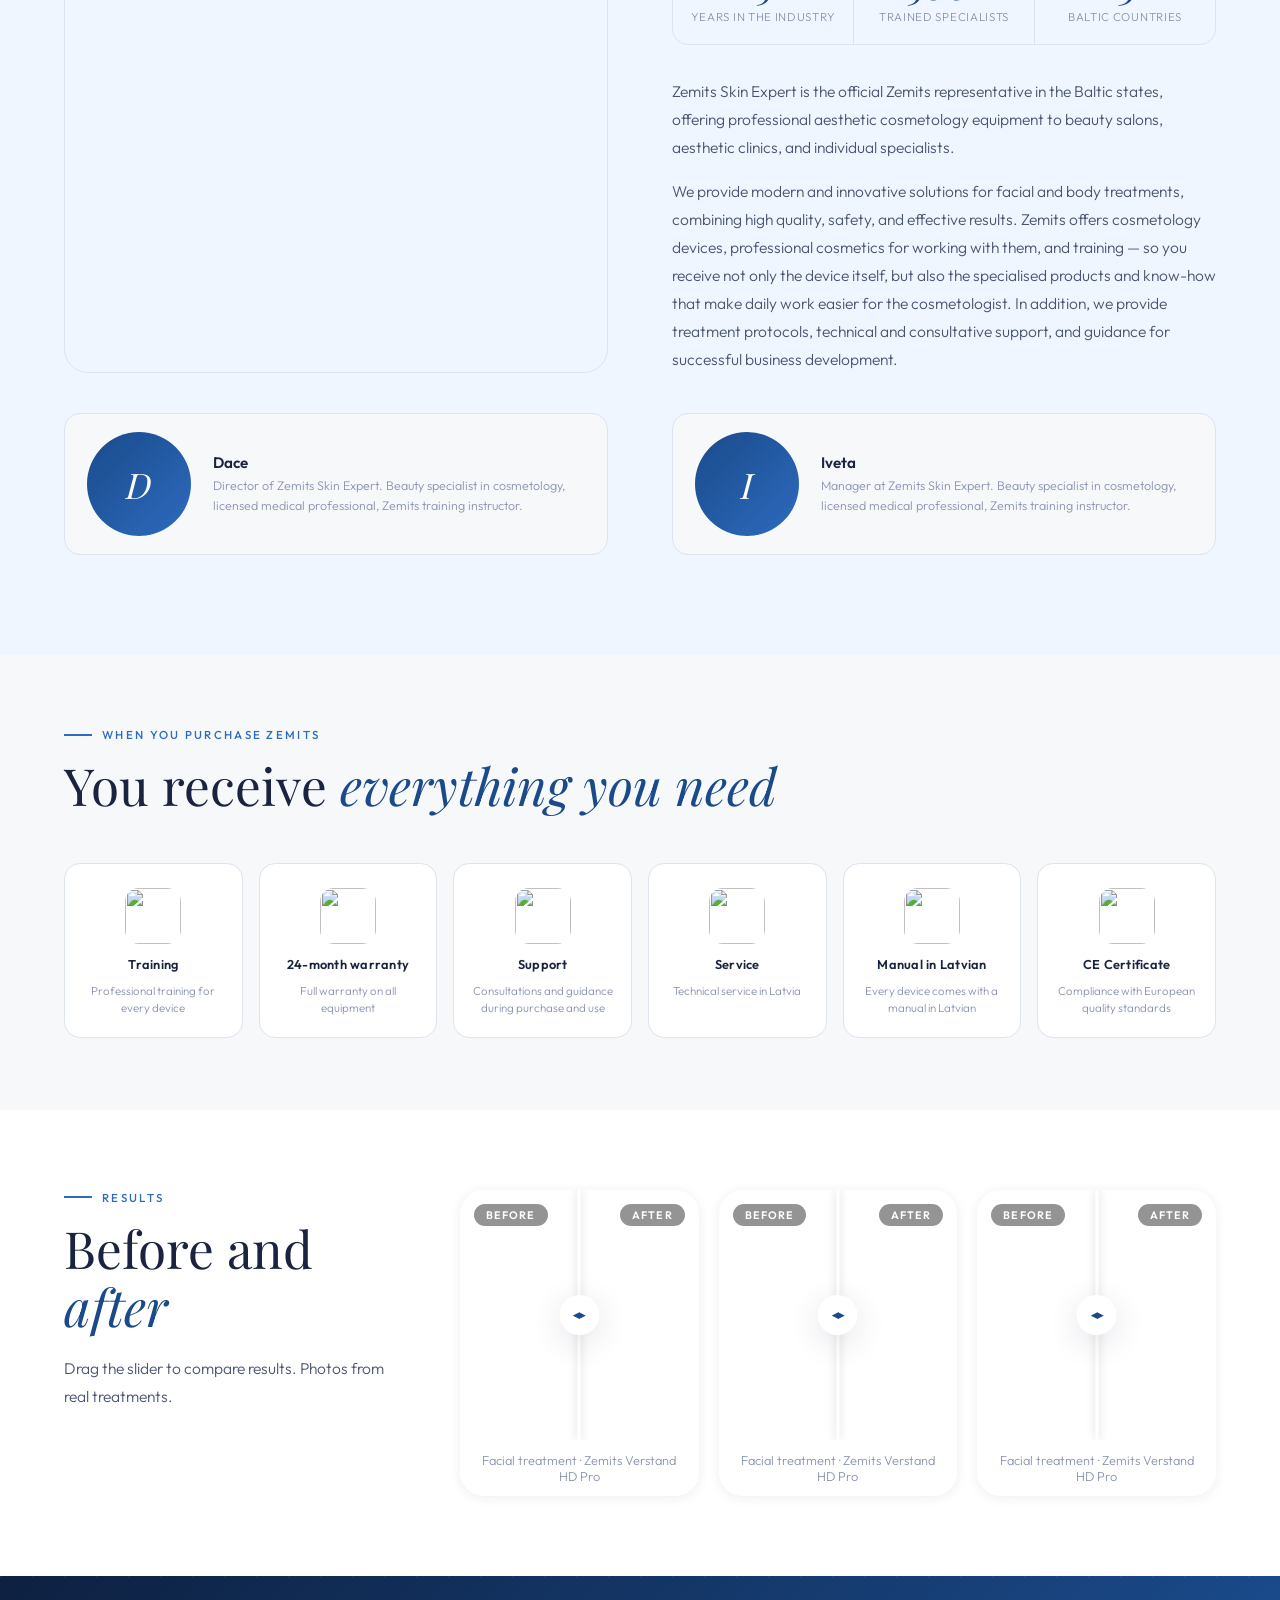
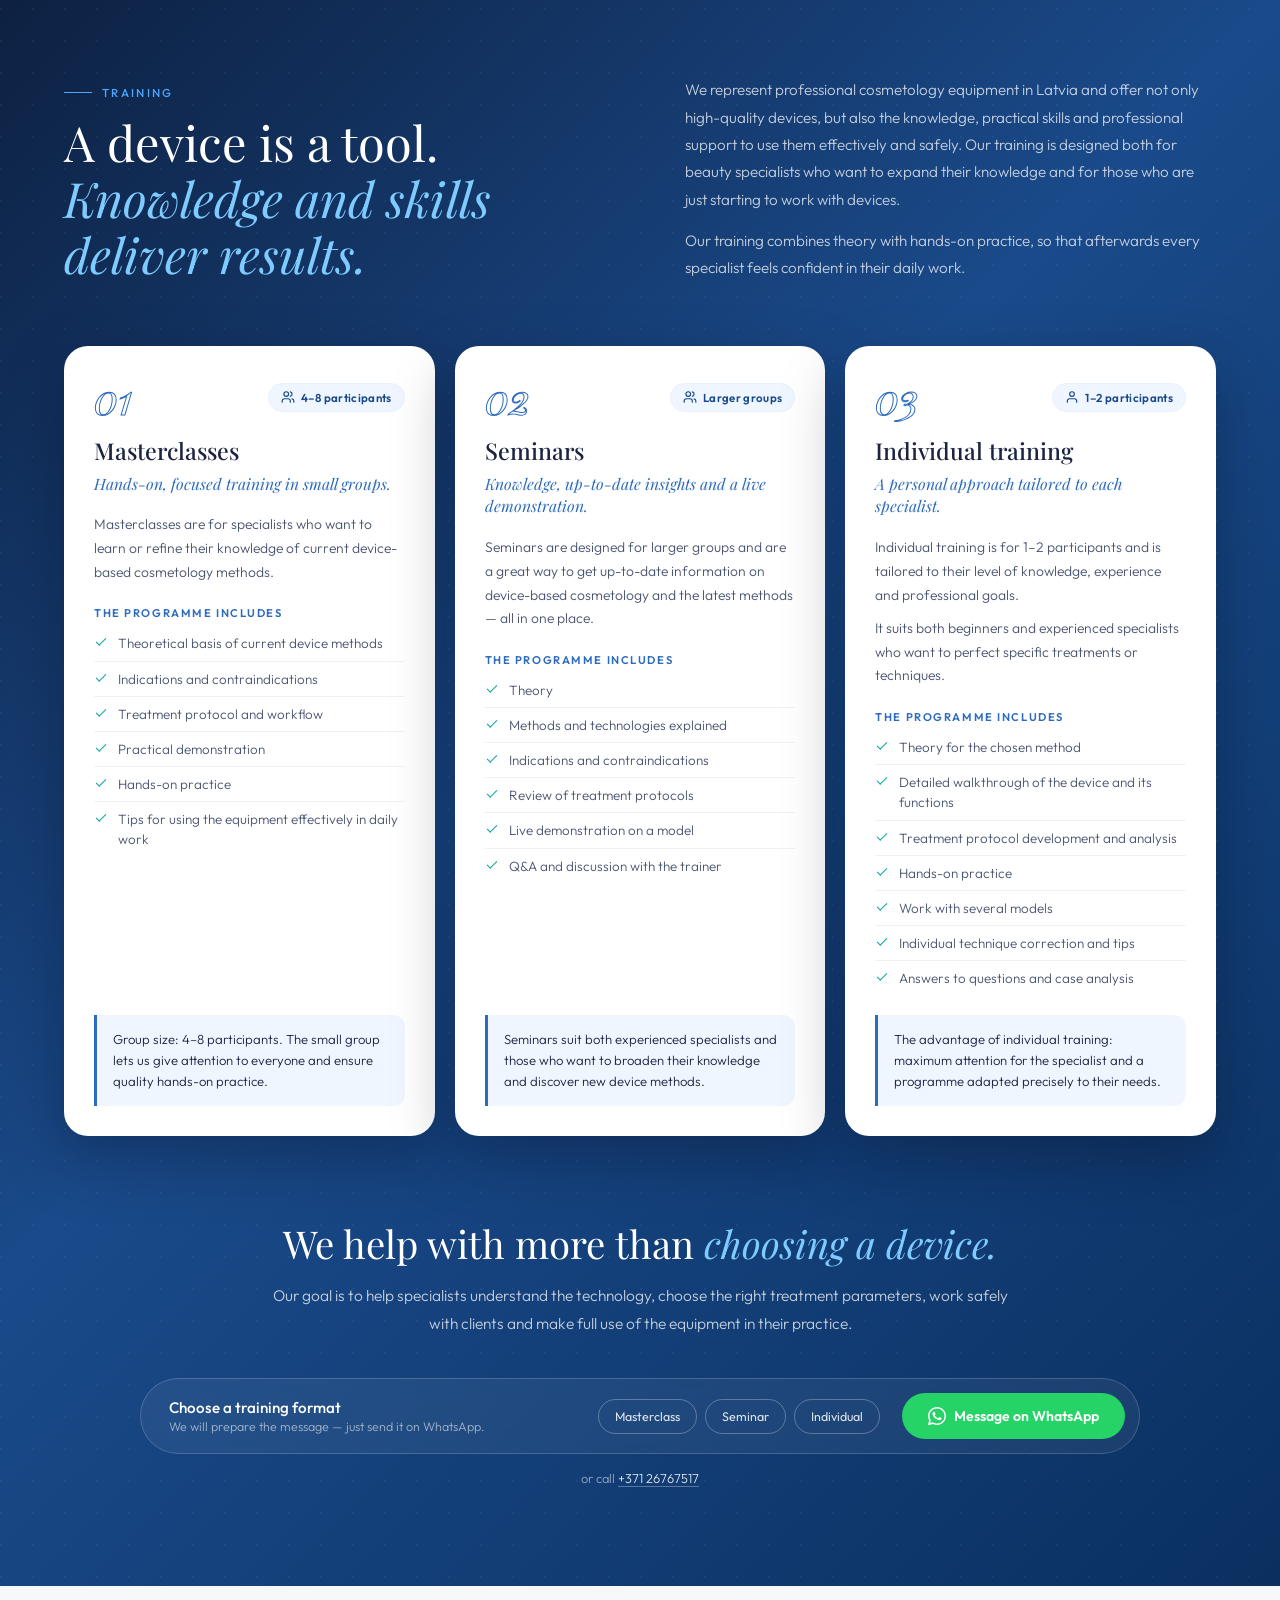
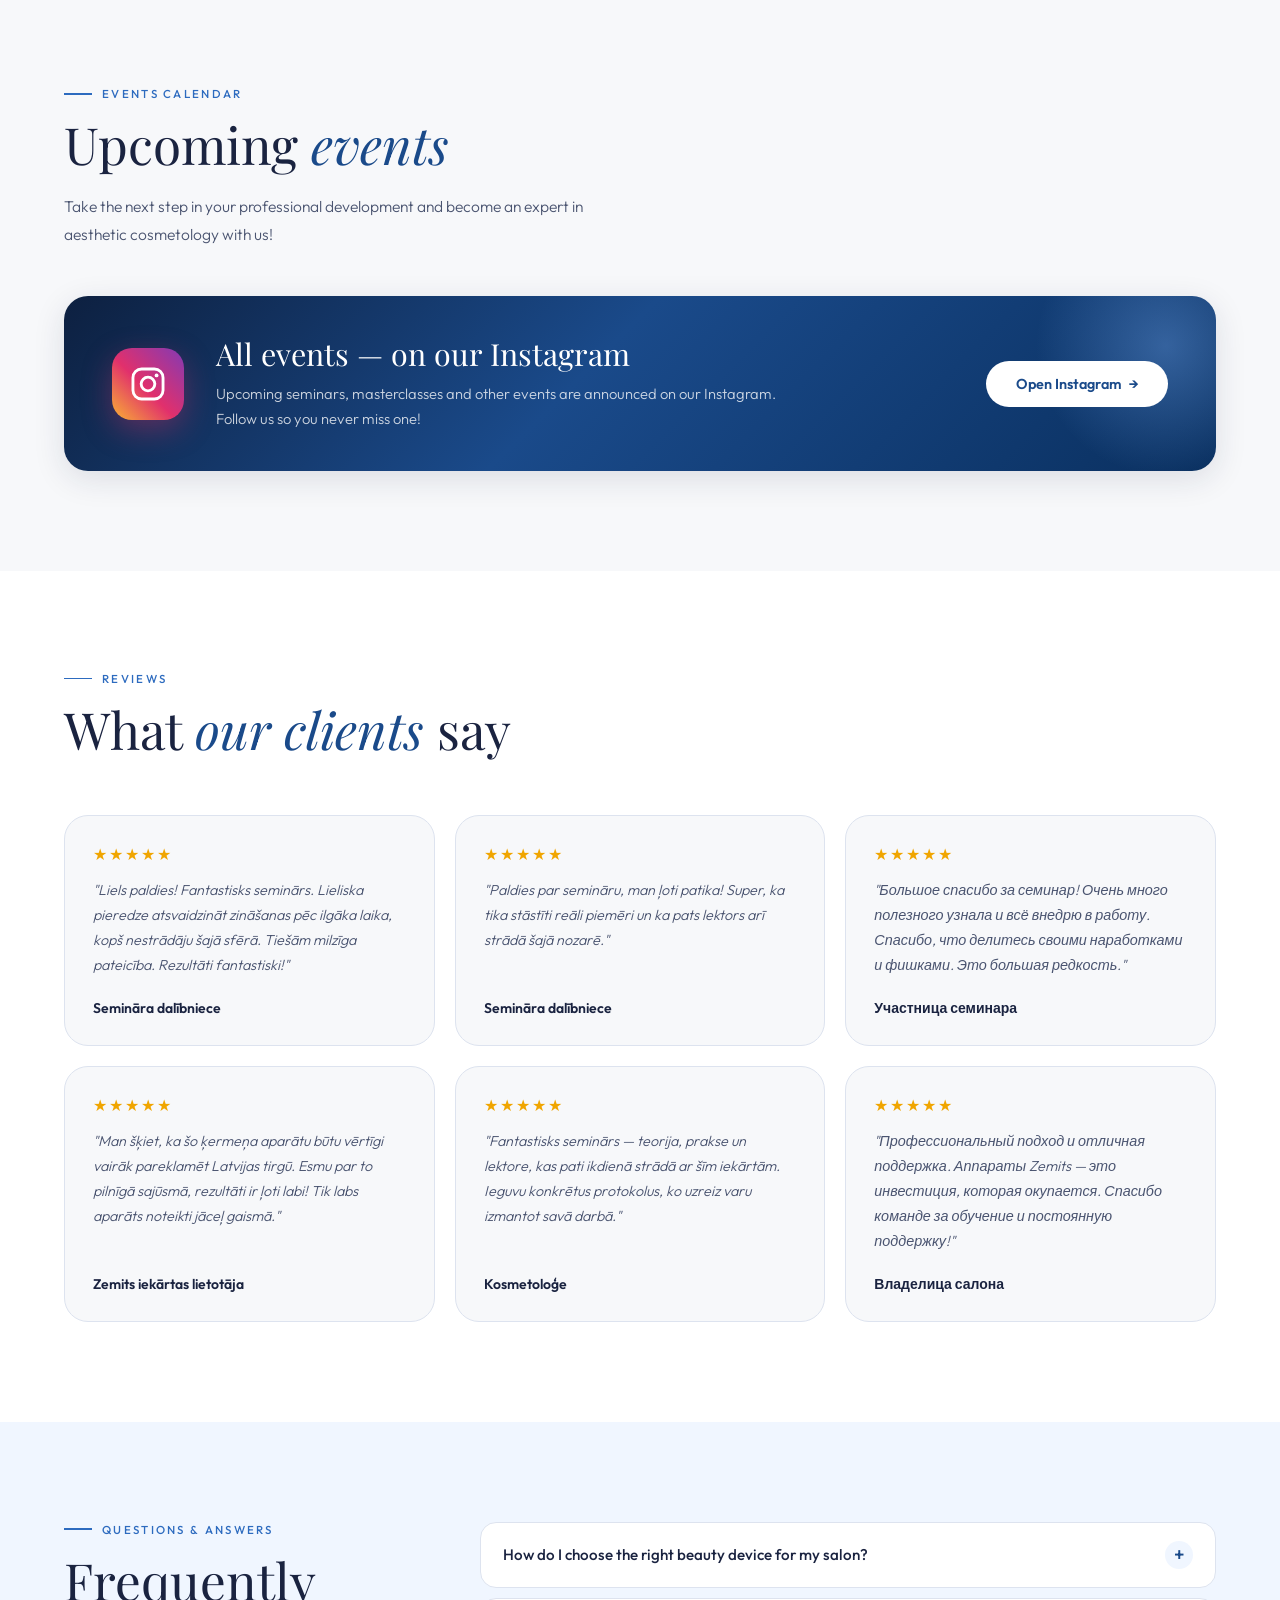
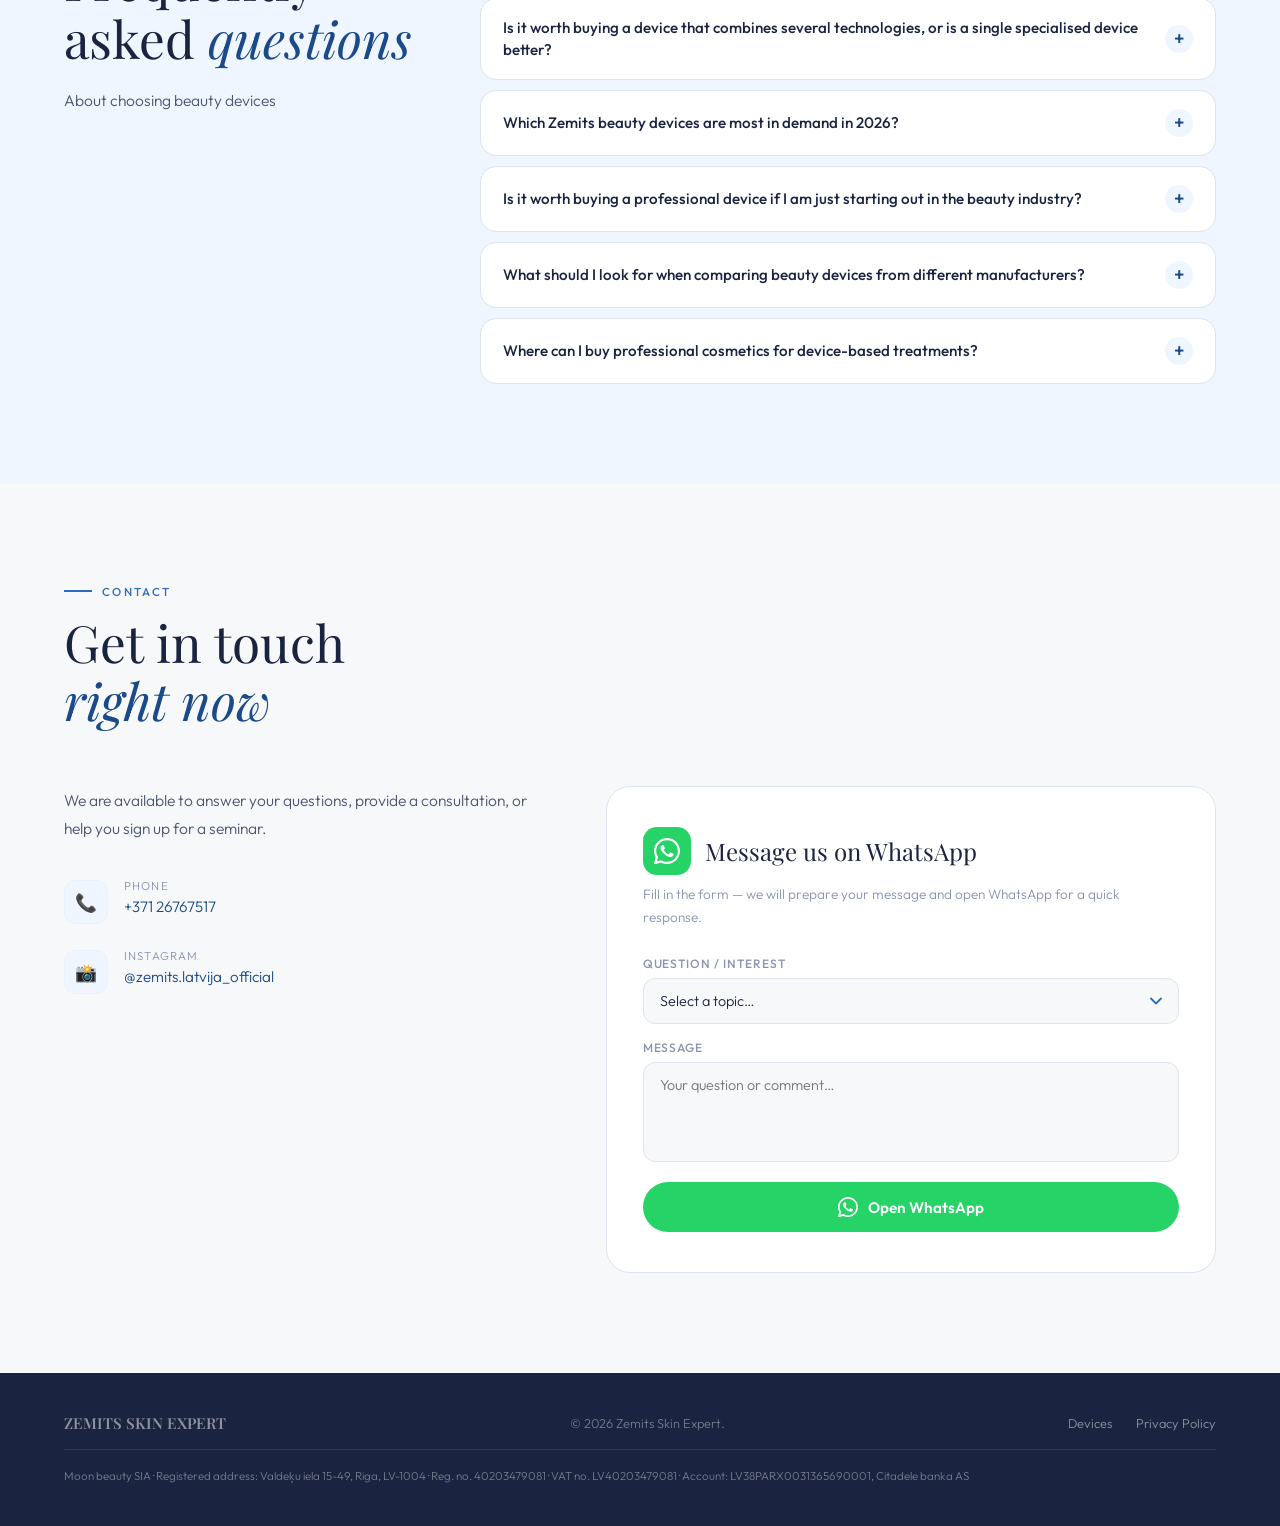
==== commit 50c279bc: "Footer: company details (Moon beauty SIA) on both pages, LV/RU/EN Co-Authored-By: Claude Opus 5.5 <n" ====
--- a/en/index.html
+++ b/en/index.html
@@ -400,6 +400,7 @@
 .footer-links { display: flex; gap: 24px; }
 .footer-links a { font-size: .8rem; color: rgba(255,255,255,.5); text-decoration: none; transition: color .2s; }
 .footer-links a:hover { color: var(--white); }
+.footer-legal { flex-basis: 100%; padding-top: 16px; border-top: 1px solid rgba(255,255,255,.1); font-size: .72rem; line-height: 1.7; color: rgba(255,255,255,.4); }
 
 /* ── MOBILE MENU ── */
 .burger { display: none; width: 42px; height: 42px; border-radius: 50%; border: 1px solid rgba(255,255,255,.3); background: rgba(255,255,255,.12); cursor: pointer; flex-direction: column; align-items: center; justify-content: center; gap: 5px; padding: 0; transition: background .3s, border-color .3s; }
@@ -1126,6 +1127,7 @@
     <a href="aparati.html" data-i18n="nav_equipment">Devices</a>
     <a href="#" onclick="openPrivacy();return false;" data-i18n="footer_privacy">Privacy Policy</a>
   </div>
+  <div class="footer-legal" data-i18n="footer_legal">Moon beauty SIA · Registered address: Valdeķu iela 15-49, Riga, LV-1004 · Reg. no. 40203479081 · VAT no. LV40203479081 · Account: LV38PARX0031365690001, Citadele banka AS</div>
 </footer>
 
 <script src="../js/devices.js"></script>
@@ -1220,7 +1222,7 @@
     form_subject:'Jautājums / Interese', form_subject_ph:'Izvēlieties tēmu…',
     form_opt1:'Iekārtu iegāde', form_opt2:'Semināra pieteikums', form_opt3:'Konsultācija par iekārtu izvēli', form_opt4:'Apmācības un kursi', form_opt5:'Cits jautājums',
     form_msg:'Ziņojums', form_msg_ph:'Jūsu jautājums vai komentārs…', form_send:'Atvērt WhatsApp',
-    footer_privacy:'Privātuma politika',
+    footer_privacy:'Privātuma politika', footer_legal:'Moon beauty SIA · Juridiskā adrese: Valdeķu iela 15-49, Rīga, LV-1004 · Reģ. nr. 40203479081 · PVN nr. LV40203479081 · Konts: LV38PARX0031365690001, Citadele banka AS',
     wa_greeting:'Sveiki, Zemits Skin Expert!', wa_topic:'Tēma', wa_device:'Interesē iekārta', wa_thanks:'Paldies!'
   },
   ru: {
@@ -1309,7 +1311,7 @@
     form_subject:'Вопрос / Интерес', form_subject_ph:'Выберите тему…',
     form_opt1:'Покупка оборудования', form_opt2:'Запись на семинар', form_opt3:'Консультация по выбору аппарата', form_opt4:'Обучение и курсы', form_opt5:'Другой вопрос',
     form_msg:'Сообщение', form_msg_ph:'Ваш вопрос или комментарий…', form_send:'Открыть WhatsApp',
-    footer_privacy:'Политика конфиденциальности',
+    footer_privacy:'Политика конфиденциальности', footer_legal:'Moon beauty SIA · Юридический адрес: Valdeķu iela 15-49, Rīga, LV-1004 · Рег. № 40203479081 · № плательщика НДС LV40203479081 · Счёт: LV38PARX0031365690001, Citadele banka AS',
     wa_greeting:'Здравствуйте, Zemits Skin Expert!', wa_topic:'Тема', wa_device:'Интересующий аппарат', wa_thanks:'Спасибо!'
   },
   en: {
@@ -1398,7 +1400,7 @@
     form_subject:'Question / Interest', form_subject_ph:'Select a topic…',
     form_opt1:'Equipment purchase', form_opt2:'Seminar registration', form_opt3:'Device selection consultation', form_opt4:'Training & courses', form_opt5:'Other enquiry',
     form_msg:'Message', form_msg_ph:'Your question or comment…', form_send:'Open WhatsApp',
-    footer_privacy:'Privacy Policy',
+    footer_privacy:'Privacy Policy', footer_legal:'Moon beauty SIA · Registered address: Valdeķu iela 15-49, Riga, LV-1004 · Reg. no. 40203479081 · VAT no. LV40203479081 · Account: LV38PARX0031365690001, Citadele banka AS',
     wa_greeting:'Hello, Zemits Skin Expert!', wa_topic:'Topic', wa_device:'Device of interest', wa_thanks:'Thank you!'
   }
 };
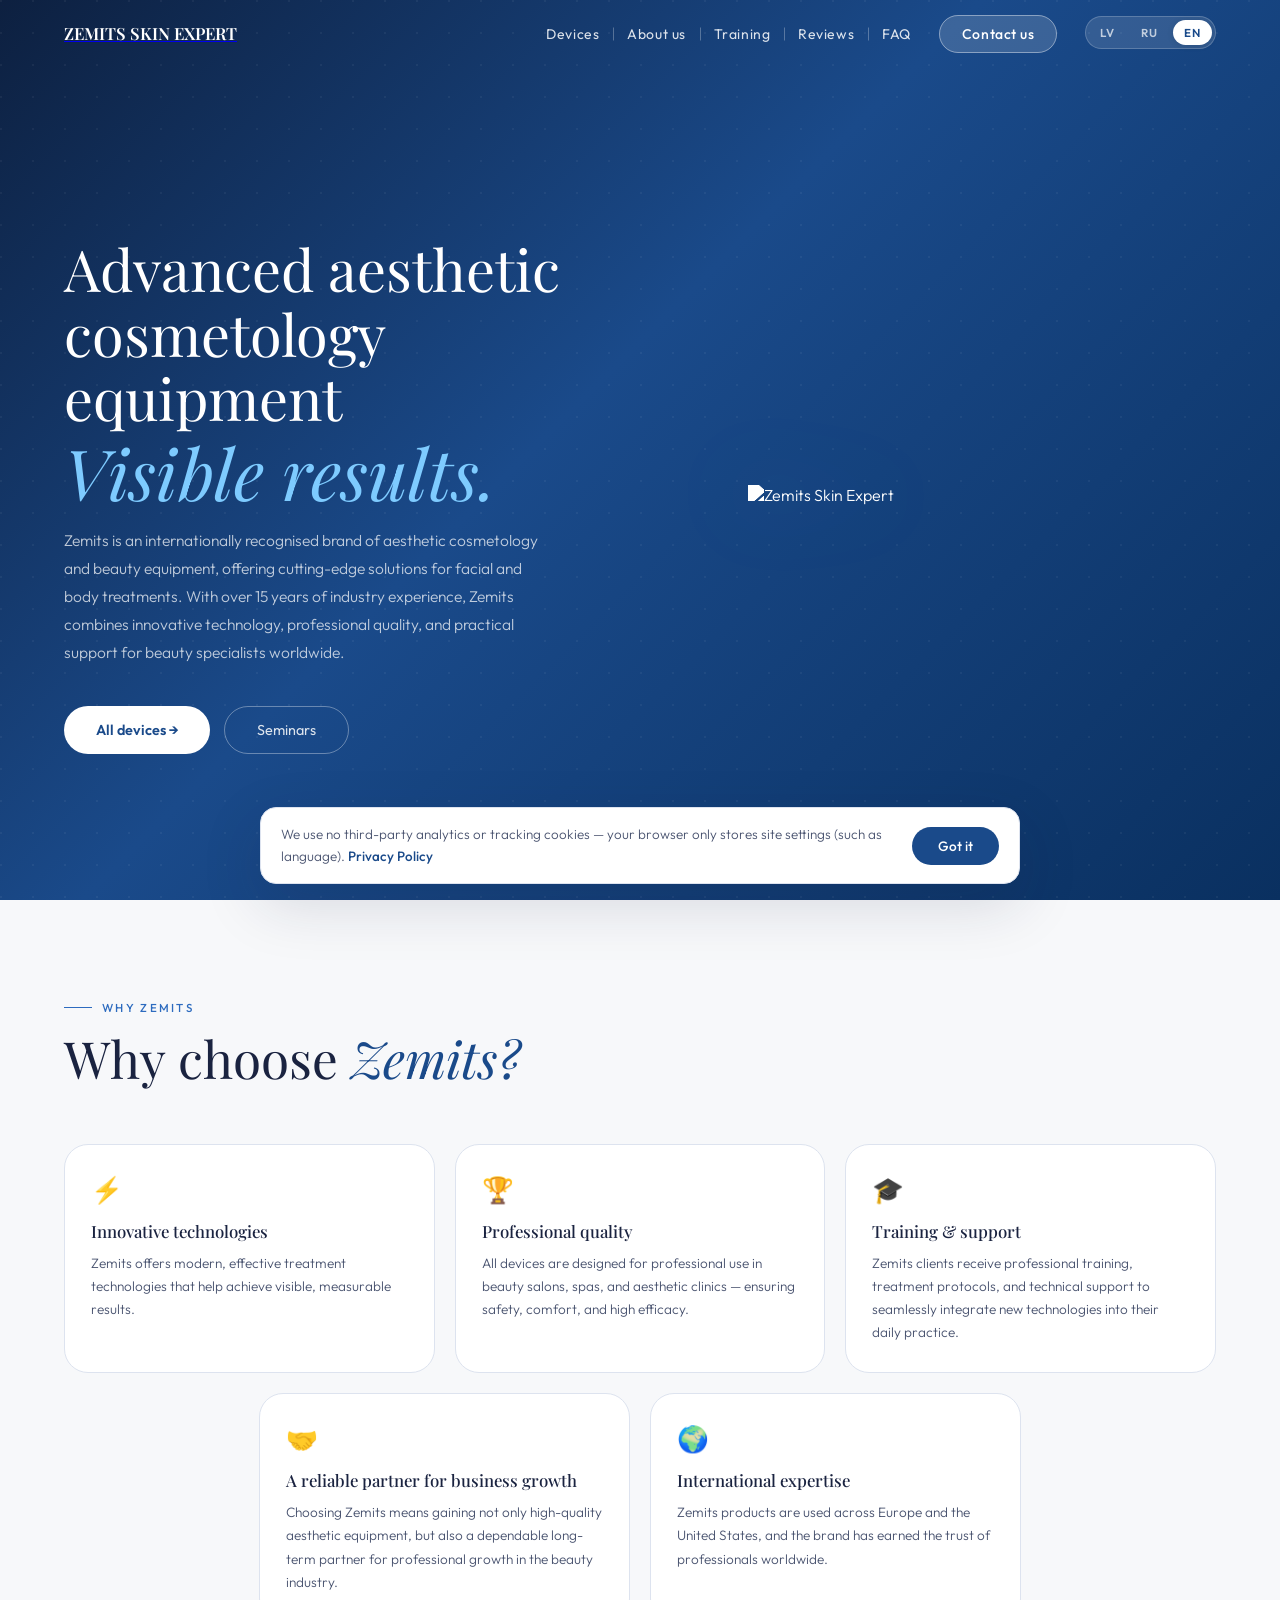
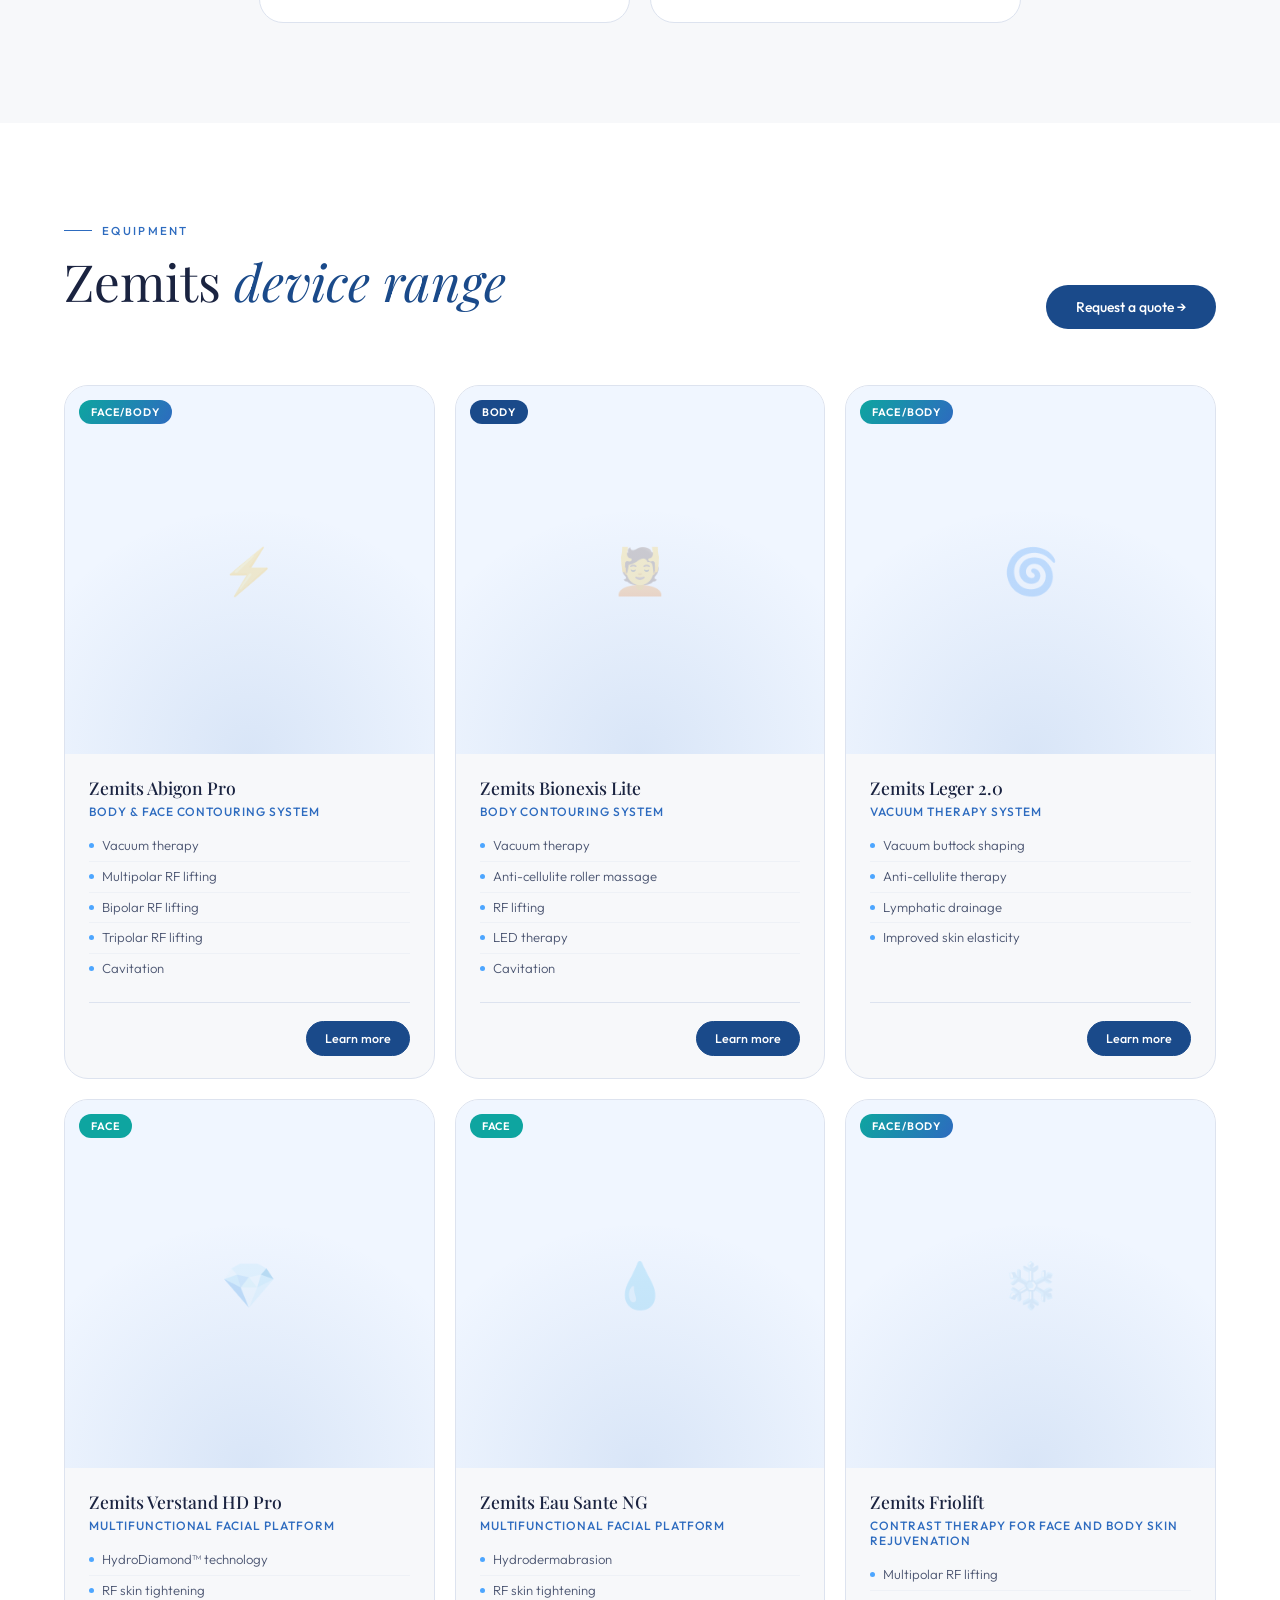
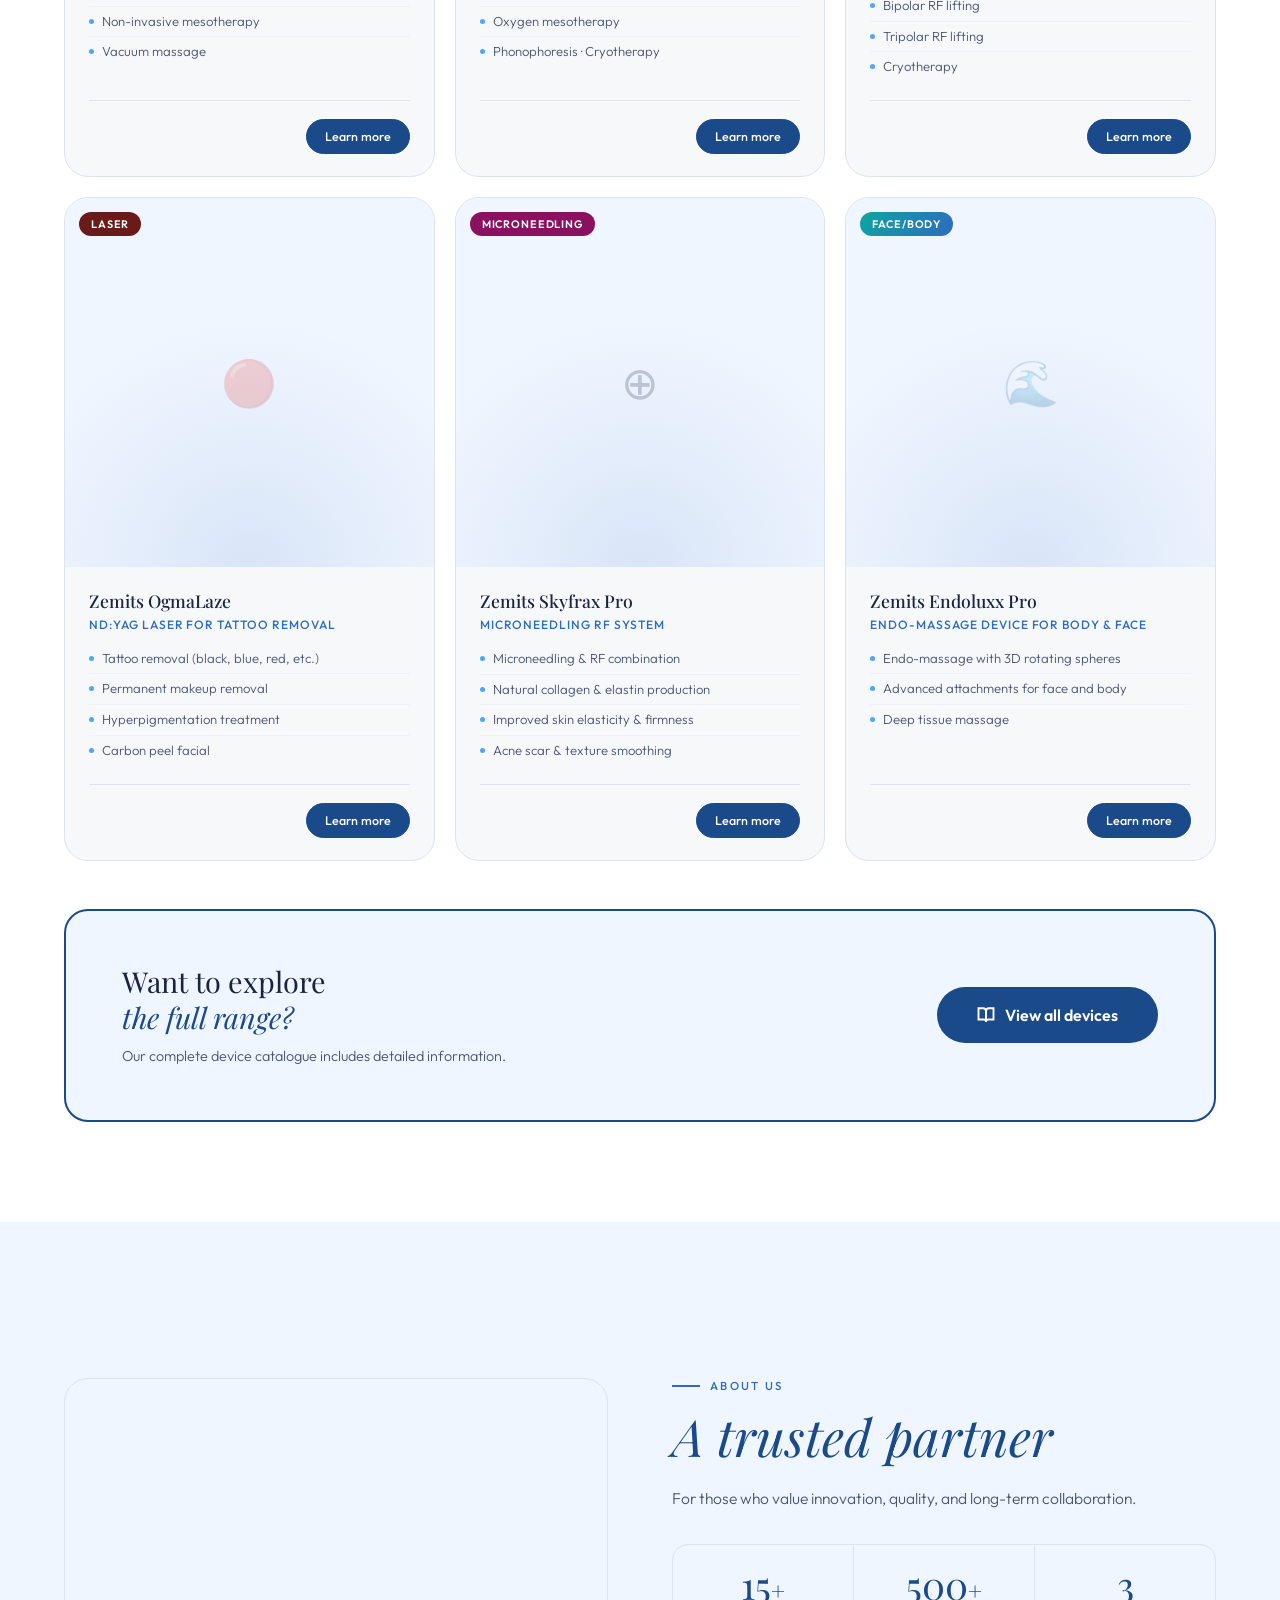
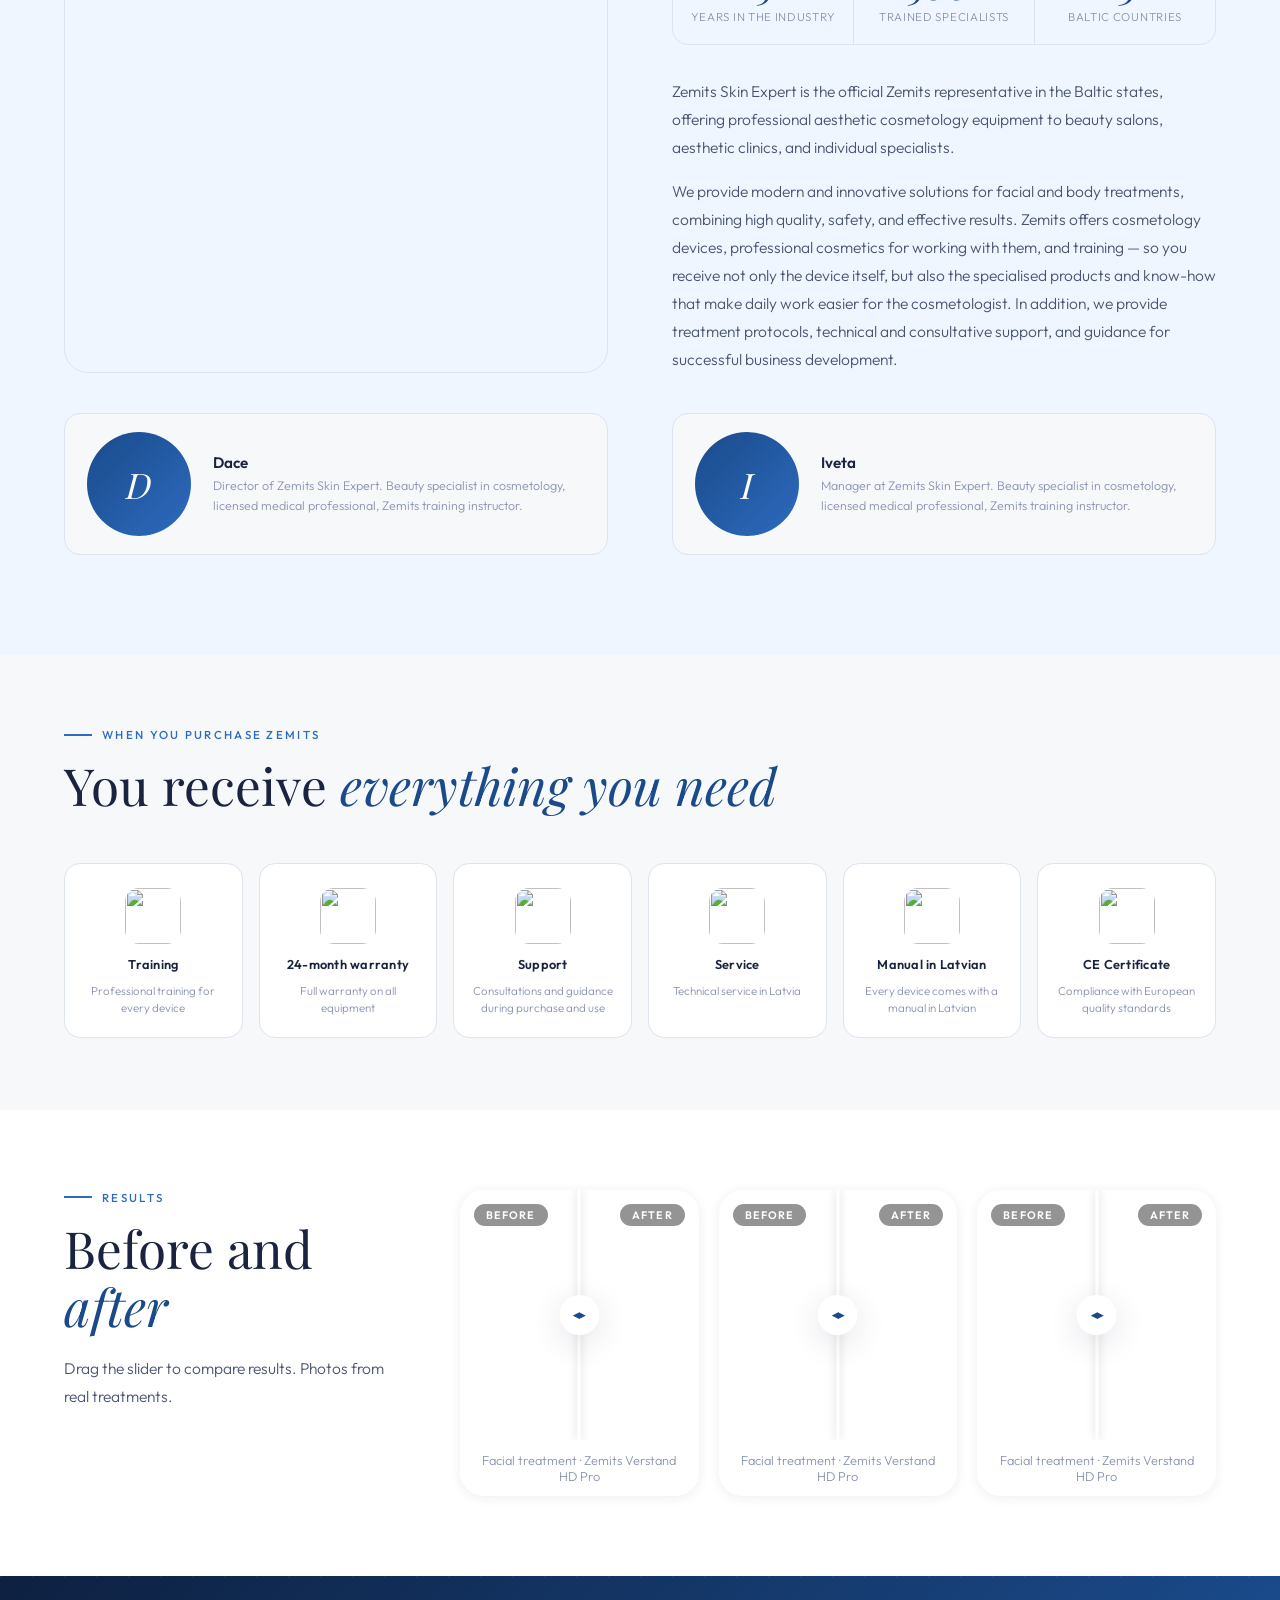
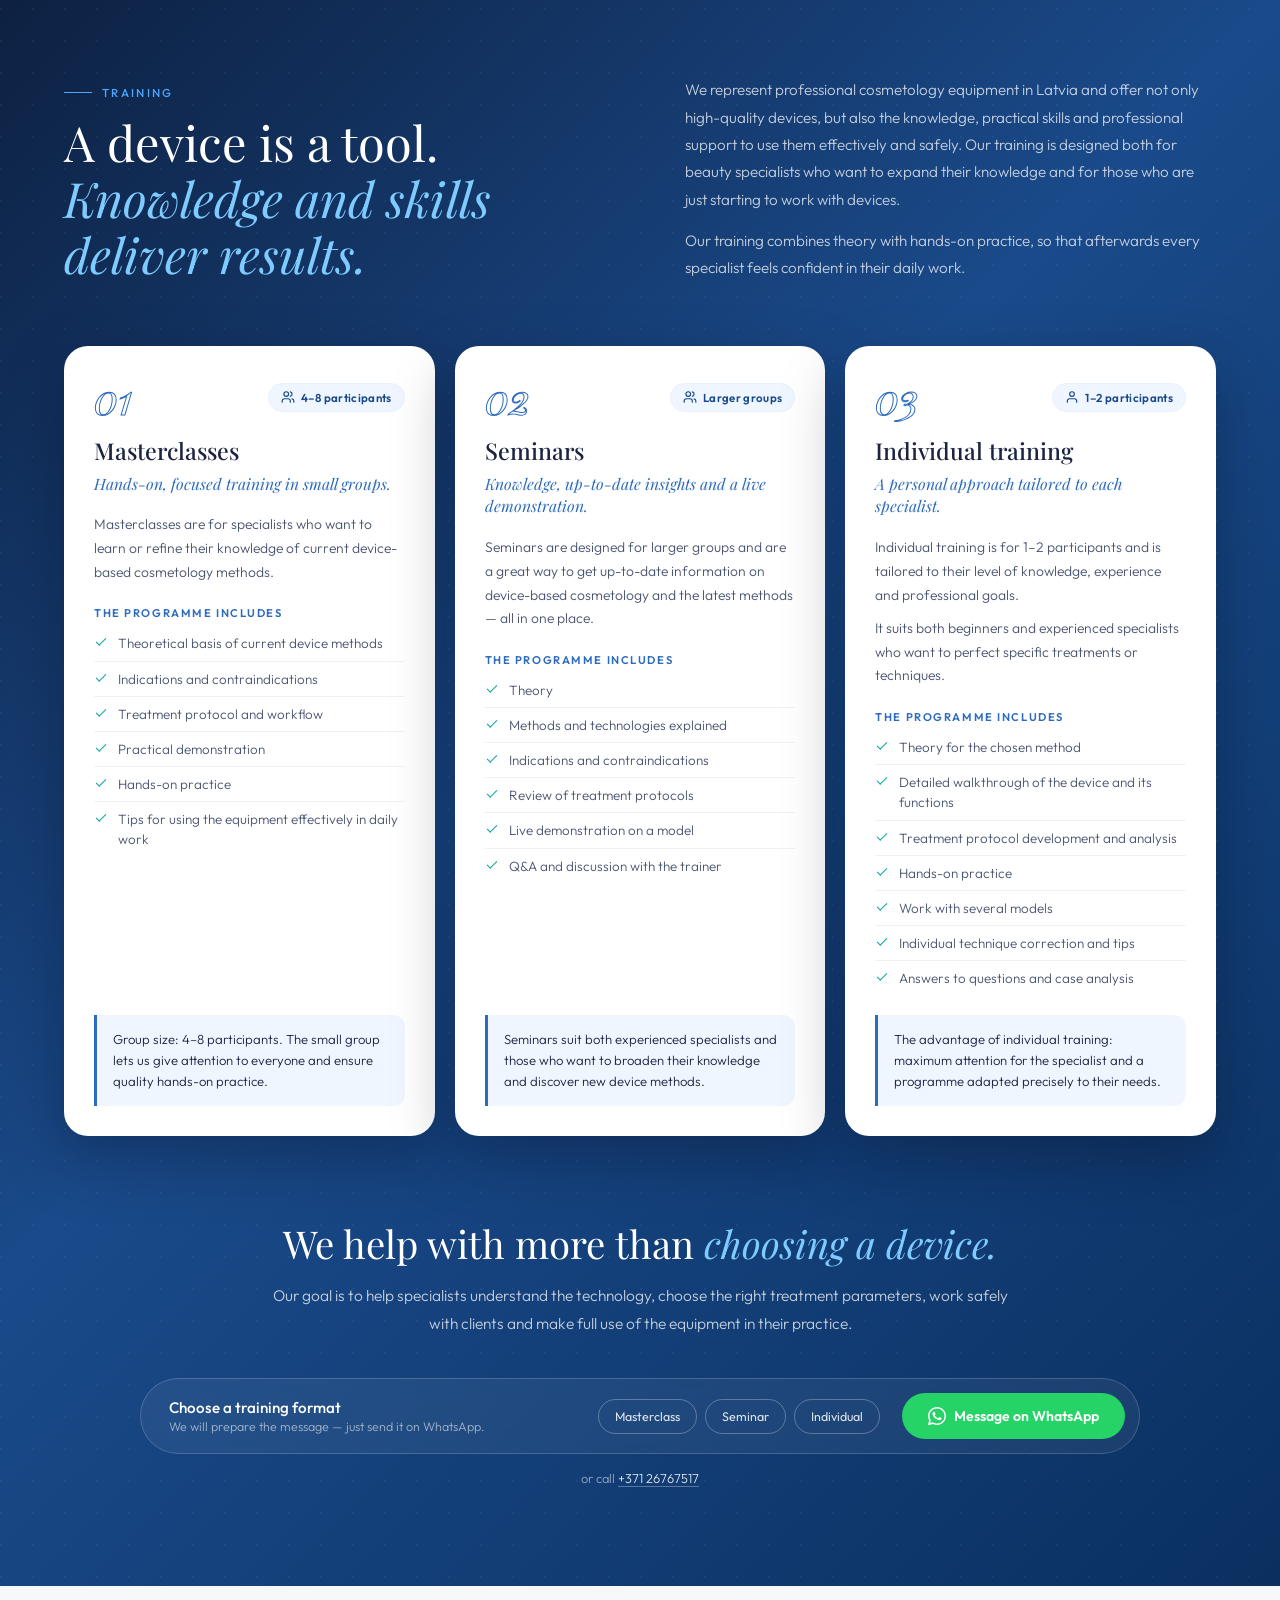
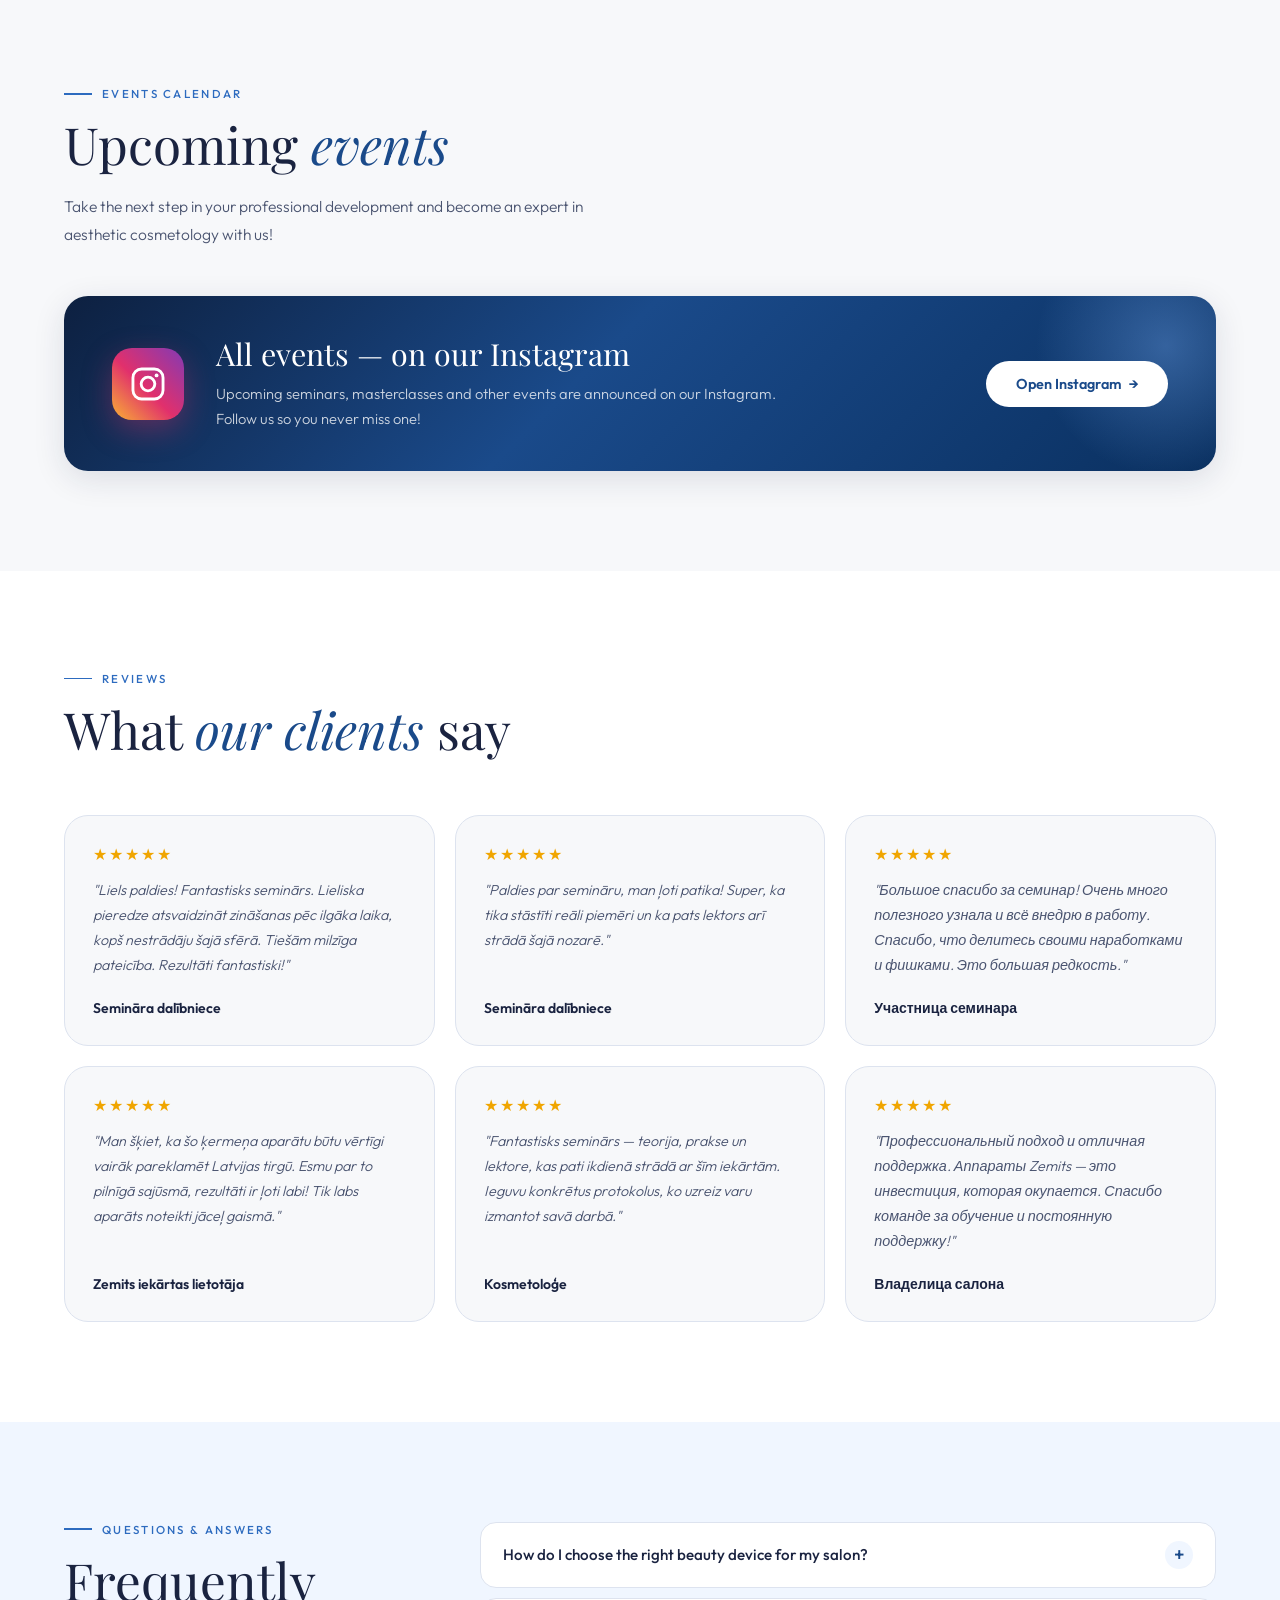
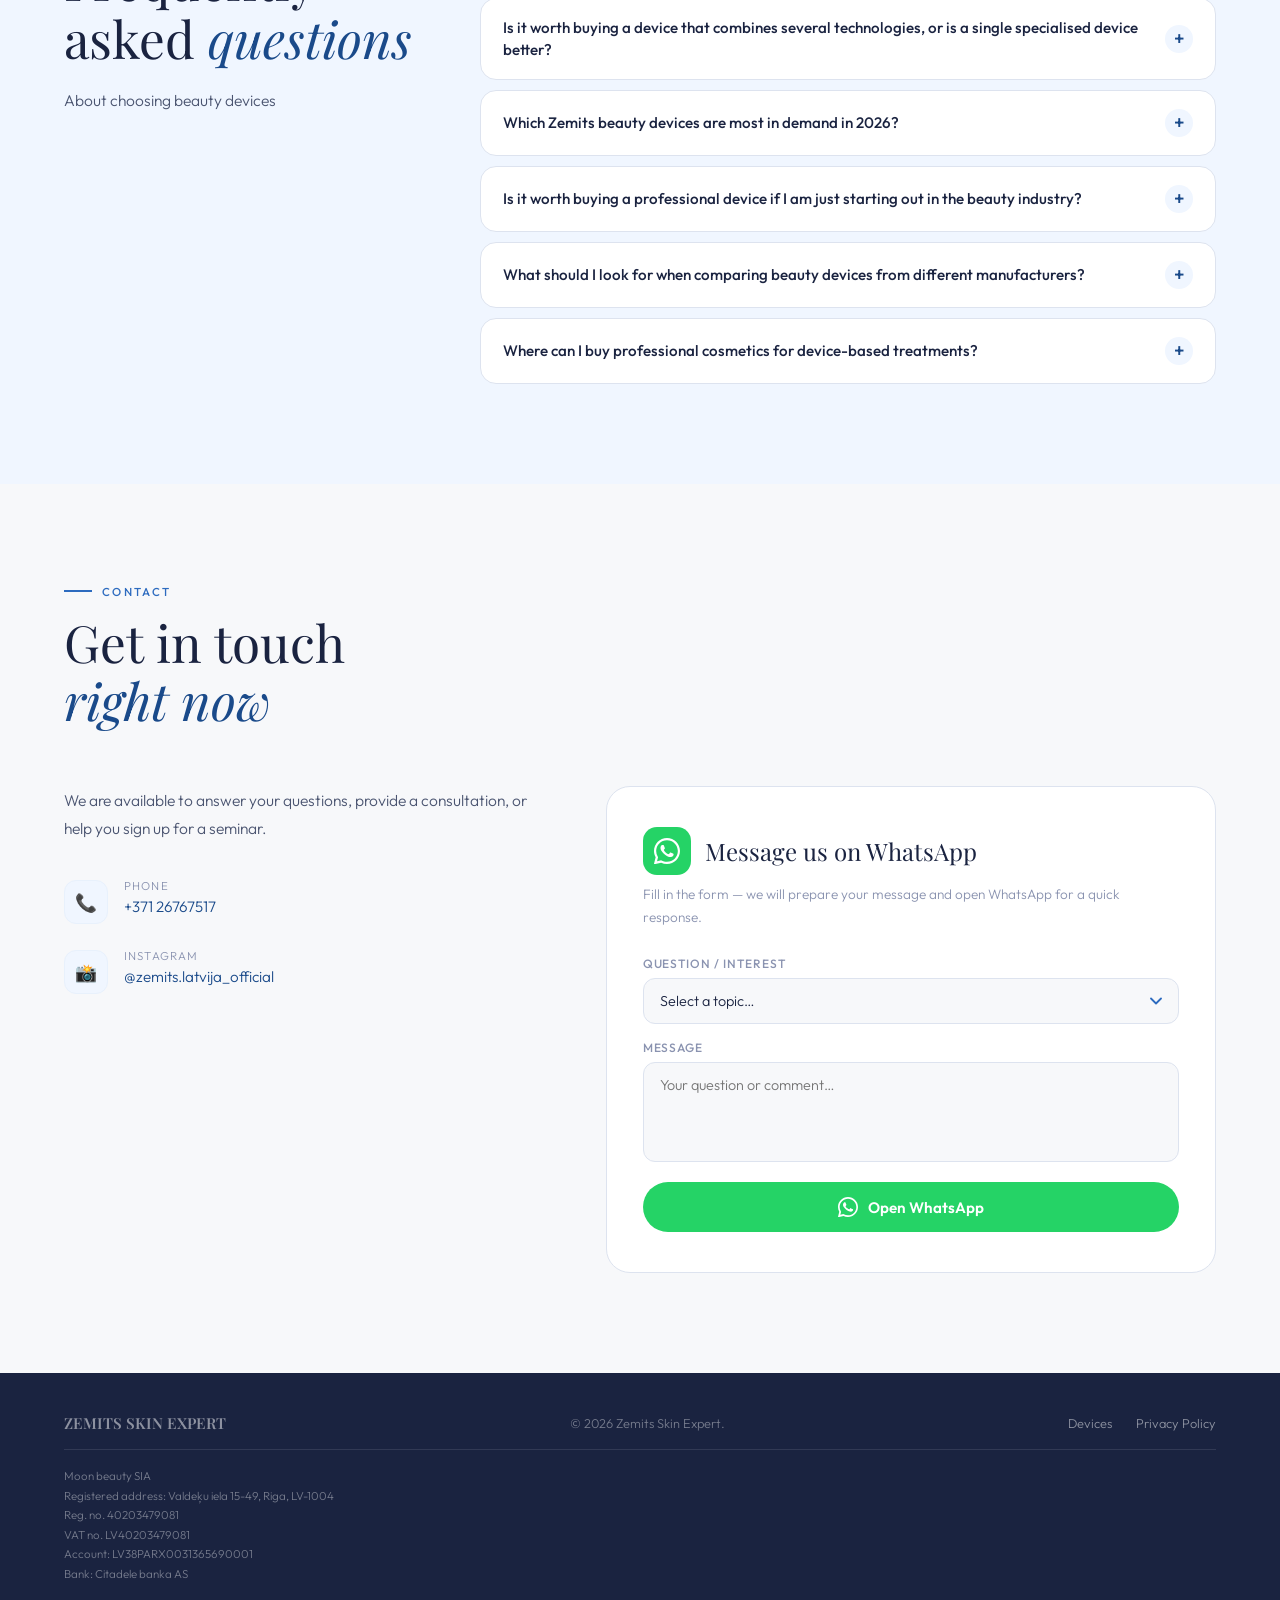
==== commit ce43c61b: "Footer details: one item per line Co-Authored-By: Claude Opus 5.5 <noreply@anthropic.com> Claude-Ses" ====
--- a/en/index.html
+++ b/en/index.html
@@ -1127,7 +1127,7 @@
     <a href="aparati.html" data-i18n="nav_equipment">Devices</a>
     <a href="#" onclick="openPrivacy();return false;" data-i18n="footer_privacy">Privacy Policy</a>
   </div>
-  <div class="footer-legal" data-i18n="footer_legal">Moon beauty SIA · Registered address: Valdeķu iela 15-49, Riga, LV-1004 · Reg. no. 40203479081 · VAT no. LV40203479081 · Account: LV38PARX0031365690001, Citadele banka AS</div>
+  <div class="footer-legal" data-i18n="footer_legal">Moon beauty SIA<br>Registered address: Valdeķu iela 15-49, Riga, LV-1004<br>Reg. no. 40203479081<br>VAT no. LV40203479081<br>Account: LV38PARX0031365690001<br>Bank: Citadele banka AS</div>
 </footer>
 
 <script src="../js/devices.js"></script>
@@ -1222,7 +1222,7 @@
     form_subject:'Jautājums / Interese', form_subject_ph:'Izvēlieties tēmu…',
     form_opt1:'Iekārtu iegāde', form_opt2:'Semināra pieteikums', form_opt3:'Konsultācija par iekārtu izvēli', form_opt4:'Apmācības un kursi', form_opt5:'Cits jautājums',
     form_msg:'Ziņojums', form_msg_ph:'Jūsu jautājums vai komentārs…', form_send:'Atvērt WhatsApp',
-    footer_privacy:'Privātuma politika', footer_legal:'Moon beauty SIA · Juridiskā adrese: Valdeķu iela 15-49, Rīga, LV-1004 · Reģ. nr. 40203479081 · PVN nr. LV40203479081 · Konts: LV38PARX0031365690001, Citadele banka AS',
+    footer_privacy:'Privātuma politika', footer_legal:'Moon beauty SIA<br>Juridiskā adrese: Valdeķu iela 15-49, Rīga, LV-1004<br>Reģ. nr. 40203479081<br>PVN nr. LV40203479081<br>Konts: LV38PARX0031365690001<br>Banka: Citadele banka AS',
     wa_greeting:'Sveiki, Zemits Skin Expert!', wa_topic:'Tēma', wa_device:'Interesē iekārta', wa_thanks:'Paldies!'
   },
   ru: {
@@ -1311,7 +1311,7 @@
     form_subject:'Вопрос / Интерес', form_subject_ph:'Выберите тему…',
     form_opt1:'Покупка оборудования', form_opt2:'Запись на семинар', form_opt3:'Консультация по выбору аппарата', form_opt4:'Обучение и курсы', form_opt5:'Другой вопрос',
     form_msg:'Сообщение', form_msg_ph:'Ваш вопрос или комментарий…', form_send:'Открыть WhatsApp',
-    footer_privacy:'Политика конфиденциальности', footer_legal:'Moon beauty SIA · Юридический адрес: Valdeķu iela 15-49, Rīga, LV-1004 · Рег. № 40203479081 · № плательщика НДС LV40203479081 · Счёт: LV38PARX0031365690001, Citadele banka AS',
+    footer_privacy:'Политика конфиденциальности', footer_legal:'Moon beauty SIA<br>Юридический адрес: Valdeķu iela 15-49, Rīga, LV-1004<br>Рег. № 40203479081<br>№ плательщика НДС LV40203479081<br>Счёт: LV38PARX0031365690001<br>Банк: Citadele banka AS',
     wa_greeting:'Здравствуйте, Zemits Skin Expert!', wa_topic:'Тема', wa_device:'Интересующий аппарат', wa_thanks:'Спасибо!'
   },
   en: {
@@ -1400,7 +1400,7 @@
     form_subject:'Question / Interest', form_subject_ph:'Select a topic…',
     form_opt1:'Equipment purchase', form_opt2:'Seminar registration', form_opt3:'Device selection consultation', form_opt4:'Training & courses', form_opt5:'Other enquiry',
     form_msg:'Message', form_msg_ph:'Your question or comment…', form_send:'Open WhatsApp',
-    footer_privacy:'Privacy Policy', footer_legal:'Moon beauty SIA · Registered address: Valdeķu iela 15-49, Riga, LV-1004 · Reg. no. 40203479081 · VAT no. LV40203479081 · Account: LV38PARX0031365690001, Citadele banka AS',
+    footer_privacy:'Privacy Policy', footer_legal:'Moon beauty SIA<br>Registered address: Valdeķu iela 15-49, Riga, LV-1004<br>Reg. no. 40203479081<br>VAT no. LV40203479081<br>Account: LV38PARX0031365690001<br>Bank: Citadele banka AS',
     wa_greeting:'Hello, Zemits Skin Expert!', wa_topic:'Topic', wa_device:'Device of interest', wa_thanks:'Thank you!'
   }
 };
